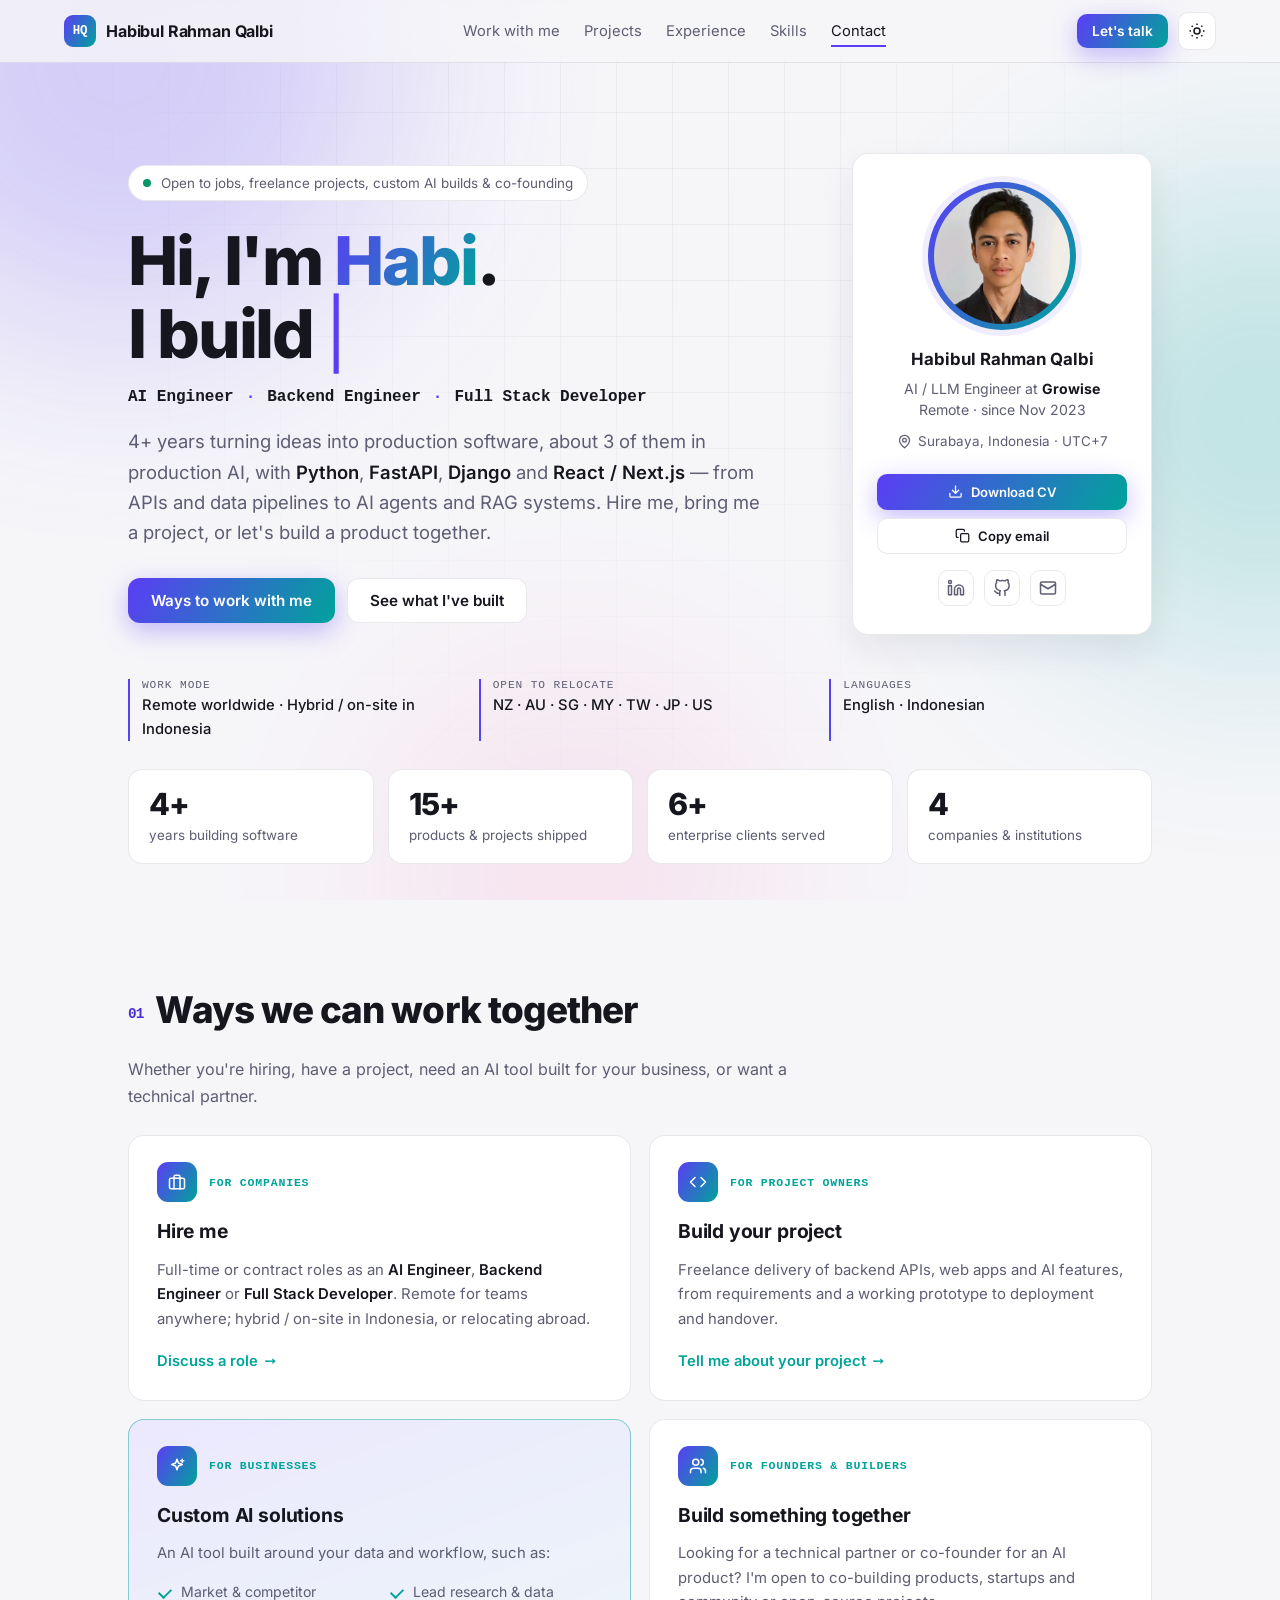
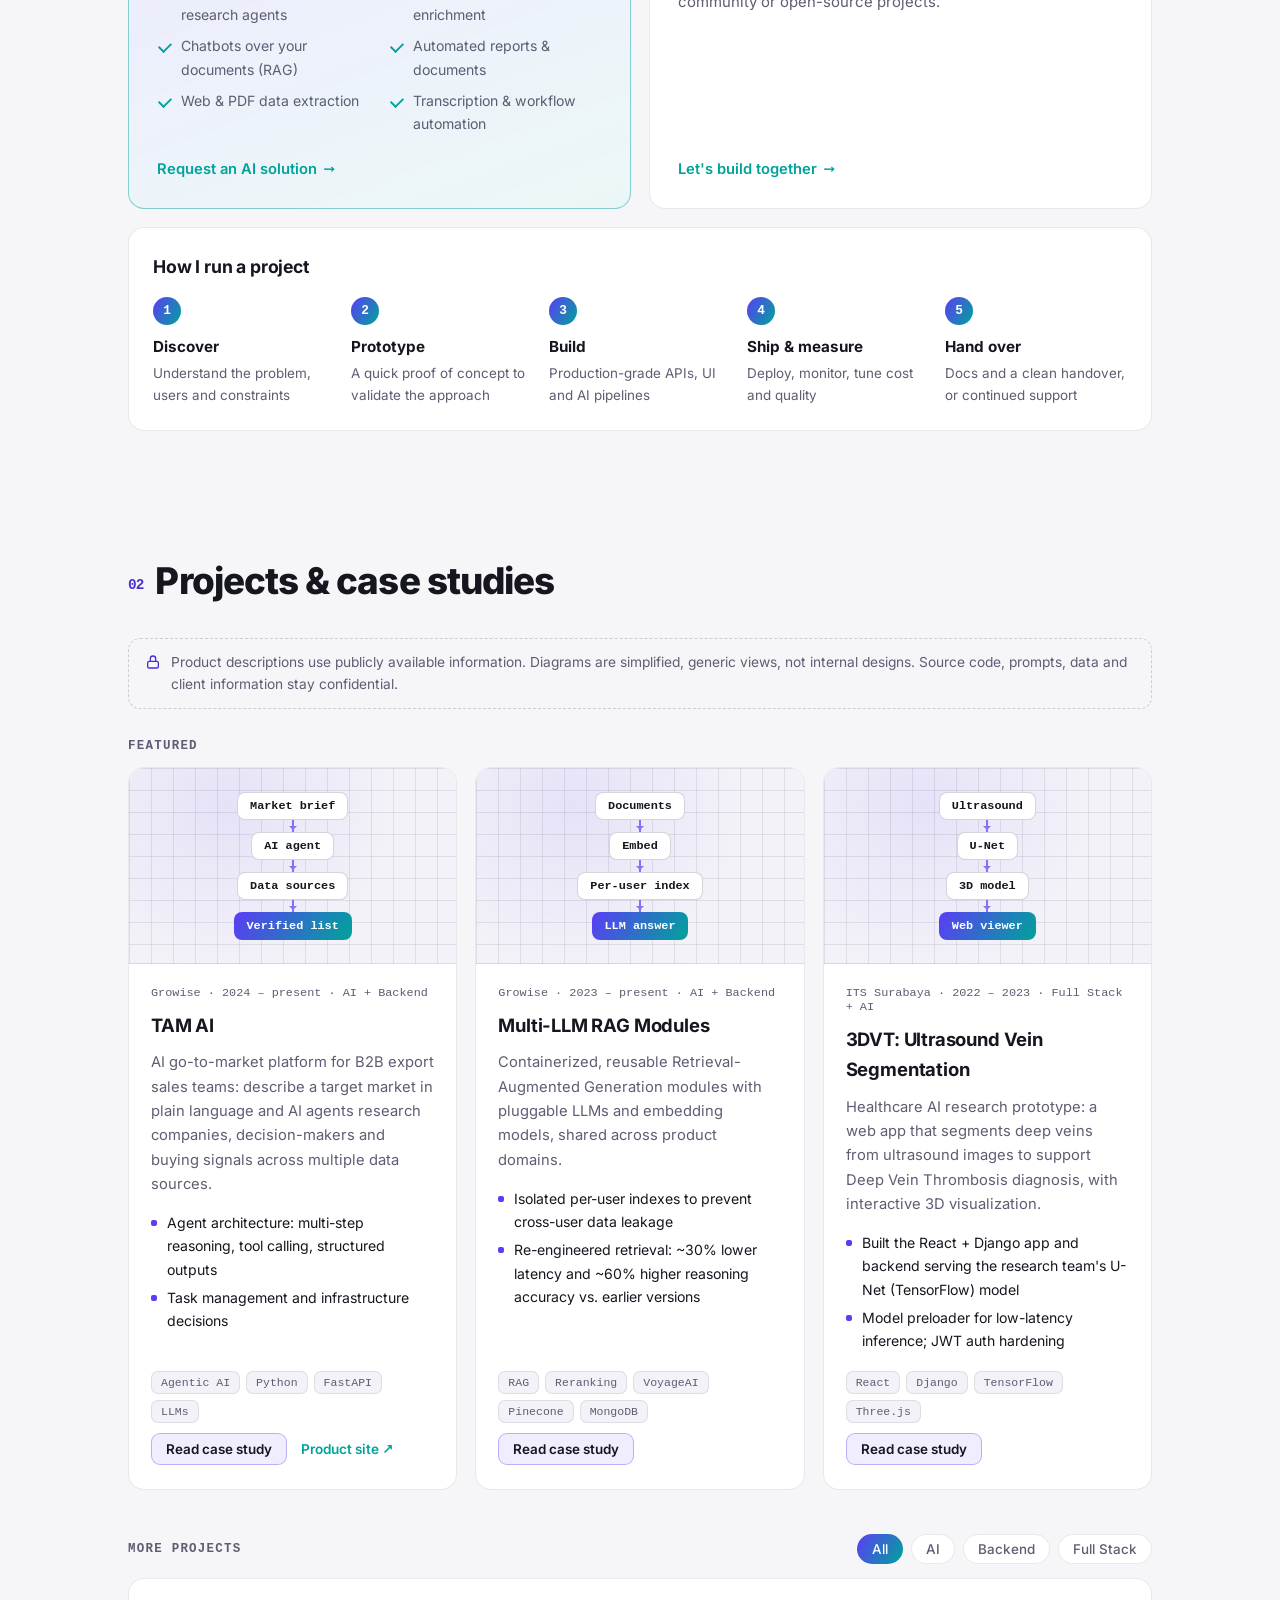
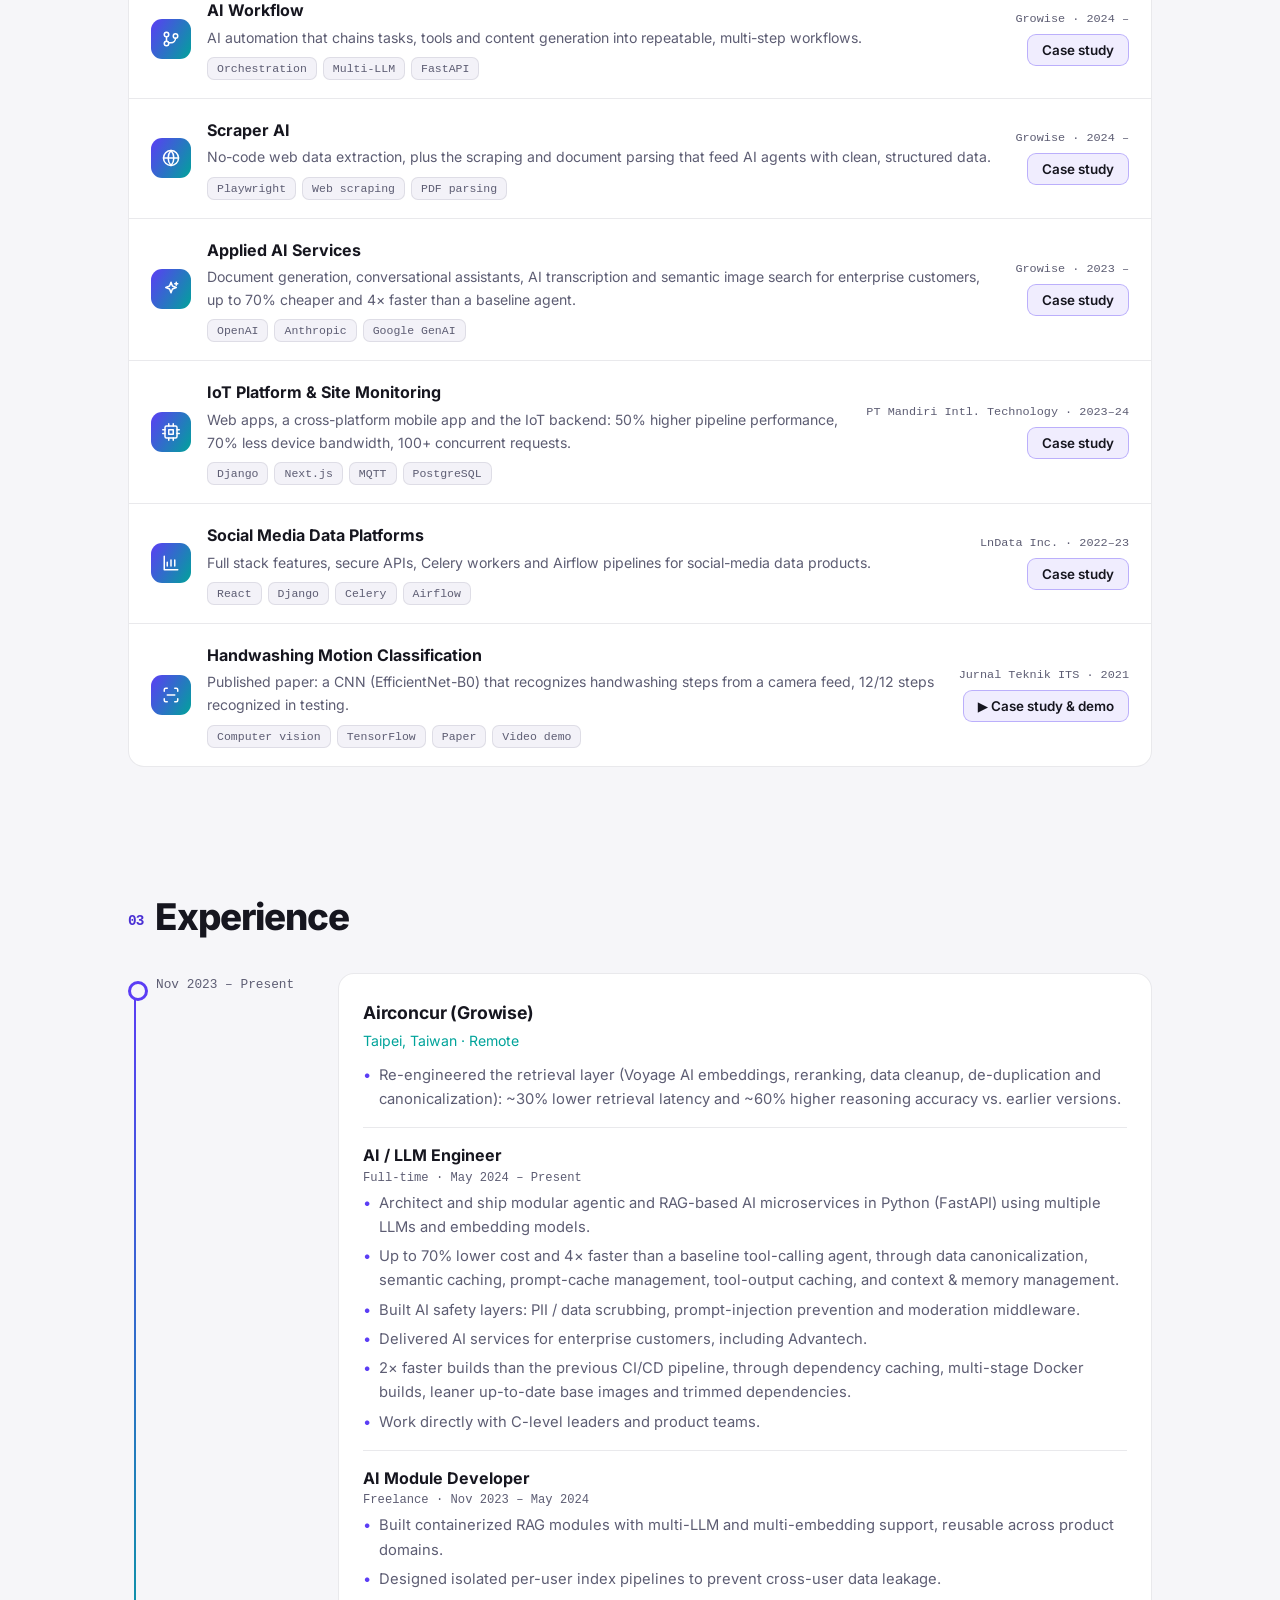
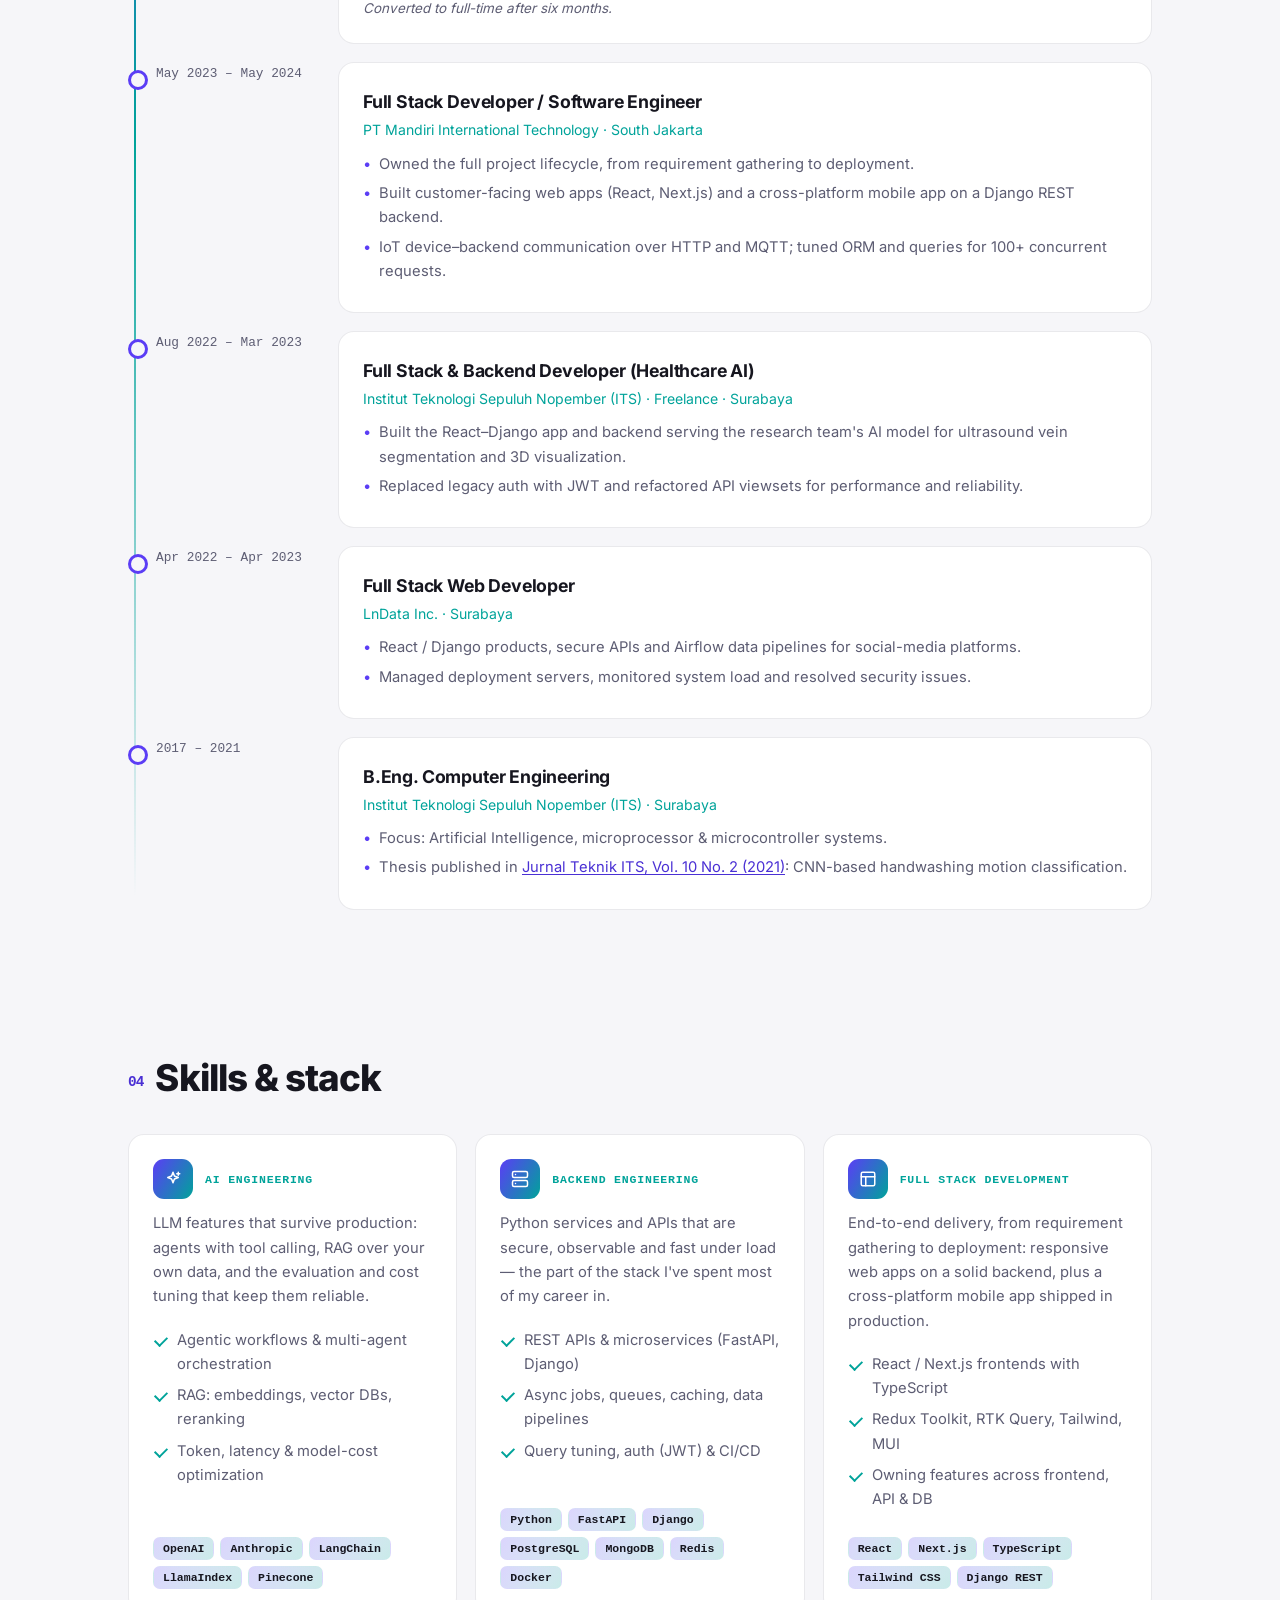
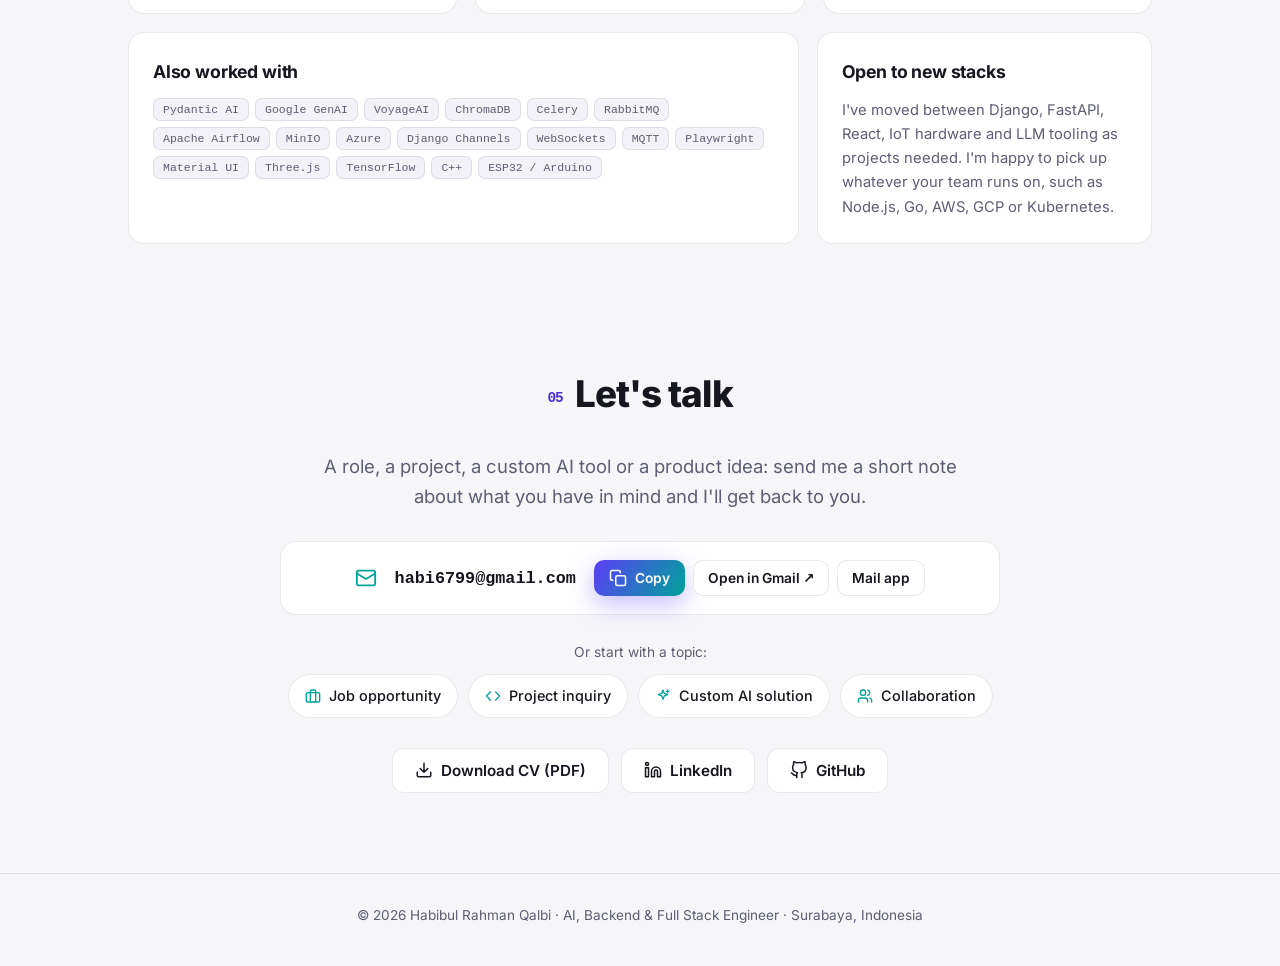
==== index.html @ 00bdb9fd "Clarify experience claims, self-host Inter, lighter mobile background" ====
<!doctype html>
<html lang="en">
<head>
  <meta charset="utf-8" />
  <meta name="viewport" content="width=device-width, initial-scale=1" />
  <title>Habibul Rahman Qalbi — AI &amp; Backend Engineer</title>
  <meta name="description" content="Habibul Rahman Qalbi (Habi) — AI Engineer, Backend Engineer and Full Stack Developer from Surabaya, Indonesia. Available for jobs, freelance projects, custom AI solutions and co-building products. Python, FastAPI, Django, React/Next.js, LLMs, RAG, AI agents." />
  <meta name="author" content="Habibul Rahman Qalbi" />
  <link rel="canonical" href="https://upchunk.github.io/" />
  <meta name="theme-color" content="#0b0b12" />

  <meta property="og:type" content="profile" />
  <meta property="og:url" content="https://upchunk.github.io/" />
  <meta property="og:title" content="Habibul Rahman Qalbi — AI, Backend & Full Stack Engineer" />
  <meta property="og:description" content="Hire me, bring me a project, request a custom AI solution, or build a product together. Python · FastAPI · Django · React · LLMs · RAG · AI agents." />
  <meta property="og:image" content="https://upchunk.github.io/og.png" />
  <meta property="og:image:width" content="1200" />
  <meta property="og:image:height" content="630" />
  <meta name="twitter:card" content="summary_large_image" />
  <meta name="twitter:title" content="Habibul Rahman Qalbi — AI, Backend & Full Stack Engineer" />
  <meta name="twitter:description" content="Jobs, freelance projects, custom AI solutions and product collaborations." />
  <meta name="twitter:image" content="https://upchunk.github.io/og.png" />

  <script type="application/ld+json">
  {
    "@context": "https://schema.org",
    "@graph": [
      {
        "@type": "Person",
        "@id": "https://upchunk.github.io/#person",
        "name": "Habibul Rahman Qalbi",
        "alternateName": "Habi",
        "url": "https://upchunk.github.io/",
        "image": "https://upchunk.github.io/avatar.jpg",
        "jobTitle": "AI Engineer",
        "email": "mailto:habi6799@gmail.com",
        "address": { "@type": "PostalAddress", "addressLocality": "Surabaya", "addressRegion": "East Java", "addressCountry": "ID" },
        "alumniOf": { "@type": "CollegeOrUniversity", "name": "Institut Teknologi Sepuluh Nopember (ITS)" },
        "knowsLanguage": ["English", "Indonesian"],
        "knowsAbout": ["Artificial Intelligence", "Large Language Models", "Retrieval-Augmented Generation", "AI Agents", "Backend Development", "Full Stack Development", "Python", "FastAPI", "Django", "React", "Next.js", "TypeScript", "PostgreSQL", "MongoDB", "Redis", "Docker"],
        "sameAs": ["https://www.linkedin.com/in/upchunk", "https://github.com/upchunk"]
      },
      {
        "@type": "ScholarlyArticle",
        "headline": "Klasifikasi Gerakan Cuci Tangan Berbasis Convolutional Neural Network (CNN)",
        "author": [{ "@id": "https://upchunk.github.io/#person" }, { "@type": "Person", "name": "Eko Mulyanto Yuniarno" }, { "@type": "Person", "name": "Reza Fuad Rachmadi" }],
        "datePublished": "2021",
        "isPartOf": { "@type": "Periodical", "name": "Jurnal Teknik ITS" },
        "sameAs": ["https://doi.org/10.12962/j23373539.v10i2.75377", "https://www.neliti.com/publications/501150/klasifikasi-gerakan-cuci-tangan-berbasis-convolutional-neural-network-cnn"]
      },
      {
        "@type": "ProfessionalService",
        "name": "Habi — AI & Software Engineering",
        "url": "https://upchunk.github.io/#work-with-me",
        "provider": { "@id": "https://upchunk.github.io/#person" },
        "areaServed": "Worldwide",
        "serviceType": ["Custom AI solutions", "AI agents and RAG systems", "Backend API development", "Full stack web development", "Web data extraction"]
      }
    ]
  }
  </script>

  <link rel="icon" href="data:image/svg+xml,%3Csvg xmlns='http://www.w3.org/2000/svg' viewBox='0 0 64 64'%3E%3Cdefs%3E%3ClinearGradient id='g' x1='0' y1='0' x2='1' y2='1'%3E%3Cstop offset='0' stop-color='%237c5cff'/%3E%3Cstop offset='1' stop-color='%2300d4c8'/%3E%3C/linearGradient%3E%3C/defs%3E%3Crect width='64' height='64' rx='14' fill='url(%23g)'/%3E%3Ctext x='32' y='42' font-family='monospace' font-size='24' font-weight='700' text-anchor='middle' fill='white'%3EHQ%3C/text%3E%3C/svg%3E" />
  <link rel="preload" as="font" type="font/woff2" href="fonts/inter-var-latin.woff2" crossorigin />
  <link rel="stylesheet" href="style.css?v=20260927b" />
  <script>
    document.documentElement.classList.add('js');
    try { const t = localStorage.getItem('theme'); if (t) document.documentElement.dataset.theme = t; } catch (e) {}
  </script>
</head>
<body>
  <a class="skip" href="#main">Skip to content</a>
  <svg width="0" height="0" style="position:absolute" aria-hidden="true">
    <defs>
      <symbol id="i-briefcase" viewBox="0 0 24 24"><rect x="2" y="7" width="20" height="14" rx="2"/><path d="M16 21V5a2 2 0 0 0-2-2h-4a2 2 0 0 0-2 2v16"/></symbol>
      <symbol id="i-code" viewBox="0 0 24 24"><path d="m16 18 6-6-6-6M8 6l-6 6 6 6"/></symbol>
      <symbol id="i-sparkles" viewBox="0 0 24 24"><path d="M12 3l1.9 5.1L19 10l-5.1 1.9L12 17l-1.9-5.1L5 10l5.1-1.9z"/><path d="M19 3v4M17 5h4"/></symbol>
      <symbol id="i-users" viewBox="0 0 24 24"><path d="M16 21v-2a4 4 0 0 0-4-4H6a4 4 0 0 0-4 4v2"/><circle cx="9" cy="7" r="4"/><path d="M22 21v-2a4 4 0 0 0-3-3.9M16 3.1a4 4 0 0 1 0 7.8"/></symbol>
      <symbol id="i-mail" viewBox="0 0 24 24"><rect x="2" y="4" width="20" height="16" rx="2"/><path d="m22 7-10 6L2 7"/></symbol>
      <symbol id="i-copy" viewBox="0 0 24 24"><rect x="9" y="9" width="13" height="13" rx="2"/><path d="M5 15H4a2 2 0 0 1-2-2V4a2 2 0 0 1 2-2h9a2 2 0 0 1 2 2v1"/></symbol>
      <symbol id="i-download" viewBox="0 0 24 24"><path d="M21 15v4a2 2 0 0 1-2 2H5a2 2 0 0 1-2-2v-4M7 10l5 5 5-5M12 15V3"/></symbol>
      <symbol id="i-external" viewBox="0 0 24 24"><path d="M15 3h6v6M10 14 21 3M18 13v6a2 2 0 0 1-2 2H5a2 2 0 0 1-2-2V8a2 2 0 0 1 2-2h6"/></symbol>
      <symbol id="i-linkedin" viewBox="0 0 24 24"><path d="M16 8a6 6 0 0 1 6 6v7h-4v-7a2 2 0 0 0-4 0v7h-4v-7a6 6 0 0 1 6-6zM2 9h4v12H2z"/><circle cx="4" cy="4" r="2"/></symbol>
      <symbol id="i-github" viewBox="0 0 24 24"><path d="M9 19c-5 1.5-5-2.5-7-3m14 6v-3.9a3.4 3.4 0 0 0-.9-2.6c3.1-.3 6.4-1.5 6.4-7A5.4 5.4 0 0 0 20 4.8 5 5 0 0 0 19.9 1S18.7.7 16 2.5a13.4 13.4 0 0 0-7 0C6.3.7 5.1 1 5.1 1A5 5 0 0 0 5 4.8a5.4 5.4 0 0 0-1.5 3.7c0 5.4 3.3 6.6 6.4 7a3.4 3.4 0 0 0-.9 2.6V22"/></symbol>
      <symbol id="i-target" viewBox="0 0 24 24"><circle cx="12" cy="12" r="10"/><circle cx="12" cy="12" r="6"/><circle cx="12" cy="12" r="2"/></symbol>
      <symbol id="i-branch" viewBox="0 0 24 24"><circle cx="6" cy="6" r="3"/><circle cx="6" cy="18" r="3"/><circle cx="18" cy="8" r="3"/><path d="M6 9v6M18 11a6 6 0 0 1-6 6H9"/></symbol>
      <symbol id="i-globe" viewBox="0 0 24 24"><circle cx="12" cy="12" r="10"/><path d="M2 12h20M12 2a15 15 0 0 1 0 20M12 2a15 15 0 0 0 0 20"/></symbol>
      <symbol id="i-database" viewBox="0 0 24 24"><ellipse cx="12" cy="5" rx="9" ry="3"/><path d="M3 5v14c0 1.7 4 3 9 3s9-1.3 9-3V5M3 12c0 1.7 4 3 9 3s9-1.3 9-3"/></symbol>
      <symbol id="i-cpu" viewBox="0 0 24 24"><rect x="4" y="4" width="16" height="16" rx="2"/><rect x="9" y="9" width="6" height="6"/><path d="M9 1v3M15 1v3M9 20v3M15 20v3M20 9h3M20 14h3M1 9h3M1 14h3"/></symbol>
      <symbol id="i-pulse" viewBox="0 0 24 24"><path d="M22 12h-4l-3 9L9 3l-3 9H2"/></symbol>
      <symbol id="i-chart" viewBox="0 0 24 24"><path d="M3 3v18h18M7 16v-5M12 16V8M17 16v-8"/></symbol>
      <symbol id="i-scan" viewBox="0 0 24 24"><path d="M3 7V5a2 2 0 0 1 2-2h2M17 3h2a2 2 0 0 1 2 2v2M21 17v2a2 2 0 0 1-2 2h-2M7 21H5a2 2 0 0 1-2-2v-2M7 12h10"/></symbol>
      <symbol id="i-server" viewBox="0 0 24 24"><rect x="2" y="2" width="20" height="8" rx="2"/><rect x="2" y="14" width="20" height="8" rx="2"/><path d="M6 6h.01M6 18h.01"/></symbol>
      <symbol id="i-layout" viewBox="0 0 24 24"><rect x="3" y="3" width="18" height="18" rx="2"/><path d="M3 9h18M9 21V9"/></symbol>
      <symbol id="i-pin" viewBox="0 0 24 24"><path d="M20 10c0 6-8 12-8 12s-8-6-8-12a8 8 0 0 1 16 0z"/><circle cx="12" cy="10" r="3"/></symbol>
      <symbol id="i-play" viewBox="0 0 24 24"><path d="M6 4l14 8-14 8z"/></symbol>
    </defs>
  </svg>
  <div class="bg" aria-hidden="true"><div class="blob b1"></div><div class="blob b2"></div><div class="blob b3"></div><div class="grid"></div></div>
  <div class="progress" aria-hidden="true"></div>

  <header class="nav">
    <a href="#top" class="logo"><span class="logo-mark" aria-hidden="true">HQ</span><span class="logo-name"><span class="full">Habibul Rahman Qalbi</span><span class="short">Habibul R. Qalbi</span></span></a>
    <nav class="links" id="navLinks" aria-label="Main">
      <a href="#work-with-me">Work with me</a>
      <a href="#projects">Projects</a>
      <a href="#experience">Experience</a>
      <a href="#skills">Skills</a>
      <a href="#contact">Contact</a>
    </nav>
    <div class="nav-actions">
      <a class="btn small primary hire" href="#contact">Let's talk</a>
      <button class="icon-btn" id="themeToggle" aria-label="Toggle color theme">
        <svg class="sun" viewBox="0 0 24 24" width="18" height="18" fill="none" stroke="currentColor" stroke-width="2" aria-hidden="true"><circle cx="12" cy="12" r="4"/><path d="M12 2v2M12 20v2M4.9 4.9l1.4 1.4M17.7 17.7l1.4 1.4M2 12h2M20 12h2M4.9 19.1l1.4-1.4M17.7 6.3l1.4-1.4"/></svg>
        <svg class="moon" viewBox="0 0 24 24" width="18" height="18" fill="none" stroke="currentColor" stroke-width="2" aria-hidden="true"><path d="M21 12.8A9 9 0 1 1 11.2 3a7 7 0 0 0 9.8 9.8z"/></svg>
      </button>
      <button class="icon-btn menu-btn" id="menuBtn" aria-label="Open menu" aria-expanded="false" aria-controls="navLinks">
        <svg viewBox="0 0 24 24" width="20" height="20" fill="none" stroke="currentColor" stroke-width="2" aria-hidden="true"><path d="M4 7h16M4 12h16M4 17h16"/></svg>
      </button>
    </div>
  </header>

  <main id="main">
    <!-- HERO -->
    <section class="hero" id="top">
      <div class="hero-grid">
        <div class="hero-text">
          <p class="eyebrow"><span class="dot"></span> Open to jobs, freelance projects, custom AI builds &amp; co-founding</p>
          <h1>Hi, I'm <span class="accent">Habi</span>.<span class="type-line">I build <span class="typed" id="typed">AI products</span><span class="caret" aria-hidden="true">|</span></span></h1>
          <p class="role-line"><b>AI Engineer</b><b>Backend Engineer</b><b>Full Stack Developer</b></p>
          <p class="lead"><span class="yrs">4</span>+ years turning ideas into production software, about 3 of them in production AI, with <strong>Python</strong>, <strong>FastAPI</strong>, <strong>Django</strong> and <strong>React / Next.js</strong> — from APIs and data pipelines to AI agents and RAG systems. Hire me, bring me a project, or let's build a product together.</p>
          <div class="cta">
            <a class="btn primary" href="#work-with-me">Ways to work with me</a>
            <a class="btn ghost" href="#projects">See what I've built</a>
          </div>
        </div>

        <aside class="profile card" aria-label="Profile summary">
          <picture class="avatar"><source srcset="avatar.webp" type="image/webp" /><img src="avatar.jpg" alt="Photo of Habibul Rahman Qalbi" width="400" height="400" fetchpriority="high" /></picture>
          <p class="p-name">Habibul Rahman Qalbi</p>
          <p class="p-now">AI / LLM Engineer at <strong>Growise</strong><br />Remote · since Nov 2023</p>
          <p class="p-loc"><svg class="i" aria-hidden="true"><use href="#i-pin"/></svg> Surabaya, Indonesia · UTC+7</p>
          <div class="p-actions-row">
            <a class="btn primary small" href="Habibul_Rahman_Qalbi_CV.pdf" download><svg class="i" aria-hidden="true"><use href="#i-download"/></svg> Download CV</a>
            <button class="btn ghost small copy-email" type="button" data-email="habi6799@gmail.com"><svg class="i" aria-hidden="true"><use href="#i-copy"/></svg> <span>Copy email</span></button>
          </div>
          <div class="p-social">
            <a href="https://www.linkedin.com/in/upchunk" target="_blank" rel="noopener" aria-label="LinkedIn"><svg class="i" aria-hidden="true"><use href="#i-linkedin"/></svg></a>
            <a href="https://github.com/upchunk" target="_blank" rel="noopener" aria-label="GitHub"><svg class="i" aria-hidden="true"><use href="#i-github"/></svg></a>
            <a href="mailto:habi6799@gmail.com" aria-label="Email"><svg class="i" aria-hidden="true"><use href="#i-mail"/></svg></a>
          </div>
        </aside>
      </div>

      <dl class="meta">
        <div><dt>Work mode</dt><dd>Remote worldwide · Hybrid / on-site in Indonesia</dd></div>
        <div><dt>Open to relocate</dt><dd>NZ · AU · SG · MY · TW · JP · US</dd></div>
        <div><dt>Languages</dt><dd>English · Indonesian</dd></div>
      </dl>
      <ul class="stats">
        <li><strong data-count="4" data-suffix="+" class="yrs-count">4+</strong><span>years building software</span></li>
        <li><strong data-count="15" data-suffix="+">15+</strong><span>products &amp; projects shipped</span></li>
        <li><strong data-count="6" data-suffix="+">6+</strong><span>enterprise clients served</span></li>
        <li><strong data-count="4">4</strong><span>companies &amp; institutions</span></li>
      </ul>
    </section>

    <!-- WORK WITH ME -->
    <section id="work-with-me" class="section">
      <h2 class="reveal"><span class="num">01</span>Ways we can work together</h2>
      <p class="section-lead reveal">Whether you're hiring, have a project, need an AI tool built for your business, or want a technical partner.</p>
      <div class="paths">
        <article class="card path reveal">
          <div class="path-top"><span class="ico"><svg class="i" aria-hidden="true"><use href="#i-briefcase"/></svg></span><span class="path-tag">For companies</span></div>
          <h3>Hire me</h3>
          <p>Full-time or contract roles as an <strong>AI Engineer</strong>, <strong>Backend Engineer</strong> or <strong>Full Stack Developer</strong>. Remote for teams anywhere; hybrid / on-site in Indonesia, or relocating abroad.</p>
          <a class="path-cta" href="mailto:habi6799@gmail.com?subject=Job%20opportunity%20for%20Habi">Discuss a role →</a>
        </article>
        <article class="card path reveal">
          <div class="path-top"><span class="ico"><svg class="i" aria-hidden="true"><use href="#i-code"/></svg></span><span class="path-tag">For project owners</span></div>
          <h3>Build your project</h3>
          <p>Freelance delivery of backend APIs, web apps and AI features, from requirements and a working prototype to deployment and handover.</p>
          <a class="path-cta" href="mailto:habi6799@gmail.com?subject=Project%20inquiry">Tell me about your project →</a>
        </article>
        <article class="card path highlight reveal">
          <div class="path-top"><span class="ico"><svg class="i" aria-hidden="true"><use href="#i-sparkles"/></svg></span><span class="path-tag">For businesses</span></div>
          <h3>Custom AI solutions</h3>
          <p>An AI tool built around your data and workflow, such as:</p>
          <ul class="checks tight">
            <li>Market &amp; competitor research agents</li>
            <li>Lead research &amp; data enrichment</li>
            <li>Chatbots over your documents (RAG)</li>
            <li>Automated reports &amp; documents</li>
            <li>Web &amp; PDF data extraction</li>
            <li>Transcription &amp; workflow automation</li>
          </ul>
          <a class="path-cta" href="mailto:habi6799@gmail.com?subject=Custom%20AI%20solution%20request">Request an AI solution →</a>
        </article>
        <article class="card path reveal">
          <div class="path-top"><span class="ico"><svg class="i" aria-hidden="true"><use href="#i-users"/></svg></span><span class="path-tag">For founders &amp; builders</span></div>
          <h3>Build something together</h3>
          <p>Looking for a technical partner or co-founder for an AI product? I'm open to co-building products, startups and community or open-source projects.</p>
          <a class="path-cta" href="mailto:habi6799@gmail.com?subject=Let's%20build%20together">Let's build together →</a>
        </article>
      </div>

      <div class="card process reveal">
        <h3>How I run a project</h3>
        <ol class="steps">
          <li><span class="step-n">1</span><strong>Discover</strong><span>Understand the problem, users and constraints</span></li>
          <li><span class="step-n">2</span><strong>Prototype</strong><span>A quick proof of concept to validate the approach</span></li>
          <li><span class="step-n">3</span><strong>Build</strong><span>Production-grade APIs, UI and AI pipelines</span></li>
          <li><span class="step-n">4</span><strong>Ship &amp; measure</strong><span>Deploy, monitor, tune cost and quality</span></li>
          <li><span class="step-n">5</span><strong>Hand over</strong><span>Docs and a clean handover, or continued support</span></li>
        </ol>
      </div>
    </section>

    <!-- PROJECTS -->
    <section id="projects" class="section">
      <h2 class="reveal"><span class="num">02</span>Projects &amp; case studies</h2>
      <p class="note reveal">
        <svg viewBox="0 0 24 24" width="16" height="16" fill="none" stroke="currentColor" stroke-width="2" aria-hidden="true"><rect x="4" y="11" width="16" height="10" rx="2"/><path d="M8 11V7a4 4 0 0 1 8 0v4"/></svg>
        <span>Product descriptions use publicly available information. Diagrams are simplified, generic views, not internal designs. Source code, prompts, data and client information stay confidential.</span>
      </p>

      <h3 class="sub-h reveal">Featured</h3>
      <div class="featured">
        <article class="feat card reveal">
          <div class="feat-visual" aria-hidden="true"><span>Market brief</span><i></i><span>AI agent</span><i></i><span>Data sources</span><i></i><span>Verified list</span></div>
          <div class="feat-body">
            <p class="p-org">Growise · 2024 – present · AI + Backend</p>
            <h3>TAM AI</h3>
            <p>AI go-to-market platform for B2B export sales teams: describe a target market in plain language and AI agents research companies, decision-makers and buying signals across multiple data sources.</p>
            <ul class="p-role">
              <li>Agent architecture: multi-step reasoning, tool calling, structured outputs</li>
              <li>Task management and infrastructure decisions</li>
            </ul>
            <div class="tags"><span>Agentic AI</span><span>Python</span><span>FastAPI</span><span>LLMs</span></div>
            <div class="p-actions"><button class="p-more" data-open="cs-tam">Read case study</button><a class="p-link" href="https://www.growise.io/" target="_blank" rel="noopener">Product site ↗</a></div>
          </div>
        </article>

        <article class="feat card reveal">
          <div class="feat-visual" aria-hidden="true"><span>Documents</span><i></i><span>Embed</span><i></i><span>Per-user index</span><i></i><span>LLM answer</span></div>
          <div class="feat-body">
            <p class="p-org">Growise · 2023 – present · AI + Backend</p>
            <h3>Multi-LLM RAG Modules</h3>
            <p>Containerized, reusable Retrieval-Augmented Generation modules with pluggable LLMs and embedding models, shared across product domains.</p>
            <ul class="p-role">
              <li>Isolated per-user indexes to prevent cross-user data leakage</li>
              <li>Re-engineered retrieval: ~30% lower latency and ~60% higher reasoning accuracy vs. earlier versions</li>
            </ul>
            <div class="tags"><span>RAG</span><span>Reranking</span><span>VoyageAI</span><span>Pinecone</span><span>MongoDB</span></div>
            <div class="p-actions"><button class="p-more" data-open="cs-rag">Read case study</button></div>
          </div>
        </article>

        <article class="feat card reveal">
          <div class="feat-visual" aria-hidden="true"><span>Ultrasound</span><i></i><span>U-Net</span><i></i><span>3D model</span><i></i><span>Web viewer</span></div>
          <div class="feat-body">
            <p class="p-org">ITS Surabaya · 2022 – 2023 · Full Stack + AI</p>
            <h3>3DVT: Ultrasound Vein Segmentation</h3>
            <p>Healthcare AI research prototype: a web app that segments deep veins from ultrasound images to support Deep Vein Thrombosis diagnosis, with interactive 3D visualization.</p>
            <ul class="p-role">
              <li>Built the React + Django app and backend serving the research team's U-Net (TensorFlow) model</li>
              <li>Model preloader for low-latency inference; JWT auth hardening</li>
            </ul>
            <div class="tags"><span>React</span><span>Django</span><span>TensorFlow</span><span>Three.js</span></div>
            <div class="p-actions"><button class="p-more" data-open="cs-3dvt">Read case study</button></div>
          </div>
        </article>
      </div>

      <div class="more-head reveal">
        <h3 class="sub-h">More projects</h3>
        <div class="filters" aria-label="Filter projects">
          <button class="chip active" data-filter="all" aria-pressed="true">All</button>
          <button class="chip" data-filter="ai" aria-pressed="false">AI</button>
          <button class="chip" data-filter="backend" aria-pressed="false">Backend</button>
          <button class="chip" data-filter="fullstack" aria-pressed="false">Full Stack</button>
        </div>
      </div>
      <ul class="plist reveal">
        <li class="project" data-cat="ai backend">
          <span class="ico"><svg class="i" aria-hidden="true"><use href="#i-branch"/></svg></span>
          <div class="pl-main"><h4>AI Workflow</h4><p>AI automation that chains tasks, tools and content generation into repeatable, multi-step workflows.</p><div class="tags"><span>Orchestration</span><span>Multi-LLM</span><span>FastAPI</span></div></div>
          <div class="pl-side"><span class="p-org">Growise · 2024 –</span><button class="p-more" data-open="cs-workflow">Case study</button></div>
        </li>
        <li class="project" data-cat="ai backend">
          <span class="ico"><svg class="i" aria-hidden="true"><use href="#i-globe"/></svg></span>
          <div class="pl-main"><h4>Scraper AI</h4><p>No-code web data extraction, plus the scraping and document parsing that feed AI agents with clean, structured data.</p><div class="tags"><span>Playwright</span><span>Web scraping</span><span>PDF parsing</span></div></div>
          <div class="pl-side"><span class="p-org">Growise · 2024 –</span><button class="p-more" data-open="cs-scraper">Case study</button></div>
        </li>
        <li class="project" data-cat="ai backend">
          <span class="ico"><svg class="i" aria-hidden="true"><use href="#i-sparkles"/></svg></span>
          <div class="pl-main"><h4>Applied AI Services</h4><p>Document generation, conversational assistants, AI transcription and semantic image search for enterprise customers, up to 70% cheaper and 4× faster than a baseline agent.</p><div class="tags"><span>OpenAI</span><span>Anthropic</span><span>Google GenAI</span></div></div>
          <div class="pl-side"><span class="p-org">Growise · 2023 –</span><button class="p-more" data-open="cs-applied">Case study</button></div>
        </li>
        <li class="project" data-cat="backend fullstack">
          <span class="ico"><svg class="i" aria-hidden="true"><use href="#i-cpu"/></svg></span>
          <div class="pl-main"><h4>IoT Platform &amp; Site Monitoring</h4><p>Web apps, a cross-platform mobile app and the IoT backend: 50% higher pipeline performance, 70% less device bandwidth, 100+ concurrent requests.</p><div class="tags"><span>Django</span><span>Next.js</span><span>MQTT</span><span>PostgreSQL</span></div></div>
          <div class="pl-side"><span class="p-org">PT Mandiri Intl. Technology · 2023–24</span><button class="p-more" data-open="cs-iot">Case study</button></div>
        </li>
        <li class="project" data-cat="fullstack backend">
          <span class="ico"><svg class="i" aria-hidden="true"><use href="#i-chart"/></svg></span>
          <div class="pl-main"><h4>Social Media Data Platforms</h4><p>Full stack features, secure APIs, Celery workers and Airflow pipelines for social-media data products.</p><div class="tags"><span>React</span><span>Django</span><span>Celery</span><span>Airflow</span></div></div>
          <div class="pl-side"><span class="p-org">LnData Inc. · 2022–23</span><button class="p-more" data-open="cs-lndata">Case study</button></div>
        </li>
        <li class="project" data-cat="ai">
          <span class="ico"><svg class="i" aria-hidden="true"><use href="#i-scan"/></svg></span>
          <div class="pl-main"><h4>Handwashing Motion Classification</h4><p>Published paper: a CNN (EfficientNet-B0) that recognizes handwashing steps from a camera feed, 12/12 steps recognized in testing.</p><div class="tags"><span>Computer vision</span><span>TensorFlow</span><span>Paper</span><span>Video demo</span></div></div>
          <div class="pl-side"><span class="p-org">Jurnal Teknik ITS · 2021</span><button class="p-more" data-open="cs-thesis">▶ Case study &amp; demo</button></div>
        </li>
      </ul>
    </section>

    <!-- EXPERIENCE -->
    <section id="experience" class="section">
      <h2 class="reveal"><span class="num">03</span>Experience</h2>
      <ol class="timeline">
        <li class="reveal">
          <div class="t-date">Nov 2023 – Present</div>
          <div class="t-body card">
            <h3>Airconcur (Growise)</h3>
            <p class="t-org">Taipei, Taiwan · Remote</p>
            <ul>
              <li>Re-engineered the retrieval layer (Voyage AI embeddings, reranking, data cleanup, de-duplication and canonicalization): ~30% lower retrieval latency and ~60% higher reasoning accuracy vs. earlier versions.</li>
            </ul>
            <div class="t-role">
              <h4>AI / LLM Engineer</h4>
              <p class="t-when">Full-time · May 2024 – Present</p>
              <ul>
                <li>Architect and ship modular agentic and RAG-based AI microservices in Python (FastAPI) using multiple LLMs and embedding models.</li>
                <li>Up to 70% lower cost and 4× faster than a baseline tool-calling agent, through data canonicalization, semantic caching, prompt-cache management, tool-output caching, and context &amp; memory management.</li>
                <li>Built AI safety layers: PII / data scrubbing, prompt-injection prevention and moderation middleware.</li>
                <li>Delivered AI services for enterprise customers, including Advantech.</li>
                <li>2× faster builds than the previous CI/CD pipeline, through dependency caching, multi-stage Docker builds, leaner up-to-date base images and trimmed dependencies.</li>
                <li>Work directly with C-level leaders and product teams.</li>
              </ul>
            </div>
            <div class="t-role">
              <h4>AI Module Developer</h4>
              <p class="t-when">Freelance · Nov 2023 – May 2024</p>
              <ul>
                <li>Built containerized RAG modules with multi-LLM and multi-embedding support, reusable across product domains.</li>
                <li>Designed isolated per-user index pipelines to prevent cross-user data leakage.</li>
              </ul>
              <p class="t-note">Converted to full-time after six months.</p>
            </div>
          </div>
        </li>
        <li class="reveal">
          <div class="t-date">May 2023 – May 2024</div>
          <div class="t-body card">
            <h3>Full Stack Developer / Software Engineer</h3>
            <p class="t-org">PT Mandiri International Technology · South Jakarta</p>
            <ul>
              <li>Owned the full project lifecycle, from requirement gathering to deployment.</li>
              <li>Built customer-facing web apps (React, Next.js) and a cross-platform mobile app on a Django REST backend.</li>
              <li>IoT device–backend communication over HTTP and MQTT; tuned ORM and queries for 100+ concurrent requests.</li>
            </ul>
          </div>
        </li>
        <li class="reveal">
          <div class="t-date">Aug 2022 – Mar 2023</div>
          <div class="t-body card">
            <h3>Full Stack &amp; Backend Developer (Healthcare AI)</h3>
            <p class="t-org">Institut Teknologi Sepuluh Nopember (ITS) · Freelance · Surabaya</p>
            <ul>
              <li>Built the React–Django app and backend serving the research team's AI model for ultrasound vein segmentation and 3D visualization.</li>
              <li>Replaced legacy auth with JWT and refactored API viewsets for performance and reliability.</li>
            </ul>
          </div>
        </li>
        <li class="reveal">
          <div class="t-date">Apr 2022 – Apr 2023</div>
          <div class="t-body card">
            <h3>Full Stack Web Developer</h3>
            <p class="t-org">LnData Inc. · Surabaya</p>
            <ul>
              <li>React / Django products, secure APIs and Airflow data pipelines for social-media platforms.</li>
              <li>Managed deployment servers, monitored system load and resolved security issues.</li>
            </ul>
          </div>
        </li>
        <li class="reveal">
          <div class="t-date">2017 – 2021</div>
          <div class="t-body card">
            <h3>B.Eng. Computer Engineering</h3>
            <p class="t-org">Institut Teknologi Sepuluh Nopember (ITS) · Surabaya</p>
            <ul>
              <li>Focus: Artificial Intelligence, microprocessor &amp; microcontroller systems.</li>
              <li>Thesis published in <a class="inline-link" href="https://doi.org/10.12962/j23373539.v10i2.75377" target="_blank" rel="noopener">Jurnal Teknik ITS, Vol. 10 No. 2 (2021)</a>: CNN-based handwashing motion classification.</li>
            </ul>
          </div>
        </li>
      </ol>
    </section>


    <!-- SKILLS -->
    <section id="skills" class="section">
      <h2 class="reveal"><span class="num">04</span>Skills &amp; stack</h2>
      <div class="roles">
        <article class="card role reveal">
          <div class="path-top"><span class="ico"><svg class="i" aria-hidden="true"><use href="#i-sparkles"/></svg></span><span class="path-tag">AI Engineering</span></div>
          <p>LLM features that survive production: agents with tool calling, RAG over your own data, and the evaluation and cost tuning that keep them reliable.</p>
          <ul class="checks">
            <li>Agentic workflows &amp; multi-agent orchestration</li>
            <li>RAG: embeddings, vector DBs, reranking</li>
            <li>Token, latency &amp; model-cost optimization</li>
          </ul>
          <div class="tags core"><span>OpenAI</span><span>Anthropic</span><span>LangChain</span><span>LlamaIndex</span><span>Pinecone</span></div>
        </article>
        <article class="card role reveal">
          <div class="path-top"><span class="ico"><svg class="i" aria-hidden="true"><use href="#i-server"/></svg></span><span class="path-tag">Backend Engineering</span></div>
          <p>Python services and APIs that are secure, observable and fast under load — the part of the stack I've spent most of my career in.</p>
          <ul class="checks">
            <li>REST APIs &amp; microservices (FastAPI, Django)</li>
            <li>Async jobs, queues, caching, data pipelines</li>
            <li>Query tuning, auth (JWT) &amp; CI/CD</li>
          </ul>
          <div class="tags core"><span>Python</span><span>FastAPI</span><span>Django</span><span>PostgreSQL</span><span>MongoDB</span><span>Redis</span><span>Docker</span></div>
        </article>
        <article class="card role reveal">
          <div class="path-top"><span class="ico"><svg class="i" aria-hidden="true"><use href="#i-layout"/></svg></span><span class="path-tag">Full Stack Development</span></div>
          <p>End-to-end delivery, from requirement gathering to deployment: responsive web apps on a solid backend, plus a cross-platform mobile app shipped in production.</p>
          <ul class="checks">
            <li>React / Next.js frontends with TypeScript</li>
            <li>Redux Toolkit, RTK Query, Tailwind, MUI</li>
            <li>Owning features across frontend, API &amp; DB</li>
          </ul>
          <div class="tags core"><span>React</span><span>Next.js</span><span>TypeScript</span><span>Tailwind CSS</span><span>Django REST</span></div>
        </article>
      </div>
      <div class="skills-extra">
        <div class="card reveal"><h3>Also worked with</h3><div class="tags"><span>Pydantic AI</span><span>Google GenAI</span><span>VoyageAI</span><span>ChromaDB</span><span>Celery</span><span>RabbitMQ</span><span>Apache Airflow</span><span>MinIO</span><span>Azure</span><span>Django Channels</span><span>WebSockets</span><span>MQTT</span><span>Playwright</span><span>Material UI</span><span>Three.js</span><span>TensorFlow</span><span>C++</span><span>ESP32 / Arduino</span></div></div>
        <div class="card reveal open">
          <h3>Open to new stacks</h3>
          <p>I've moved between Django, FastAPI, React, IoT hardware and LLM tooling as projects needed. I'm happy to pick up whatever your team runs on, such as Node.js, Go, AWS, GCP or Kubernetes.</p>
        </div>
      </div>
    </section>

    <!-- CONTACT -->
    <section id="contact" class="section contact reveal">
      <h2><span class="num">05</span>Let's talk</h2>
      <p class="lead">A role, a project, a custom AI tool or a product idea: send me a short note about what you have in mind and I'll get back to you.</p>
      <div class="email-box card">
        <svg class="i big" aria-hidden="true"><use href="#i-mail"/></svg>
        <span class="email-addr">habi6799@gmail.com</span>
        <div class="email-actions">
          <button class="btn primary small copy-email" type="button" data-email="habi6799@gmail.com"><svg class="i" aria-hidden="true"><use href="#i-copy"/></svg> <span>Copy</span></button>
          <a class="btn ghost small" href="https://mail.google.com/mail/?view=cm&amp;fs=1&amp;to=habi6799@gmail.com" target="_blank" rel="noopener">Open in Gmail ↗</a>
          <a class="btn ghost small" href="mailto:habi6799@gmail.com">Mail app</a>
        </div>
      </div>
      <p class="intents-label">Or start with a topic:</p>
      <div class="intents">
        <a class="intent" href="mailto:habi6799@gmail.com?subject=Job%20opportunity%20for%20Habi"><svg class="i" aria-hidden="true"><use href="#i-briefcase"/></svg> Job opportunity</a>
        <a class="intent" href="mailto:habi6799@gmail.com?subject=Project%20inquiry"><svg class="i" aria-hidden="true"><use href="#i-code"/></svg> Project inquiry</a>
        <a class="intent" href="mailto:habi6799@gmail.com?subject=Custom%20AI%20solution%20request"><svg class="i" aria-hidden="true"><use href="#i-sparkles"/></svg> Custom AI solution</a>
        <a class="intent" href="mailto:habi6799@gmail.com?subject=Let's%20build%20together"><svg class="i" aria-hidden="true"><use href="#i-users"/></svg> Collaboration</a>
      </div>
      <div class="cta">
        <a class="btn ghost" href="Habibul_Rahman_Qalbi_CV.pdf" download><svg class="i" aria-hidden="true"><use href="#i-download"/></svg> Download CV (PDF)</a>
        <a class="btn ghost" href="https://www.linkedin.com/in/upchunk" target="_blank" rel="noopener"><svg class="i" aria-hidden="true"><use href="#i-linkedin"/></svg> LinkedIn</a>
        <a class="btn ghost" href="https://github.com/upchunk" target="_blank" rel="noopener"><svg class="i" aria-hidden="true"><use href="#i-github"/></svg> GitHub</a>
      </div>
    </section>
  </main>
  <div class="toast" id="toast" role="status" aria-live="polite"></div>

  <!-- CASE STUDIES -->
  <dialog class="cs" id="cs-tam" aria-labelledby="cs-tam-t">
    <div class="cs-inner">
      <button class="cs-close" aria-label="Close case study">✕</button>
      <p class="cs-org">Growise (Airconcur) · AI / LLM Engineer · 2024 – present</p>
      <h3 id="cs-tam-t">TAM AI — AI go-to-market platform</h3>
      <h4>The product</h4>
      <p>B2B export sales teams spend hours finding which overseas companies buy their product, who the decision-maker is, and whether an email actually works. TAM AI lets a user describe a target market in plain language; AI agents then research it across a global company database, US customs trade records (by HS code), LinkedIn decision-maker data and government tenders, verify email deliverability, and return a structured, exportable list that can be monitored for new buying signals.</p>
      <h4>How it works (simplified, public view)</h4>
      <div class="flow"><span>Plain-language market brief</span><i>→</i><span>AI agent plans the research</span><i>→</i><span>Queries data sources &amp; tools</span><i>→</i><span>Cross-checks &amp; structures results</span><i>→</i><span>Verified list + signal monitoring</span></div>
      <h4>My role</h4>
      <ul>
        <li>Agent architecture: multi-step reasoning, task decomposition, dynamic tool calling and structured outputs.</li>
        <li>Task management and infrastructure decisions for the AI services.</li>
      </ul>
      <h4>Engineering focus across my Growise role</h4>
      <ul>
        <li><strong>Reliability:</strong> prompting, context engineering, retrieval, tool selection, error recovery and hallucination reduction.</li>
        <li><strong>Cost &amp; speed:</strong> token usage, model selection, context size, caching and tool routing.</li>
        <li><strong>Backend:</strong> asynchronous processing, streaming, concurrency, observability and resilience.</li>
      </ul>
      <div class="tags"><span>Python</span><span>FastAPI</span><span>LLM agents</span><span>Tool calling</span><span>Structured outputs</span><span>Async</span></div>
      <a class="p-link" href="https://www.growise.io/" target="_blank" rel="noopener">Public product site ↗</a>
    </div>
  </dialog>

  <dialog class="cs" id="cs-workflow" aria-labelledby="cs-workflow-t">
    <div class="cs-inner">
      <button class="cs-close" aria-label="Close case study">✕</button>
      <p class="cs-org">Growise (Airconcur) · AI / LLM Engineer · 2024 – present</p>
      <h3 id="cs-workflow-t">AI Workflow — AI automation for business teams</h3>
      <h4>The product</h4>
      <p>Growise Workflow is an AI automation tool that sequences tasks and generates content, so business teams can turn repetitive, multi-step work into a reusable workflow instead of prompting a chatbot by hand every time.</p>
      <h4>How it works (simplified, generic view)</h4>
      <div class="flow"><span>Goal / trigger</span><i>→</i><span>Break into steps</span><i>→</i><span>Each step calls an LLM or tool</span><i>→</i><span>Validate structured output</span><i>→</i><span>Result / next step</span></div>
      <h4>My role</h4>
      <ul>
        <li>Task decomposition, dynamic tool calling and workflow orchestration for multi-step AI tasks.</li>
        <li>Choosing and routing between LLM providers to balance output quality, latency and cost.</li>
        <li>Structured outputs so each step's result is predictable enough to feed the next one.</li>
      </ul>
      <div class="tags"><span>Python</span><span>FastAPI</span><span>Multi-LLM</span><span>Orchestration</span><span>Structured outputs</span></div>
    </div>
  </dialog>

  <dialog class="cs" id="cs-scraper" aria-labelledby="cs-scraper-t">
    <div class="cs-inner">
      <button class="cs-close" aria-label="Close case study">✕</button>
      <p class="cs-org">Growise (Airconcur) · AI / LLM Engineer · 2024 – present</p>
      <h3 id="cs-scraper-t">Scraper AI — web data for people and agents</h3>
      <h4>The product</h4>
      <p>Growise's Scraper lets non-technical users extract data from websites without writing code. The same need shows up inside AI agents: they need clean, structured content from web pages and documents before they can reason over it.</p>
      <h4>How it works (simplified, generic view)</h4>
      <div class="flow"><span>URL / site</span><i>→</i><span>Crawl pages (browser automation)</span><i>→</i><span>Parse HTML &amp; PDFs</span><i>→</i><span>Clean, LLM-ready text / fields</span><i>→</i><span>Agent or export</span></div>
      <h4>My role</h4>
      <ul>
        <li>Researched and compared crawling and parsing approaches for full-site coverage including PDFs, weighing quality against architectural complexity.</li>
        <li>Integrated web scraping and Playwright-based browser automation into agent workflows.</li>
      </ul>
      <div class="tags"><span>Python</span><span>Playwright</span><span>Web scraping</span><span>PDF parsing</span><span>Data pipelines</span></div>
    </div>
  </dialog>

  <dialog class="cs" id="cs-rag" aria-labelledby="cs-rag-t">
    <div class="cs-inner">
      <button class="cs-close" aria-label="Close case study">✕</button>
      <p class="cs-org">Growise (Airconcur) · AI Module Developer → AI / LLM Engineer · 2023 – present</p>
      <h3 id="cs-rag-t">Multi-LLM RAG Modules</h3>
      <h4>The problem</h4>
      <p>Several AI products needed to answer questions over customer-specific data, with LLMs and embedding models tailored per client, and without ever mixing data between users.</p>
      <h4>How it works (standard RAG pattern)</h4>
      <div class="flow"><span>Documents</span><i>→</i><span>Chunk &amp; embed</span><i>→</i><span>Per-user vector index</span><i>→</i><span>Retrieve &amp; rerank</span><i>→</i><span>LLM answer with context</span></div>
      <h4>What I built</h4>
      <ul>
        <li>Containerized, reusable RAG modules with pluggable LLMs and embedding models, reused across application domains.</li>
        <li>Isolated, user-specific index pipelines to prevent cross-user data leakage and data mismatch.</li>
        <li>Integrations with Pinecone, ChromaDB and MongoDB.</li>
        <li>Later re-engineered the retrieval layer: moved to Voyage AI embeddings, added a reranker, and cleaned, de-duplicated, merged and canonicalized the stored data so it is richer and unique.</li>
      </ul>
      <h4>Results</h4>
      <ul class="results">
        <li><strong>~30%</strong> lower retrieval latency vs. my first version, from vector-indexing optimization</li>
        <li><strong>~60%</strong> higher reasoning accuracy vs. the unoptimized version, from the retrieval re-engineering plus context, prompt and inference-setting optimization</li>
        <li><strong>Up to 50%</strong> higher response accuracy vs. generic prompts, using task-specific prompt design</li>
      </ul>
      <div class="tags"><span>Python</span><span>LlamaIndex</span><span>LangChain</span><span>VoyageAI</span><span>Reranking</span><span>Pinecone</span><span>ChromaDB</span><span>MongoDB</span><span>Docker</span></div>
    </div>
  </dialog>

  <dialog class="cs" id="cs-applied" aria-labelledby="cs-applied-t">
    <div class="cs-inner">
      <button class="cs-close" aria-label="Close case study">✕</button>
      <p class="cs-org">Growise (Airconcur) · 2023 – present</p>
      <h3 id="cs-applied-t">Applied AI Services</h3>
      <h4>What they do</h4>
      <p>A set of microservice-based AI services, tailored per client, for enterprise customers:</p>
      <ul>
        <li><strong>Agentic document generation:</strong> automated, dynamic reports and content.</li>
        <li><strong>Conversational AI assistants:</strong> chatbots for engagement and support.</li>
        <li><strong>AI transcription &amp; audio intelligence:</strong> speech-to-text and semantic audio processing.</li>
        <li><strong>AI image search:</strong> LLM-powered classification and retrieval of visual data.</li>
        <li><strong>Vector data management:</strong> optimized vector handling for RAG pipelines.</li>
      </ul>
      <h4>What I did</h4>
      <ul>
        <li>Designed and shipped the services as modular Python microservices using multiple LLMs and embedding models.</li>
        <li>Optimized prompts, retrieval and service logic, and brought in new LLM techniques as they matured.</li>
        <li>Cut cost and latency with data canonicalization, semantic caching, LLM prompt-cache management, tool-output caching, and context &amp; memory management.</li>
        <li>Added safety layers: PII / data scrubbing, prompt-injection prevention and moderation middleware.</li>
      </ul>
      <h4>Results</h4>
      <ul class="results">
        <li><strong>Up to 70%</strong> lower operating cost vs. a baseline tool-calling agent</li>
        <li><strong>Up to 4×</strong> faster vs. the same baseline</li>
      </ul>
      <div class="tags"><span>Python</span><span>FastAPI</span><span>OpenAI</span><span>Anthropic</span><span>Google GenAI</span><span>VoyageAI</span></div>
    </div>
  </dialog>

  <dialog class="cs" id="cs-iot" aria-labelledby="cs-iot-t">
    <div class="cs-inner">
      <button class="cs-close" aria-label="Close case study">✕</button>
      <p class="cs-org">PT Mandiri International Technology · Full Stack Developer · 2023 – 2024</p>
      <h3 id="cs-iot-t">IoT Platform &amp; Site Monitoring</h3>
      <h4>The work</h4>
      <p>I owned projects end to end, from requirement gathering with the project director to deployment: customer-facing websites, a cross-platform mobile app, and the backend that IoT devices and a site-monitoring system talk to.</p>
      <h4>How it works (simplified)</h4>
      <div class="flow"><span>Devices (ESP32, Arduino, Orange Pi)</span><i>→</i><span>HTTP &amp; MQTT</span><i>→</i><span>Django REST + Celery workers</span><i>→</i><span>PostgreSQL · MongoDB · Redis · RabbitMQ</span><i>→</i><span>Web &amp; mobile apps</span></div>
      <h4>Results</h4>
      <ul class="results">
        <li><strong>50%</strong> higher IoT pipeline performance vs. a standard MQTT pipeline, through parallel input-stream management</li>
        <li><strong>70%</strong> lower device bandwidth through multi-device connection routing and throughput optimizations</li>
        <li>Site monitoring: added authenticated data reporting (single-board computers previously sent data straight to the server without auth) and more reliable logging</li>
        <li><strong>100+</strong> concurrent requests handled after ORM and query tuning, more resilient to DDoS-like traffic</li>
      </ul>
      <div class="tags"><span>Django</span><span>DRF</span><span>Celery</span><span>React</span><span>Next.js</span><span>RTK Query</span><span>MQTT</span><span>C++</span></div>
    </div>
  </dialog>

  <dialog class="cs" id="cs-3dvt" aria-labelledby="cs-3dvt-t">
    <div class="cs-inner">
      <button class="cs-close" aria-label="Close case study">✕</button>
      <p class="cs-org">Institut Teknologi Sepuluh Nopember (ITS) · Freelance · 2022 – 2023</p>
      <h3 id="cs-3dvt-t">3DVT — Ultrasound Vein Segmentation</h3>
      <p class="cs-cite">Research prototype, not a medical device.</p>
      <h4>The problem</h4>
      <p>The research team needed a web app to support Deep Vein Thrombosis (DVT) diagnosis: segment veins from ultrasound images automatically and show them in 3D, as part of a blood-clot volume determination system.</p>
      <h4>How it works (simplified)</h4>
      <div class="flow"><span>Ultrasound images</span><i>→</i><span>Django API</span><i>→</i><span>U-Net segmentation (TensorFlow)</span><i>→</i><span>3D vein model (GLTF)</span><i>→</i><span>React + Three.js viewer</span></div>
      <h4>What I built</h4>
      <ul>
        <li>The React–Django application and the backend that runs image processing and serves the segmentation model. The U-Net model itself was developed mainly by the research team's AI group; I supported the research.</li>
        <li>3D vein visualization with Three.js from GLTF vein models.</li>
        <li>A custom AI model handler and preloader to cut real-time inference latency.</li>
        <li>Feb – Mar 2023: replaced legacy auth with JWT, fixed API viewsets and refactored the backend of the IBrain2U platform.</li>
      </ul>
      <div class="tags"><span>React</span><span>Django</span><span>TensorFlow</span><span>U-Net</span><span>Three.js</span><span>JWT</span></div>
    </div>
  </dialog>

  <dialog class="cs" id="cs-lndata" aria-labelledby="cs-lndata-t">
    <div class="cs-inner">
      <button class="cs-close" aria-label="Close case study">✕</button>
      <p class="cs-org">LnData Inc. · Full Stack Web Developer · 2022 – 2023</p>
      <h3 id="cs-lndata-t">Social Media Data Platforms</h3>
      <h4>The work</h4>
      <p>My first role as a software engineer: frontend and backend development for social-media data products, working with multinational teams.</p>
      <ul>
        <li><strong>CrawlerHub Web API:</strong> full stack developer and maintainer (React / Django).</li>
        <li><strong>IMP6:</strong> data pipeline developer (Apache Airflow).</li>
        <li><strong>Social Risk:</strong> backend developer (Django / Celery).</li>
      </ul>
      <h4>Results</h4>
      <ul class="results">
        <li><strong>2×</strong> the capabilities of a data-visualization tool, with better UX and performance</li>
        <li>Secure internal and external APIs; deployment servers monitored and security issues resolved</li>
      </ul>
      <div class="tags"><span>React</span><span>Django</span><span>Celery</span><span>Apache Airflow</span><span>Redis</span><span>SQL</span></div>
    </div>
  </dialog>


  <dialog class="cs" id="cs-thesis" aria-labelledby="cs-thesis-t">
    <div class="cs-inner">
      <button class="cs-close" aria-label="Close case study">✕</button>
      <p class="cs-org">Undergraduate thesis · ITS Surabaya · Published in Jurnal Teknik ITS, 2021</p>
      <h3 id="cs-thesis-t">Handwashing Motion Classification with CNN</h3>
      <h4>The problem</h4>
      <p>During the COVID-19 pandemic, many people still washed their hands too quickly or skipped steps, and nobody can watch public sinks 24/7. The goal: use a camera and deep learning to recognize each handwashing step and check whether it was done properly.</p>
      <h4>How it works</h4>
      <div class="flow"><span>Handwashing video</span><i>→</i><span>Frame extraction</span><i>→</i><span>Data augmentation</span><i>→</i><span>EfficientNet-B0 classifier</span><i>→</i><span>Moving-average smoothing</span><i>→</i><span>Labeled output video</span></div>
      <h4>Demo video</h4>
      <div class="yt" data-yt="KGmyYTsM0dY" data-title="Klasifikasi Gerakan Cuci Tangan Berbasis CNN">
        <button class="yt-play" aria-label="Play demo video: handwashing motion classification">
          <img src="https://i.ytimg.com/vi/KGmyYTsM0dY/maxresdefault.jpg" alt="" loading="lazy" width="1280" height="720" />
          <span class="yt-btn" aria-hidden="true"><svg viewBox="0 0 68 48" width="68" height="48"><path d="M66.5 7.7a8.5 8.5 0 0 0-6-6C55.2.3 34 .3 34 .3s-21.2 0-26.5 1.4a8.5 8.5 0 0 0-6 6C.1 13 .1 24 .1 24s0 11 1.4 16.3a8.5 8.5 0 0 0 6 6C12.8 47.7 34 47.7 34 47.7s21.2 0 26.5-1.4a8.5 8.5 0 0 0 6-6C67.9 35 67.9 24 67.9 24s0-11-1.4-16.3z" fill="#f00"/><path d="M45 24 27 14v20z" fill="#fff"/></svg></span>
        </button>
      </div>
      <p class="yt-cap">Left: raw input. Right: the predicted handwashing step written on each frame. <a class="inline-link" href="https://youtu.be/KGmyYTsM0dY" target="_blank" rel="noopener">Watch on YouTube ↗</a></p>
      <h4>What I did</h4>
      <ul>
        <li>Cleaned the public Kaggle Hand Wash Dataset (mislabeled and mixed-motion clips) and extended it with my own recordings using a webcam and a DSLR on new backgrounds.</li>
        <li>Trained a classifier on EfficientNet-B0 with NoisyStudent weights, with augmentation before the base model.</li>
        <li>Added moving-average smoothing over frame predictions and tuned the window size to reduce flickering labels.</li>
        <li>Tested robustness against camera field of view, camera angle and sink background.</li>
      </ul>
      <h4>Results</h4>
      <ul class="results">
        <li><strong>99%</strong> accuracy in the training phase, above 90% on evaluation in under 20 epochs</li>
        <li><strong>12/12</strong> handwashing steps recognized in testing, with 2/12 inconsistent predictions</li>
        <li><strong>2 s</strong> moving-average window gave the best results</li>
        <li>Limits: a 30° camera angle and unseen backgrounds lowered accuracy, pointing to the need for a more diverse dataset and careful camera placement</li>
      </ul>
      <div class="tags"><span>Python</span><span>TensorFlow</span><span>EfficientNet-B0</span><span>Computer vision</span><span>Data augmentation</span></div>
      <p class="cs-cite">Habibul Rahman Qalbi, Eko Mulyanto Yuniarno, Reza Fuad Rachmadi. <em>Klasifikasi Gerakan Cuci Tangan Berbasis Convolutional Neural Network (CNN)</em>. Jurnal Teknik ITS, 10(2), 2021.</p>
      <div class="p-actions"><a class="p-link" href="https://www.neliti.com/publications/501150/klasifikasi-gerakan-cuci-tangan-berbasis-convolutional-neural-network-cnn" target="_blank" rel="noopener">Read on Neliti ↗</a><a class="p-link" href="https://doi.org/10.12962/j23373539.v10i2.75377" target="_blank" rel="noopener">DOI ↗</a></div>
    </div>
  </dialog>

  <footer class="footer">
    <p>© <span id="year">2026</span> Habibul Rahman Qalbi · AI, Backend &amp; Full Stack Engineer · Surabaya, Indonesia</p>
  </footer>

  <script src="main.js?v=20260927b" defer></script>
</body>
</html>
---- style.css ----
/* Inter (variable, Latin subset) is self-hosted: no third-party request, OFL licence in fonts/OFL-Inter.txt */
@font-face { font-family: "Inter"; src: url("fonts/inter-var-latin.woff2") format("woff2"); font-weight: 100 900; font-style: normal; font-display: swap; }
@font-face { font-family: "Inter Fallback"; src: local("Arial"), local("Liberation Sans"), local("Helvetica"); size-adjust: 107.4%; ascent-override: 90.2%; descent-override: 22.5%; line-gap-override: 0%; }

/* ---------- Tokens ---------- */
:root {
  --bg: #0c0c12;
  --bg-2: #13131b;
  --card: #15151e;
  --card-2: #1b1b26;
  --border: rgba(255, 255, 255, 0.08);
  --border-strong: rgba(255, 255, 255, 0.16);
  --text: #ededf3;
  --muted: #9d9db2;
  --accent: #7c5cff;
  --accent-2: #00d4c8;
  --grad: linear-gradient(120deg, var(--accent), var(--accent-2));
  --accent-ink: #ffffff;
  --accent-soft: rgba(139, 108, 255, 0.14);
  --accent-text: #c3b4ff;
  --ok: #34d399;
  --shadow: 0 16px 40px rgba(0, 0, 0, 0.35);
  --blob: 0.45;
  --sans: "Inter", "Inter Fallback", system-ui, -apple-system, sans-serif;
  --mono: ui-monospace, SFMono-Regular, "Cascadia Mono", "Segoe UI Mono", Menlo, Consolas, "Liberation Mono", monospace;
  color-scheme: dark;
}
:root[data-theme="light"] {
  --bg: #f6f6f9; --bg-2: #ffffff; --card: #ffffff; --card-2: #f3f2f8;
  --border: rgba(20, 20, 50, 0.09); --border-strong: rgba(20, 20, 50, 0.18);
  --text: #16161f; --muted: #5d5d73;
  --accent: #5b3df5; --accent-2: #00a39a; --accent-soft: rgba(91, 61, 245, 0.09); --accent-text: #4a30d4;
  --ok: #059669; --shadow: 0 16px 36px rgba(30, 30, 80, 0.08); --blob: 0.22;
  color-scheme: light;
}
@media (prefers-color-scheme: light) {
  :root:not([data-theme="dark"]) {
    --bg: #f6f6f9; --bg-2: #ffffff; --card: #ffffff; --card-2: #f3f2f8;
    --border: rgba(20, 20, 50, 0.09); --border-strong: rgba(20, 20, 50, 0.18);
    --text: #16161f; --muted: #5d5d73;
    --accent: #5b3df5; --accent-2: #00a39a; --accent-soft: rgba(91, 61, 245, 0.09); --accent-text: #4a30d4;
    --ok: #059669; --shadow: 0 16px 36px rgba(30, 30, 80, 0.08); --blob: 0.22;
    color-scheme: light;
  }
}

/* ---------- Base ---------- */
* { box-sizing: border-box; margin: 0; padding: 0; }
html { scroll-behavior: smooth; scroll-padding-top: 80px; }
body { font-family: var(--sans); background: var(--bg); color: var(--text); line-height: 1.65; overflow-x: hidden; transition: background 0.3s, color 0.3s; }
a { color: inherit; text-decoration: none; }
ul, ol { list-style: none; }
img { display: block; max-width: 100%; }
.i { width: 18px; height: 18px; fill: none; stroke: currentColor; stroke-width: 2; stroke-linecap: round; stroke-linejoin: round; flex-shrink: 0; }
.i.big { width: 22px; height: 22px; }
:focus-visible { outline: 2px solid var(--accent); outline-offset: 3px; border-radius: 6px; }
.skip { position: absolute; left: -999px; top: 8px; z-index: 200; padding: 10px 14px; border-radius: 8px; background: var(--accent); color: #fff; }
.skip:focus { left: 8px; }
.inline-link { color: var(--accent-text); text-decoration: underline; text-underline-offset: 2px; }

/* ---------- Background ---------- */
.bg { position: fixed; inset: 0; z-index: -1; overflow: hidden; pointer-events: none; }
.blob { position: absolute; border-radius: 50%; filter: blur(110px); opacity: var(--blob); background: var(--accent); }
.b1 { width: 560px; height: 560px; top: -220px; left: -160px; }
.b2 { width: 480px; height: 480px; top: 20%; right: -220px; }
.grid {
  position: absolute; inset: 0;
  background-image: linear-gradient(var(--border) 1px, transparent 1px), linear-gradient(90deg, var(--border) 1px, transparent 1px);
  background-size: 56px 56px;
  mask-image: radial-gradient(ellipse at 50% 0%, #000 15%, transparent 65%);
  -webkit-mask-image: radial-gradient(ellipse at 50% 0%, #000 15%, transparent 65%);
  opacity: 0.55;
}
.progress { position: fixed; top: 0; left: 0; height: 2px; width: 100%; transform: scaleX(0); transform-origin: left; z-index: 100; background: var(--accent); }

/* ---------- Nav ---------- */
.nav {
  position: sticky; top: 0; z-index: 50; display: flex; align-items: center; justify-content: space-between; gap: 16px;
  padding: 12px clamp(16px, 5vw, 64px);
  backdrop-filter: blur(14px); -webkit-backdrop-filter: blur(14px);
  background: color-mix(in srgb, var(--bg) 78%, transparent); border-bottom: 1px solid var(--border);
}
.logo { display: flex; align-items: center; gap: 10px; font-weight: 700; letter-spacing: -0.01em; white-space: nowrap; }
.logo-mark { display: grid; place-items: center; width: 32px; height: 32px; border-radius: 9px; background: var(--accent); color: #fff; font: 700 0.78rem var(--mono); flex-shrink: 0; }
.logo-name .short { display: none; }
.links { display: flex; gap: 24px; font-size: 0.92rem; color: var(--muted); }
.links a { position: relative; transition: color 0.2s; }
.links a::after { content: ""; position: absolute; left: 0; bottom: -4px; height: 2px; width: 0; background: var(--accent); transition: width 0.25s; }
.links a:hover, .links a.active { color: var(--text); }
.links a:hover::after, .links a.active::after { width: 100%; }
.nav-actions { display: flex; align-items: center; gap: 10px; }
.icon-btn { display: grid; place-items: center; width: 38px; height: 38px; border-radius: 10px; cursor: pointer; background: var(--card); border: 1px solid var(--border); color: var(--text); }
.icon-btn .sun { display: none; }
:root[data-theme="light"] .icon-btn .sun { display: block; }
:root[data-theme="light"] .icon-btn .moon { display: none; }
@media (prefers-color-scheme: light) {
  :root:not([data-theme="dark"]) .icon-btn .sun { display: block; }
  :root:not([data-theme="dark"]) .icon-btn .moon { display: none; }
}
.menu-btn { display: none; }

/* ---------- Buttons ---------- */
.btn { display: inline-flex; align-items: center; gap: 8px; padding: 12px 22px; border-radius: 12px; font: 600 0.95rem var(--sans); cursor: pointer; border: 1px solid transparent; transition: transform 0.2s, background 0.2s, border-color 0.2s; }
.btn.small { padding: 8px 14px; font-size: 0.86rem; border-radius: 10px; }
.btn.primary { background: var(--accent); color: var(--accent-ink); }
.btn.primary:hover { background: color-mix(in srgb, var(--accent) 88%, #fff); }
.btn.ghost { background: var(--card); border-color: var(--border); color: var(--text); }
.btn.ghost:hover { border-color: var(--border-strong); }
.btn:hover { transform: translateY(-2px); }

/* ---------- Layout ---------- */
main { max-width: 1120px; margin: 0 auto; padding: 0 clamp(16px, 5vw, 48px); }
.section { padding: 96px 0 24px; }
h2 { font-size: clamp(1.7rem, 3.5vw, 2.3rem); font-weight: 800; letter-spacing: -0.025em; margin-bottom: 26px; }
h2 .num { font: 600 0.9rem var(--mono); color: var(--accent-text); margin-right: 12px; vertical-align: 0.35em; }
h3 { font-size: 1.1rem; font-weight: 700; letter-spacing: -0.01em; }
.section-lead { color: var(--muted); max-width: 680px; margin: -10px 0 26px; }
.card { background: var(--card); border: 1px solid var(--border); border-radius: 16px; padding: 24px; }

/* ---------- Hero ---------- */
.hero { padding: clamp(48px, 10vh, 110px) 0 20px; }
.hero-grid { display: grid; grid-template-columns: minmax(0, 1fr) 300px; gap: 48px; align-items: center; }
.eyebrow { display: inline-flex; align-items: center; gap: 10px; padding: 6px 14px; border-radius: 999px; font-size: 0.84rem; color: var(--muted); background: var(--card); border: 1px solid var(--border); margin-bottom: 24px; }
.dot { width: 8px; height: 8px; border-radius: 50%; background: var(--ok); box-shadow: 0 0 0 0 rgba(52, 211, 153, .6); animation: pulse 2s infinite; }
@keyframes pulse { 70% { box-shadow: 0 0 0 9px rgba(52, 211, 153, 0); } 100% { box-shadow: 0 0 0 0 rgba(52, 211, 153, 0); } }
.hero h1 { font-size: clamp(2.3rem, 6vw, 4.2rem); line-height: 1.08; font-weight: 800; letter-spacing: -0.035em; }
.accent { color: var(--accent-text); }
.type-line { display: block; white-space: nowrap; }
.typed { color: var(--accent-text); }
.caret { color: var(--accent); animation: blink 1s steps(1) infinite; font-weight: 400; }
@keyframes blink { 50% { opacity: 0; } }
.role-line { display: flex; flex-wrap: wrap; gap: 4px 0; margin-top: 18px; font: 600 clamp(0.9rem, 1.5vw, 1rem) var(--mono); }
.role-line b { font-weight: 600; white-space: nowrap; }
.role-line b + b::before { content: "·"; color: var(--accent); margin: 0 12px; }
.lead { font-size: clamp(1rem, 1.7vw, 1.15rem); color: var(--muted); max-width: 640px; margin-top: 20px; }
.lead strong { color: var(--text); font-weight: 600; }
.cta { display: flex; flex-wrap: wrap; gap: 12px; margin-top: 30px; }

.profile { text-align: center; padding: 28px 24px; box-shadow: var(--shadow); }
.avatar { display: block; width: 148px; height: 148px; margin: 0 auto 16px; border-radius: 50%; overflow: hidden; border: 3px solid var(--accent); box-shadow: 0 0 0 6px var(--accent-soft); }
.avatar img { width: 100%; height: 100%; object-fit: cover; }
.p-name { font-weight: 700; font-size: 1.05rem; }
.p-now { color: var(--muted); font-size: 0.88rem; margin-top: 4px; line-height: 1.5; }
.p-now strong { color: var(--text); }
.p-loc { display: inline-flex; align-items: center; gap: 6px; color: var(--muted); font-size: 0.84rem; margin-top: 10px; }
.p-loc .i { width: 15px; height: 15px; }
.p-actions-row { display: grid; grid-template-columns: 1fr; gap: 8px; margin-top: 18px; }
.p-actions-row .btn { justify-content: center; padding: 9px 8px; font-size: 0.82rem; }
.p-actions-row .i { width: 15px; height: 15px; }
.p-social { display: flex; justify-content: center; gap: 10px; margin-top: 16px; }
.p-social a { display: grid; place-items: center; width: 36px; height: 36px; border-radius: 10px; color: var(--muted); border: 1px solid var(--border); transition: color 0.2s, border-color 0.2s; }
.p-social a:hover { color: var(--text); border-color: var(--border-strong); }

.meta { display: grid; grid-template-columns: repeat(3, minmax(0, 1fr)); gap: 14px 28px; margin-top: 44px; }
.meta div { border-left: 2px solid var(--accent); padding-left: 12px; }
.meta dt { font: 500 0.7rem var(--mono); text-transform: uppercase; letter-spacing: 0.08em; color: var(--muted); margin-bottom: 2px; }
.meta dd { font-size: 0.92rem; font-weight: 500; }
.stats { display: grid; grid-template-columns: repeat(4, 1fr); gap: 14px; margin-top: 28px; }
.stats li { padding: 18px 20px; border-radius: 14px; background: var(--card); border: 1px solid var(--border); display: flex; flex-direction: column; gap: 4px; }
.stats strong { font-size: 1.9rem; font-weight: 800; letter-spacing: -0.02em; line-height: 1.1; }
.stats span { font-size: 0.84rem; line-height: 1.4; color: var(--muted); }

/* ---------- Shared bits ---------- */
.ico { display: grid; place-items: center; width: 40px; height: 40px; border-radius: 11px; background: var(--accent-soft); color: var(--accent-text); flex-shrink: 0; }
.path-top { display: flex; align-items: center; gap: 12px; }
.path-tag { font: 600 0.72rem var(--mono); color: var(--accent-text); text-transform: uppercase; letter-spacing: 0.07em; }
.checks li { padding-left: 24px; position: relative; margin: 7px 0; color: var(--muted); font-size: 0.92rem; }
.checks li::before { content: ""; position: absolute; left: 2px; top: 0.55em; width: 10px; height: 6px; border-left: 2px solid var(--accent); border-bottom: 2px solid var(--accent); transform: rotate(-45deg); }
.checks.tight li { margin: 4px 0; font-size: 0.88rem; }
.tags { display: flex; flex-wrap: wrap; gap: 6px; }
.tags span { font: 500 0.72rem var(--mono); padding: 4px 9px; border-radius: 7px; background: var(--card-2); color: var(--muted); border: 1px solid var(--border); }
.tags.core span { background: var(--accent-soft); color: var(--accent-text); border-color: transparent; font-weight: 600; }
.p-org { font: 500 0.74rem var(--mono); color: var(--muted); }
.p-role li { position: relative; padding-left: 16px; font-size: 0.88rem; margin: 5px 0; }
.p-role li::before { content: ""; position: absolute; left: 0; top: 0.62em; width: 6px; height: 6px; border-radius: 2px; background: var(--accent); }
.p-actions { display: flex; flex-wrap: wrap; align-items: center; gap: 14px; }
.p-more { font: 600 0.84rem var(--sans); cursor: pointer; padding: 7px 14px; border-radius: 9px; color: var(--text); background: var(--accent-soft); border: 1px solid color-mix(in srgb, var(--accent) 35%, transparent); transition: background 0.2s; white-space: nowrap; }
.p-more:hover { background: color-mix(in srgb, var(--accent) 26%, transparent); }
.p-link { font-size: 0.85rem; font-weight: 600; color: var(--accent-text); }
.p-link:hover { text-decoration: underline; }
.note { display: flex; gap: 10px; align-items: flex-start; font-size: 0.86rem; color: var(--muted); padding: 12px 16px; border-radius: 12px; border: 1px dashed var(--border-strong); margin-bottom: 30px; }
.note svg { flex-shrink: 0; margin-top: 3px; color: var(--accent-text); }

/* ---------- Work with me ---------- */
.paths { display: grid; grid-template-columns: repeat(2, 1fr); gap: 18px; }
.path { display: flex; flex-direction: column; gap: 10px; padding: 26px 28px; transition: border-color 0.25s, transform 0.25s; }
.path:hover { border-color: color-mix(in srgb, var(--accent) 45%, transparent); transform: translateY(-3px); }
.path h3 { font-size: 1.2rem; margin-top: 4px; }
.path p { color: var(--muted); font-size: 0.93rem; }
.path p strong { color: var(--text); font-weight: 600; }
.path.highlight { border-color: color-mix(in srgb, var(--accent) 40%, transparent); background: linear-gradient(160deg, var(--accent-soft), transparent 70%), var(--card); }
.path.highlight .checks { display: grid; grid-template-columns: 1fr 1fr; column-gap: 18px; }
.path-cta { margin-top: auto; padding-top: 8px; font-weight: 600; font-size: 0.92rem; color: var(--accent-text); }
.path-cta:hover { text-decoration: underline; }
.process { margin-top: 18px; }
.process h3 { margin-bottom: 16px; }
.steps { display: grid; grid-template-columns: repeat(5, 1fr); gap: 16px; }
.steps li { display: flex; flex-direction: column; gap: 3px; }
.steps strong { font-size: 0.95rem; }
.steps li > span:last-child { color: var(--muted); font-size: 0.84rem; }
.step-n { display: grid; place-items: center; width: 28px; height: 28px; border-radius: 50%; font: 600 0.8rem var(--mono); color: #fff; background: var(--accent); margin-bottom: 6px; }

/* ---------- Projects ---------- */
.sub-h { font: 600 0.78rem var(--mono); text-transform: uppercase; letter-spacing: 0.1em; color: var(--muted); margin-bottom: 14px; }
.featured { display: grid; grid-template-columns: repeat(3, 1fr); gap: 18px; }
.feat { padding: 0; overflow: hidden; display: flex; flex-direction: column; transition: border-color 0.25s, transform 0.25s, box-shadow 0.25s; }
.feat:hover { border-color: color-mix(in srgb, var(--accent) 45%, transparent); transform: translateY(-3px); box-shadow: var(--shadow); }
.feat-visual {
  position: relative; display: flex; flex-direction: column; align-items: center; justify-content: center; gap: 0;
  padding: 22px 16px; min-height: 196px; border-bottom: 1px solid var(--border);
  background:
    radial-gradient(circle at 30% 20%, var(--accent-soft), transparent 60%),
    linear-gradient(var(--border) 1px, transparent 1px) 0 0 / 22px 22px,
    linear-gradient(90deg, var(--border) 1px, transparent 1px) 0 0 / 22px 22px,
    var(--card-2);
}
.feat-visual span { font: 600 0.74rem var(--mono); padding: 6px 12px; border-radius: 8px; background: var(--card); border: 1px solid var(--border-strong); white-space: nowrap; }
.feat-visual span:last-child { background: var(--accent); color: #fff; border-color: transparent; }
.feat-visual i { display: block; width: 2px; height: 12px; background: var(--accent); opacity: 0.7; position: relative; }
.feat-visual i::after { content: ""; position: absolute; left: -3px; bottom: -2px; border: 4px solid transparent; border-top-color: var(--accent); }
.feat-body { padding: 22px 22px 24px; display: flex; flex-direction: column; gap: 10px; flex: 1; }
.feat-body h3 { font-size: 1.15rem; }
.feat-body > p:not(.p-org) { color: var(--muted); font-size: 0.92rem; }
.feat-body .tags { margin-top: auto; padding-top: 4px; }

.more-head { display: flex; flex-wrap: wrap; align-items: center; justify-content: space-between; gap: 12px; margin: 44px 0 14px; }
.more-head .sub-h { margin: 0; }
.filters { display: flex; flex-wrap: wrap; gap: 8px; }
.chip { font: 500 0.84rem var(--sans); padding: 6px 14px; border-radius: 999px; cursor: pointer; background: var(--card); border: 1px solid var(--border); color: var(--muted); transition: all 0.2s; }
.chip:hover { color: var(--text); }
.chip.active { color: #fff; background: var(--accent); border-color: transparent; }
.plist { border: 1px solid var(--border); border-radius: 16px; background: var(--card); overflow: hidden; }
.plist li { display: grid; grid-template-columns: auto minmax(0, 1fr) auto; gap: 16px; align-items: center; padding: 18px 22px; border-top: 1px solid var(--border); transition: background 0.2s; }
.plist li:first-child { border-top: none; }
.plist li:hover { background: var(--card-2); }
.plist li.hidden { display: none; }
.pl-main h4 { font-size: 1rem; font-weight: 700; }
.pl-main p { color: var(--muted); font-size: 0.88rem; margin: 2px 0 8px; }
.pl-side { display: flex; flex-direction: column; align-items: flex-end; gap: 8px; text-align: right; }

/* ---------- Experience ---------- */
.timeline { position: relative; padding-left: 28px; }
.timeline::before { content: ""; position: absolute; left: 6px; top: 14px; bottom: 14px; width: 2px; background: linear-gradient(var(--accent), transparent); }
.timeline > li { position: relative; display: grid; grid-template-columns: 160px 1fr; gap: 22px; margin-bottom: 18px; }
.timeline > li::before { content: ""; position: absolute; left: -28px; top: 8px; width: 14px; height: 14px; border-radius: 50%; background: var(--bg); border: 3px solid var(--accent); }
.t-date { font: 500 0.8rem var(--mono); color: var(--muted); padding-top: 4px; }
.t-org { color: var(--accent-text); font-size: 0.88rem; margin: 2px 0 10px; }
.t-body ul li { color: var(--muted); font-size: 0.92rem; position: relative; padding-left: 16px; margin: 5px 0; }
.t-body ul li::before { content: "•"; position: absolute; left: 0; color: var(--accent); }
.t-role { margin-top: 16px; padding-top: 14px; border-top: 1px solid var(--border); }
.t-role h4 { font-size: 1rem; }
.t-role .t-when { font: 500 0.76rem var(--mono); color: var(--muted); margin: 2px 0 6px; }
.t-note { font-size: 0.84rem; color: var(--muted); font-style: italic; margin-top: 6px; }

/* ---------- Skills ---------- */
.roles { display: grid; grid-template-columns: repeat(3, 1fr); gap: 18px; }
.role { display: flex; flex-direction: column; gap: 12px; }
.role > p { color: var(--muted); font-size: 0.92rem; }
.role .tags { margin-top: auto; padding-top: 6px; }
.skills-extra { display: grid; grid-template-columns: 2fr 1fr; gap: 18px; margin-top: 18px; }
.skills-extra h3 { margin-bottom: 12px; }
.open p { color: var(--muted); font-size: 0.92rem; }

/* ---------- Contact ---------- */
.contact { text-align: center; padding-bottom: 80px; }
.contact .lead { margin: 0 auto; }
.email-box { display: flex; flex-wrap: wrap; align-items: center; justify-content: center; gap: 14px 18px; max-width: 720px; margin: 30px auto 0; padding: 18px 22px; }
.email-box .i.big { color: var(--accent-text); }
.email-addr { font: 600 1.05rem var(--mono); }
.email-actions { display: flex; flex-wrap: wrap; justify-content: center; gap: 8px; }
.intents-label { margin-top: 26px; font-size: 0.86rem; color: var(--muted); }
.intents { display: flex; flex-wrap: wrap; justify-content: center; gap: 10px; margin-top: 10px; }
.intent { display: inline-flex; align-items: center; gap: 8px; padding: 9px 16px; border-radius: 999px; font-size: 0.9rem; font-weight: 500; background: var(--card); border: 1px solid var(--border); transition: border-color 0.2s, transform 0.2s; }
.intent .i { width: 16px; height: 16px; color: var(--accent-text); }
.intent:hover { border-color: var(--accent); transform: translateY(-2px); }
.contact .cta { justify-content: center; }
.footer { text-align: center; padding: 30px 16px 40px; color: var(--muted); font-size: 0.85rem; border-top: 1px solid var(--border); }
.toast { position: fixed; left: 50%; bottom: 24px; transform: translate(-50%, 20px); opacity: 0; pointer-events: none; padding: 10px 18px; border-radius: 10px; background: var(--text); color: var(--bg); font-size: 0.9rem; font-weight: 600; transition: opacity 0.25s, transform 0.25s; z-index: 300; }
.toast.show { opacity: 1; transform: translate(-50%, 0); }

/* ---------- Case study dialogs ---------- */
.cs { border: none; padding: 0; background: transparent; color: var(--text); width: min(760px, calc(100vw - 32px)); max-height: calc(100vh - 48px); margin: auto; }
.cs:focus, .cs:focus-visible { outline: none; }
.cs::backdrop { background: rgba(5, 5, 12, 0.7); backdrop-filter: blur(4px); }
.cs[open] { animation: csIn 0.3s cubic-bezier(.2,.7,.2,1); }
@keyframes csIn { from { opacity: 0; transform: translateY(20px) scale(0.98); } to { opacity: 1; transform: none; } }
.cs-inner { position: relative; background: var(--bg-2); border: 1px solid var(--border); border-radius: 20px; padding: 32px; overflow-y: auto; max-height: calc(100vh - 48px); }
.cs-close { position: absolute; top: 14px; right: 14px; width: 36px; height: 36px; border-radius: 10px; cursor: pointer; font-size: 1rem; color: var(--text); background: var(--card); border: 1px solid var(--border); }
.cs-org { font: 500 0.76rem var(--mono); color: var(--accent-text); margin-bottom: 6px; padding-right: 40px; }
.cs h3 { font-size: 1.45rem; margin-bottom: 8px; padding-right: 40px; }
.cs h4 { font-size: 0.78rem; text-transform: uppercase; letter-spacing: 0.08em; color: var(--muted); margin: 22px 0 8px; }
.cs p { color: var(--muted); font-size: 0.95rem; }
.cs ul li { position: relative; padding-left: 18px; margin: 6px 0; font-size: 0.93rem; color: var(--muted); }
.cs ul li::before { content: ""; position: absolute; left: 0; top: 0.62em; width: 6px; height: 6px; border-radius: 2px; background: var(--accent); }
.cs ul li strong { color: var(--text); }
.cs .results li strong { color: var(--accent-text); }
.cs .tags { margin: 22px 0 12px; }
.cs-cite { margin-top: 6px; font-size: 0.82rem !important; border-left: 2px solid var(--accent); padding-left: 12px; }
.flow { display: flex; flex-wrap: wrap; align-items: center; gap: 8px; }
.flow span { font-size: 0.82rem; padding: 8px 12px; border-radius: 10px; background: var(--card); border: 1px solid var(--border); }
.flow i { font-style: normal; color: var(--accent); font-weight: 700; }
body.modal-open { overflow: hidden; }
.yt { position: relative; aspect-ratio: 16 / 9; border-radius: 14px; overflow: hidden; background: #000; border: 1px solid var(--border); }
.yt-play { all: unset; position: absolute; inset: 0; cursor: pointer; display: grid; place-items: center; }
.yt-play img { position: absolute; inset: 0; width: 100%; height: 100%; object-fit: cover; }
.yt-btn { position: relative; transition: transform 0.2s; filter: drop-shadow(0 4px 12px rgba(0,0,0,.4)); }
.yt-play:hover .yt-btn, .yt-play:focus-visible .yt-btn { transform: scale(1.1); }
.yt-play:focus-visible { outline: 2px solid var(--accent); outline-offset: -2px; }
.yt iframe { position: absolute; inset: 0; width: 100%; height: 100%; border: 0; }
.yt-cap { margin-top: 8px; font-size: 0.82rem !important; }

/* ---------- Motion ---------- */
.js .reveal { opacity: 0; transform: translateY(24px); transition: opacity 0.6s ease, transform 0.6s cubic-bezier(.2,.7,.2,1); }
.js .reveal.in { opacity: 1; transform: none; }

/* ---------- Responsive ---------- */
@media (max-width: 1000px) {
  .hero-grid { grid-template-columns: minmax(0, 1fr) 260px; gap: 32px; }
  .featured { grid-template-columns: 1fr; }
  .feat { flex-direction: row; }
  .feat-visual { width: 38%; min-height: 0; border-bottom: none; border-right: 1px solid var(--border); }
  .steps { grid-template-columns: repeat(3, 1fr); }
  .links { gap: 18px; }
}
@media (max-width: 860px) {
  .links {
    display: none; position: absolute; top: 100%; left: 0; right: 0; flex-direction: column; gap: 4px;
    padding: 12px 16px 18px; background: var(--bg); border-bottom: 1px solid var(--border);
  }
  .links.open { display: flex; }
  .links a { padding: 10px 4px; font-size: 1rem; }
  .menu-btn { display: grid; }
  .hire { display: none; }
  .hero-grid { grid-template-columns: 1fr; }
  .profile { max-width: 420px; }
  .meta { grid-template-columns: 1fr; gap: 12px; }
  .stats { grid-template-columns: repeat(2, 1fr); }
  .roles { grid-template-columns: 1fr; }
  .skills-extra { grid-template-columns: 1fr; }
  .timeline > li { grid-template-columns: 1fr; gap: 8px; }
}
@media (max-width: 700px) {
  .type-line { white-space: normal; min-height: 2.2em; }
  .role-line { gap: 8px; }
  .role-line b { font-size: 0.8rem; padding: 4px 10px; border-radius: 8px; background: var(--accent-soft); color: var(--accent-text); }
  .role-line b + b::before { content: none; }
  .paths { grid-template-columns: 1fr; }
  .path.highlight .checks { grid-template-columns: 1fr; }
  .feat { flex-direction: column; }
  .feat-visual { width: auto; min-height: 170px; border-right: none; border-bottom: 1px solid var(--border); }
  .steps { grid-template-columns: 1fr 1fr; }
  .plist li { grid-template-columns: auto minmax(0, 1fr); padding: 16px; }
  .pl-side { grid-column: 2; flex-direction: row; align-items: center; justify-content: space-between; text-align: left; }
  .cs-inner { padding: 24px 18px; }
  .flow { flex-direction: column; align-items: stretch; }
  .flow i { text-align: center; transform: rotate(90deg); }
}
@media (max-width: 420px) {
  .logo-name .full { display: none; }
  .logo-name .short { display: inline; }
  .stats strong { font-size: 1.5rem; }
}
@media (prefers-reduced-motion: reduce) {
  *, *::before, *::after { animation: none !important; transition: none !important; }
  .js .reveal { opacity: 1; transform: none; }
  html { scroll-behavior: auto; }
}
@media (max-width: 860px) {
  .profile { order: -1; max-width: none; display: grid; grid-template-columns: 96px minmax(0, 1fr); column-gap: 18px; text-align: left; padding: 18px; align-items: center; }
  .profile .avatar { width: 96px; height: 96px; margin: 0; grid-row: 1 / span 3; box-shadow: 0 0 0 4px var(--accent-soft); }
  .profile .p-now { margin-top: 2px; }
  .profile .p-loc { margin-top: 4px; }
  .profile .p-actions-row { grid-column: 1 / -1; grid-template-columns: 1fr 1fr; margin-top: 14px; }
  .profile .p-social { grid-column: 1 / -1; justify-content: flex-start; margin-top: 12px; }
}
@media (max-width: 860px) { .hero { padding-top: 24px; } .hero-grid { gap: 24px; } }

/* ---------- Colorway: violet → teal gradient (restored) ---------- */
.blob { background: var(--accent); }
.b2 { background: var(--accent-2); }
.b3 { width: 380px; height: 380px; bottom: -160px; left: 30%; background: #ff5ca8; opacity: calc(var(--blob) * 0.6); }
.blob { animation: float 22s ease-in-out infinite; }
.b2 { animation-delay: -7s; } .b3 { animation-delay: -14s; }
@keyframes float { 0%, 100% { transform: translate(0, 0) scale(1); } 33% { transform: translate(60px, 40px) scale(1.08); } 66% { transform: translate(-40px, 70px) scale(0.95); } }
.progress { background: var(--grad); height: 3px; }
.logo-mark, .step-n, .chip.active { background: var(--grad); }
.btn.primary { background: var(--grad); color: #fff; box-shadow: 0 8px 26px color-mix(in srgb, var(--accent) 35%, transparent); }
.btn.primary:hover { background: var(--grad); filter: brightness(1.08); }
.accent { background: var(--grad); -webkit-background-clip: text; background-clip: text; color: transparent; }
.typed { color: var(--accent-2); }
.ico { background: var(--grad); color: #fff; }
.path-tag, .path-cta, .p-link, .t-org, .cs-org { color: var(--accent-2); }
.path.highlight { border-color: color-mix(in srgb, var(--accent-2) 45%, transparent); background: linear-gradient(160deg, color-mix(in srgb, var(--accent) 12%, transparent), color-mix(in srgb, var(--accent-2) 8%, transparent)), var(--card); }
.meta div { border-image: var(--grad) 1; }
.avatar { border-color: transparent; background: var(--grad); padding: 3px; }
.avatar img { border-radius: 50%; }
.feat-visual span:last-child { background: var(--grad); }
/* Fix gradient edge bleed: these elements keep a 1px transparent border, and by default the
   gradient is sized to the padding box and tiled underneath the border, so the opposite end of
   the gradient shows as a thin fringe on each edge. Size it to the border box and don't tile it. */
.btn.primary, .chip.active, .feat-visual span:last-child, .step-n, .ico, .logo-mark, .avatar {
  background-origin: border-box;
  background-repeat: no-repeat;
}
.tags.core span { background: linear-gradient(120deg, color-mix(in srgb, var(--accent) 22%, transparent), color-mix(in srgb, var(--accent-2) 22%, transparent)); color: var(--text); }
.timeline::before { background: linear-gradient(var(--accent), var(--accent-2), transparent); }
.checks li::before { border-color: var(--accent-2); }
.intent .i, .email-box .i.big { color: var(--accent-2); }

/* ---------- Mobile: lighter background, shorter page ---------- */
@media (max-width: 860px) {
  .blob { animation: none; filter: blur(70px); }
  .section { padding-top: 64px; }
}
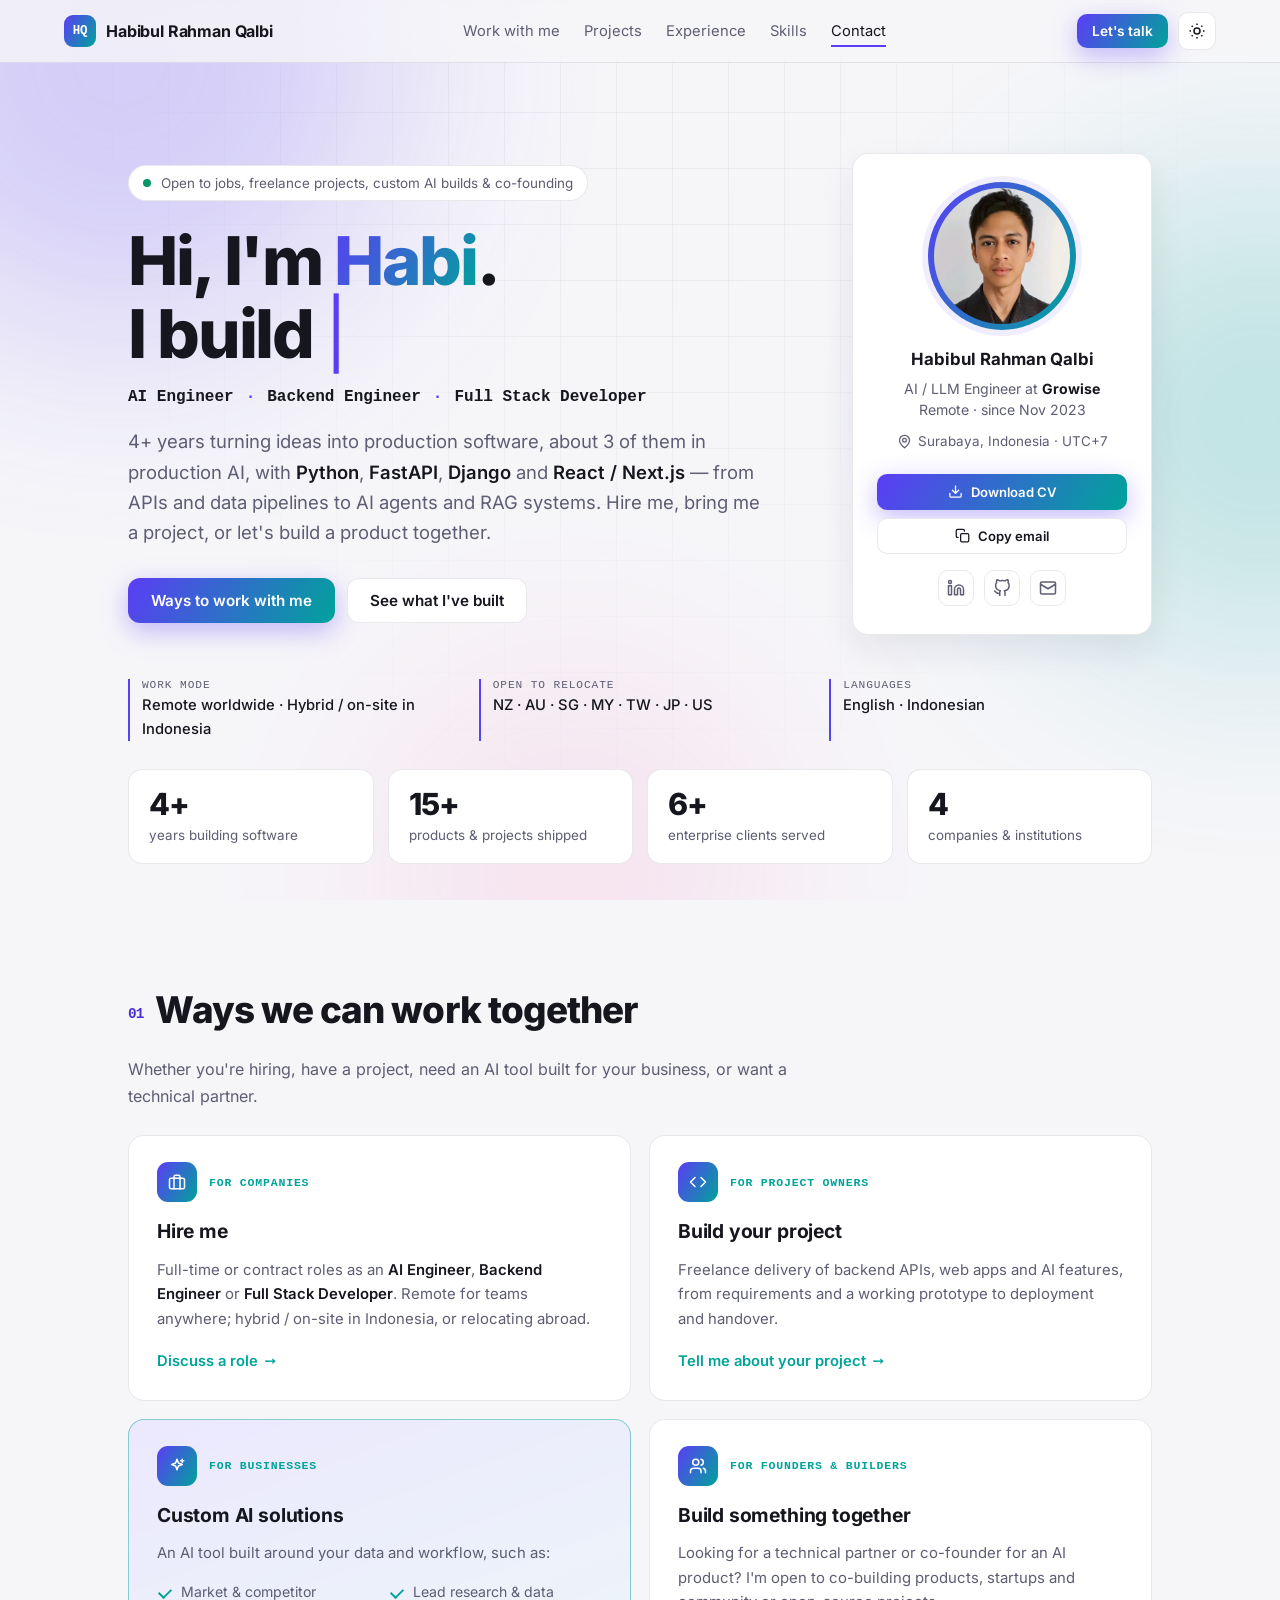
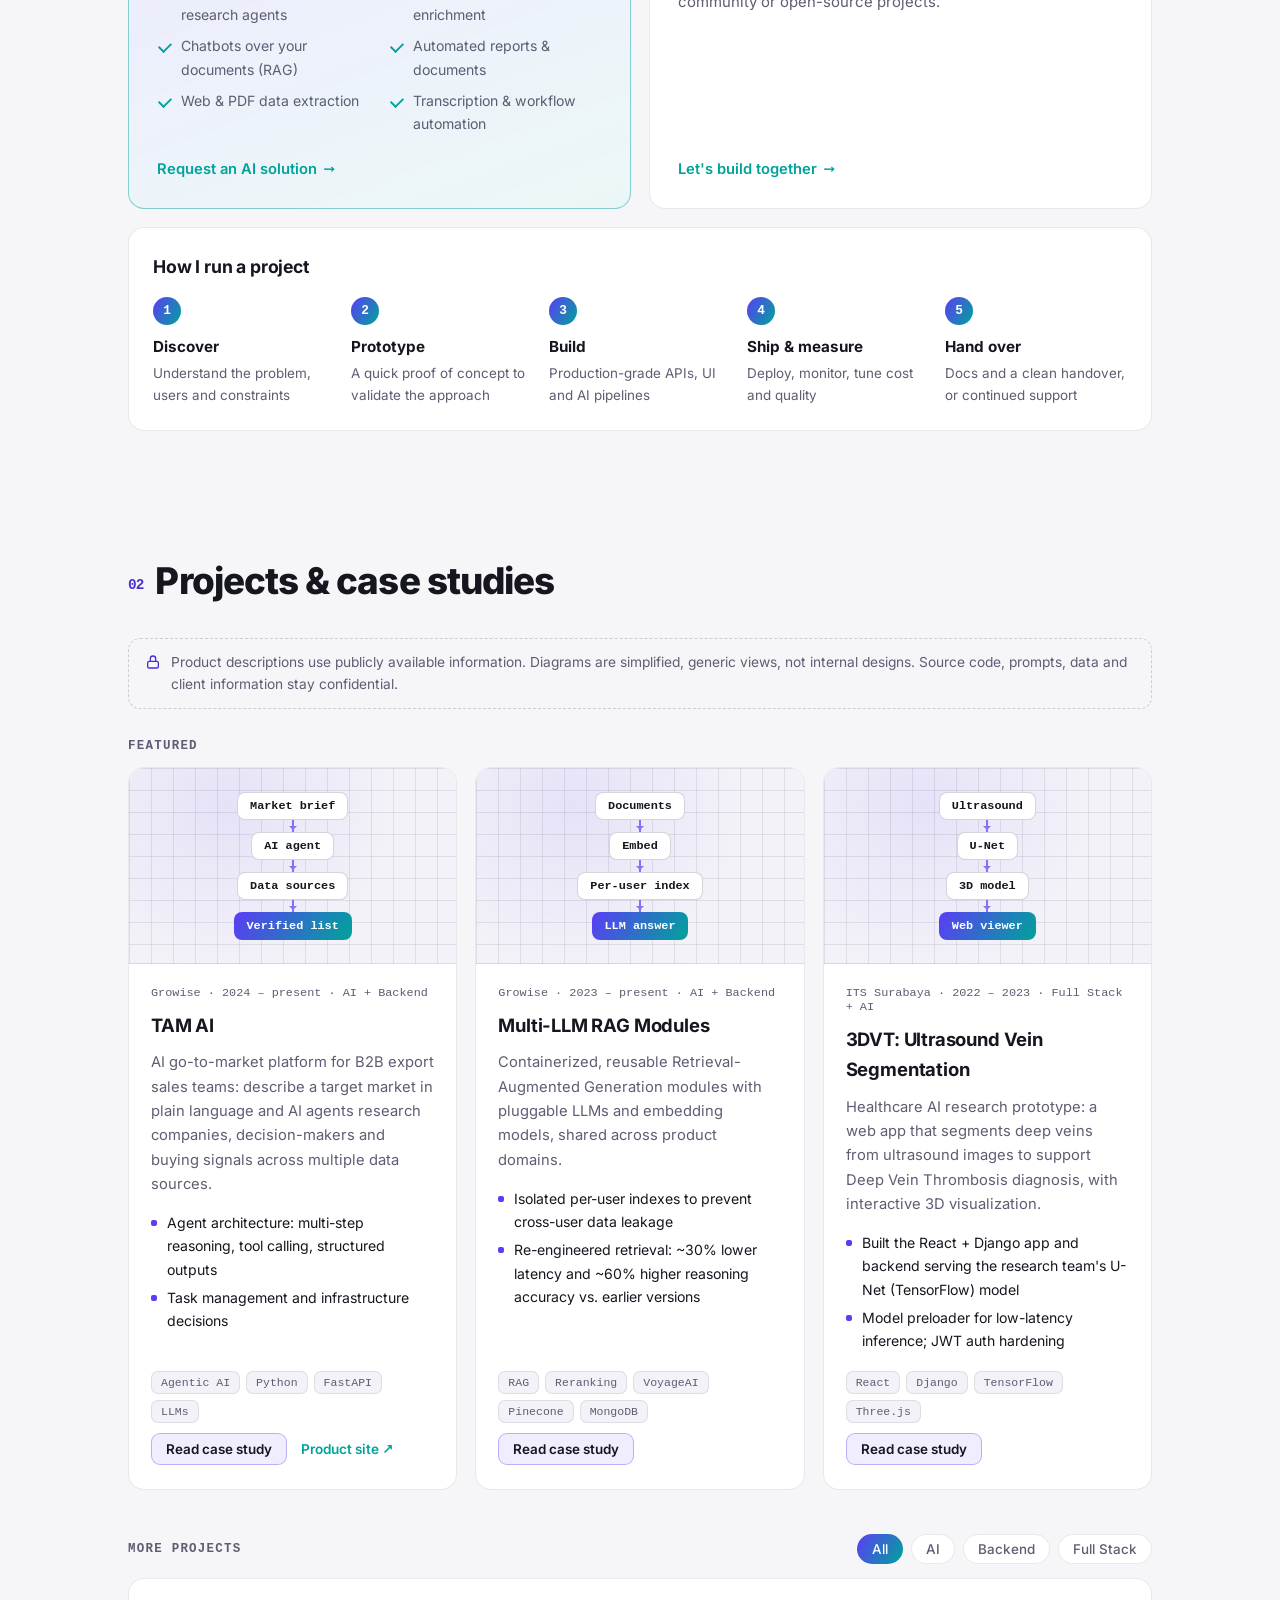
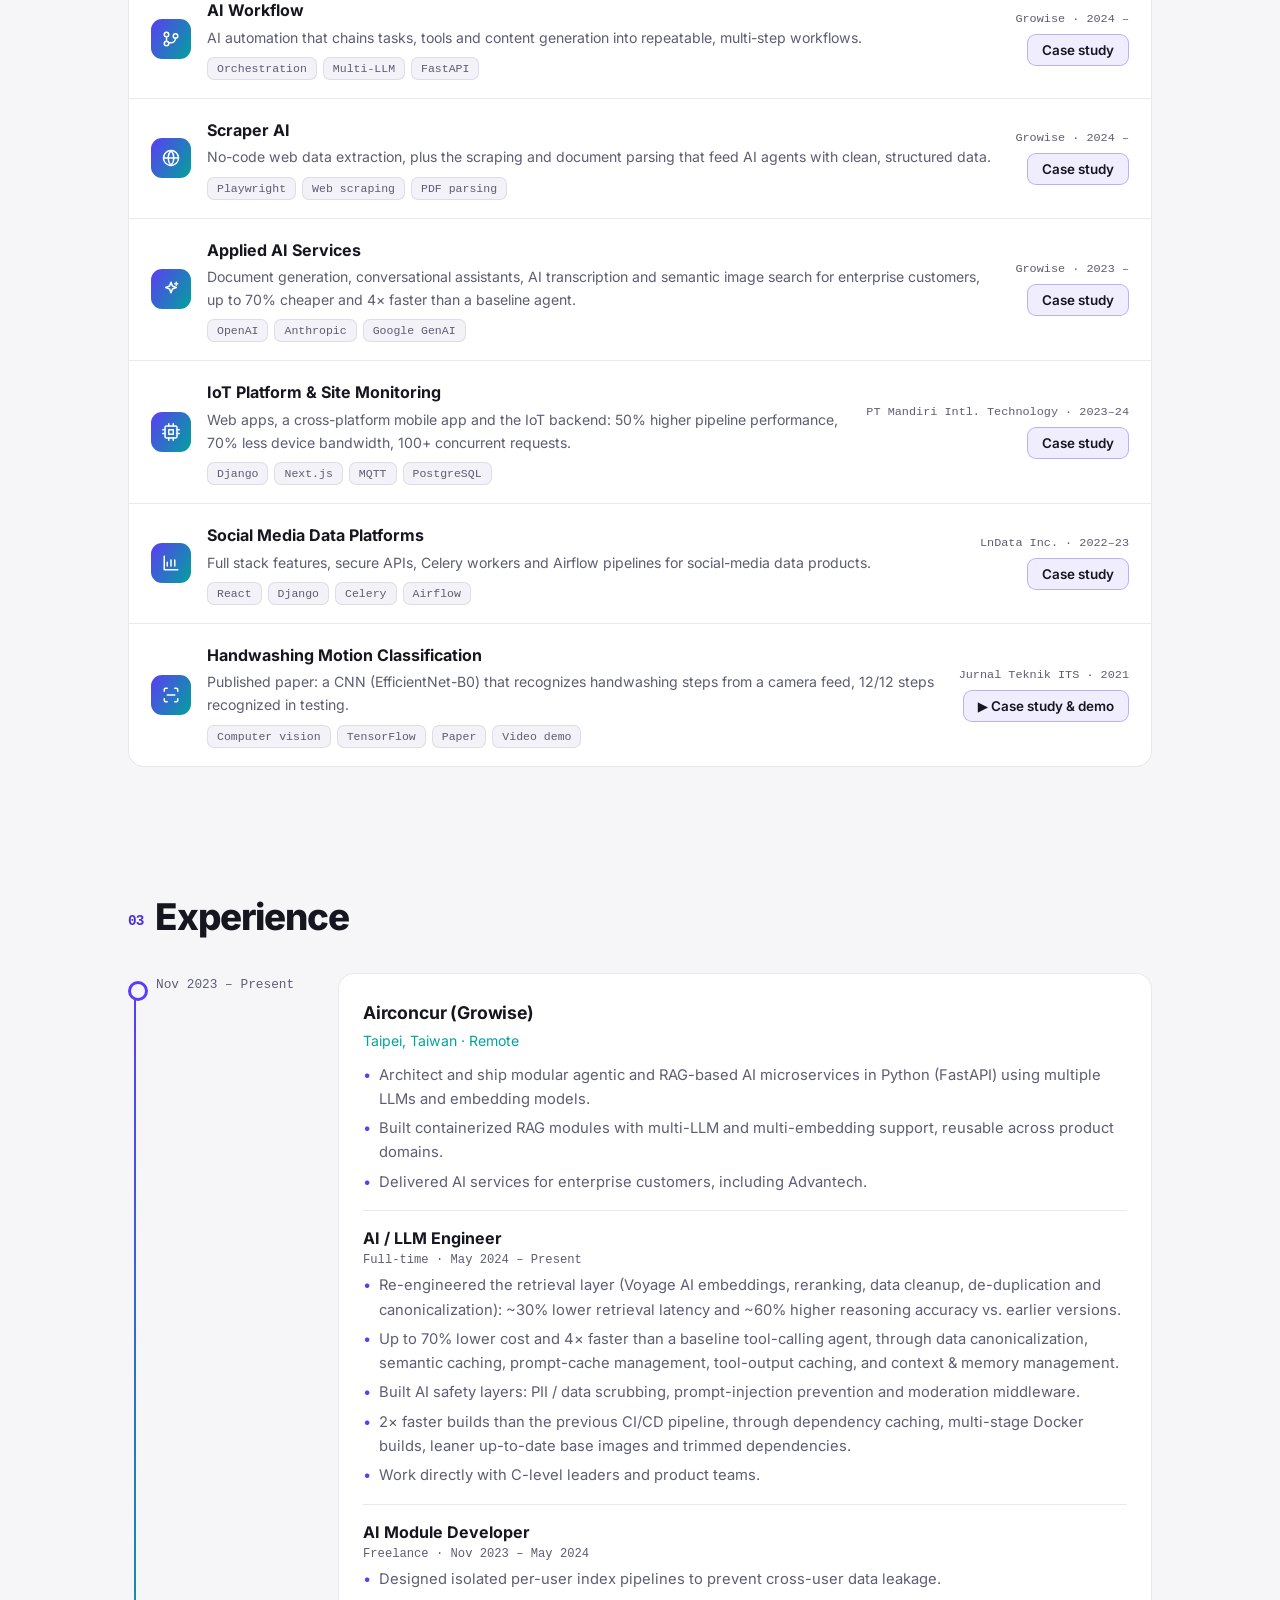
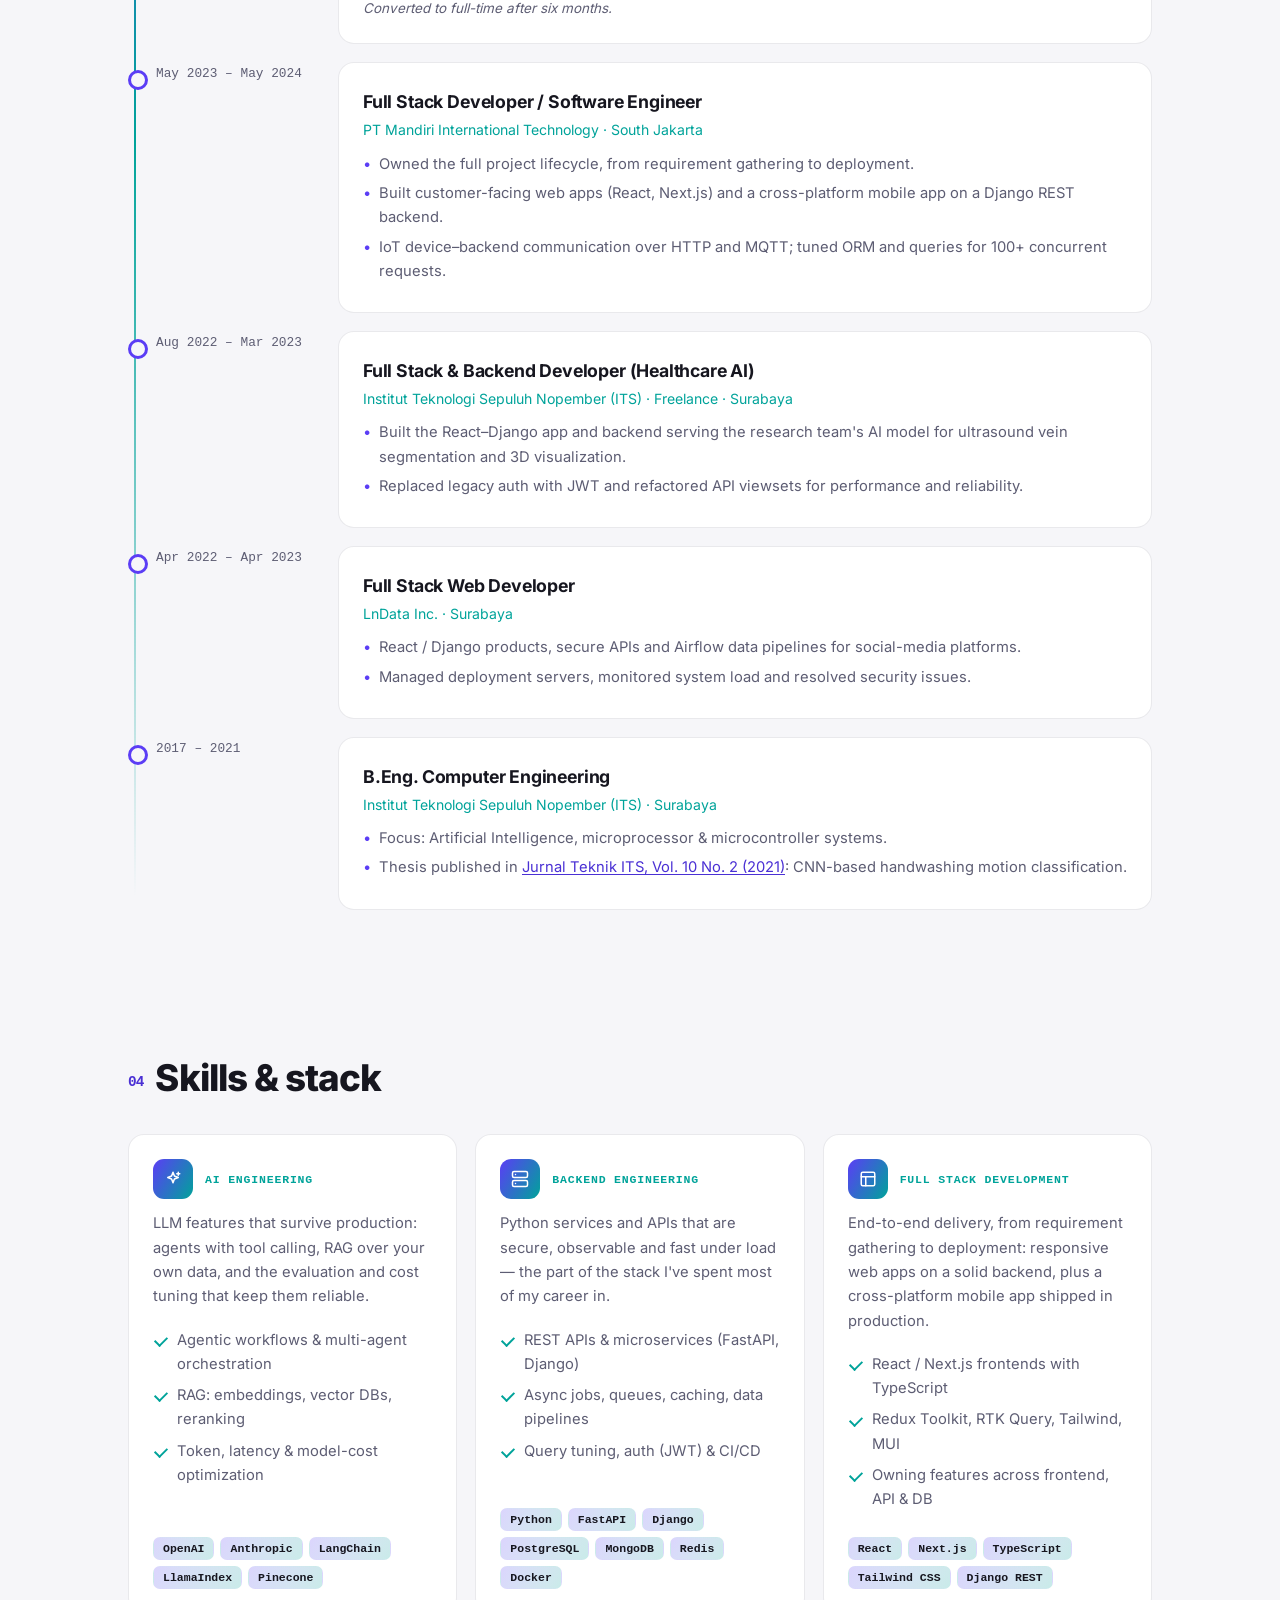
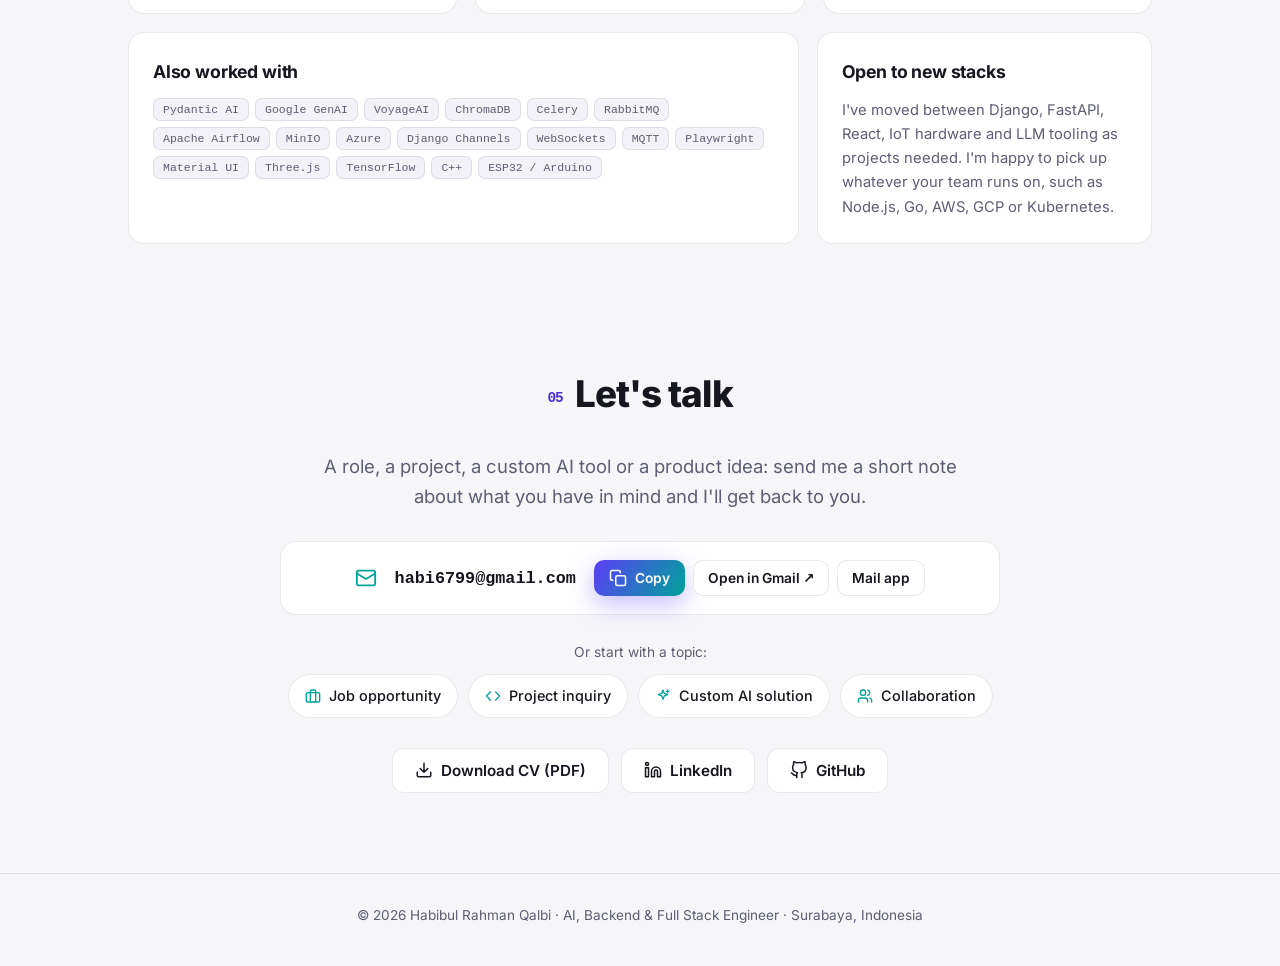
==== commit 1d81251c: "Group Growise bullets by period; name Advantech as customer" ====
--- a/index.html
+++ b/index.html
@@ -325,16 +325,17 @@
             <h3>Airconcur (Growise)</h3>
             <p class="t-org">Taipei, Taiwan · Remote</p>
             <ul>
-              <li>Re-engineered the retrieval layer (Voyage AI embeddings, reranking, data cleanup, de-duplication and canonicalization): ~30% lower retrieval latency and ~60% higher reasoning accuracy vs. earlier versions.</li>
+              <li>Architect and ship modular agentic and RAG-based AI microservices in Python (FastAPI) using multiple LLMs and embedding models.</li>
+              <li>Built containerized RAG modules with multi-LLM and multi-embedding support, reusable across product domains.</li>
+              <li>Delivered AI services for enterprise customers, including Advantech.</li>
             </ul>
             <div class="t-role">
               <h4>AI / LLM Engineer</h4>
               <p class="t-when">Full-time · May 2024 – Present</p>
               <ul>
-                <li>Architect and ship modular agentic and RAG-based AI microservices in Python (FastAPI) using multiple LLMs and embedding models.</li>
+                <li>Re-engineered the retrieval layer (Voyage AI embeddings, reranking, data cleanup, de-duplication and canonicalization): ~30% lower retrieval latency and ~60% higher reasoning accuracy vs. earlier versions.</li>
                 <li>Up to 70% lower cost and 4× faster than a baseline tool-calling agent, through data canonicalization, semantic caching, prompt-cache management, tool-output caching, and context &amp; memory management.</li>
                 <li>Built AI safety layers: PII / data scrubbing, prompt-injection prevention and moderation middleware.</li>
-                <li>Delivered AI services for enterprise customers, including Advantech.</li>
                 <li>2× faster builds than the previous CI/CD pipeline, through dependency caching, multi-stage Docker builds, leaner up-to-date base images and trimmed dependencies.</li>
                 <li>Work directly with C-level leaders and product teams.</li>
               </ul>
@@ -343,7 +344,6 @@
               <h4>AI Module Developer</h4>
               <p class="t-when">Freelance · Nov 2023 – May 2024</p>
               <ul>
-                <li>Built containerized RAG modules with multi-LLM and multi-embedding support, reusable across product domains.</li>
                 <li>Designed isolated per-user index pipelines to prevent cross-user data leakage.</li>
               </ul>
               <p class="t-note">Converted to full-time after six months.</p>
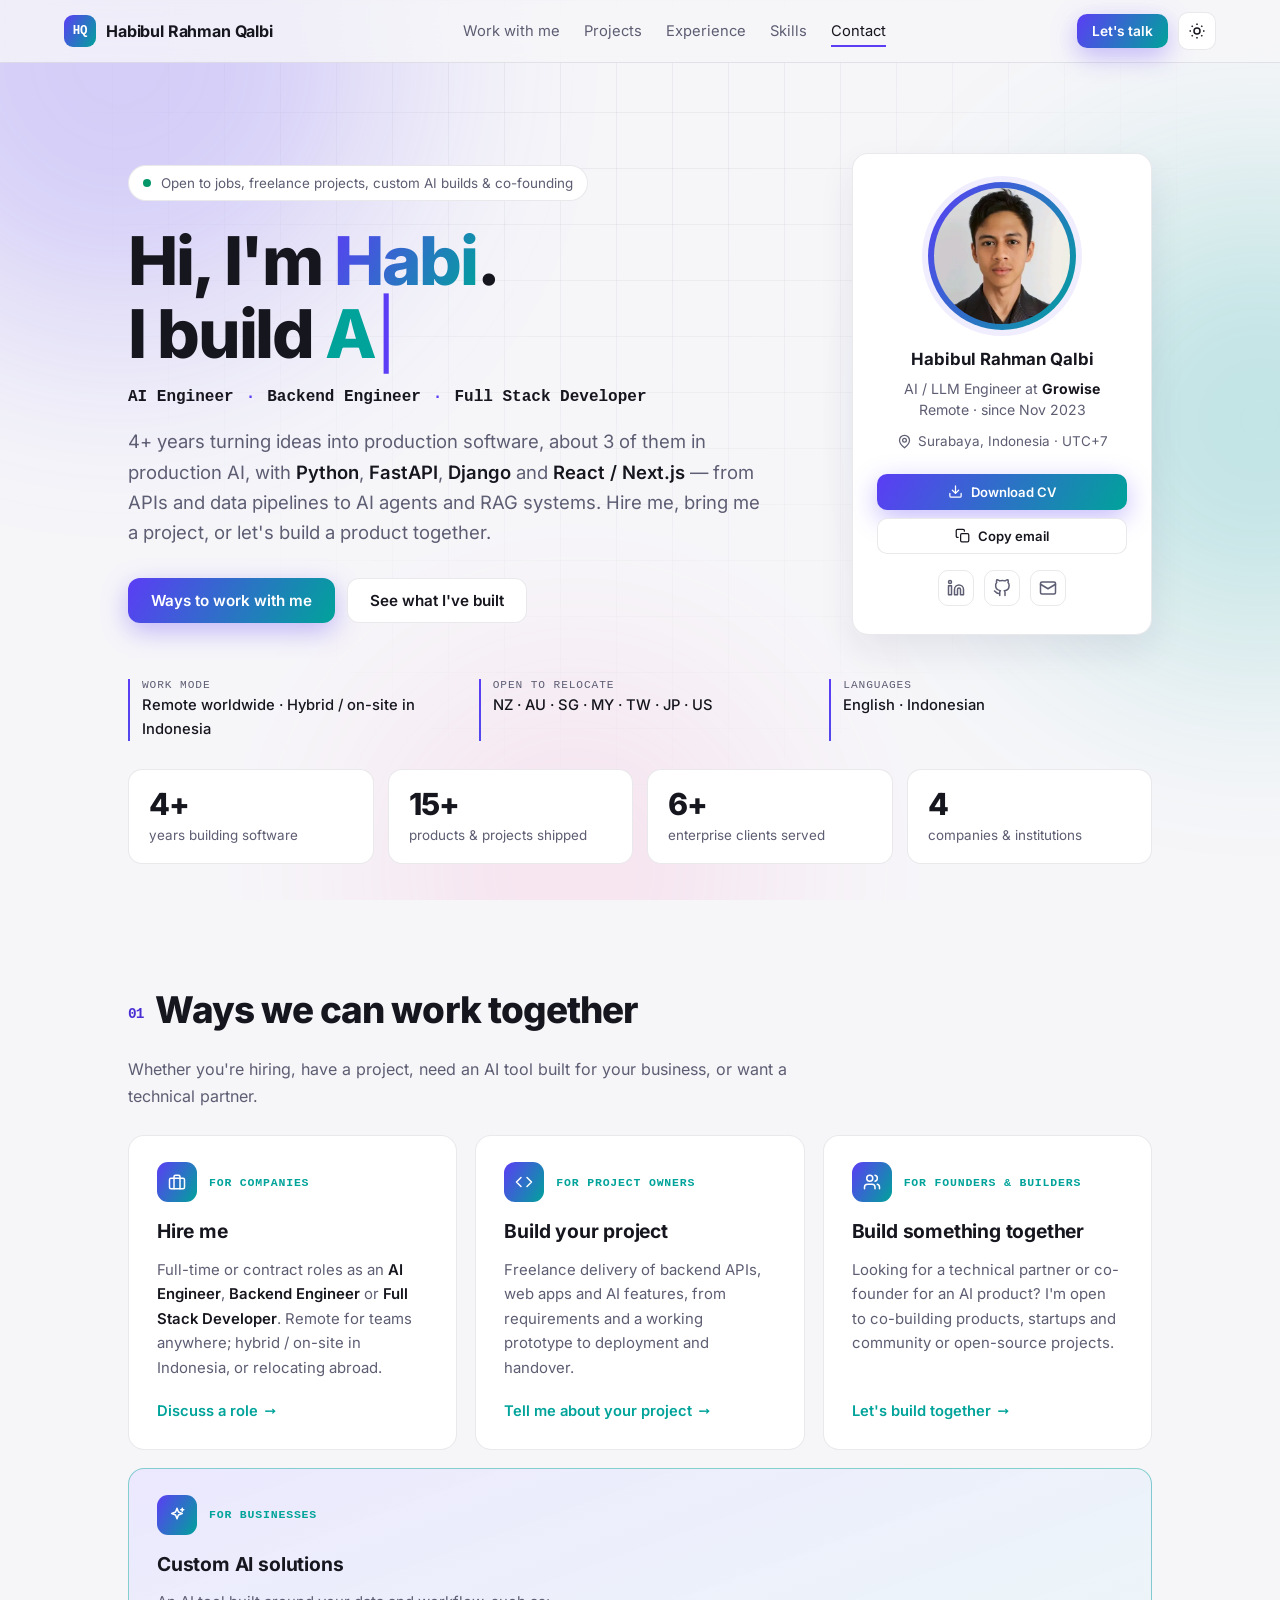
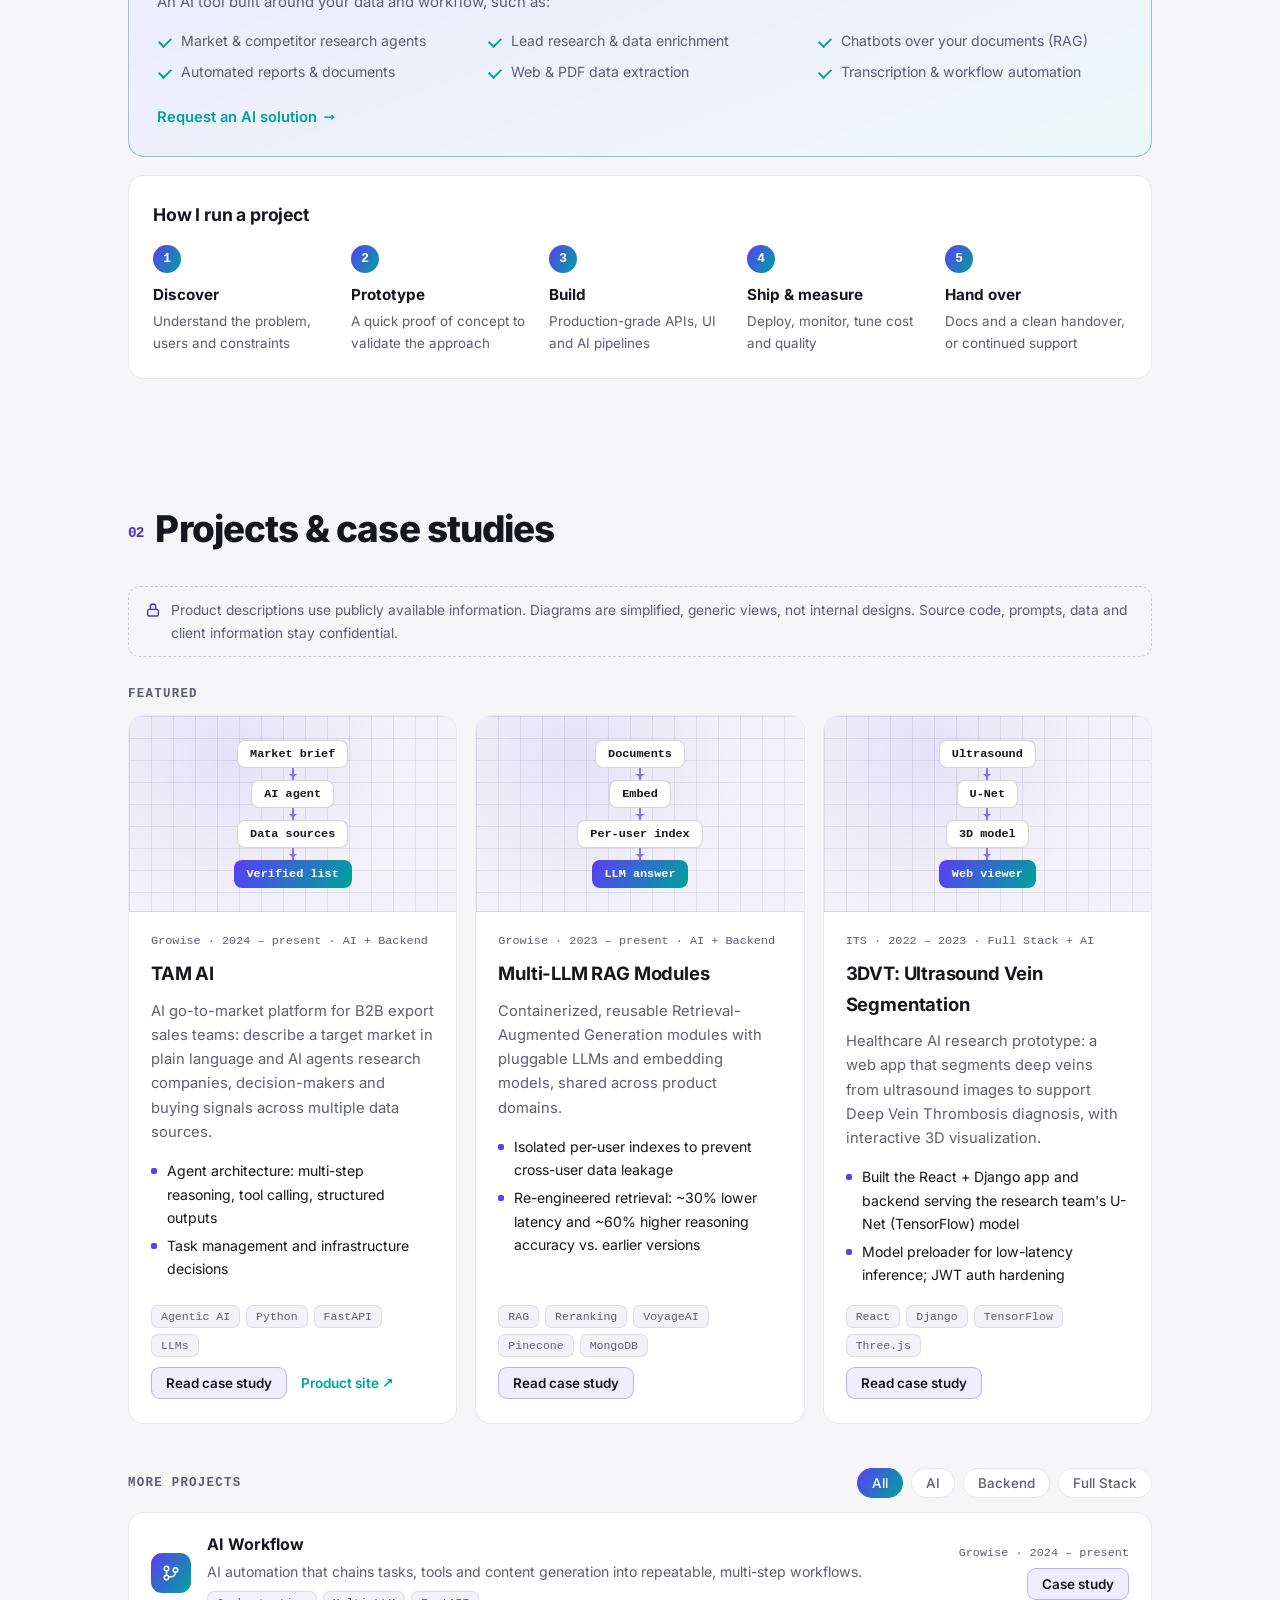
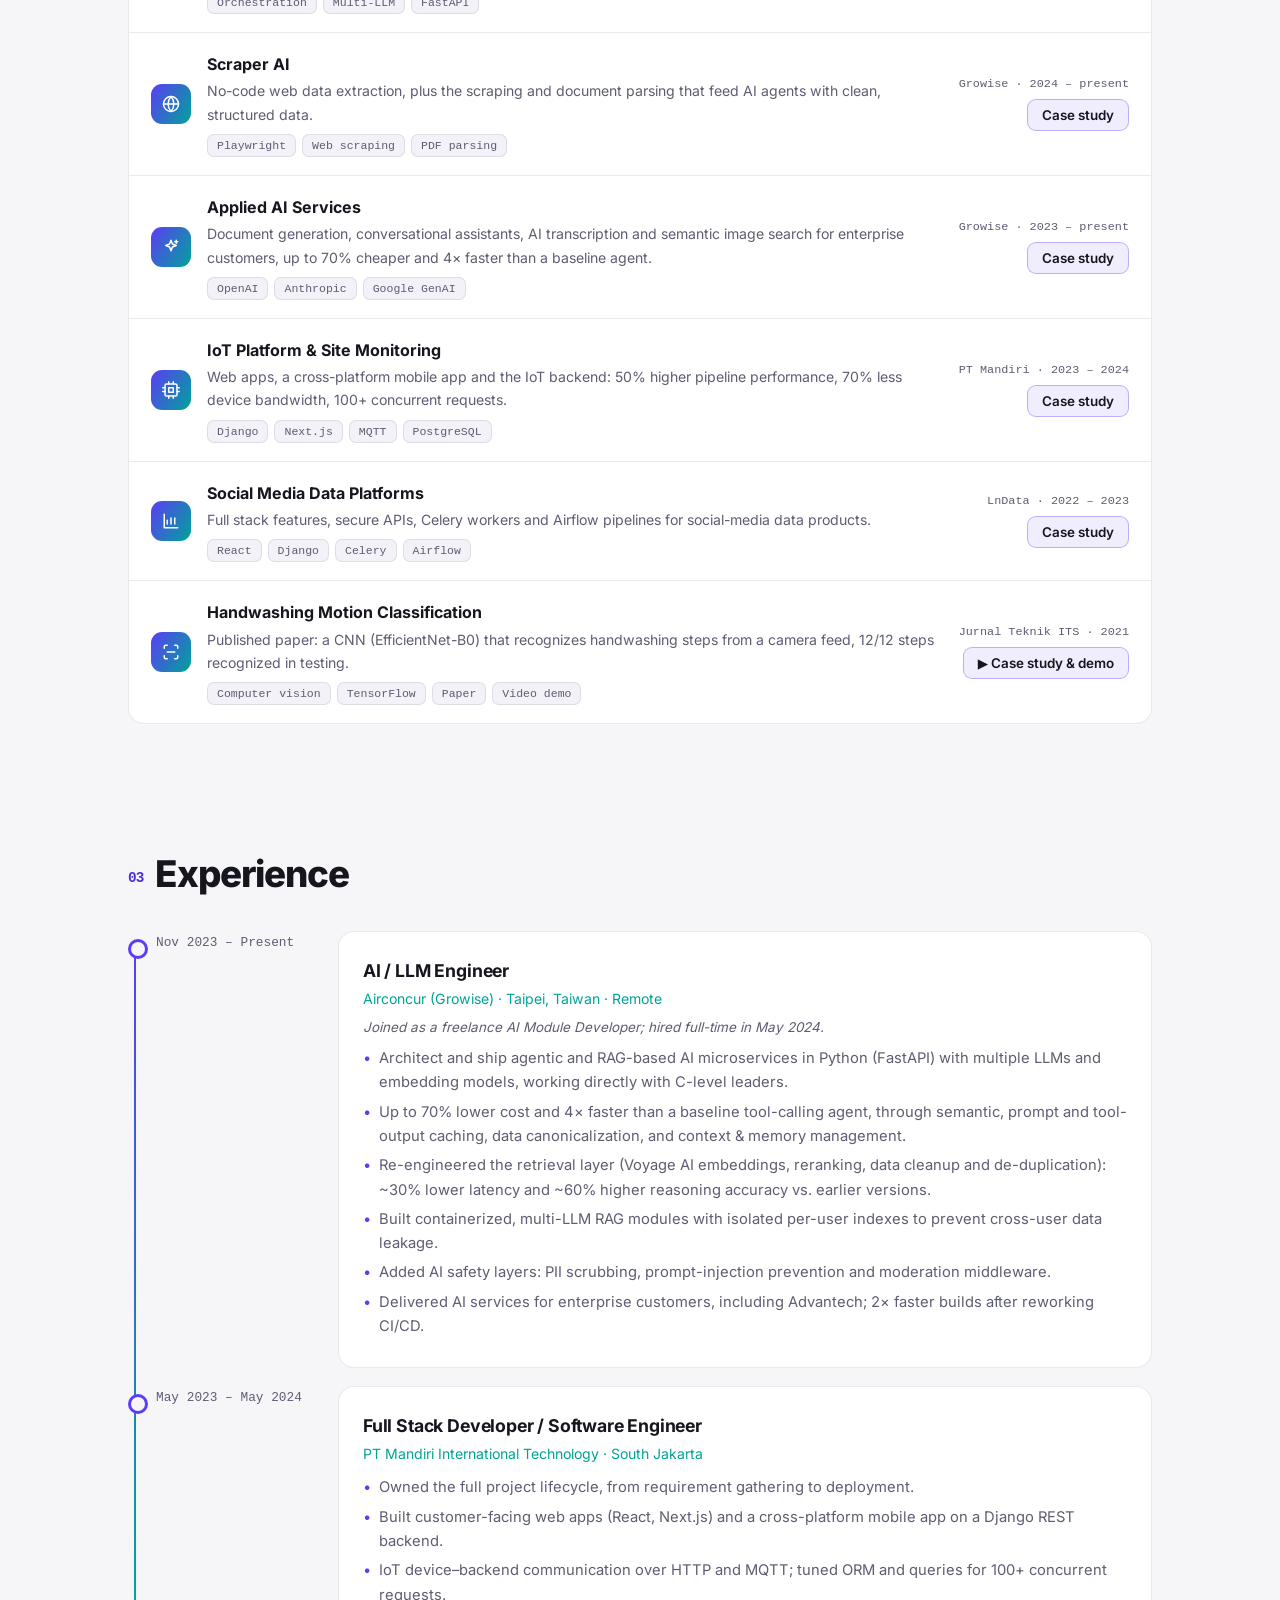
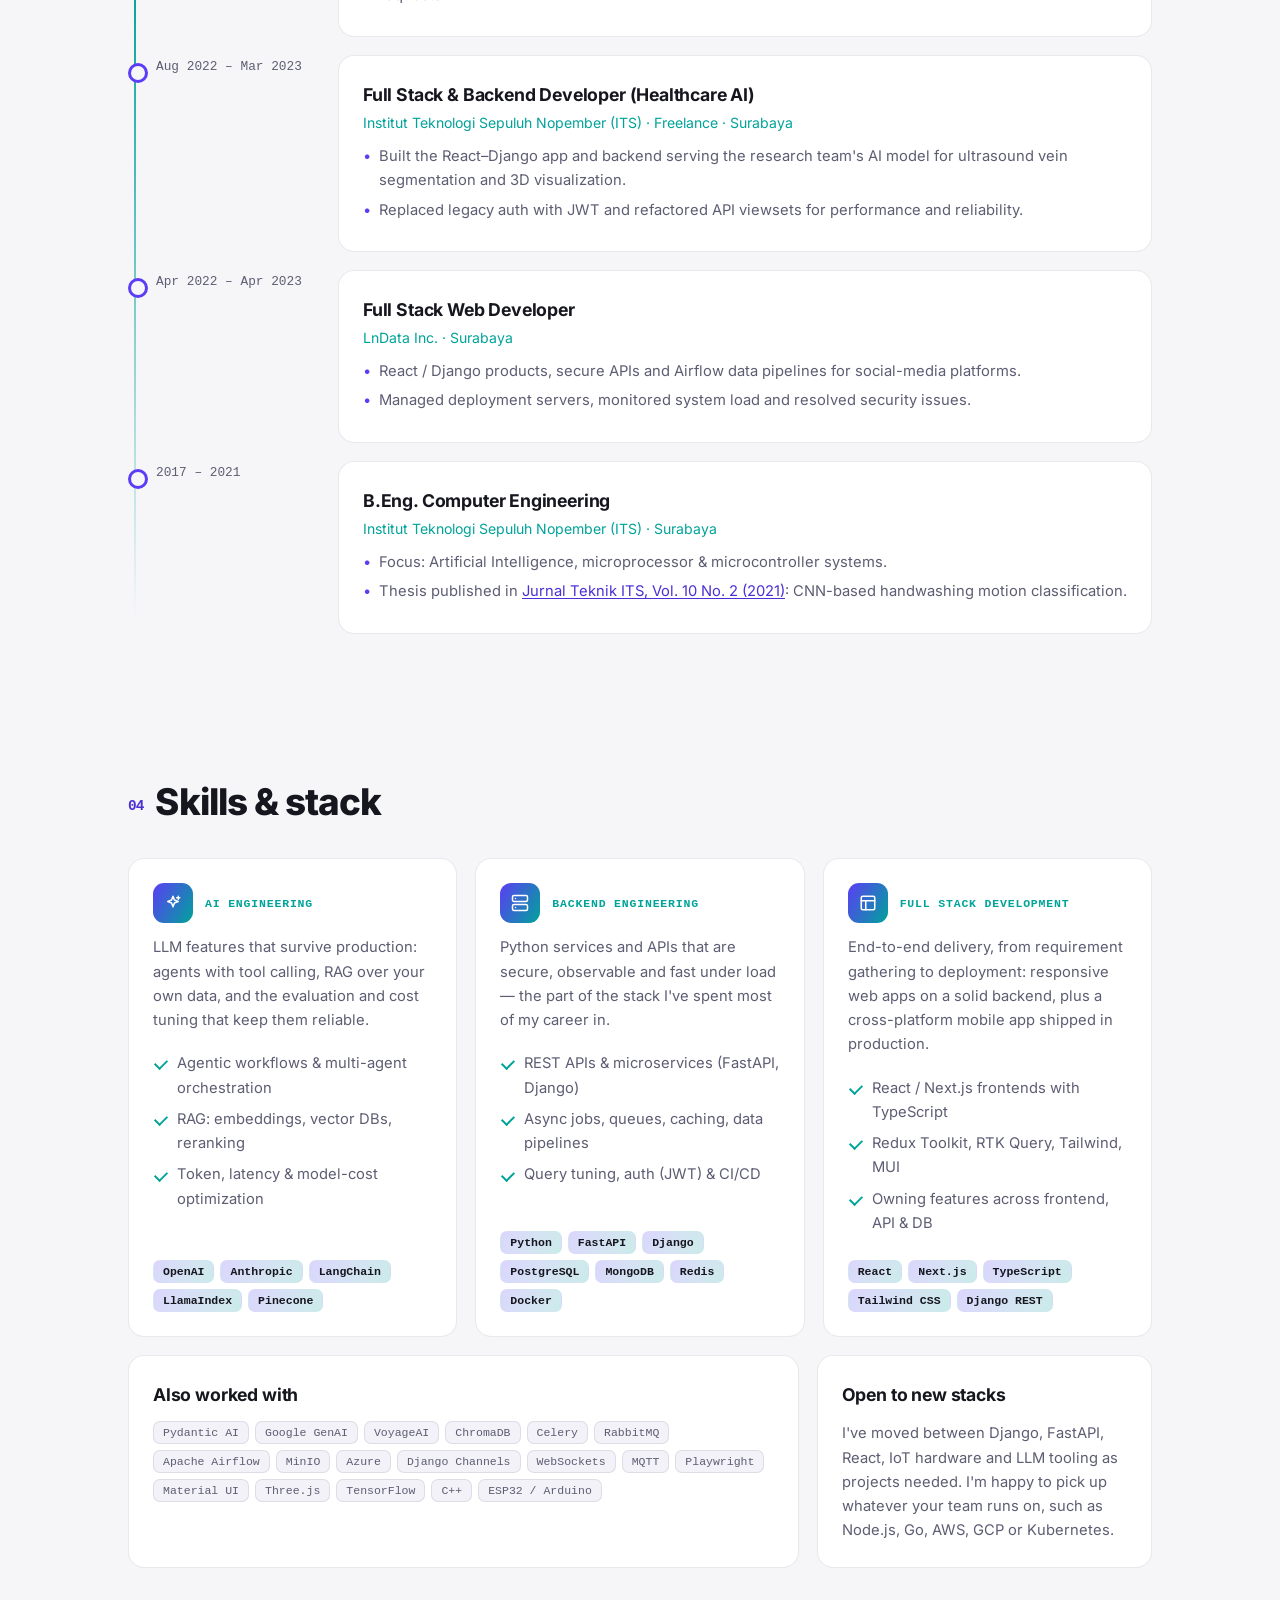
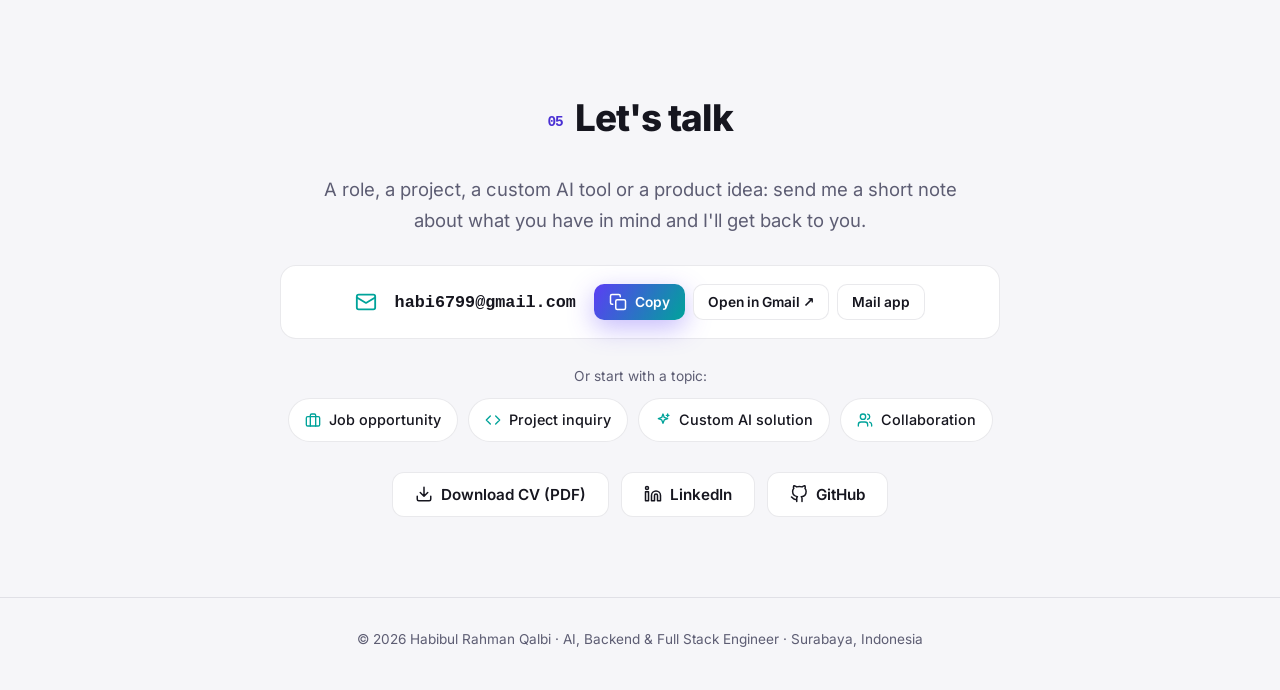
==== commit 516a4df1: "Single Growise entry, equal work-with-me cards, consistent project dates" ====
--- a/index.html
+++ b/index.html
@@ -259,7 +259,7 @@
         <article class="feat card reveal">
           <div class="feat-visual" aria-hidden="true"><span>Ultrasound</span><i></i><span>U-Net</span><i></i><span>3D model</span><i></i><span>Web viewer</span></div>
           <div class="feat-body">
-            <p class="p-org">ITS Surabaya · 2022 – 2023 · Full Stack + AI</p>
+            <p class="p-org">ITS · 2022 – 2023 · Full Stack + AI</p>
             <h3>3DVT: Ultrasound Vein Segmentation</h3>
             <p>Healthcare AI research prototype: a web app that segments deep veins from ultrasound images to support Deep Vein Thrombosis diagnosis, with interactive 3D visualization.</p>
             <ul class="p-role">
@@ -285,27 +285,27 @@
         <li class="project" data-cat="ai backend">
           <span class="ico"><svg class="i" aria-hidden="true"><use href="#i-branch"/></svg></span>
           <div class="pl-main"><h4>AI Workflow</h4><p>AI automation that chains tasks, tools and content generation into repeatable, multi-step workflows.</p><div class="tags"><span>Orchestration</span><span>Multi-LLM</span><span>FastAPI</span></div></div>
-          <div class="pl-side"><span class="p-org">Growise · 2024 –</span><button class="p-more" data-open="cs-workflow">Case study</button></div>
+          <div class="pl-side"><span class="p-org">Growise · 2024 – present</span><button class="p-more" data-open="cs-workflow">Case study</button></div>
         </li>
         <li class="project" data-cat="ai backend">
           <span class="ico"><svg class="i" aria-hidden="true"><use href="#i-globe"/></svg></span>
           <div class="pl-main"><h4>Scraper AI</h4><p>No-code web data extraction, plus the scraping and document parsing that feed AI agents with clean, structured data.</p><div class="tags"><span>Playwright</span><span>Web scraping</span><span>PDF parsing</span></div></div>
-          <div class="pl-side"><span class="p-org">Growise · 2024 –</span><button class="p-more" data-open="cs-scraper">Case study</button></div>
+          <div class="pl-side"><span class="p-org">Growise · 2024 – present</span><button class="p-more" data-open="cs-scraper">Case study</button></div>
         </li>
         <li class="project" data-cat="ai backend">
           <span class="ico"><svg class="i" aria-hidden="true"><use href="#i-sparkles"/></svg></span>
           <div class="pl-main"><h4>Applied AI Services</h4><p>Document generation, conversational assistants, AI transcription and semantic image search for enterprise customers, up to 70% cheaper and 4× faster than a baseline agent.</p><div class="tags"><span>OpenAI</span><span>Anthropic</span><span>Google GenAI</span></div></div>
-          <div class="pl-side"><span class="p-org">Growise · 2023 –</span><button class="p-more" data-open="cs-applied">Case study</button></div>
+          <div class="pl-side"><span class="p-org">Growise · 2023 – present</span><button class="p-more" data-open="cs-applied">Case study</button></div>
         </li>
         <li class="project" data-cat="backend fullstack">
           <span class="ico"><svg class="i" aria-hidden="true"><use href="#i-cpu"/></svg></span>
           <div class="pl-main"><h4>IoT Platform &amp; Site Monitoring</h4><p>Web apps, a cross-platform mobile app and the IoT backend: 50% higher pipeline performance, 70% less device bandwidth, 100+ concurrent requests.</p><div class="tags"><span>Django</span><span>Next.js</span><span>MQTT</span><span>PostgreSQL</span></div></div>
-          <div class="pl-side"><span class="p-org">PT Mandiri Intl. Technology · 2023–24</span><button class="p-more" data-open="cs-iot">Case study</button></div>
+          <div class="pl-side"><span class="p-org">PT Mandiri · 2023 – 2024</span><button class="p-more" data-open="cs-iot">Case study</button></div>
         </li>
         <li class="project" data-cat="fullstack backend">
           <span class="ico"><svg class="i" aria-hidden="true"><use href="#i-chart"/></svg></span>
           <div class="pl-main"><h4>Social Media Data Platforms</h4><p>Full stack features, secure APIs, Celery workers and Airflow pipelines for social-media data products.</p><div class="tags"><span>React</span><span>Django</span><span>Celery</span><span>Airflow</span></div></div>
-          <div class="pl-side"><span class="p-org">LnData Inc. · 2022–23</span><button class="p-more" data-open="cs-lndata">Case study</button></div>
+          <div class="pl-side"><span class="p-org">LnData · 2022 – 2023</span><button class="p-more" data-open="cs-lndata">Case study</button></div>
         </li>
         <li class="project" data-cat="ai">
           <span class="ico"><svg class="i" aria-hidden="true"><use href="#i-scan"/></svg></span>
@@ -322,32 +322,17 @@
         <li class="reveal">
           <div class="t-date">Nov 2023 – Present</div>
           <div class="t-body card">
-            <h3>Airconcur (Growise)</h3>
-            <p class="t-org">Taipei, Taiwan · Remote</p>
+            <h3>AI / LLM Engineer</h3>
+            <p class="t-org">Airconcur (Growise) · Taipei, Taiwan · Remote</p>
+            <p class="t-note">Joined as a freelance AI Module Developer; hired full-time in May 2024.</p>
             <ul>
-              <li>Architect and ship modular agentic and RAG-based AI microservices in Python (FastAPI) using multiple LLMs and embedding models.</li>
-              <li>Built containerized RAG modules with multi-LLM and multi-embedding support, reusable across product domains.</li>
-              <li>Delivered AI services for enterprise customers, including Advantech.</li>
-            </ul>
-            <div class="t-role">
-              <h4>AI / LLM Engineer</h4>
-              <p class="t-when">Full-time · May 2024 – Present</p>
-              <ul>
-                <li>Re-engineered the retrieval layer (Voyage AI embeddings, reranking, data cleanup, de-duplication and canonicalization): ~30% lower retrieval latency and ~60% higher reasoning accuracy vs. earlier versions.</li>
-                <li>Up to 70% lower cost and 4× faster than a baseline tool-calling agent, through data canonicalization, semantic caching, prompt-cache management, tool-output caching, and context &amp; memory management.</li>
-                <li>Built AI safety layers: PII / data scrubbing, prompt-injection prevention and moderation middleware.</li>
-                <li>2× faster builds than the previous CI/CD pipeline, through dependency caching, multi-stage Docker builds, leaner up-to-date base images and trimmed dependencies.</li>
-                <li>Work directly with C-level leaders and product teams.</li>
-              </ul>
-            </div>
-            <div class="t-role">
-              <h4>AI Module Developer</h4>
-              <p class="t-when">Freelance · Nov 2023 – May 2024</p>
-              <ul>
-                <li>Designed isolated per-user index pipelines to prevent cross-user data leakage.</li>
-              </ul>
-              <p class="t-note">Converted to full-time after six months.</p>
-            </div>
+              <li>Architect and ship agentic and RAG-based AI microservices in Python (FastAPI) with multiple LLMs and embedding models, working directly with C-level leaders.</li>
+              <li>Up to 70% lower cost and 4× faster than a baseline tool-calling agent, through semantic, prompt and tool-output caching, data canonicalization, and context &amp; memory management.</li>
+              <li>Re-engineered the retrieval layer (Voyage AI embeddings, reranking, data cleanup and de-duplication): ~30% lower latency and ~60% higher reasoning accuracy vs. earlier versions.</li>
+              <li>Built containerized, multi-LLM RAG modules with isolated per-user indexes to prevent cross-user data leakage.</li>
+              <li>Added AI safety layers: PII scrubbing, prompt-injection prevention and moderation middleware.</li>
+              <li>Delivered AI services for enterprise customers, including Advantech; 2× faster builds after reworking CI/CD.</li>
+            </ul>
           </div>
         </li>
         <li class="reveal">
--- a/style.css
+++ b/style.css
@@ -250,7 +250,7 @@
 .t-role { margin-top: 16px; padding-top: 14px; border-top: 1px solid var(--border); }
 .t-role h4 { font-size: 1rem; }
 .t-role .t-when { font: 500 0.76rem var(--mono); color: var(--muted); margin: 2px 0 6px; }
-.t-note { font-size: 0.84rem; color: var(--muted); font-style: italic; margin-top: 6px; }
+.t-note { font-size: 0.84rem; color: var(--muted); font-style: italic; margin: -4px 0 8px; }
 
 /* ---------- Skills ---------- */
 .roles { display: grid; grid-template-columns: repeat(3, 1fr); gap: 18px; }
@@ -412,3 +412,11 @@
   .blob { animation: none; filter: blur(70px); }
   .section { padding-top: 64px; }
 }
+
+/* ---------- Work with me: three equal cards, custom-AI card full width below ---------- */
+.paths { grid-template-columns: repeat(3, 1fr); }
+.path.highlight { grid-column: 1 / -1; order: 1; }
+.path.highlight .checks { display: grid; grid-template-columns: repeat(3, 1fr); column-gap: 24px; }
+@media (max-width: 1000px) { .path.highlight .checks { grid-template-columns: repeat(2, 1fr); } }
+@media (max-width: 860px) { .paths { grid-template-columns: 1fr; } }
+@media (max-width: 700px) { .path.highlight .checks { grid-template-columns: 1fr; } }
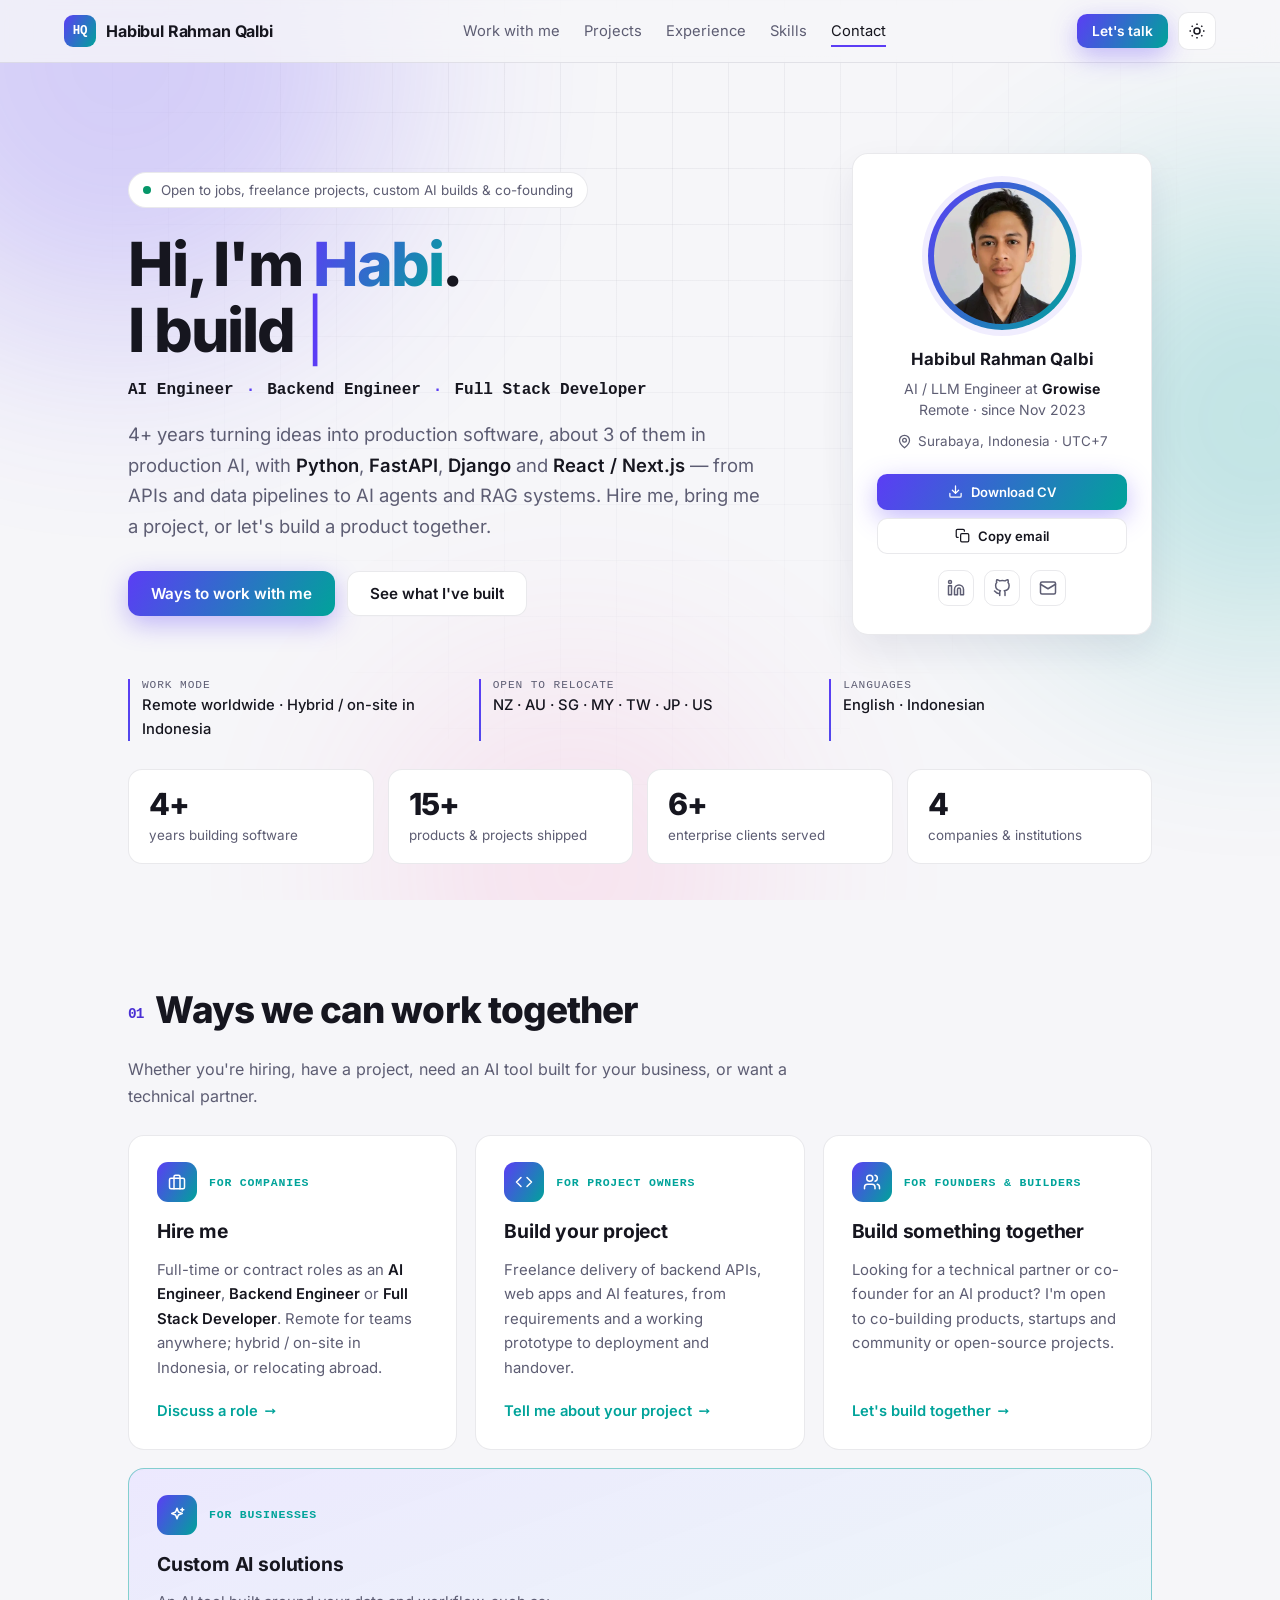
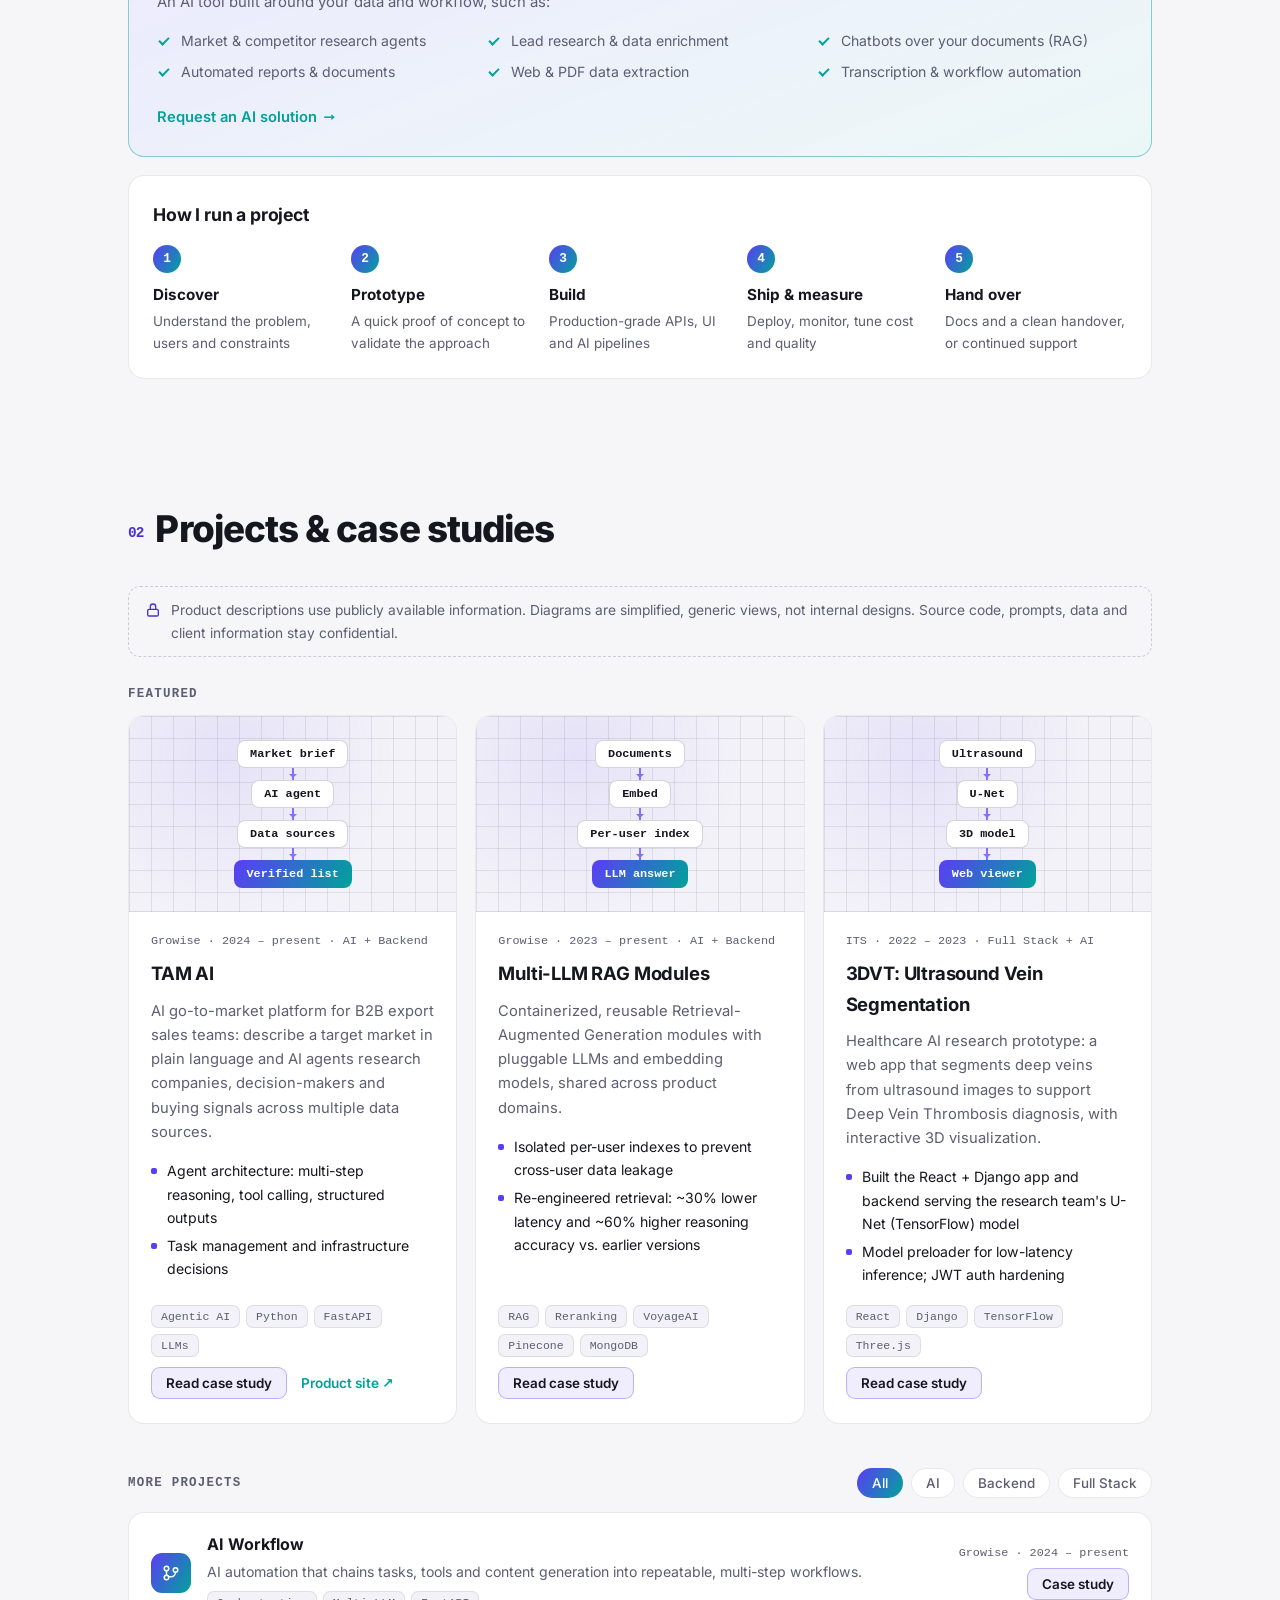
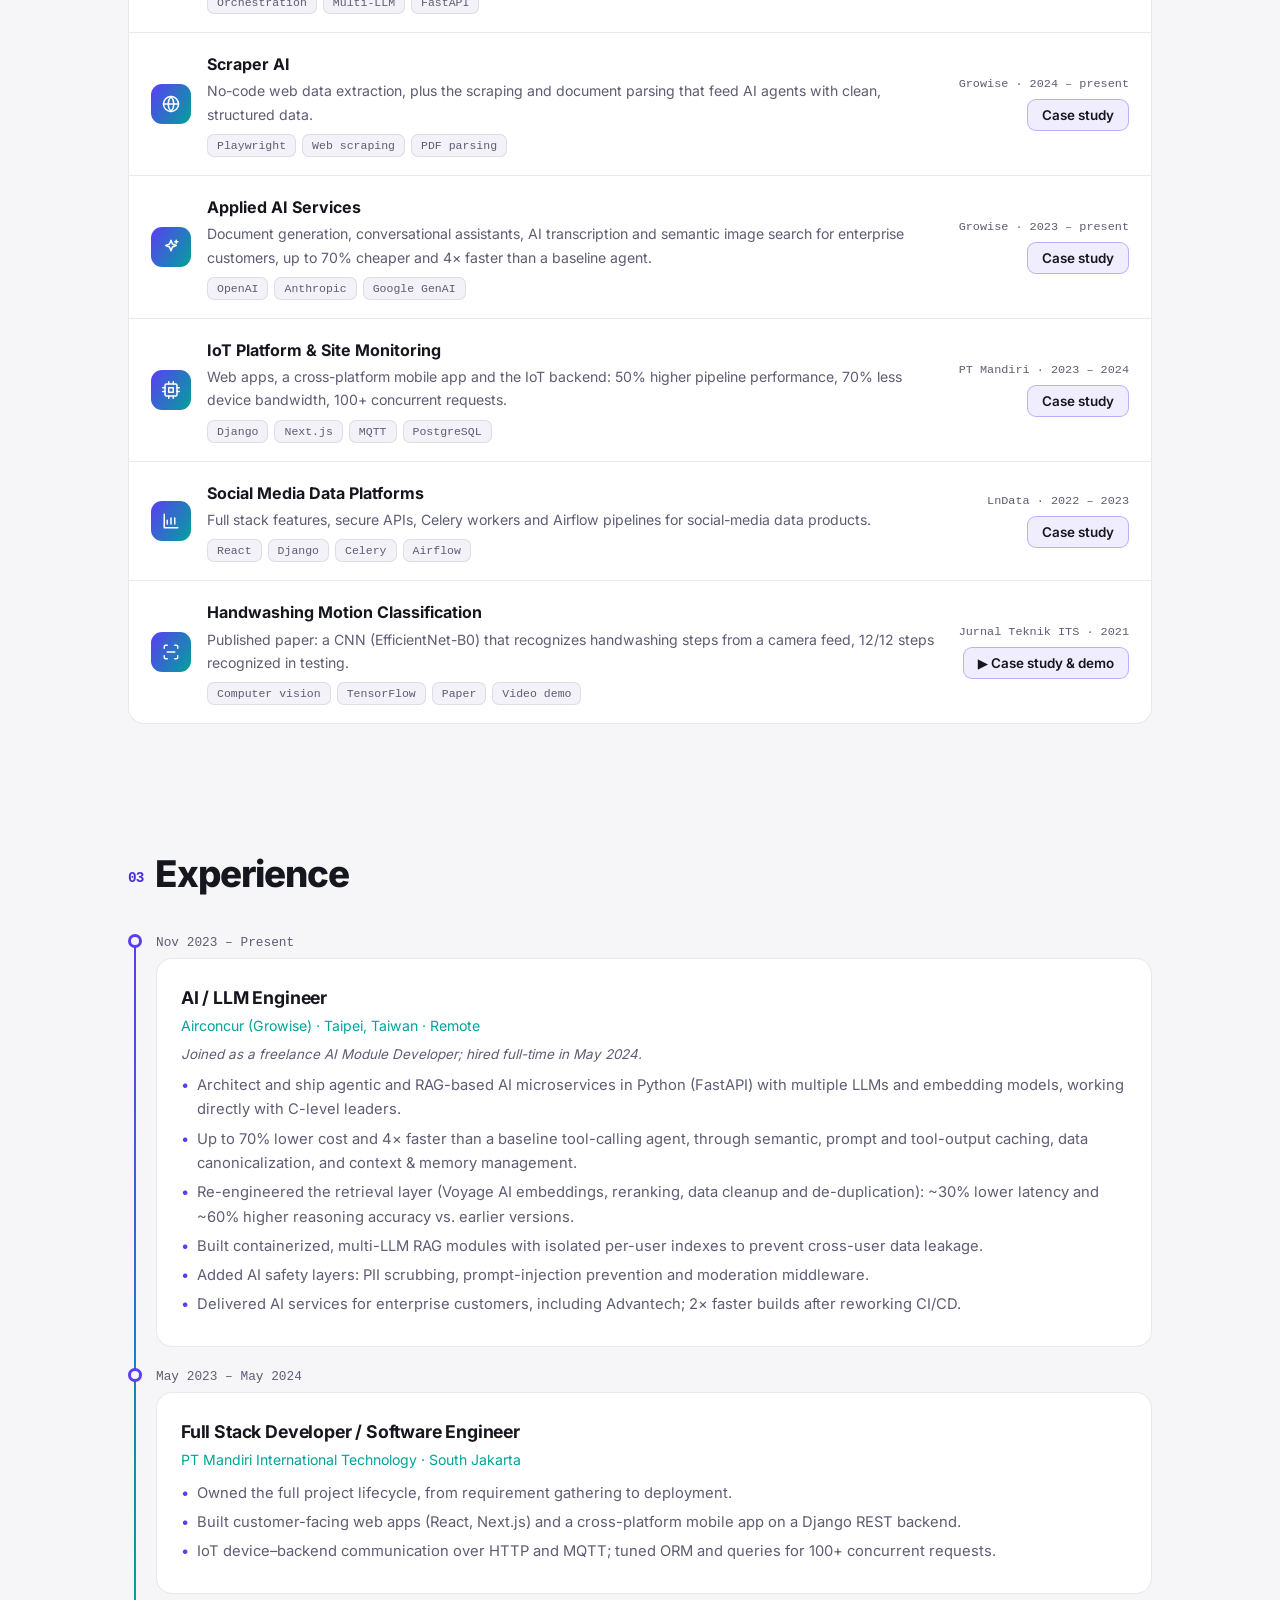
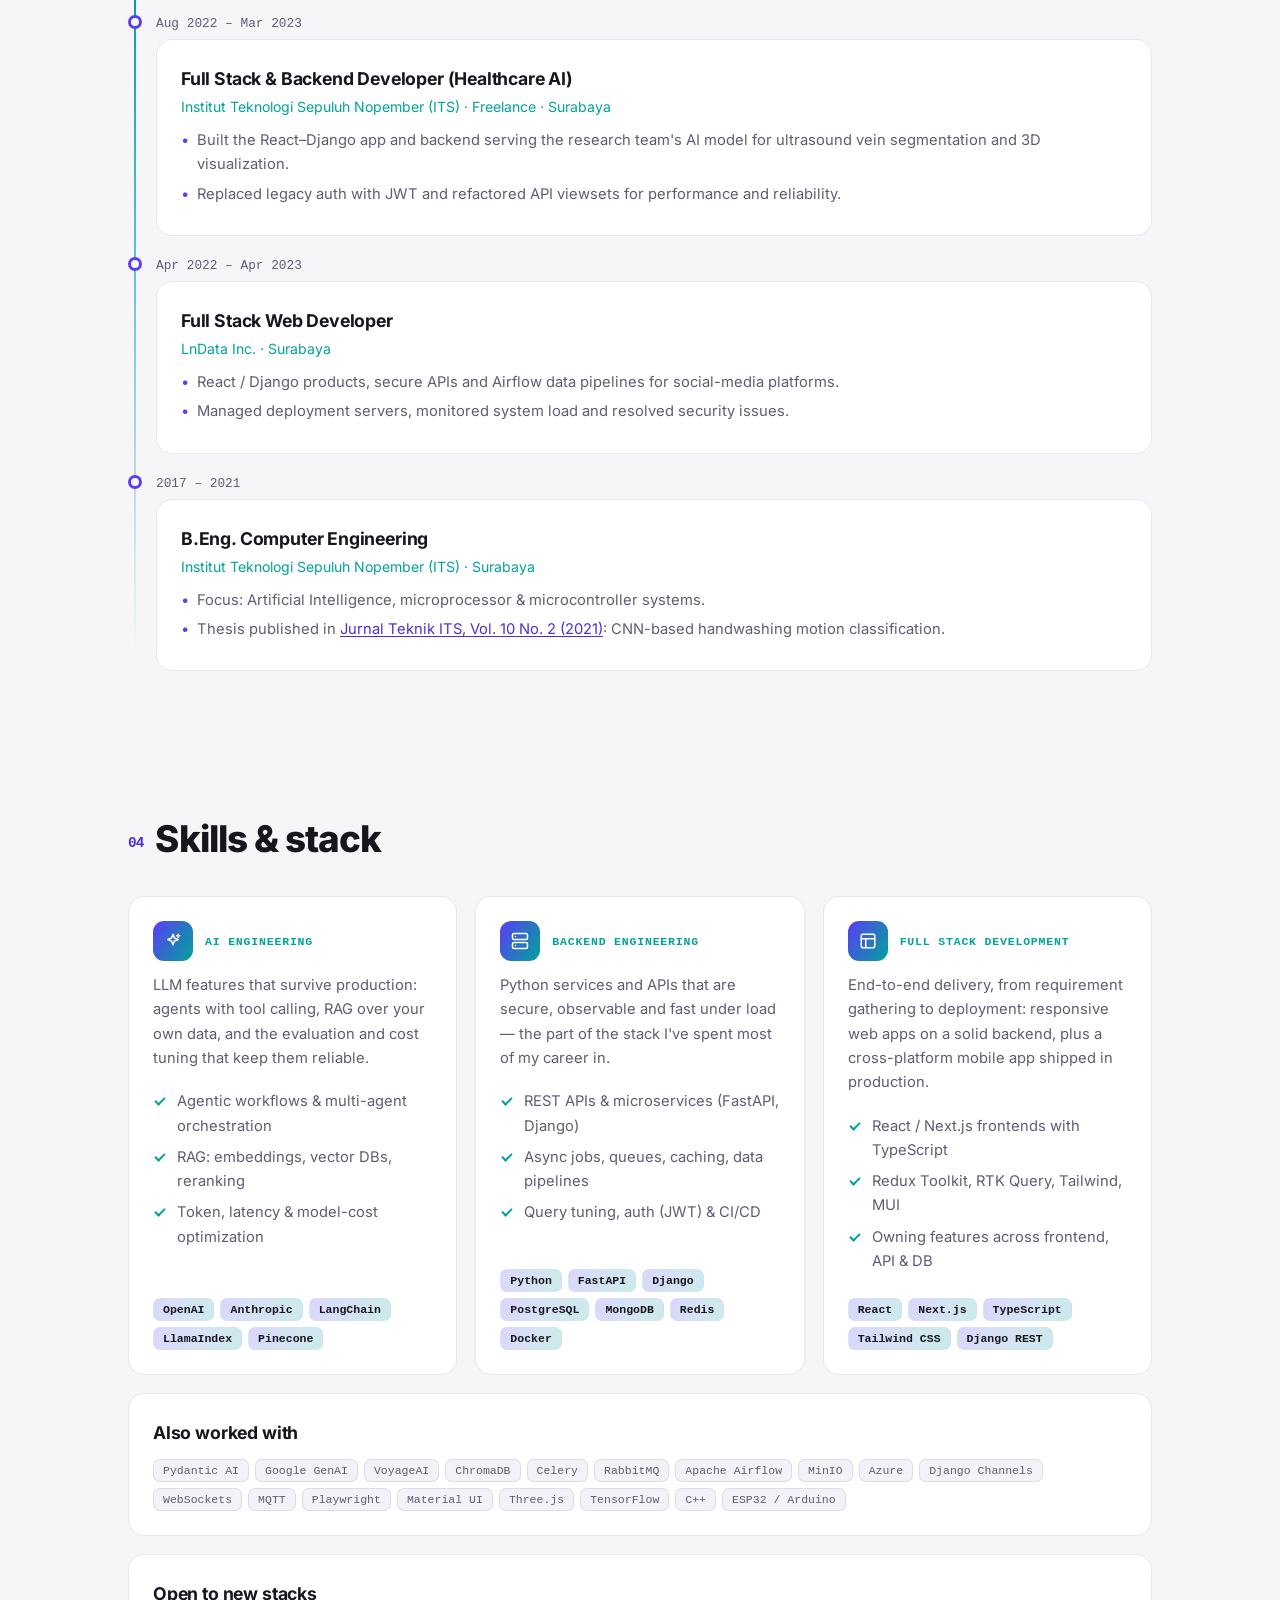
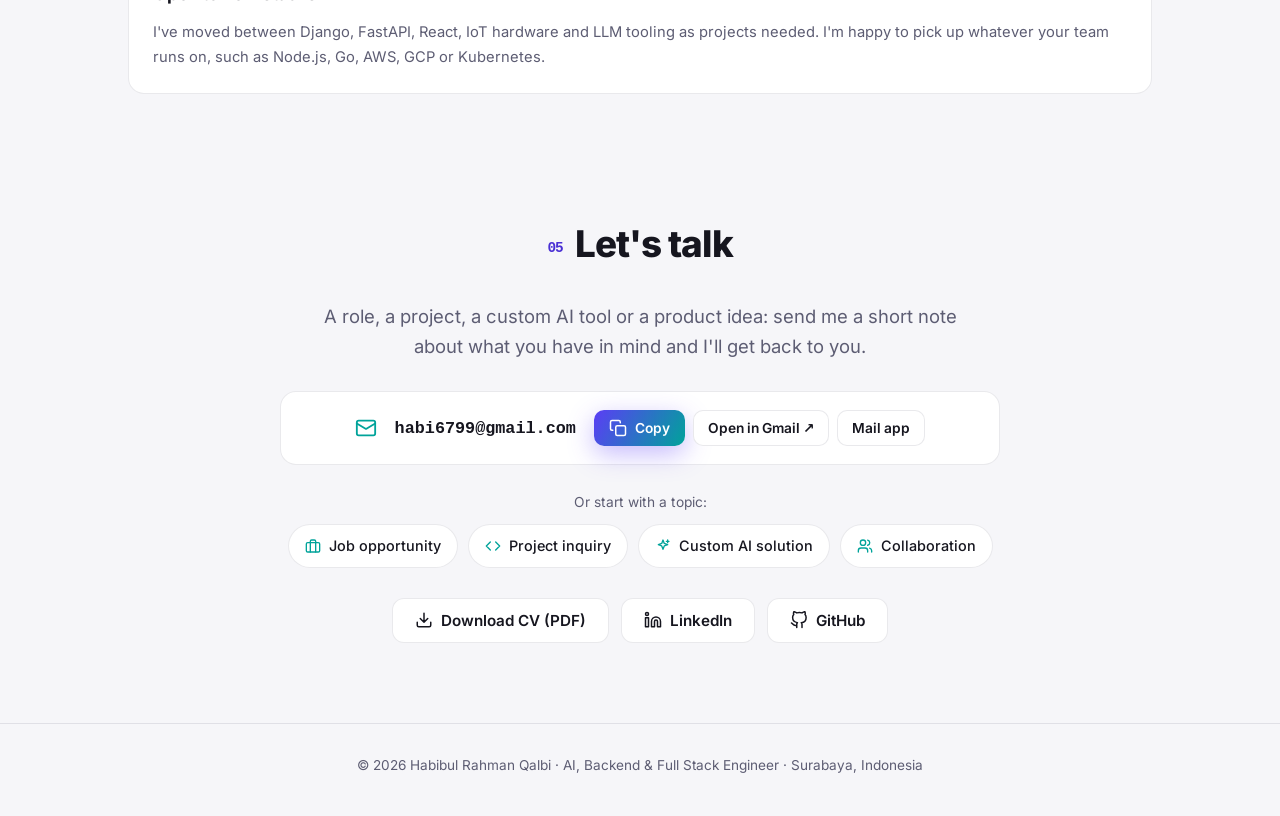
==== commit dc8a7cf2: "Fix hero overflow, gradient hover fringe, timeline dot; tidy cards on mobile" ====
--- a/index.html
+++ b/index.html
@@ -62,7 +62,7 @@
 
   <link rel="icon" href="data:image/svg+xml,%3Csvg xmlns='http://www.w3.org/2000/svg' viewBox='0 0 64 64'%3E%3Cdefs%3E%3ClinearGradient id='g' x1='0' y1='0' x2='1' y2='1'%3E%3Cstop offset='0' stop-color='%237c5cff'/%3E%3Cstop offset='1' stop-color='%2300d4c8'/%3E%3C/linearGradient%3E%3C/defs%3E%3Crect width='64' height='64' rx='14' fill='url(%23g)'/%3E%3Ctext x='32' y='42' font-family='monospace' font-size='24' font-weight='700' text-anchor='middle' fill='white'%3EHQ%3C/text%3E%3C/svg%3E" />
   <link rel="preload" as="font" type="font/woff2" href="fonts/inter-var-latin.woff2" crossorigin />
-  <link rel="stylesheet" href="style.css?v=20260927b" />
+  <link rel="stylesheet" href="style.css?v=20260927c" />
   <script>
     document.documentElement.classList.add('js');
     try { const t = localStorage.getItem('theme'); if (t) document.documentElement.dataset.theme = t; } catch (e) {}
@@ -680,6 +680,6 @@
     <p>© <span id="year">2026</span> Habibul Rahman Qalbi · AI, Backend &amp; Full Stack Engineer · Surabaya, Indonesia</p>
   </footer>
 
-  <script src="main.js?v=20260927b" defer></script>
+  <script src="main.js?v=20260927c" defer></script>
 </body>
 </html>
--- a/style.css
+++ b/style.css
@@ -45,7 +45,8 @@
 }
 
 /* ---------- Base ---------- */
-* { box-sizing: border-box; margin: 0; padding: 0; }
+*, *::before, *::after { box-sizing: border-box; }
+* { margin: 0; padding: 0; }
 html { scroll-behavior: smooth; scroll-padding-top: 80px; }
 body { font-family: var(--sans); background: var(--bg); color: var(--text); line-height: 1.65; overflow-x: hidden; transition: background 0.3s, color 0.3s; }
 a { color: inherit; text-decoration: none; }
@@ -123,7 +124,7 @@
 .eyebrow { display: inline-flex; align-items: center; gap: 10px; padding: 6px 14px; border-radius: 999px; font-size: 0.84rem; color: var(--muted); background: var(--card); border: 1px solid var(--border); margin-bottom: 24px; }
 .dot { width: 8px; height: 8px; border-radius: 50%; background: var(--ok); box-shadow: 0 0 0 0 rgba(52, 211, 153, .6); animation: pulse 2s infinite; }
 @keyframes pulse { 70% { box-shadow: 0 0 0 9px rgba(52, 211, 153, 0); } 100% { box-shadow: 0 0 0 0 rgba(52, 211, 153, 0); } }
-.hero h1 { font-size: clamp(2.3rem, 6vw, 4.2rem); line-height: 1.08; font-weight: 800; letter-spacing: -0.035em; }
+.hero h1 { font-size: clamp(2rem, 5.2vw, 3.8rem); line-height: 1.08; font-weight: 800; letter-spacing: -0.035em; }
 .accent { color: var(--accent-text); }
 .type-line { display: block; white-space: nowrap; }
 .typed { color: var(--accent-text); }
@@ -398,7 +399,7 @@
 /* Fix gradient edge bleed: these elements keep a 1px transparent border, and by default the
    gradient is sized to the padding box and tiled underneath the border, so the opposite end of
    the gradient shows as a thin fringe on each edge. Size it to the border box and don't tile it. */
-.btn.primary, .chip.active, .feat-visual span:last-child, .step-n, .ico, .logo-mark, .avatar {
+.btn.primary, .btn.primary:hover, .chip.active, .feat-visual span:last-child, .step-n, .ico, .logo-mark, .avatar {
   background-origin: border-box;
   background-repeat: no-repeat;
 }
@@ -420,3 +421,31 @@
 @media (max-width: 1000px) { .path.highlight .checks { grid-template-columns: repeat(2, 1fr); } }
 @media (max-width: 860px) { .paths { grid-template-columns: 1fr; } }
 @media (max-width: 700px) { .path.highlight .checks { grid-template-columns: 1fr; } }
+
+/* ---------- Timeline: date sits above each card; dot centred on the line ---------- */
+.timeline > li { grid-template-columns: 1fr; gap: 8px; }
+.timeline > li::before { box-sizing: border-box; left: -28px; top: 3px; }
+
+/* ---------- Layout polish ---------- */
+/* Skills: both extra cards full width, so neither has an empty half */
+.skills-extra { grid-template-columns: 1fr; }
+/* Project meta never breaks mid-date */
+.pl-side .p-org { white-space: nowrap; }
+@media (max-width: 860px) {
+  /* Headline first on small screens, profile card right after it */
+  .profile { order: 0; }
+}
+@media (max-width: 700px) {
+  .pl-side { flex-direction: column; align-items: flex-start; gap: 8px; }
+  .email-box { padding: 16px 12px; }
+  .email-actions { display: grid; grid-template-columns: repeat(3, auto); gap: 6px; }
+  .email-actions .btn { padding: 8px 10px; font-size: 0.8rem; white-space: nowrap; }
+  .intents { display: grid; grid-template-columns: 1fr 1fr; gap: 8px; }
+  .intent { justify-content: center; padding: 9px 10px; font-size: 0.86rem; }
+  .contact .cta { display: grid; grid-template-columns: 1fr 1fr; gap: 10px; }
+  .contact .cta .btn { justify-content: center; }
+  .contact .cta .btn:first-child { grid-column: 1 / -1; }
+}
+/* Typed headline stays on one line on phones (no reserved blank line) */
+@media (max-width: 700px) { .type-line { white-space: nowrap; min-height: 0; } }
+@media (max-width: 340px) { .hero h1 { font-size: 1.75rem; } }
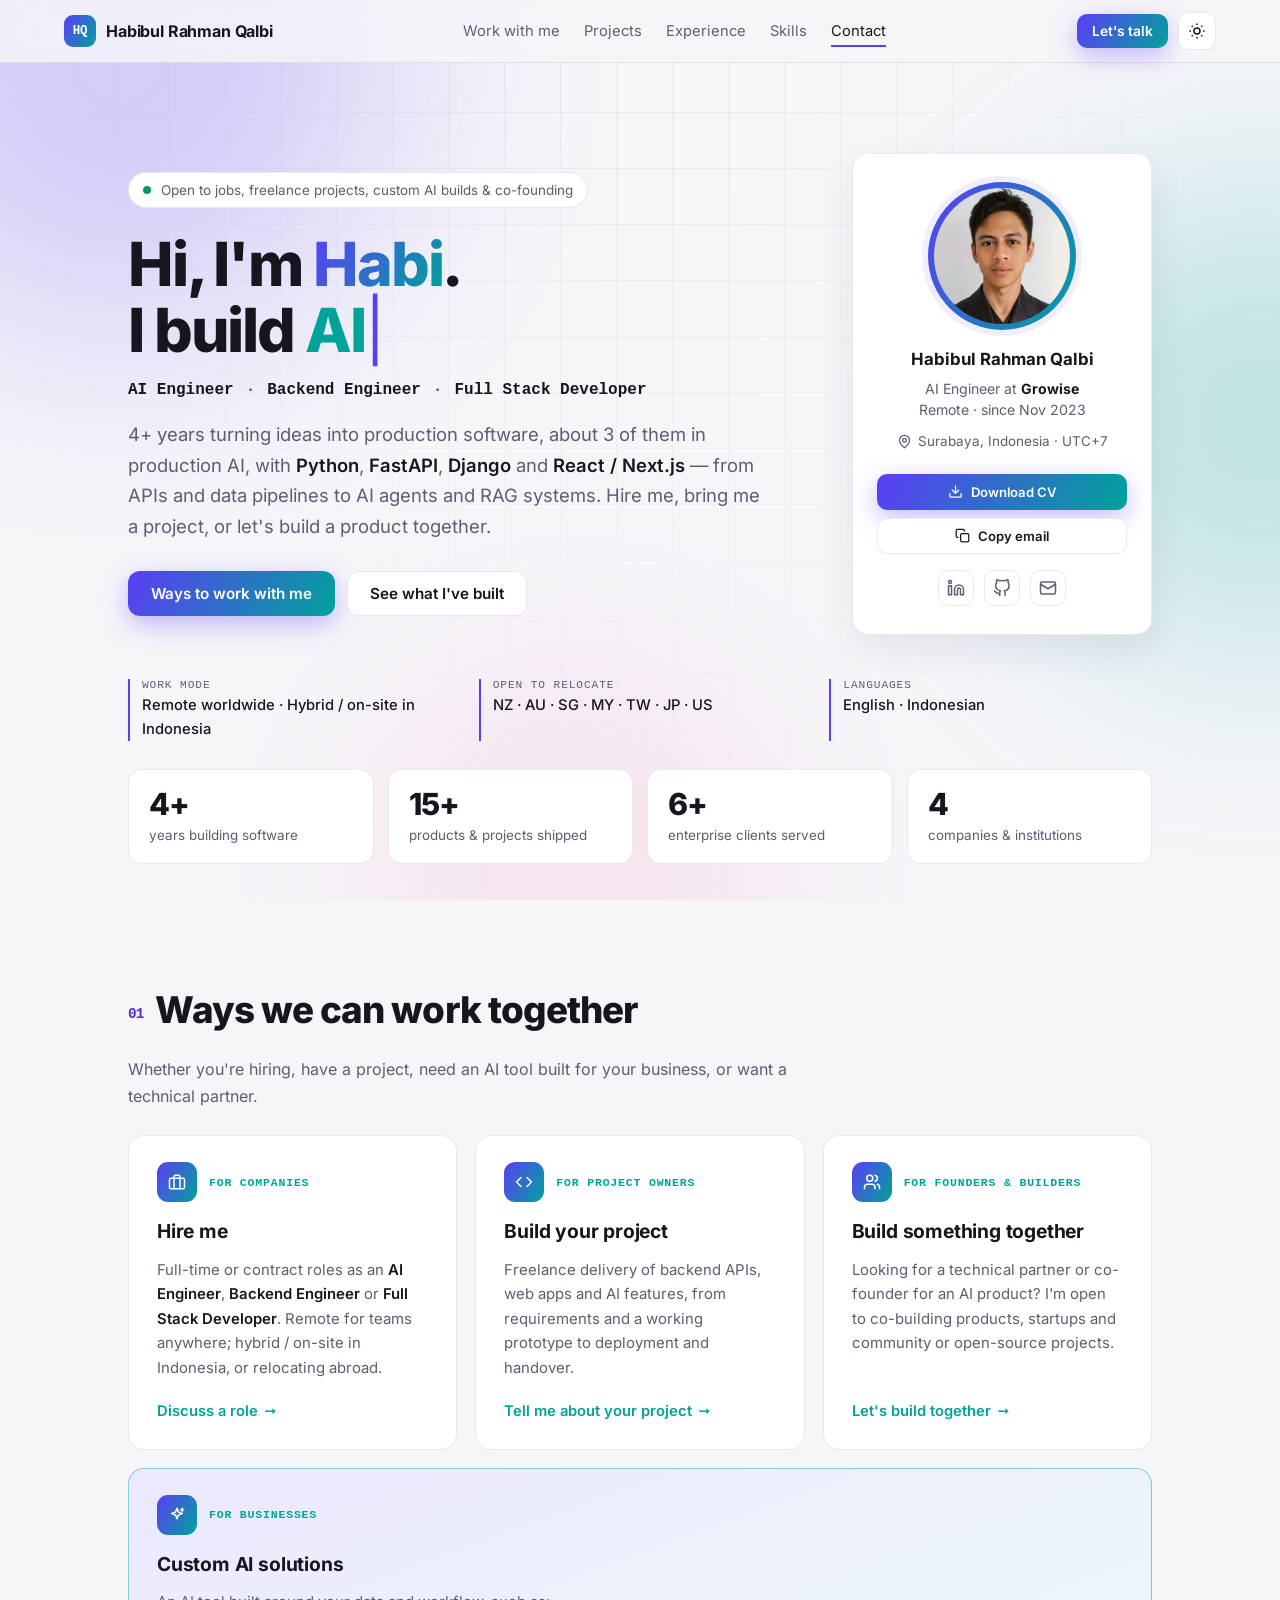
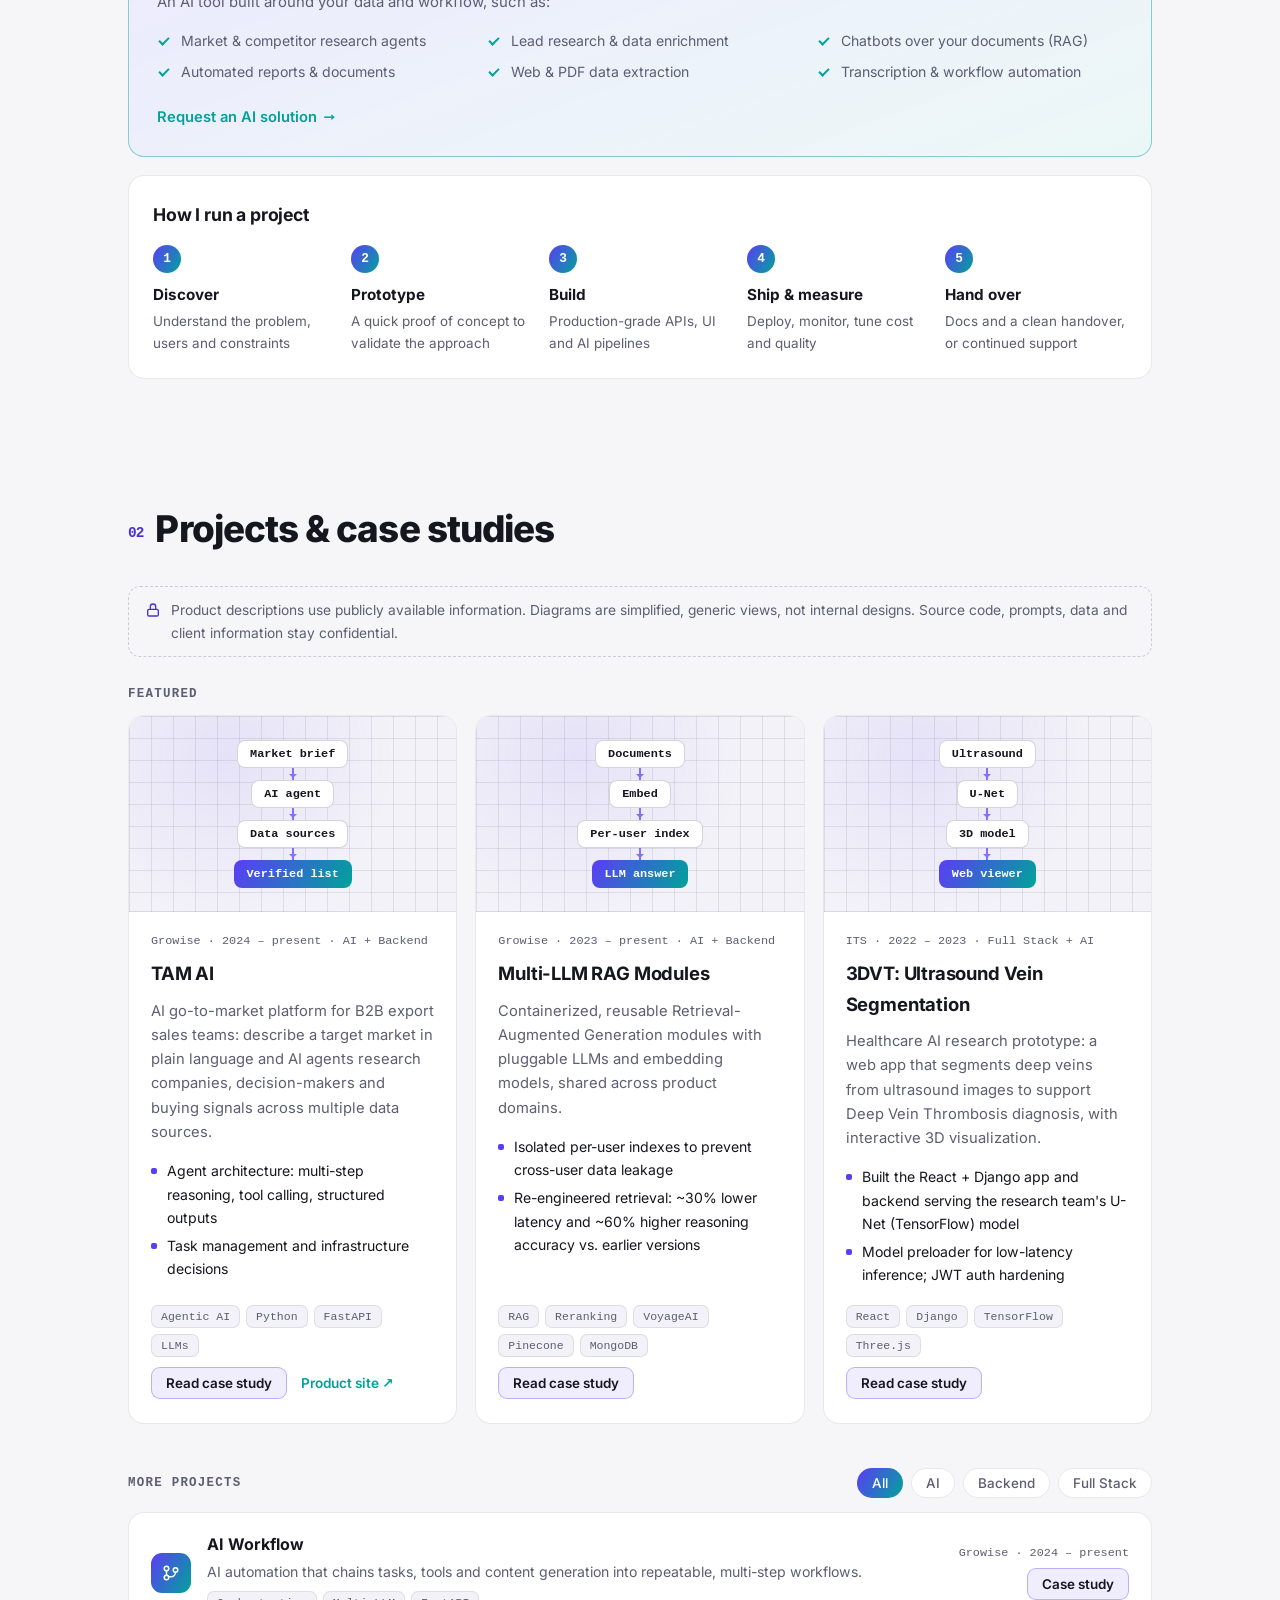
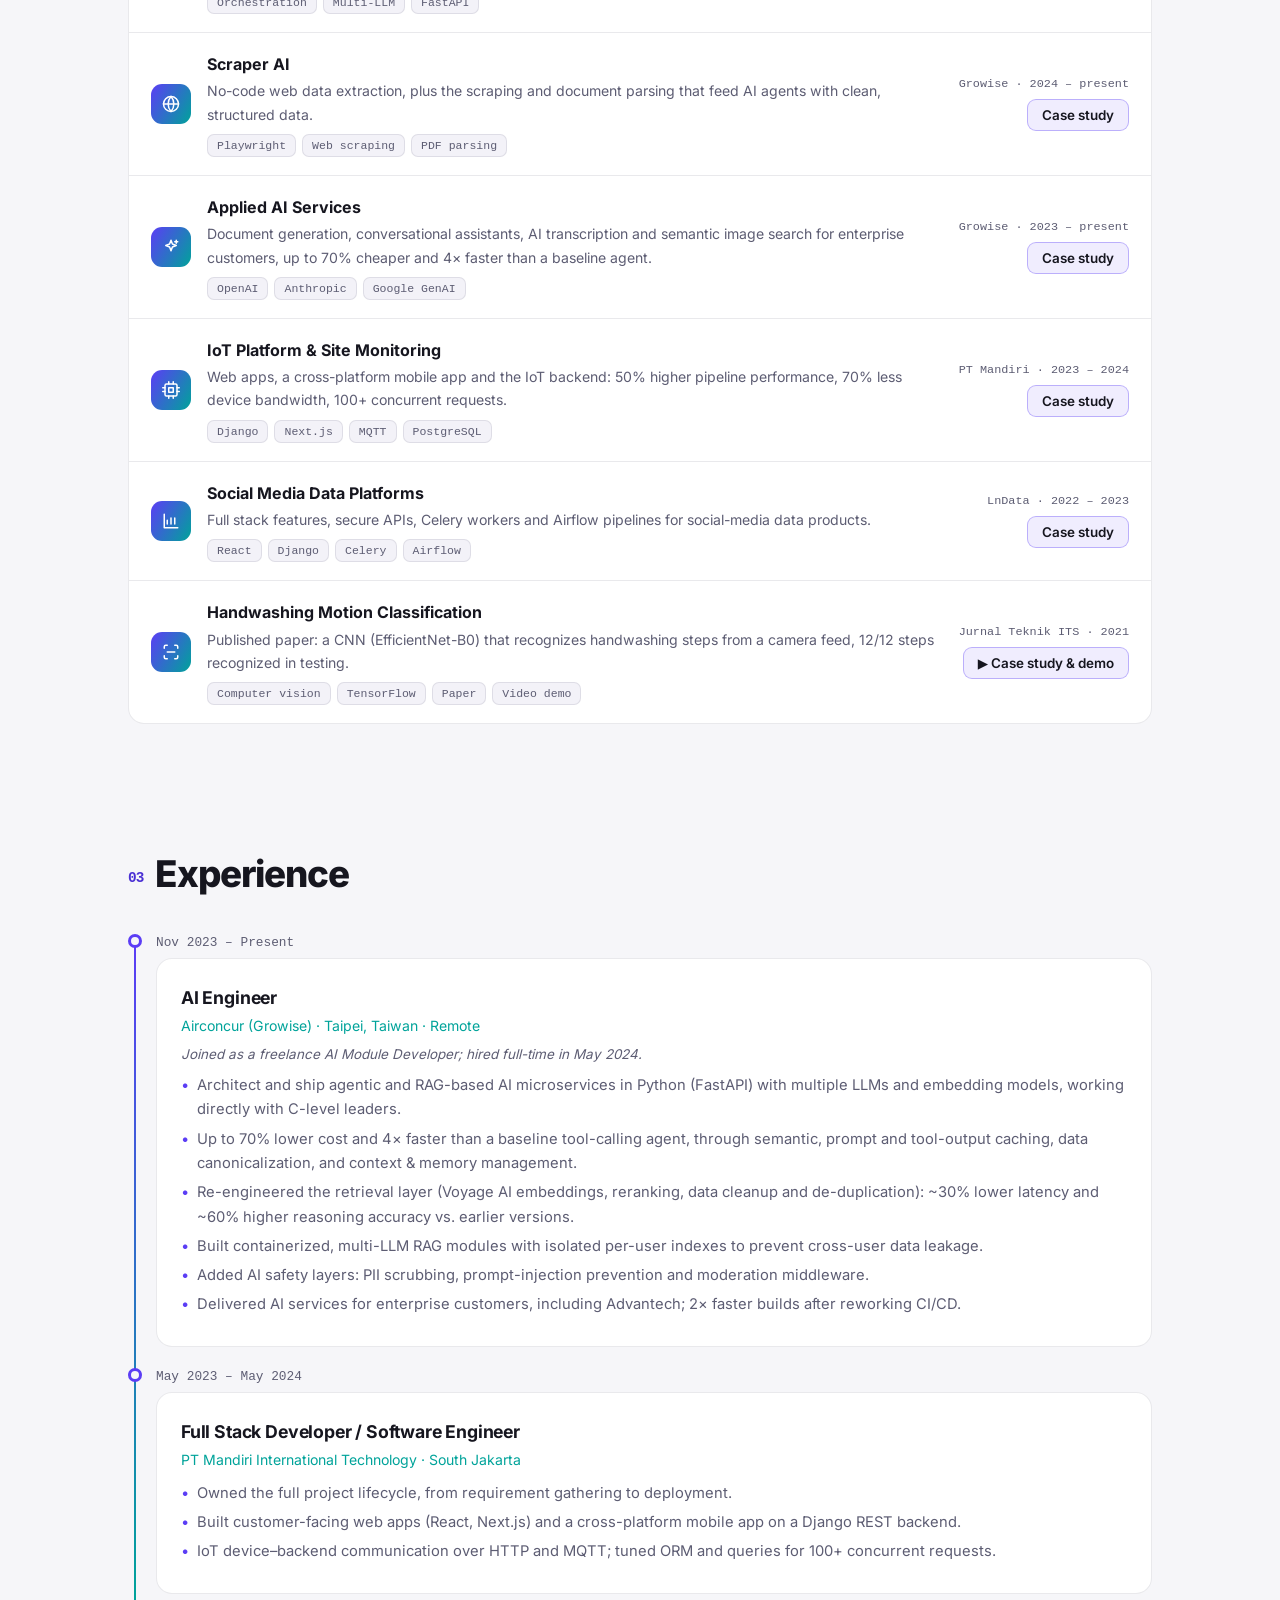
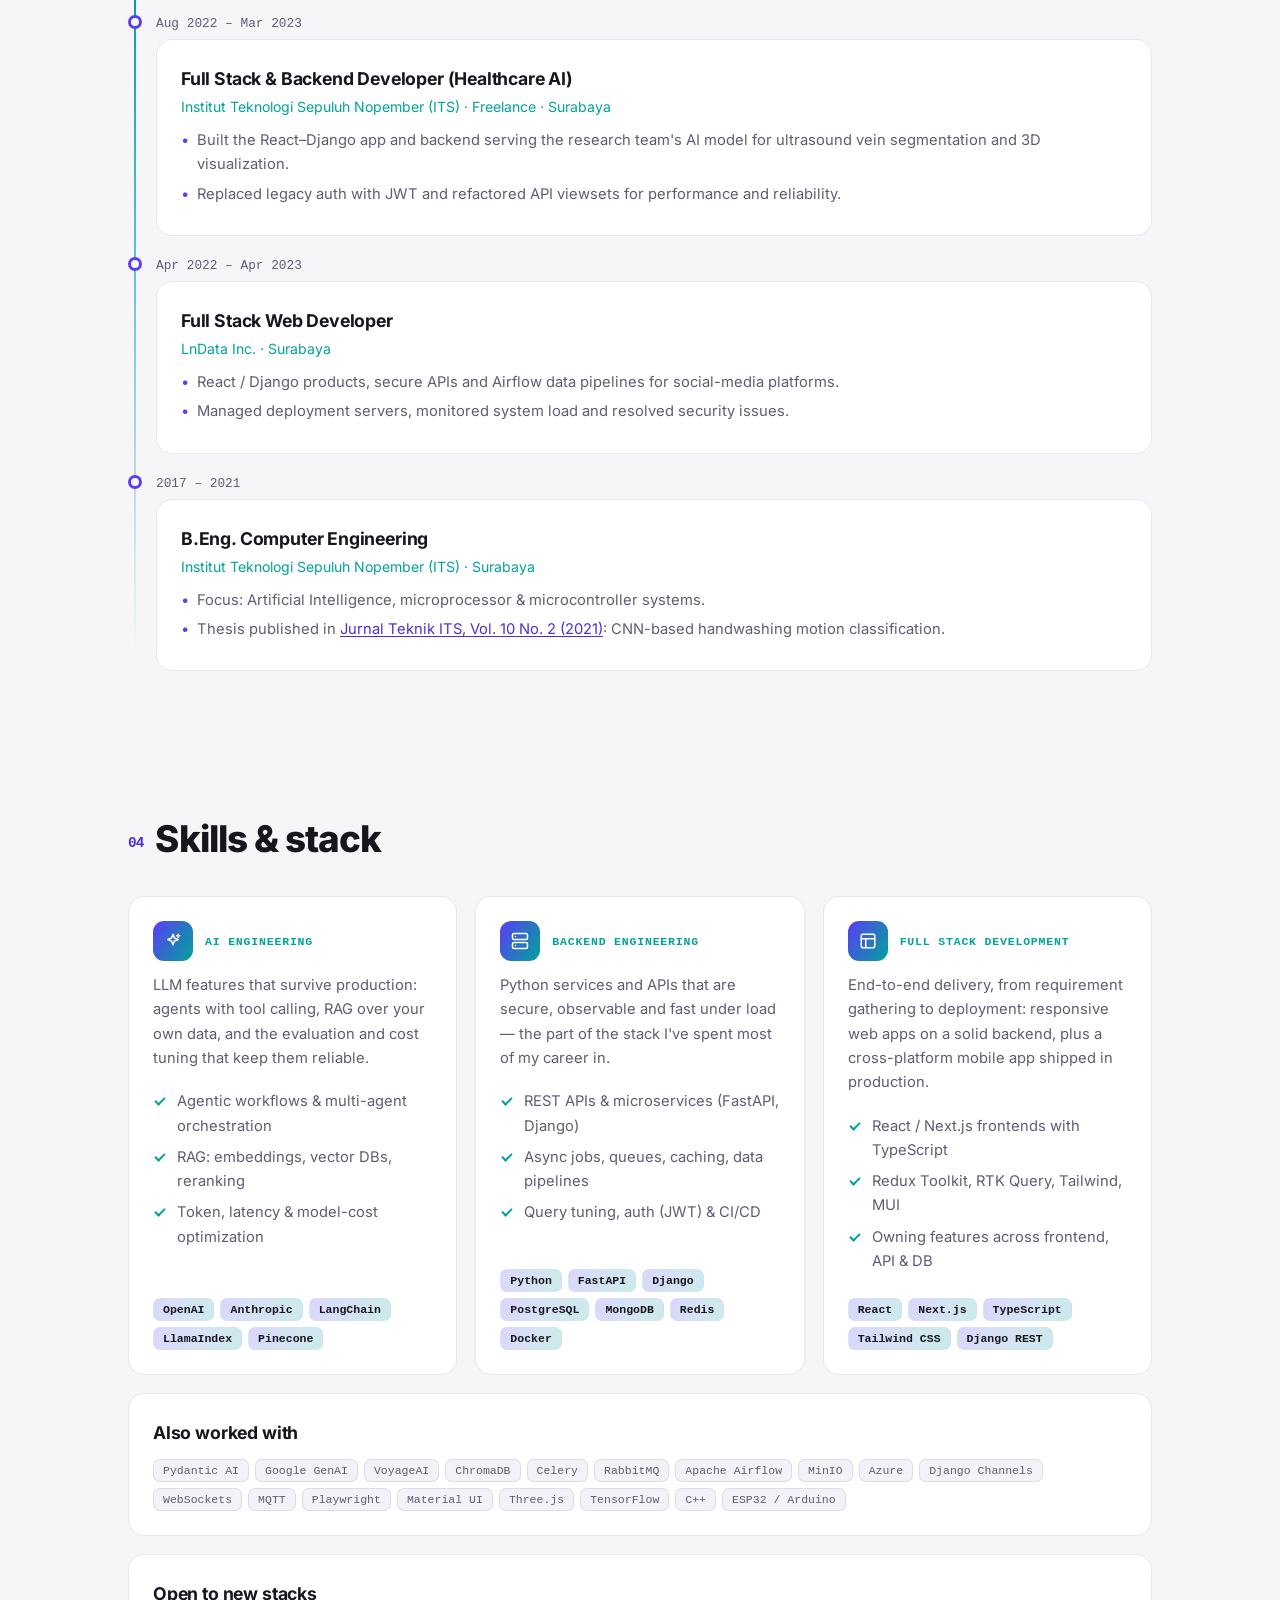
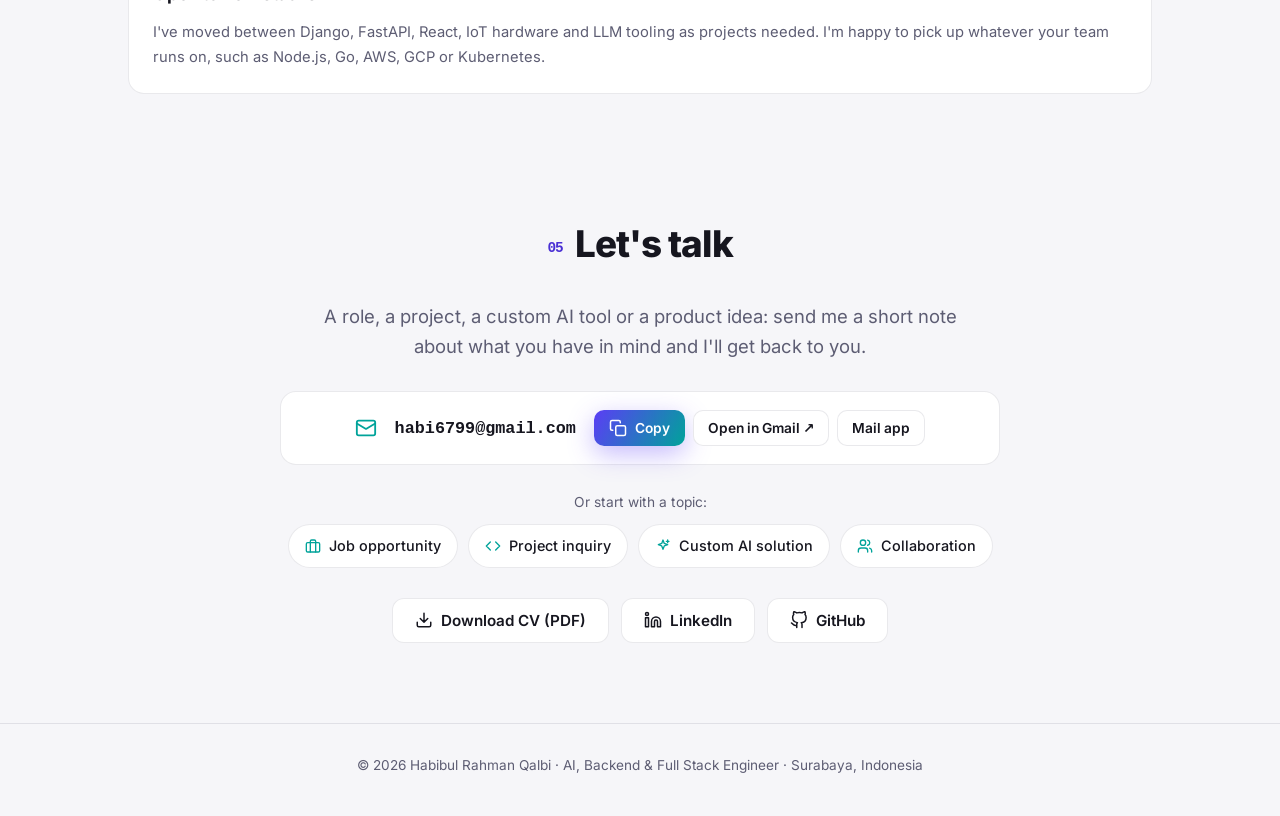
==== commit ae21044d: "Use contract job title: AI Engineer" ====
--- a/index.html
+++ b/index.html
@@ -138,7 +138,7 @@
         <aside class="profile card" aria-label="Profile summary">
           <picture class="avatar"><source srcset="avatar.webp" type="image/webp" /><img src="avatar.jpg" alt="Photo of Habibul Rahman Qalbi" width="400" height="400" fetchpriority="high" /></picture>
           <p class="p-name">Habibul Rahman Qalbi</p>
-          <p class="p-now">AI / LLM Engineer at <strong>Growise</strong><br />Remote · since Nov 2023</p>
+          <p class="p-now">AI Engineer at <strong>Growise</strong><br />Remote · since Nov 2023</p>
           <p class="p-loc"><svg class="i" aria-hidden="true"><use href="#i-pin"/></svg> Surabaya, Indonesia · UTC+7</p>
           <div class="p-actions-row">
             <a class="btn primary small" href="Habibul_Rahman_Qalbi_CV.pdf" download><svg class="i" aria-hidden="true"><use href="#i-download"/></svg> Download CV</a>
@@ -322,7 +322,7 @@
         <li class="reveal">
           <div class="t-date">Nov 2023 – Present</div>
           <div class="t-body card">
-            <h3>AI / LLM Engineer</h3>
+            <h3>AI Engineer</h3>
             <p class="t-org">Airconcur (Growise) · Taipei, Taiwan · Remote</p>
             <p class="t-note">Joined as a freelance AI Module Developer; hired full-time in May 2024.</p>
             <ul>
@@ -461,7 +461,7 @@
   <dialog class="cs" id="cs-tam" aria-labelledby="cs-tam-t">
     <div class="cs-inner">
       <button class="cs-close" aria-label="Close case study">✕</button>
-      <p class="cs-org">Growise (Airconcur) · AI / LLM Engineer · 2024 – present</p>
+      <p class="cs-org">Growise (Airconcur) · AI Engineer · 2024 – present</p>
       <h3 id="cs-tam-t">TAM AI — AI go-to-market platform</h3>
       <h4>The product</h4>
       <p>B2B export sales teams spend hours finding which overseas companies buy their product, who the decision-maker is, and whether an email actually works. TAM AI lets a user describe a target market in plain language; AI agents then research it across a global company database, US customs trade records (by HS code), LinkedIn decision-maker data and government tenders, verify email deliverability, and return a structured, exportable list that can be monitored for new buying signals.</p>
@@ -486,7 +486,7 @@
   <dialog class="cs" id="cs-workflow" aria-labelledby="cs-workflow-t">
     <div class="cs-inner">
       <button class="cs-close" aria-label="Close case study">✕</button>
-      <p class="cs-org">Growise (Airconcur) · AI / LLM Engineer · 2024 – present</p>
+      <p class="cs-org">Growise (Airconcur) · AI Engineer · 2024 – present</p>
       <h3 id="cs-workflow-t">AI Workflow — AI automation for business teams</h3>
       <h4>The product</h4>
       <p>Growise Workflow is an AI automation tool that sequences tasks and generates content, so business teams can turn repetitive, multi-step work into a reusable workflow instead of prompting a chatbot by hand every time.</p>
@@ -505,7 +505,7 @@
   <dialog class="cs" id="cs-scraper" aria-labelledby="cs-scraper-t">
     <div class="cs-inner">
       <button class="cs-close" aria-label="Close case study">✕</button>
-      <p class="cs-org">Growise (Airconcur) · AI / LLM Engineer · 2024 – present</p>
+      <p class="cs-org">Growise (Airconcur) · AI Engineer · 2024 – present</p>
       <h3 id="cs-scraper-t">Scraper AI — web data for people and agents</h3>
       <h4>The product</h4>
       <p>Growise's Scraper lets non-technical users extract data from websites without writing code. The same need shows up inside AI agents: they need clean, structured content from web pages and documents before they can reason over it.</p>
@@ -523,7 +523,7 @@
   <dialog class="cs" id="cs-rag" aria-labelledby="cs-rag-t">
     <div class="cs-inner">
       <button class="cs-close" aria-label="Close case study">✕</button>
-      <p class="cs-org">Growise (Airconcur) · AI Module Developer → AI / LLM Engineer · 2023 – present</p>
+      <p class="cs-org">Growise (Airconcur) · AI Module Developer → AI Engineer · 2023 – present</p>
       <h3 id="cs-rag-t">Multi-LLM RAG Modules</h3>
       <h4>The problem</h4>
       <p>Several AI products needed to answer questions over customer-specific data, with LLMs and embedding models tailored per client, and without ever mixing data between users.</p>
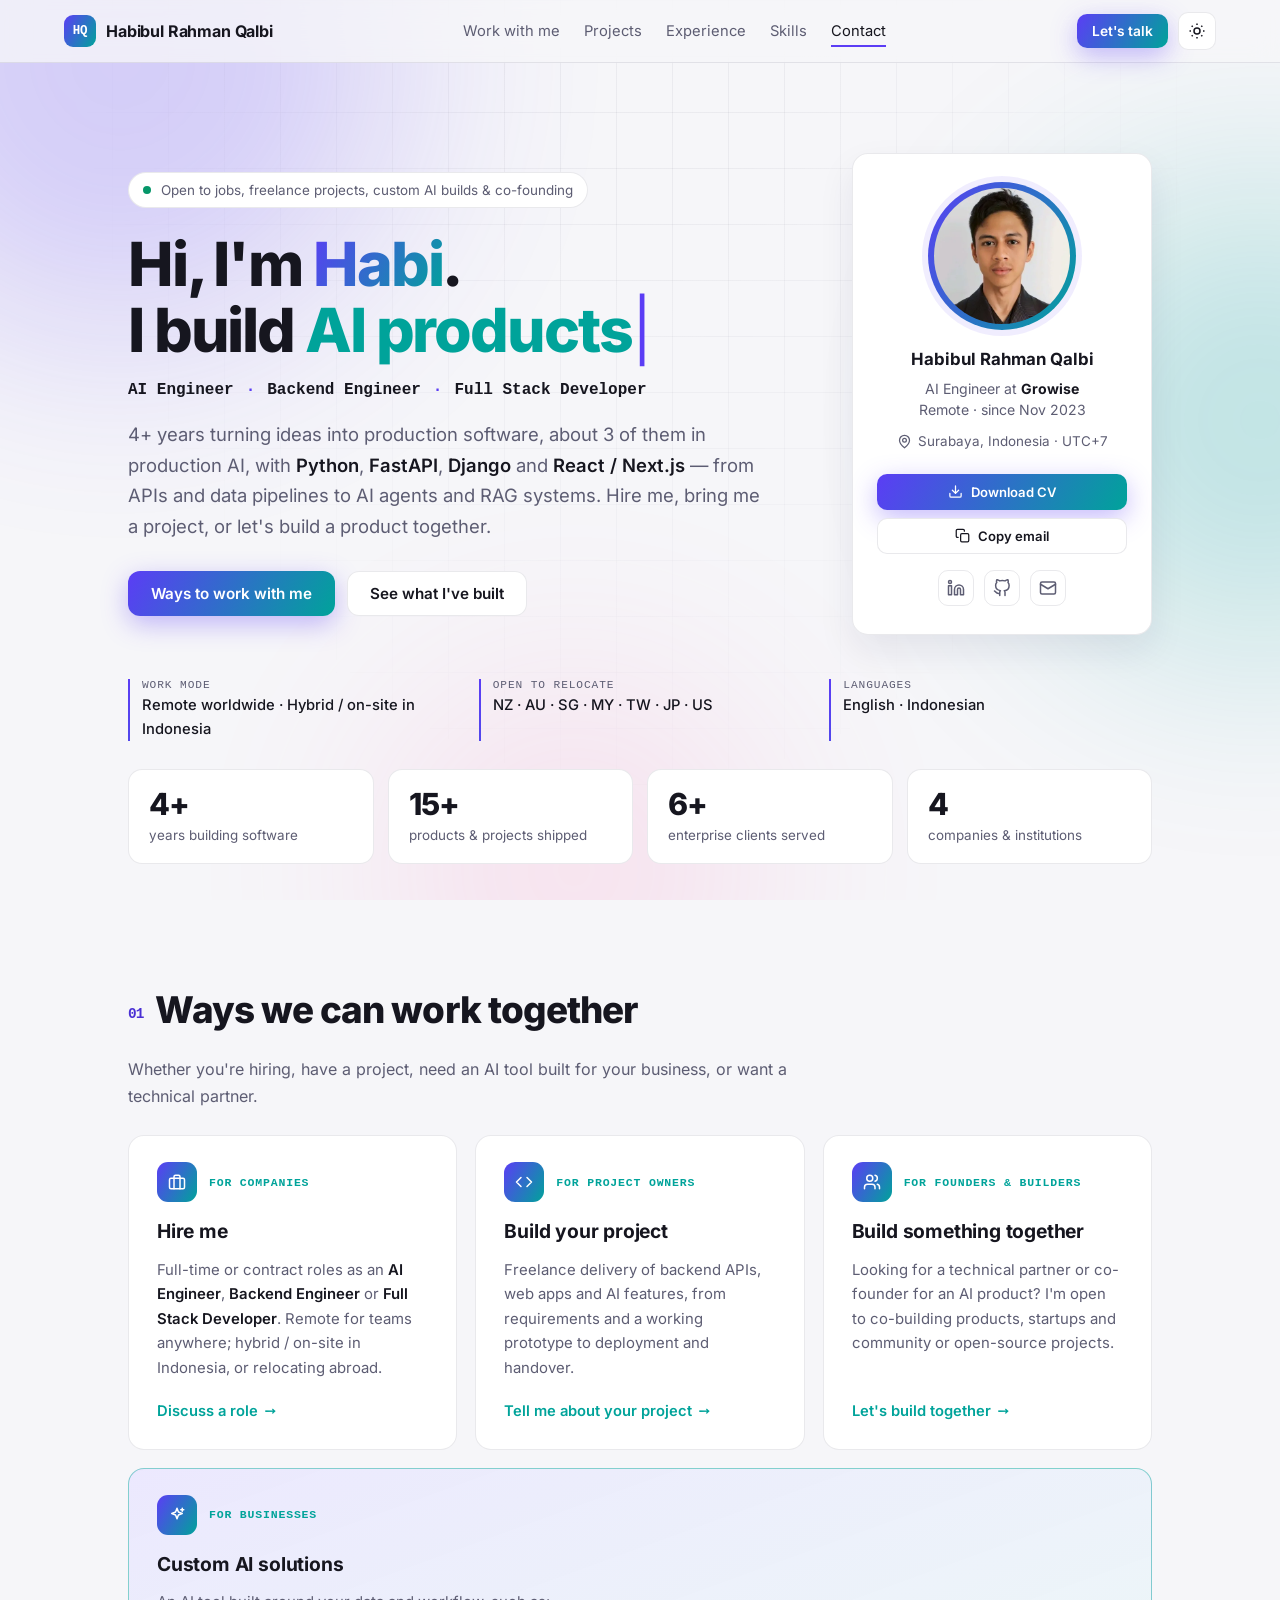
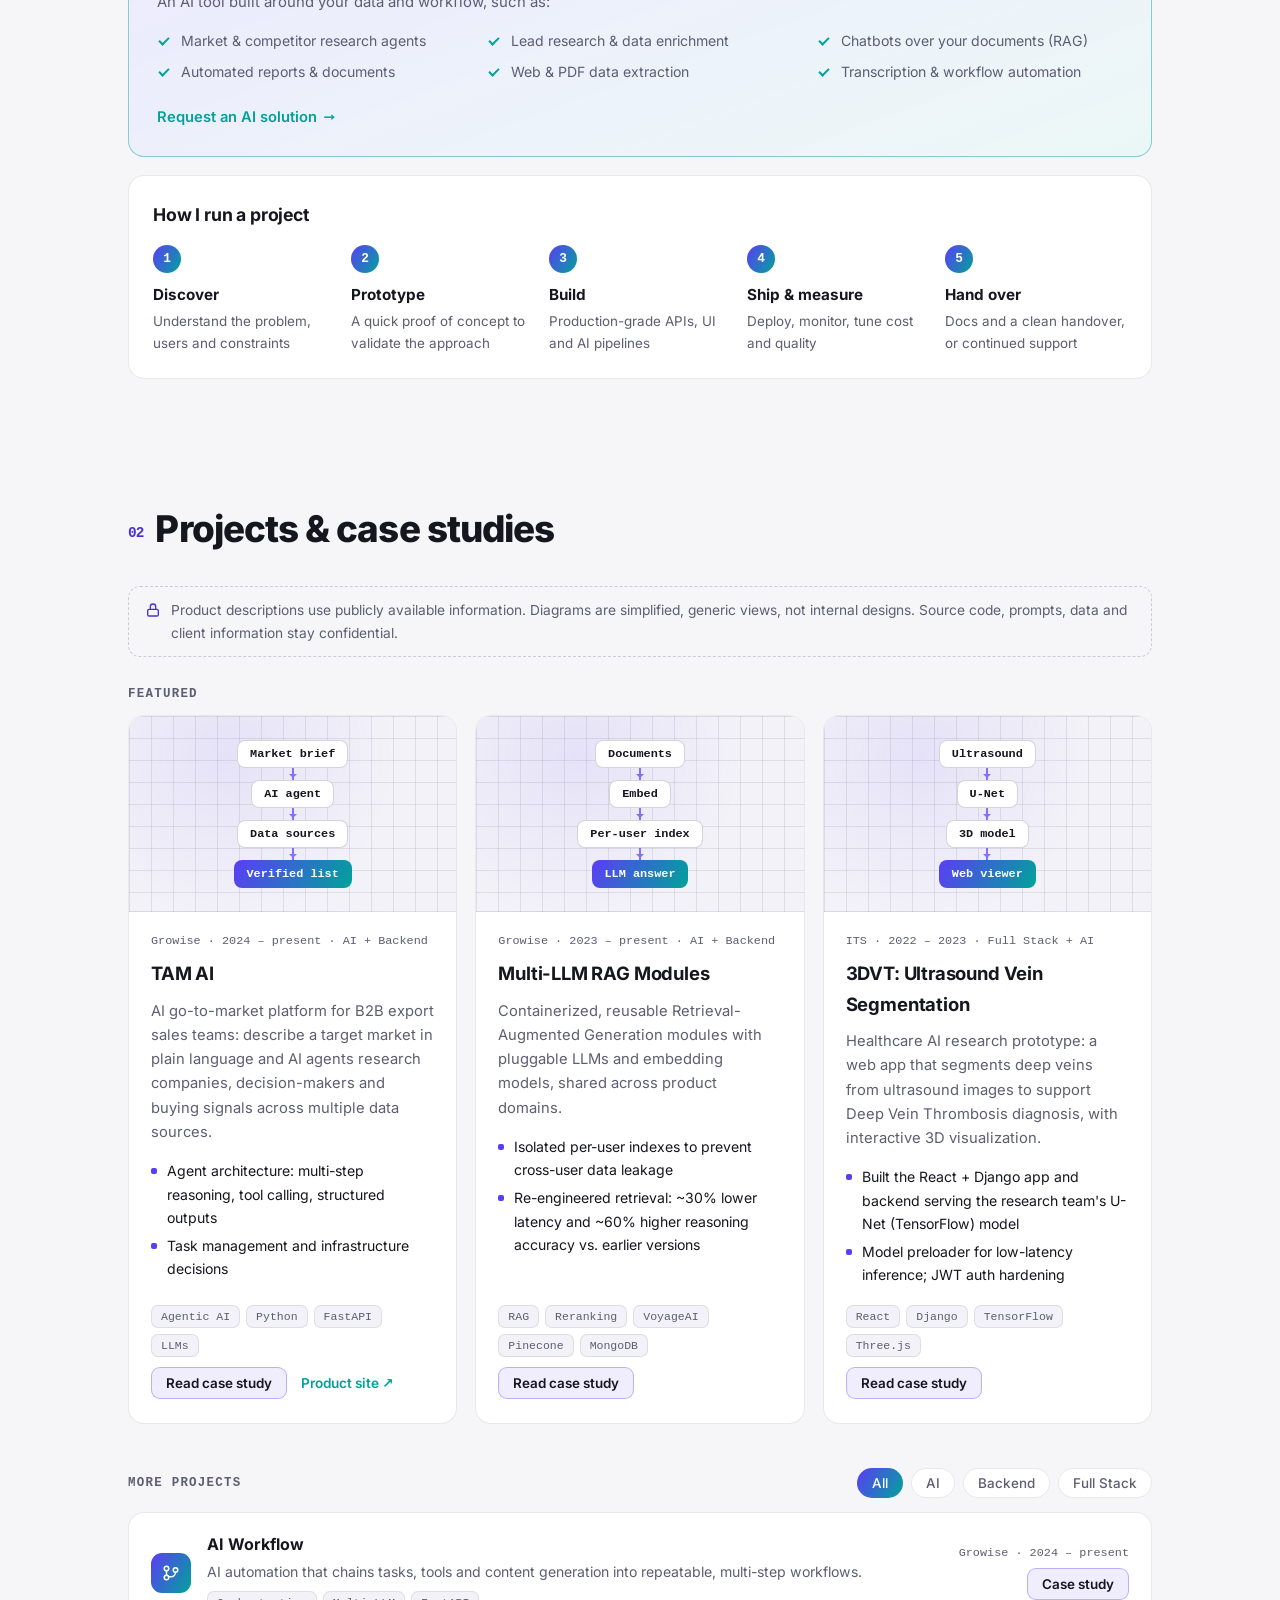
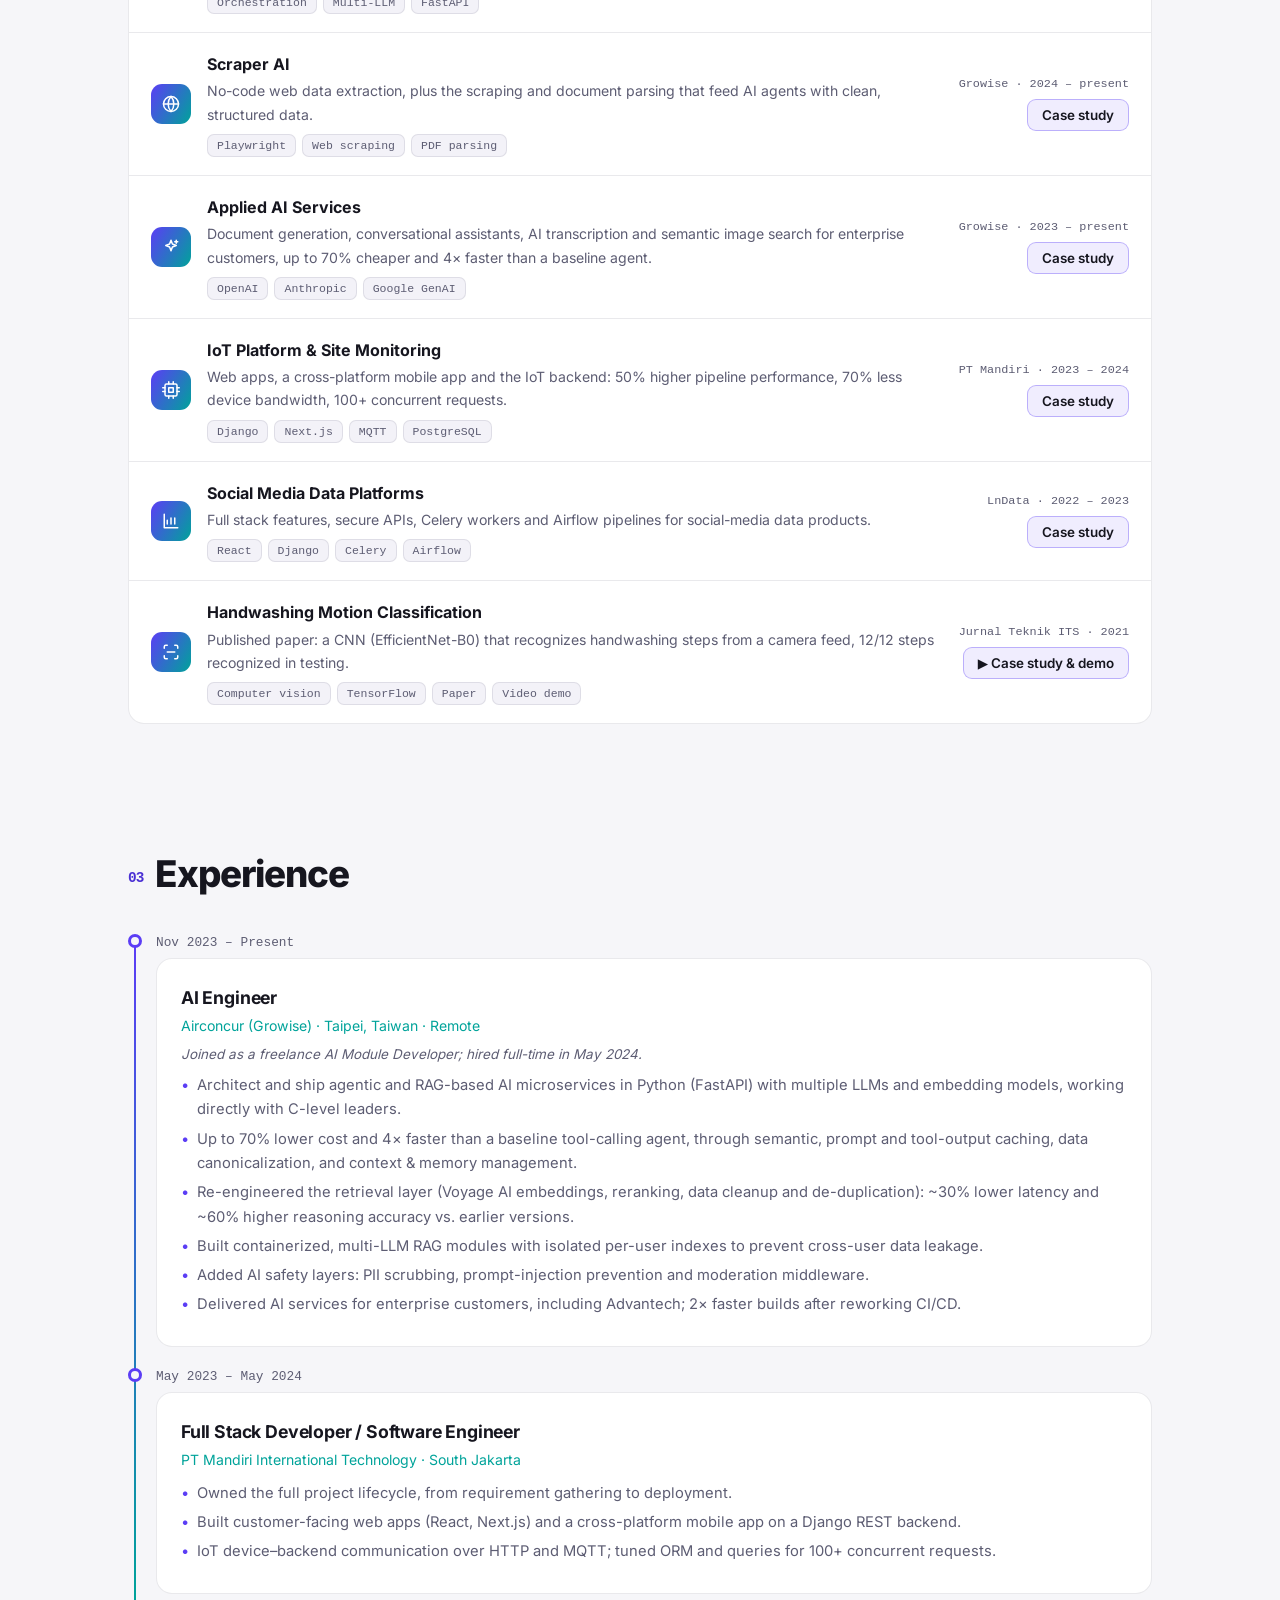
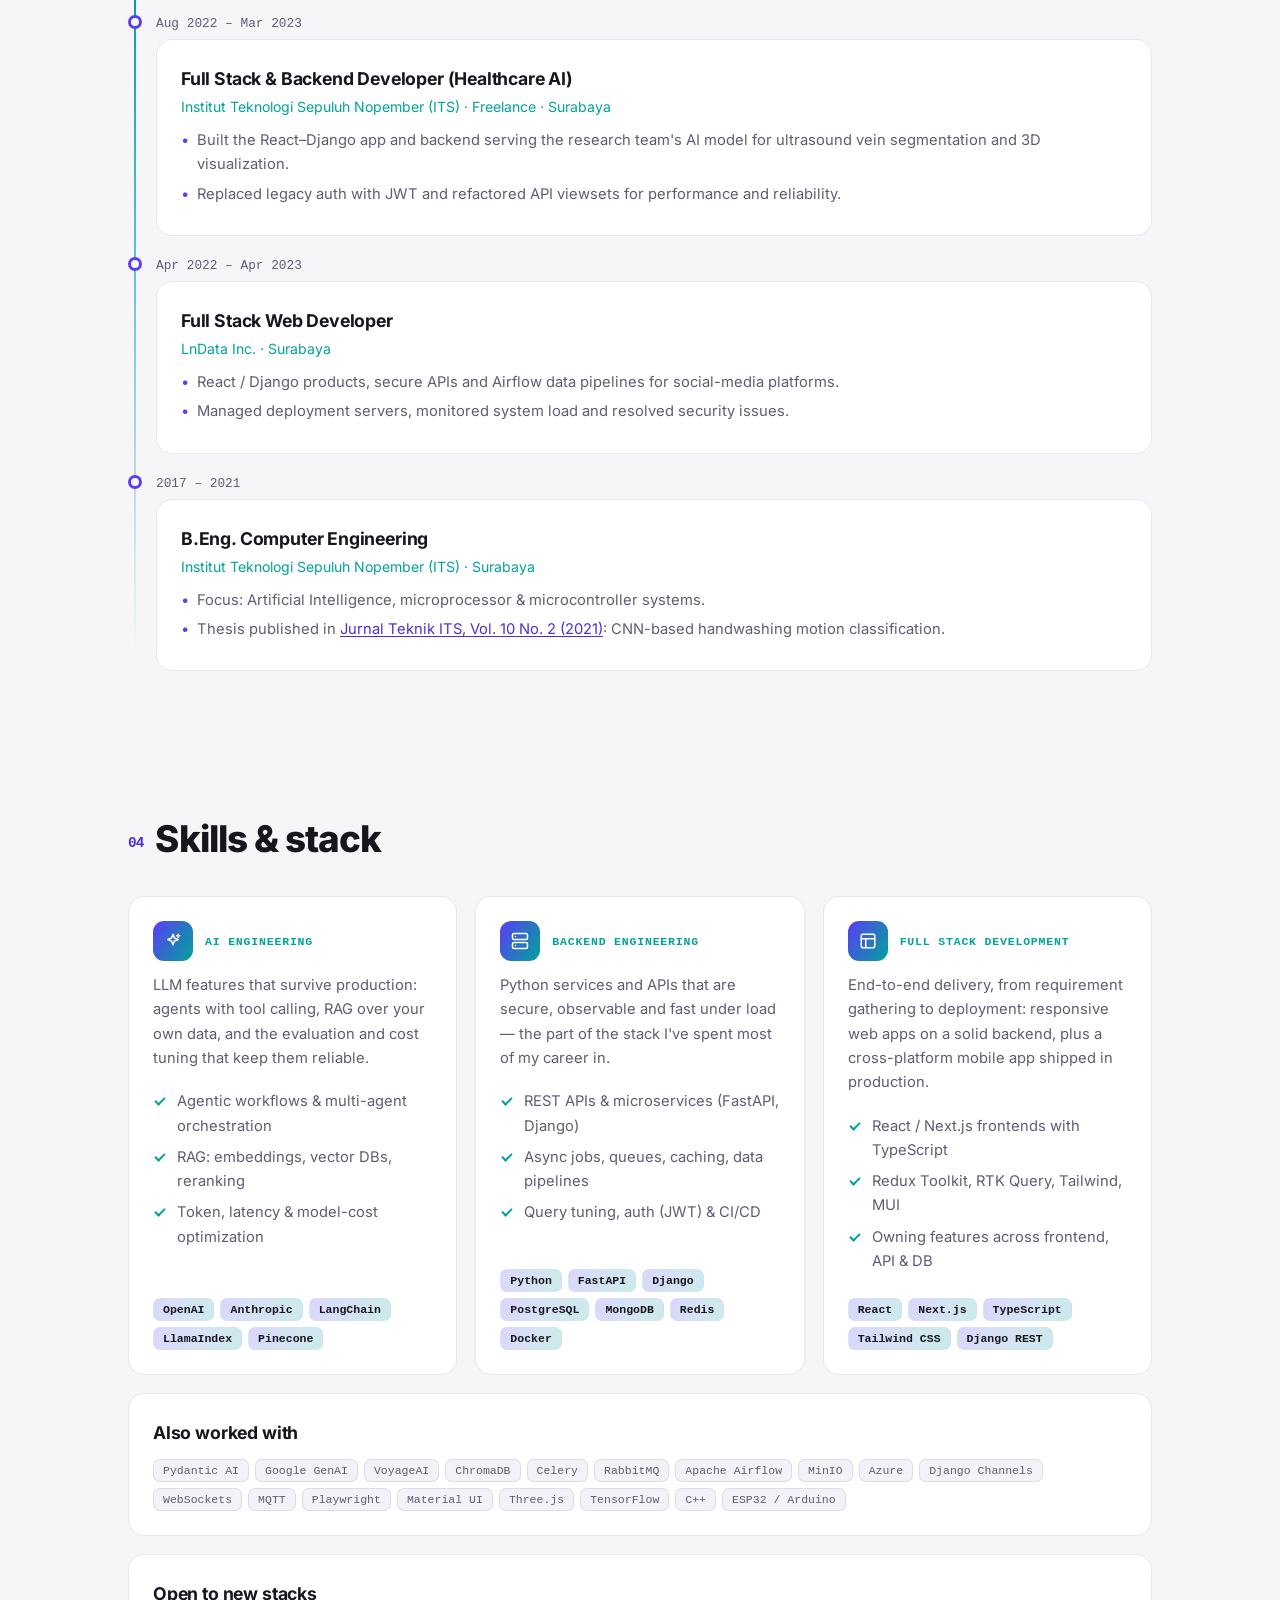
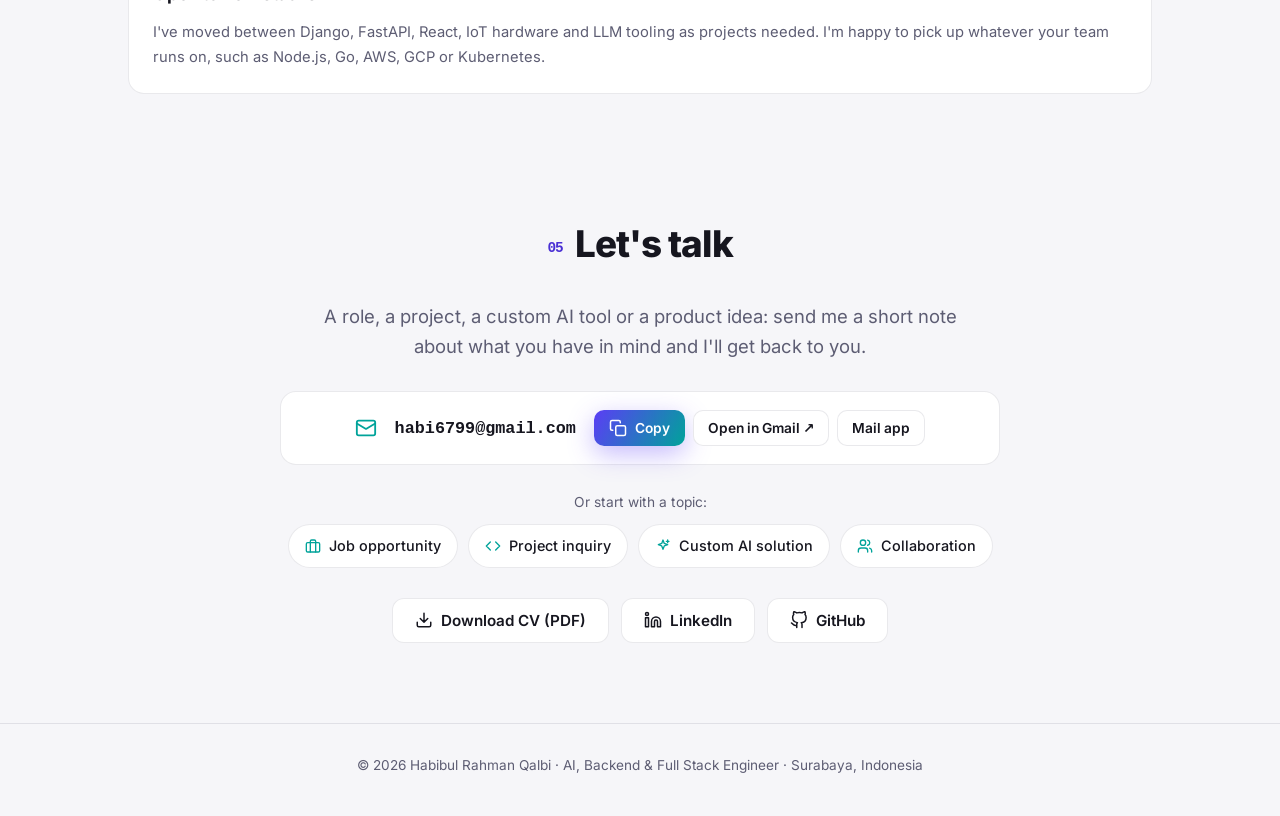
==== commit 42c1347c: "Inline CSS to remove the render-blocking stylesheet" ====
--- a/index.html
+++ b/index.html
@@ -62,7 +62,7 @@
 
   <link rel="icon" href="data:image/svg+xml,%3Csvg xmlns='http://www.w3.org/2000/svg' viewBox='0 0 64 64'%3E%3Cdefs%3E%3ClinearGradient id='g' x1='0' y1='0' x2='1' y2='1'%3E%3Cstop offset='0' stop-color='%237c5cff'/%3E%3Cstop offset='1' stop-color='%2300d4c8'/%3E%3C/linearGradient%3E%3C/defs%3E%3Crect width='64' height='64' rx='14' fill='url(%23g)'/%3E%3Ctext x='32' y='42' font-family='monospace' font-size='24' font-weight='700' text-anchor='middle' fill='white'%3EHQ%3C/text%3E%3C/svg%3E" />
   <link rel="preload" as="font" type="font/woff2" href="fonts/inter-var-latin.woff2" crossorigin />
-  <link rel="stylesheet" href="style.css?v=20260927c" />
+  <style> @font-face{font-family:"Inter";src:url("fonts/inter-var-latin.woff2") format("woff2");font-weight:100 900;font-style:normal;font-display:swap}@font-face{font-family:"Inter Fallback";src:local("Arial"),local("Liberation Sans"),local("Helvetica");size-adjust:107.4%;ascent-override:90.2%;descent-override:22.5%;line-gap-override:0%}:root{--bg:#0c0c12;--bg-2:#13131b;--card:#15151e;--card-2:#1b1b26;--border:rgba(255,255,255,0.08);--border-strong:rgba(255,255,255,0.16);--text:#ededf3;--muted:#9d9db2;--accent:#7c5cff;--accent-2:#00d4c8;--grad:linear-gradient(120deg,var(--accent),var(--accent-2));--accent-ink:#ffffff;--accent-soft:rgba(139,108,255,0.14);--accent-text:#c3b4ff;--ok:#34d399;--shadow:0 16px 40px rgba(0,0,0,0.35);--blob:0.45;--sans:"Inter","Inter Fallback",system-ui,-apple-system,sans-serif;--mono:ui-monospace,SFMono-Regular,"Cascadia Mono","Segoe UI Mono",Menlo,Consolas,"Liberation Mono",monospace;color-scheme:dark}:root[data-theme="light"]{--bg:#f6f6f9;--bg-2:#ffffff;--card:#ffffff;--card-2:#f3f2f8;--border:rgba(20,20,50,0.09);--border-strong:rgba(20,20,50,0.18);--text:#16161f;--muted:#5d5d73;--accent:#5b3df5;--accent-2:#00a39a;--accent-soft:rgba(91,61,245,0.09);--accent-text:#4a30d4;--ok:#059669;--shadow:0 16px 36px rgba(30,30,80,0.08);--blob:0.22;color-scheme:light}@media (prefers-color-scheme:light){:root:not([data-theme="dark"]){--bg:#f6f6f9;--bg-2:#ffffff;--card:#ffffff;--card-2:#f3f2f8;--border:rgba(20,20,50,0.09);--border-strong:rgba(20,20,50,0.18);--text:#16161f;--muted:#5d5d73;--accent:#5b3df5;--accent-2:#00a39a;--accent-soft:rgba(91,61,245,0.09);--accent-text:#4a30d4;--ok:#059669;--shadow:0 16px 36px rgba(30,30,80,0.08);--blob:0.22;color-scheme:light}}*,*::before,*::after{box-sizing:border-box}*{margin:0;padding:0}html{scroll-behavior:smooth;scroll-padding-top:80px}body{font-family:var(--sans);background:var(--bg);color:var(--text);line-height:1.65;overflow-x:hidden;transition:background 0.3s,color 0.3s}a{color:inherit;text-decoration:none}ul,ol{list-style:none}img{display:block;max-width:100%}.i{width:18px;height:18px;fill:none;stroke:currentColor;stroke-width:2;stroke-linecap:round;stroke-linejoin:round;flex-shrink:0}.i.big{width:22px;height:22px}:focus-visible{outline:2px solid var(--accent);outline-offset:3px;border-radius:6px}.skip{position:absolute;left:-999px;top:8px;z-index:200;padding:10px 14px;border-radius:8px;background:var(--accent);color:#fff}.skip:focus{left:8px}.inline-link{color:var(--accent-text);text-decoration:underline;text-underline-offset:2px}.bg{position:fixed;inset:0;z-index:-1;overflow:hidden;pointer-events:none}.blob{position:absolute;border-radius:50%;filter:blur(110px);opacity:var(--blob);background:var(--accent)}.b1{width:560px;height:560px;top:-220px;left:-160px}.b2{width:480px;height:480px;top:20%;right:-220px}.grid{position:absolute;inset:0;background-image:linear-gradient(var(--border) 1px,transparent 1px),linear-gradient(90deg,var(--border) 1px,transparent 1px);background-size:56px 56px;mask-image:radial-gradient(ellipse at 50% 0%,#000 15%,transparent 65%);-webkit-mask-image:radial-gradient(ellipse at 50% 0%,#000 15%,transparent 65%);opacity:0.55}.progress{position:fixed;top:0;left:0;height:2px;width:100%;transform:scaleX(0);transform-origin:left;z-index:100;background:var(--accent)}.nav{position:sticky;top:0;z-index:50;display:flex;align-items:center;justify-content:space-between;gap:16px;padding:12px clamp(16px,5vw,64px);backdrop-filter:blur(14px);-webkit-backdrop-filter:blur(14px);background:color-mix(in srgb,var(--bg) 78%,transparent);border-bottom:1px solid var(--border)}.logo{display:flex;align-items:center;gap:10px;font-weight:700;letter-spacing:-0.01em;white-space:nowrap}.logo-mark{display:grid;place-items:center;width:32px;height:32px;border-radius:9px;background:var(--accent);color:#fff;font:700 0.78rem var(--mono);flex-shrink:0}.logo-name .short{display:none}.links{display:flex;gap:24px;font-size:0.92rem;color:var(--muted)}.links a{position:relative;transition:color 0.2s}.links a::after{content:"";position:absolute;left:0;bottom:-4px;height:2px;width:0;background:var(--accent);transition:width 0.25s}.links a:hover,.links a.active{color:var(--text)}.links a:hover::after,.links a.active::after{width:100%}.nav-actions{display:flex;align-items:center;gap:10px}.icon-btn{display:grid;place-items:center;width:38px;height:38px;border-radius:10px;cursor:pointer;background:var(--card);border:1px solid var(--border);color:var(--text)}.icon-btn .sun{display:none}:root[data-theme="light"] .icon-btn .sun{display:block}:root[data-theme="light"] .icon-btn .moon{display:none}@media (prefers-color-scheme:light){:root:not([data-theme="dark"]) .icon-btn .sun{display:block}:root:not([data-theme="dark"]) .icon-btn .moon{display:none}}.menu-btn{display:none}.btn{display:inline-flex;align-items:center;gap:8px;padding:12px 22px;border-radius:12px;font:600 0.95rem var(--sans);cursor:pointer;border:1px solid transparent;transition:transform 0.2s,background 0.2s,border-color 0.2s}.btn.small{padding:8px 14px;font-size:0.86rem;border-radius:10px}.btn.primary{background:var(--accent);color:var(--accent-ink)}.btn.primary:hover{background:color-mix(in srgb,var(--accent) 88%,#fff)}.btn.ghost{background:var(--card);border-color:var(--border);color:var(--text)}.btn.ghost:hover{border-color:var(--border-strong)}.btn:hover{transform:translateY(-2px)}main{max-width:1120px;margin:0 auto;padding:0 clamp(16px,5vw,48px)}.section{padding:96px 0 24px}h2{font-size:clamp(1.7rem,3.5vw,2.3rem);font-weight:800;letter-spacing:-0.025em;margin-bottom:26px}h2 .num{font:600 0.9rem var(--mono);color:var(--accent-text);margin-right:12px;vertical-align:0.35em}h3{font-size:1.1rem;font-weight:700;letter-spacing:-0.01em}.section-lead{color:var(--muted);max-width:680px;margin:-10px 0 26px}.card{background:var(--card);border:1px solid var(--border);border-radius:16px;padding:24px}.hero{padding:clamp(48px,10vh,110px) 0 20px}.hero-grid{display:grid;grid-template-columns:minmax(0,1fr) 300px;gap:48px;align-items:center}.eyebrow{display:inline-flex;align-items:center;gap:10px;padding:6px 14px;border-radius:999px;font-size:0.84rem;color:var(--muted);background:var(--card);border:1px solid var(--border);margin-bottom:24px}.dot{width:8px;height:8px;border-radius:50%;background:var(--ok);box-shadow:0 0 0 0 rgba(52,211,153,.6);animation:pulse 2s infinite}@keyframes pulse{70%{box-shadow:0 0 0 9px rgba(52,211,153,0)}100%{box-shadow:0 0 0 0 rgba(52,211,153,0)}}.hero h1{font-size:clamp(2rem,5.2vw,3.8rem);line-height:1.08;font-weight:800;letter-spacing:-0.035em}.accent{color:var(--accent-text)}.type-line{display:block;white-space:nowrap}.typed{color:var(--accent-text)}.caret{color:var(--accent);animation:blink 1s steps(1) infinite;font-weight:400}@keyframes blink{50%{opacity:0}}.role-line{display:flex;flex-wrap:wrap;gap:4px 0;margin-top:18px;font:600 clamp(0.9rem,1.5vw,1rem) var(--mono)}.role-line b{font-weight:600;white-space:nowrap}.role-line b + b::before{content:"·";color:var(--accent);margin:0 12px}.lead{font-size:clamp(1rem,1.7vw,1.15rem);color:var(--muted);max-width:640px;margin-top:20px}.lead strong{color:var(--text);font-weight:600}.cta{display:flex;flex-wrap:wrap;gap:12px;margin-top:30px}.profile{text-align:center;padding:28px 24px;box-shadow:var(--shadow)}.avatar{display:block;width:148px;height:148px;margin:0 auto 16px;border-radius:50%;overflow:hidden;border:3px solid var(--accent);box-shadow:0 0 0 6px var(--accent-soft)}.avatar img{width:100%;height:100%;object-fit:cover}.p-name{font-weight:700;font-size:1.05rem}.p-now{color:var(--muted);font-size:0.88rem;margin-top:4px;line-height:1.5}.p-now strong{color:var(--text)}.p-loc{display:inline-flex;align-items:center;gap:6px;color:var(--muted);font-size:0.84rem;margin-top:10px}.p-loc .i{width:15px;height:15px}.p-actions-row{display:grid;grid-template-columns:1fr;gap:8px;margin-top:18px}.p-actions-row .btn{justify-content:center;padding:9px 8px;font-size:0.82rem}.p-actions-row .i{width:15px;height:15px}.p-social{display:flex;justify-content:center;gap:10px;margin-top:16px}.p-social a{display:grid;place-items:center;width:36px;height:36px;border-radius:10px;color:var(--muted);border:1px solid var(--border);transition:color 0.2s,border-color 0.2s}.p-social a:hover{color:var(--text);border-color:var(--border-strong)}.meta{display:grid;grid-template-columns:repeat(3,minmax(0,1fr));gap:14px 28px;margin-top:44px}.meta div{border-left:2px solid var(--accent);padding-left:12px}.meta dt{font:500 0.7rem var(--mono);text-transform:uppercase;letter-spacing:0.08em;color:var(--muted);margin-bottom:2px}.meta dd{font-size:0.92rem;font-weight:500}.stats{display:grid;grid-template-columns:repeat(4,1fr);gap:14px;margin-top:28px}.stats li{padding:18px 20px;border-radius:14px;background:var(--card);border:1px solid var(--border);display:flex;flex-direction:column;gap:4px}.stats strong{font-size:1.9rem;font-weight:800;letter-spacing:-0.02em;line-height:1.1}.stats span{font-size:0.84rem;line-height:1.4;color:var(--muted)}.ico{display:grid;place-items:center;width:40px;height:40px;border-radius:11px;background:var(--accent-soft);color:var(--accent-text);flex-shrink:0}.path-top{display:flex;align-items:center;gap:12px}.path-tag{font:600 0.72rem var(--mono);color:var(--accent-text);text-transform:uppercase;letter-spacing:0.07em}.checks li{padding-left:24px;position:relative;margin:7px 0;color:var(--muted);font-size:0.92rem}.checks li::before{content:"";position:absolute;left:2px;top:0.55em;width:10px;height:6px;border-left:2px solid var(--accent);border-bottom:2px solid var(--accent);transform:rotate(-45deg)}.checks.tight li{margin:4px 0;font-size:0.88rem}.tags{display:flex;flex-wrap:wrap;gap:6px}.tags span{font:500 0.72rem var(--mono);padding:4px 9px;border-radius:7px;background:var(--card-2);color:var(--muted);border:1px solid var(--border)}.tags.core span{background:var(--accent-soft);color:var(--accent-text);border-color:transparent;font-weight:600}.p-org{font:500 0.74rem var(--mono);color:var(--muted)}.p-role li{position:relative;padding-left:16px;font-size:0.88rem;margin:5px 0}.p-role li::before{content:"";position:absolute;left:0;top:0.62em;width:6px;height:6px;border-radius:2px;background:var(--accent)}.p-actions{display:flex;flex-wrap:wrap;align-items:center;gap:14px}.p-more{font:600 0.84rem var(--sans);cursor:pointer;padding:7px 14px;border-radius:9px;color:var(--text);background:var(--accent-soft);border:1px solid color-mix(in srgb,var(--accent) 35%,transparent);transition:background 0.2s;white-space:nowrap}.p-more:hover{background:color-mix(in srgb,var(--accent) 26%,transparent)}.p-link{font-size:0.85rem;font-weight:600;color:var(--accent-text)}.p-link:hover{text-decoration:underline}.note{display:flex;gap:10px;align-items:flex-start;font-size:0.86rem;color:var(--muted);padding:12px 16px;border-radius:12px;border:1px dashed var(--border-strong);margin-bottom:30px}.note svg{flex-shrink:0;margin-top:3px;color:var(--accent-text)}.paths{display:grid;grid-template-columns:repeat(2,1fr);gap:18px}.path{display:flex;flex-direction:column;gap:10px;padding:26px 28px;transition:border-color 0.25s,transform 0.25s}.path:hover{border-color:color-mix(in srgb,var(--accent) 45%,transparent);transform:translateY(-3px)}.path h3{font-size:1.2rem;margin-top:4px}.path p{color:var(--muted);font-size:0.93rem}.path p strong{color:var(--text);font-weight:600}.path.highlight{border-color:color-mix(in srgb,var(--accent) 40%,transparent);background:linear-gradient(160deg,var(--accent-soft),transparent 70%),var(--card)}.path.highlight .checks{display:grid;grid-template-columns:1fr 1fr;column-gap:18px}.path-cta{margin-top:auto;padding-top:8px;font-weight:600;font-size:0.92rem;color:var(--accent-text)}.path-cta:hover{text-decoration:underline}.process{margin-top:18px}.process h3{margin-bottom:16px}.steps{display:grid;grid-template-columns:repeat(5,1fr);gap:16px}.steps li{display:flex;flex-direction:column;gap:3px}.steps strong{font-size:0.95rem}.steps li>span:last-child{color:var(--muted);font-size:0.84rem}.step-n{display:grid;place-items:center;width:28px;height:28px;border-radius:50%;font:600 0.8rem var(--mono);color:#fff;background:var(--accent);margin-bottom:6px}.sub-h{font:600 0.78rem var(--mono);text-transform:uppercase;letter-spacing:0.1em;color:var(--muted);margin-bottom:14px}.featured{display:grid;grid-template-columns:repeat(3,1fr);gap:18px}.feat{padding:0;overflow:hidden;display:flex;flex-direction:column;transition:border-color 0.25s,transform 0.25s,box-shadow 0.25s}.feat:hover{border-color:color-mix(in srgb,var(--accent) 45%,transparent);transform:translateY(-3px);box-shadow:var(--shadow)}.feat-visual{position:relative;display:flex;flex-direction:column;align-items:center;justify-content:center;gap:0;padding:22px 16px;min-height:196px;border-bottom:1px solid var(--border);background:radial-gradient(circle at 30% 20%,var(--accent-soft),transparent 60%),linear-gradient(var(--border) 1px,transparent 1px) 0 0 / 22px 22px,linear-gradient(90deg,var(--border) 1px,transparent 1px) 0 0 / 22px 22px,var(--card-2)}.feat-visual span{font:600 0.74rem var(--mono);padding:6px 12px;border-radius:8px;background:var(--card);border:1px solid var(--border-strong);white-space:nowrap}.feat-visual span:last-child{background:var(--accent);color:#fff;border-color:transparent}.feat-visual i{display:block;width:2px;height:12px;background:var(--accent);opacity:0.7;position:relative}.feat-visual i::after{content:"";position:absolute;left:-3px;bottom:-2px;border:4px solid transparent;border-top-color:var(--accent)}.feat-body{padding:22px 22px 24px;display:flex;flex-direction:column;gap:10px;flex:1}.feat-body h3{font-size:1.15rem}.feat-body>p:not(.p-org){color:var(--muted);font-size:0.92rem}.feat-body .tags{margin-top:auto;padding-top:4px}.more-head{display:flex;flex-wrap:wrap;align-items:center;justify-content:space-between;gap:12px;margin:44px 0 14px}.more-head .sub-h{margin:0}.filters{display:flex;flex-wrap:wrap;gap:8px}.chip{font:500 0.84rem var(--sans);padding:6px 14px;border-radius:999px;cursor:pointer;background:var(--card);border:1px solid var(--border);color:var(--muted);transition:all 0.2s}.chip:hover{color:var(--text)}.chip.active{color:#fff;background:var(--accent);border-color:transparent}.plist{border:1px solid var(--border);border-radius:16px;background:var(--card);overflow:hidden}.plist li{display:grid;grid-template-columns:auto minmax(0,1fr) auto;gap:16px;align-items:center;padding:18px 22px;border-top:1px solid var(--border);transition:background 0.2s}.plist li:first-child{border-top:none}.plist li:hover{background:var(--card-2)}.plist li.hidden{display:none}.pl-main h4{font-size:1rem;font-weight:700}.pl-main p{color:var(--muted);font-size:0.88rem;margin:2px 0 8px}.pl-side{display:flex;flex-direction:column;align-items:flex-end;gap:8px;text-align:right}.timeline{position:relative;padding-left:28px}.timeline::before{content:"";position:absolute;left:6px;top:14px;bottom:14px;width:2px;background:linear-gradient(var(--accent),transparent)}.timeline>li{position:relative;display:grid;grid-template-columns:160px 1fr;gap:22px;margin-bottom:18px}.timeline>li::before{content:"";position:absolute;left:-28px;top:8px;width:14px;height:14px;border-radius:50%;background:var(--bg);border:3px solid var(--accent)}.t-date{font:500 0.8rem var(--mono);color:var(--muted);padding-top:4px}.t-org{color:var(--accent-text);font-size:0.88rem;margin:2px 0 10px}.t-body ul li{color:var(--muted);font-size:0.92rem;position:relative;padding-left:16px;margin:5px 0}.t-body ul li::before{content:"•";position:absolute;left:0;color:var(--accent)}.t-role{margin-top:16px;padding-top:14px;border-top:1px solid var(--border)}.t-role h4{font-size:1rem}.t-role .t-when{font:500 0.76rem var(--mono);color:var(--muted);margin:2px 0 6px}.t-note{font-size:0.84rem;color:var(--muted);font-style:italic;margin:-4px 0 8px}.roles{display:grid;grid-template-columns:repeat(3,1fr);gap:18px}.role{display:flex;flex-direction:column;gap:12px}.role>p{color:var(--muted);font-size:0.92rem}.role .tags{margin-top:auto;padding-top:6px}.skills-extra{display:grid;grid-template-columns:2fr 1fr;gap:18px;margin-top:18px}.skills-extra h3{margin-bottom:12px}.open p{color:var(--muted);font-size:0.92rem}.contact{text-align:center;padding-bottom:80px}.contact .lead{margin:0 auto}.email-box{display:flex;flex-wrap:wrap;align-items:center;justify-content:center;gap:14px 18px;max-width:720px;margin:30px auto 0;padding:18px 22px}.email-box .i.big{color:var(--accent-text)}.email-addr{font:600 1.05rem var(--mono)}.email-actions{display:flex;flex-wrap:wrap;justify-content:center;gap:8px}.intents-label{margin-top:26px;font-size:0.86rem;color:var(--muted)}.intents{display:flex;flex-wrap:wrap;justify-content:center;gap:10px;margin-top:10px}.intent{display:inline-flex;align-items:center;gap:8px;padding:9px 16px;border-radius:999px;font-size:0.9rem;font-weight:500;background:var(--card);border:1px solid var(--border);transition:border-color 0.2s,transform 0.2s}.intent .i{width:16px;height:16px;color:var(--accent-text)}.intent:hover{border-color:var(--accent);transform:translateY(-2px)}.contact .cta{justify-content:center}.footer{text-align:center;padding:30px 16px 40px;color:var(--muted);font-size:0.85rem;border-top:1px solid var(--border)}.toast{position:fixed;left:50%;bottom:24px;transform:translate(-50%,20px);opacity:0;pointer-events:none;padding:10px 18px;border-radius:10px;background:var(--text);color:var(--bg);font-size:0.9rem;font-weight:600;transition:opacity 0.25s,transform 0.25s;z-index:300}.toast.show{opacity:1;transform:translate(-50%,0)}.cs{border:none;padding:0;background:transparent;color:var(--text);width:min(760px,calc(100vw - 32px));max-height:calc(100vh - 48px);margin:auto}.cs:focus,.cs:focus-visible{outline:none}.cs::backdrop{background:rgba(5,5,12,0.7);backdrop-filter:blur(4px)}.cs[open]{animation:csIn 0.3s cubic-bezier(.2,.7,.2,1)}@keyframes csIn{from{opacity:0;transform:translateY(20px) scale(0.98)}to{opacity:1;transform:none}}.cs-inner{position:relative;background:var(--bg-2);border:1px solid var(--border);border-radius:20px;padding:32px;overflow-y:auto;max-height:calc(100vh - 48px)}.cs-close{position:absolute;top:14px;right:14px;width:36px;height:36px;border-radius:10px;cursor:pointer;font-size:1rem;color:var(--text);background:var(--card);border:1px solid var(--border)}.cs-org{font:500 0.76rem var(--mono);color:var(--accent-text);margin-bottom:6px;padding-right:40px}.cs h3{font-size:1.45rem;margin-bottom:8px;padding-right:40px}.cs h4{font-size:0.78rem;text-transform:uppercase;letter-spacing:0.08em;color:var(--muted);margin:22px 0 8px}.cs p{color:var(--muted);font-size:0.95rem}.cs ul li{position:relative;padding-left:18px;margin:6px 0;font-size:0.93rem;color:var(--muted)}.cs ul li::before{content:"";position:absolute;left:0;top:0.62em;width:6px;height:6px;border-radius:2px;background:var(--accent)}.cs ul li strong{color:var(--text)}.cs .results li strong{color:var(--accent-text)}.cs .tags{margin:22px 0 12px}.cs-cite{margin-top:6px;font-size:0.82rem !important;border-left:2px solid var(--accent);padding-left:12px}.flow{display:flex;flex-wrap:wrap;align-items:center;gap:8px}.flow span{font-size:0.82rem;padding:8px 12px;border-radius:10px;background:var(--card);border:1px solid var(--border)}.flow i{font-style:normal;color:var(--accent);font-weight:700}body.modal-open{overflow:hidden}.yt{position:relative;aspect-ratio:16 / 9;border-radius:14px;overflow:hidden;background:#000;border:1px solid var(--border)}.yt-play{all:unset;position:absolute;inset:0;cursor:pointer;display:grid;place-items:center}.yt-play img{position:absolute;inset:0;width:100%;height:100%;object-fit:cover}.yt-btn{position:relative;transition:transform 0.2s;filter:drop-shadow(0 4px 12px rgba(0,0,0,.4))}.yt-play:hover .yt-btn,.yt-play:focus-visible .yt-btn{transform:scale(1.1)}.yt-play:focus-visible{outline:2px solid var(--accent);outline-offset:-2px}.yt iframe{position:absolute;inset:0;width:100%;height:100%;border:0}.yt-cap{margin-top:8px;font-size:0.82rem !important}.js .reveal{opacity:0;transform:translateY(24px);transition:opacity 0.6s ease,transform 0.6s cubic-bezier(.2,.7,.2,1)}.js .reveal.in{opacity:1;transform:none}@media (max-width:1000px){.hero-grid{grid-template-columns:minmax(0,1fr) 260px;gap:32px}.featured{grid-template-columns:1fr}.feat{flex-direction:row}.feat-visual{width:38%;min-height:0;border-bottom:none;border-right:1px solid var(--border)}.steps{grid-template-columns:repeat(3,1fr)}.links{gap:18px}}@media (max-width:860px){.links{display:none;position:absolute;top:100%;left:0;right:0;flex-direction:column;gap:4px;padding:12px 16px 18px;background:var(--bg);border-bottom:1px solid var(--border)}.links.open{display:flex}.links a{padding:10px 4px;font-size:1rem}.menu-btn{display:grid}.hire{display:none}.hero-grid{grid-template-columns:1fr}.profile{max-width:420px}.meta{grid-template-columns:1fr;gap:12px}.stats{grid-template-columns:repeat(2,1fr)}.roles{grid-template-columns:1fr}.skills-extra{grid-template-columns:1fr}.timeline>li{grid-template-columns:1fr;gap:8px}}@media (max-width:700px){.type-line{white-space:normal;min-height:2.2em}.role-line{gap:8px}.role-line b{font-size:0.8rem;padding:4px 10px;border-radius:8px;background:var(--accent-soft);color:var(--accent-text)}.role-line b + b::before{content:none}.paths{grid-template-columns:1fr}.path.highlight .checks{grid-template-columns:1fr}.feat{flex-direction:column}.feat-visual{width:auto;min-height:170px;border-right:none;border-bottom:1px solid var(--border)}.steps{grid-template-columns:1fr 1fr}.plist li{grid-template-columns:auto minmax(0,1fr);padding:16px}.pl-side{grid-column:2;flex-direction:row;align-items:center;justify-content:space-between;text-align:left}.cs-inner{padding:24px 18px}.flow{flex-direction:column;align-items:stretch}.flow i{text-align:center;transform:rotate(90deg)}}@media (max-width:420px){.logo-name .full{display:none}.logo-name .short{display:inline}.stats strong{font-size:1.5rem}}@media (prefers-reduced-motion:reduce){*,*::before,*::after{animation:none !important;transition:none !important}.js .reveal{opacity:1;transform:none}html{scroll-behavior:auto}}@media (max-width:860px){.profile{order:-1;max-width:none;display:grid;grid-template-columns:96px minmax(0,1fr);column-gap:18px;text-align:left;padding:18px;align-items:center}.profile .avatar{width:96px;height:96px;margin:0;grid-row:1 / span 3;box-shadow:0 0 0 4px var(--accent-soft)}.profile .p-now{margin-top:2px}.profile .p-loc{margin-top:4px}.profile .p-actions-row{grid-column:1 / -1;grid-template-columns:1fr 1fr;margin-top:14px}.profile .p-social{grid-column:1 / -1;justify-content:flex-start;margin-top:12px}}@media (max-width:860px){.hero{padding-top:24px}.hero-grid{gap:24px}}.blob{background:var(--accent)}.b2{background:var(--accent-2)}.b3{width:380px;height:380px;bottom:-160px;left:30%;background:#ff5ca8;opacity:calc(var(--blob) * 0.6)}.blob{animation:float 22s ease-in-out infinite}.b2{animation-delay:-7s}.b3{animation-delay:-14s}@keyframes float{0%,100%{transform:translate(0,0) scale(1)}33%{transform:translate(60px,40px) scale(1.08)}66%{transform:translate(-40px,70px) scale(0.95)}}.progress{background:var(--grad);height:3px}.logo-mark,.step-n,.chip.active{background:var(--grad)}.btn.primary{background:var(--grad);color:#fff;box-shadow:0 8px 26px color-mix(in srgb,var(--accent) 35%,transparent)}.btn.primary:hover{background:var(--grad);filter:brightness(1.08)}.accent{background:var(--grad);-webkit-background-clip:text;background-clip:text;color:transparent}.typed{color:var(--accent-2)}.ico{background:var(--grad);color:#fff}.path-tag,.path-cta,.p-link,.t-org,.cs-org{color:var(--accent-2)}.path.highlight{border-color:color-mix(in srgb,var(--accent-2) 45%,transparent);background:linear-gradient(160deg,color-mix(in srgb,var(--accent) 12%,transparent),color-mix(in srgb,var(--accent-2) 8%,transparent)),var(--card)}.meta div{border-image:var(--grad) 1}.avatar{border-color:transparent;background:var(--grad);padding:3px}.avatar img{border-radius:50%}.feat-visual span:last-child{background:var(--grad)}.btn.primary,.btn.primary:hover,.chip.active,.feat-visual span:last-child,.step-n,.ico,.logo-mark,.avatar{background-origin:border-box;background-repeat:no-repeat}.tags.core span{background:linear-gradient(120deg,color-mix(in srgb,var(--accent) 22%,transparent),color-mix(in srgb,var(--accent-2) 22%,transparent));color:var(--text)}.timeline::before{background:linear-gradient(var(--accent),var(--accent-2),transparent)}.checks li::before{border-color:var(--accent-2)}.intent .i,.email-box .i.big{color:var(--accent-2)}@media (max-width:860px){.blob{animation:none;filter:blur(70px)}.section{padding-top:64px}}.paths{grid-template-columns:repeat(3,1fr)}.path.highlight{grid-column:1 / -1;order:1}.path.highlight .checks{display:grid;grid-template-columns:repeat(3,1fr);column-gap:24px}@media (max-width:1000px){.path.highlight .checks{grid-template-columns:repeat(2,1fr)}}@media (max-width:860px){.paths{grid-template-columns:1fr}}@media (max-width:700px){.path.highlight .checks{grid-template-columns:1fr}}.timeline>li{grid-template-columns:1fr;gap:8px}.timeline>li::before{box-sizing:border-box;left:-28px;top:3px}.skills-extra{grid-template-columns:1fr}.pl-side .p-org{white-space:nowrap}@media (max-width:860px){.profile{order:0}}@media (max-width:700px){.pl-side{flex-direction:column;align-items:flex-start;gap:8px}.email-box{padding:16px 12px}.email-actions{display:grid;grid-template-columns:repeat(3,auto);gap:6px}.email-actions .btn{padding:8px 10px;font-size:0.8rem;white-space:nowrap}.intents{display:grid;grid-template-columns:1fr 1fr;gap:8px}.intent{justify-content:center;padding:9px 10px;font-size:0.86rem}.contact .cta{display:grid;grid-template-columns:1fr 1fr;gap:10px}.contact .cta .btn{justify-content:center}.contact .cta .btn:first-child{grid-column:1 / -1}}@media (max-width:700px){.type-line{white-space:nowrap;min-height:0}}@media (max-width:340px){.hero h1{font-size:1.75rem}}</style>
   <script>
     document.documentElement.classList.add('js');
     try { const t = localStorage.getItem('theme'); if (t) document.documentElement.dataset.theme = t; } catch (e) {}
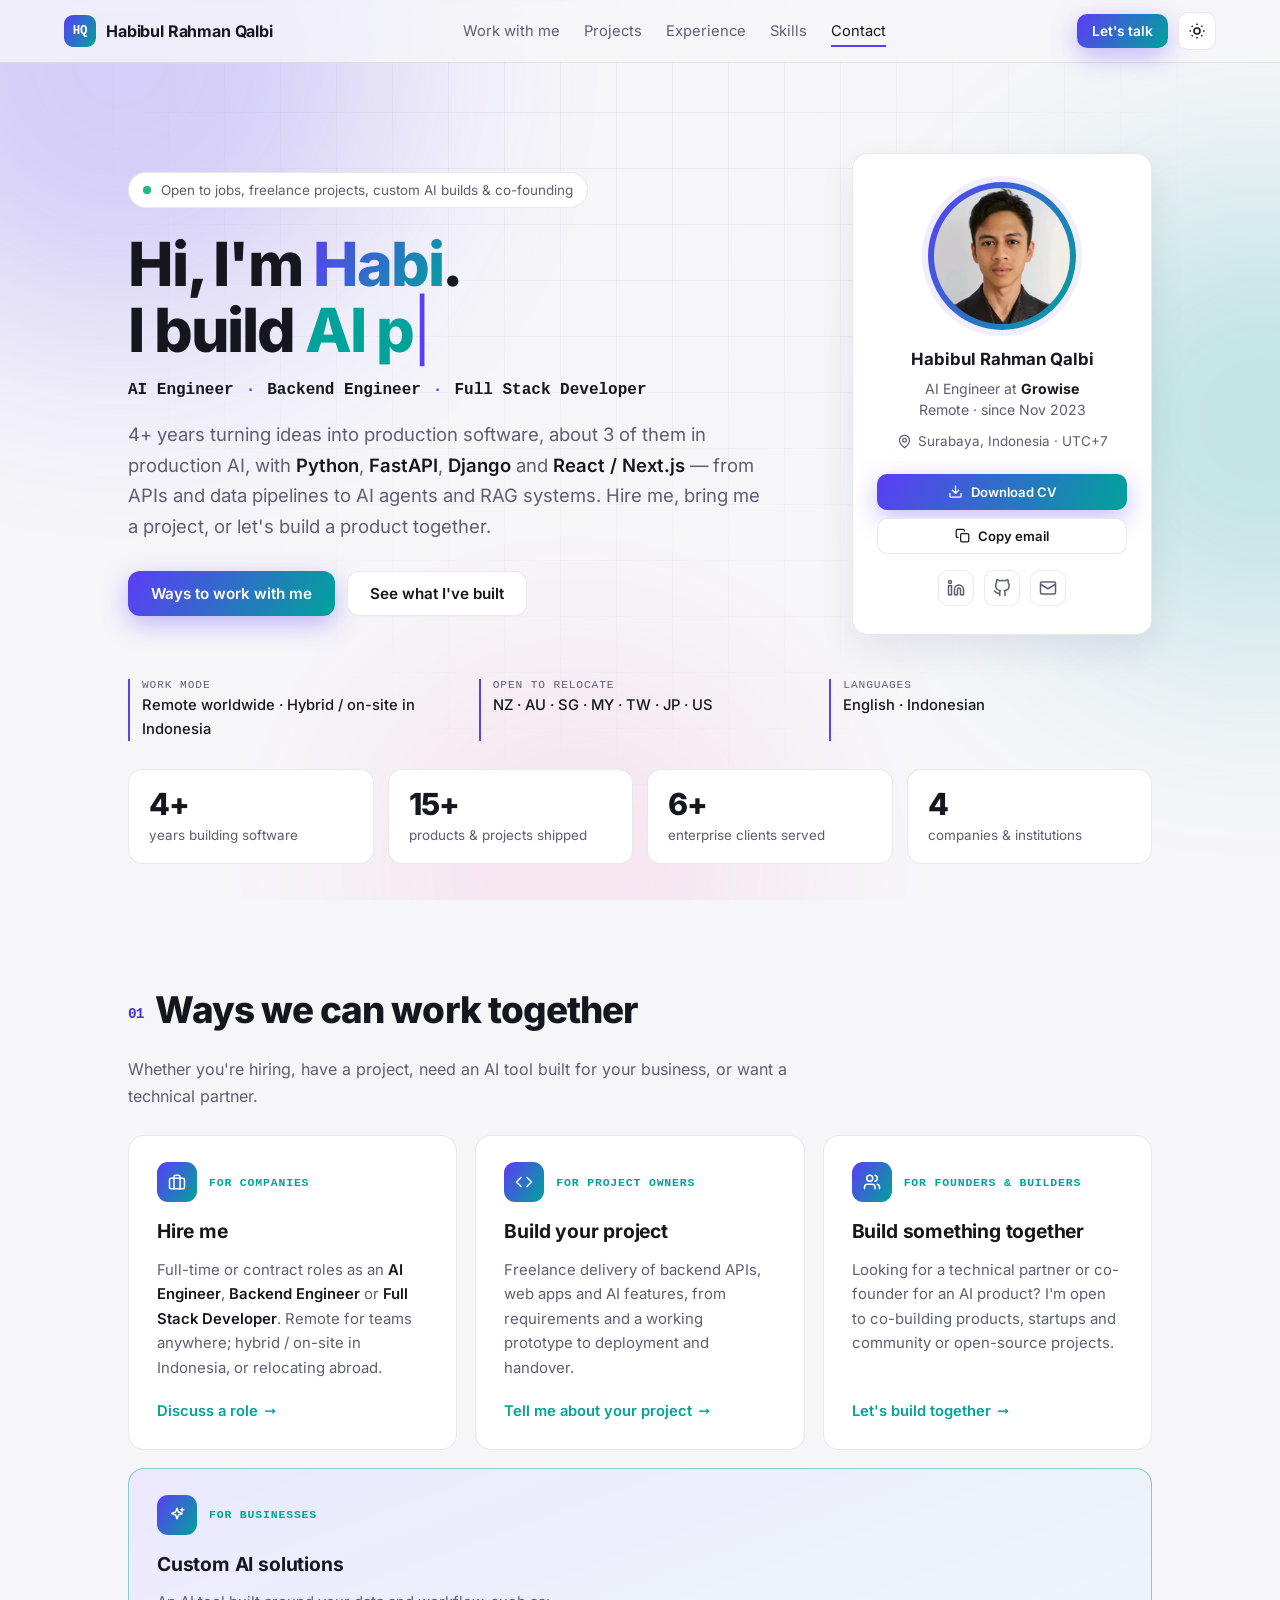
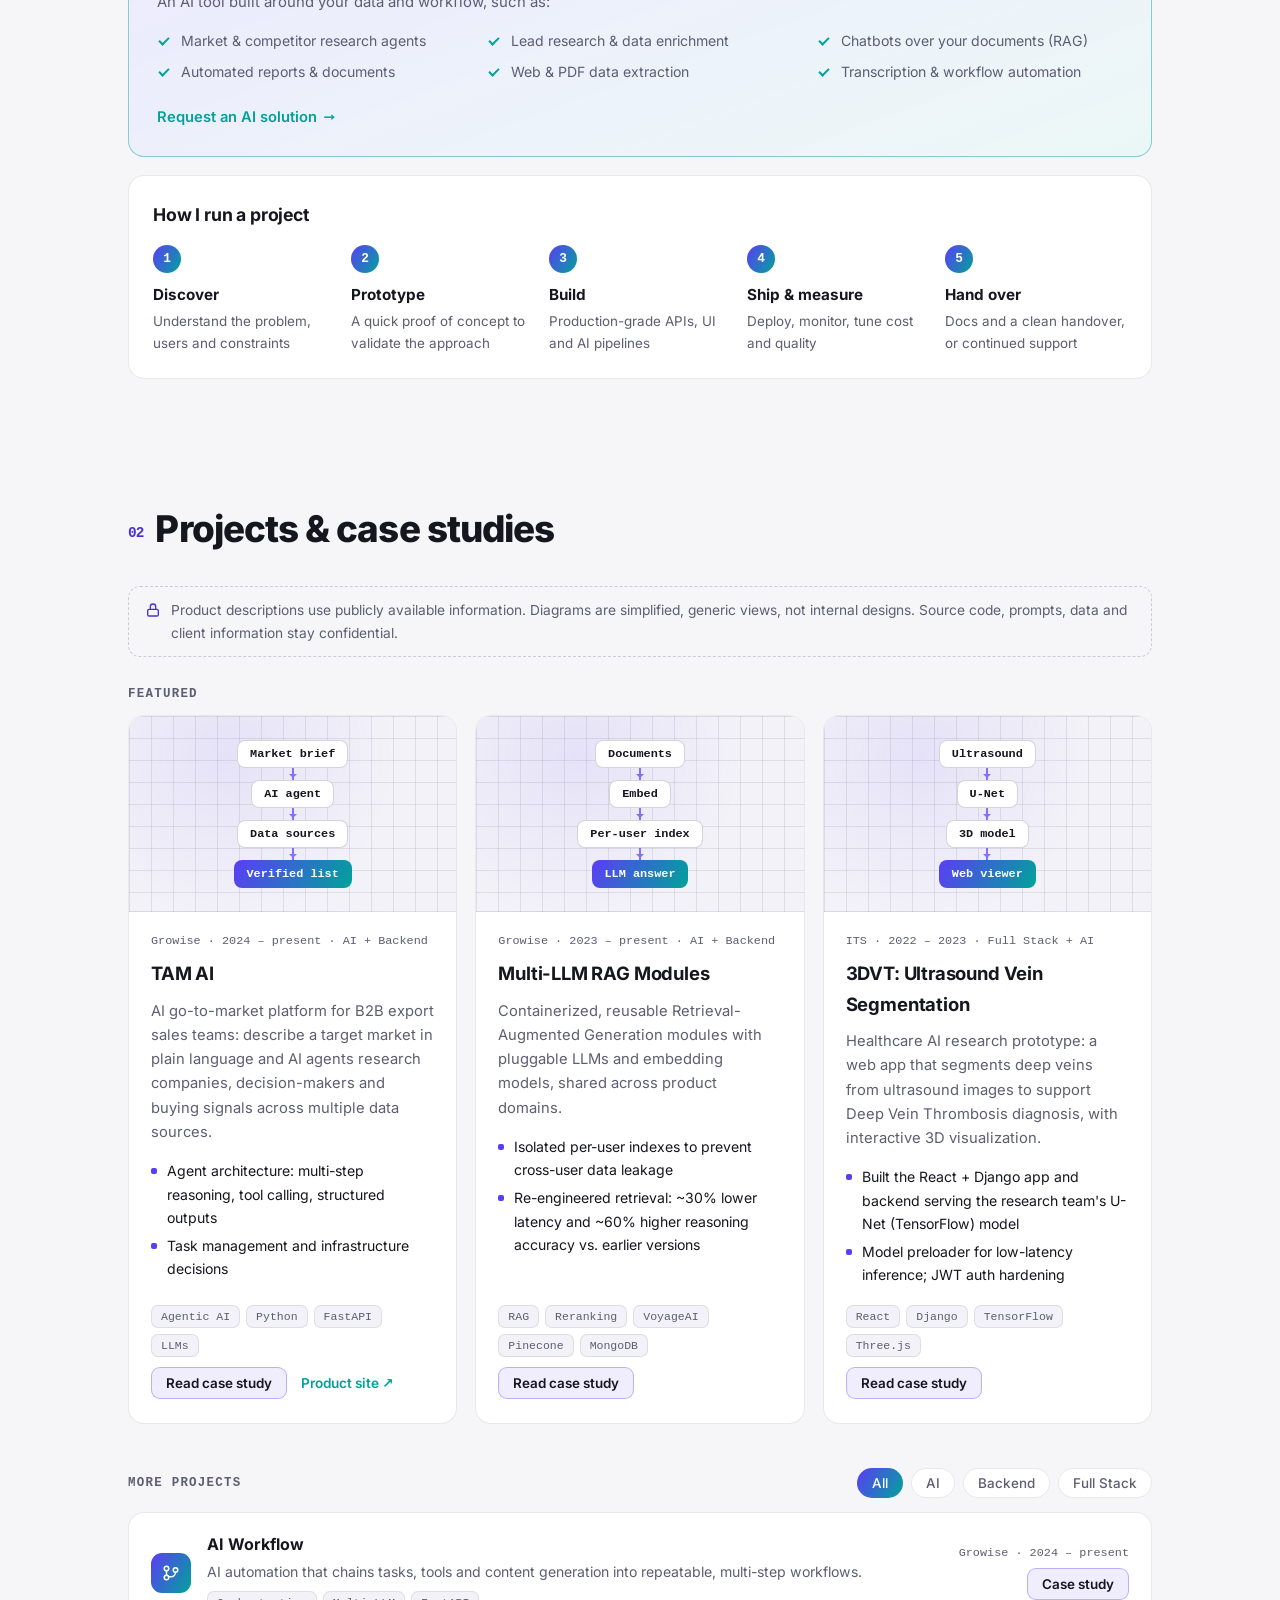
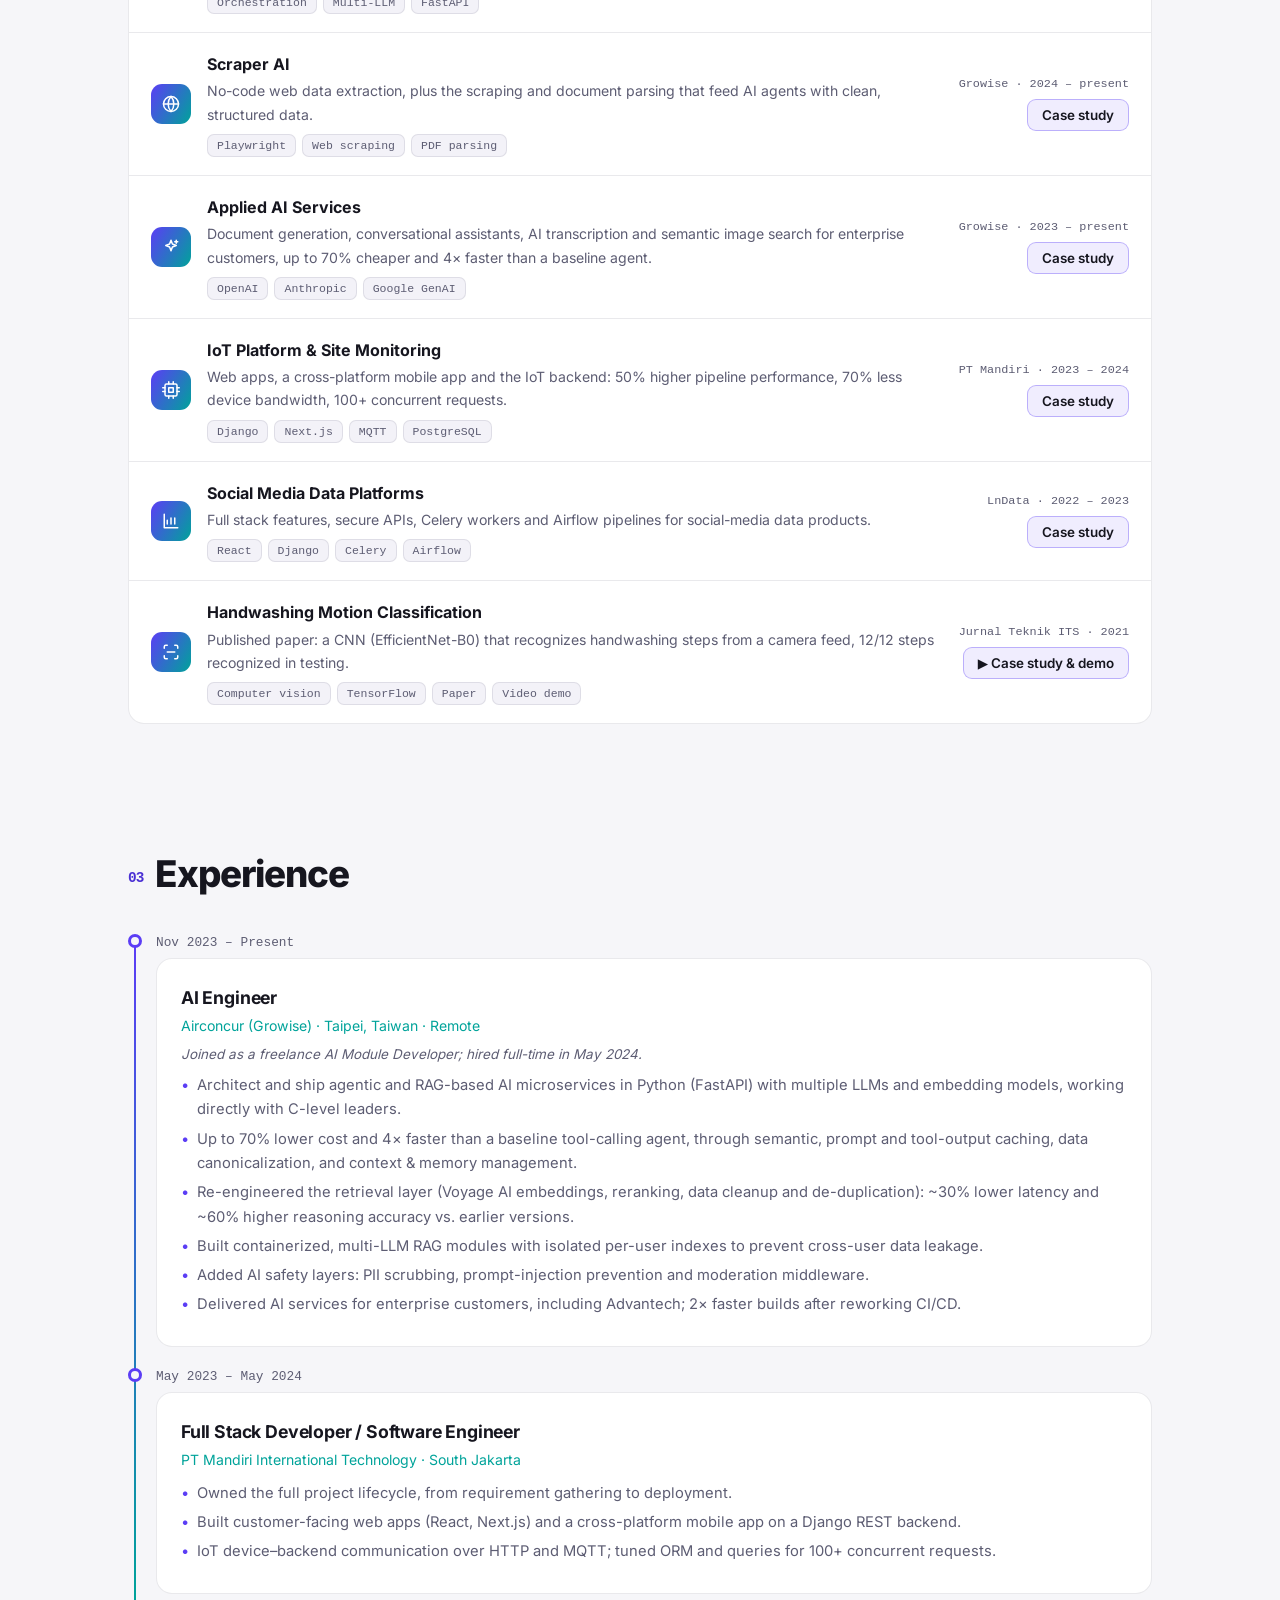
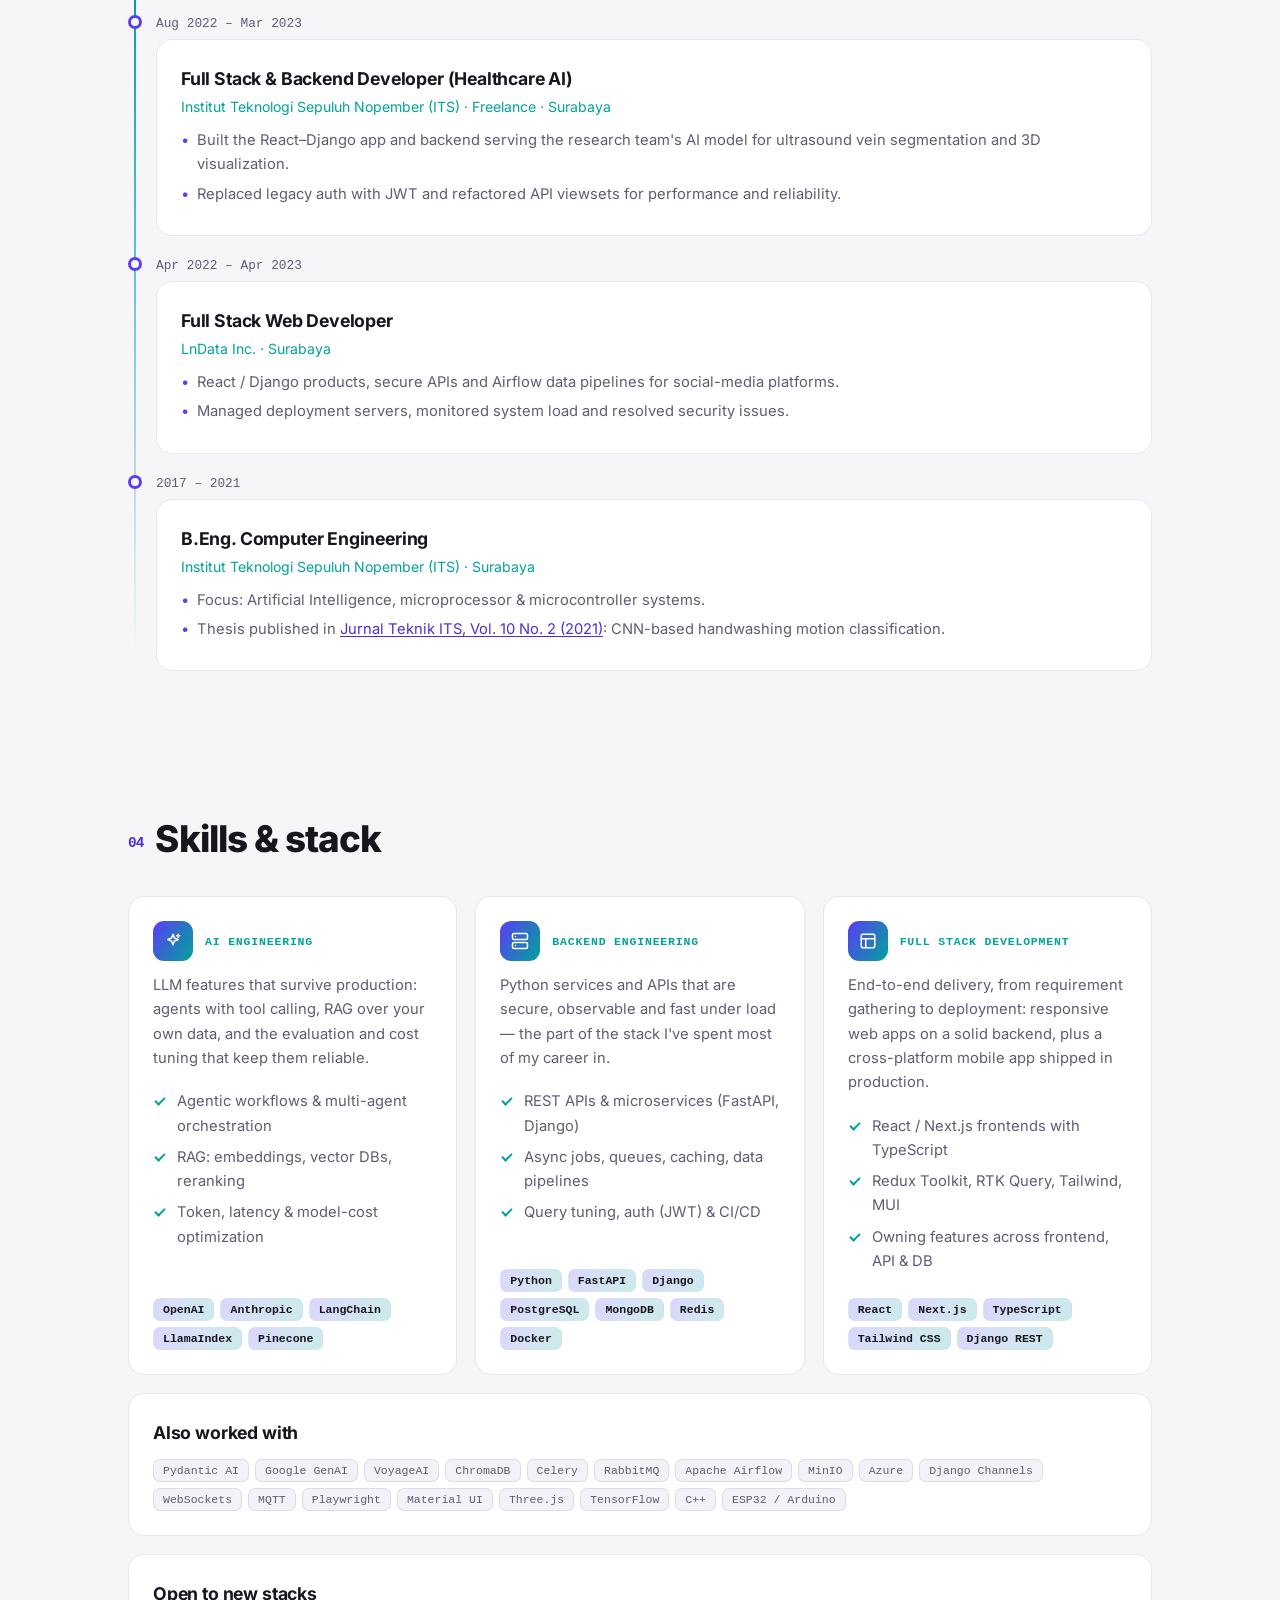
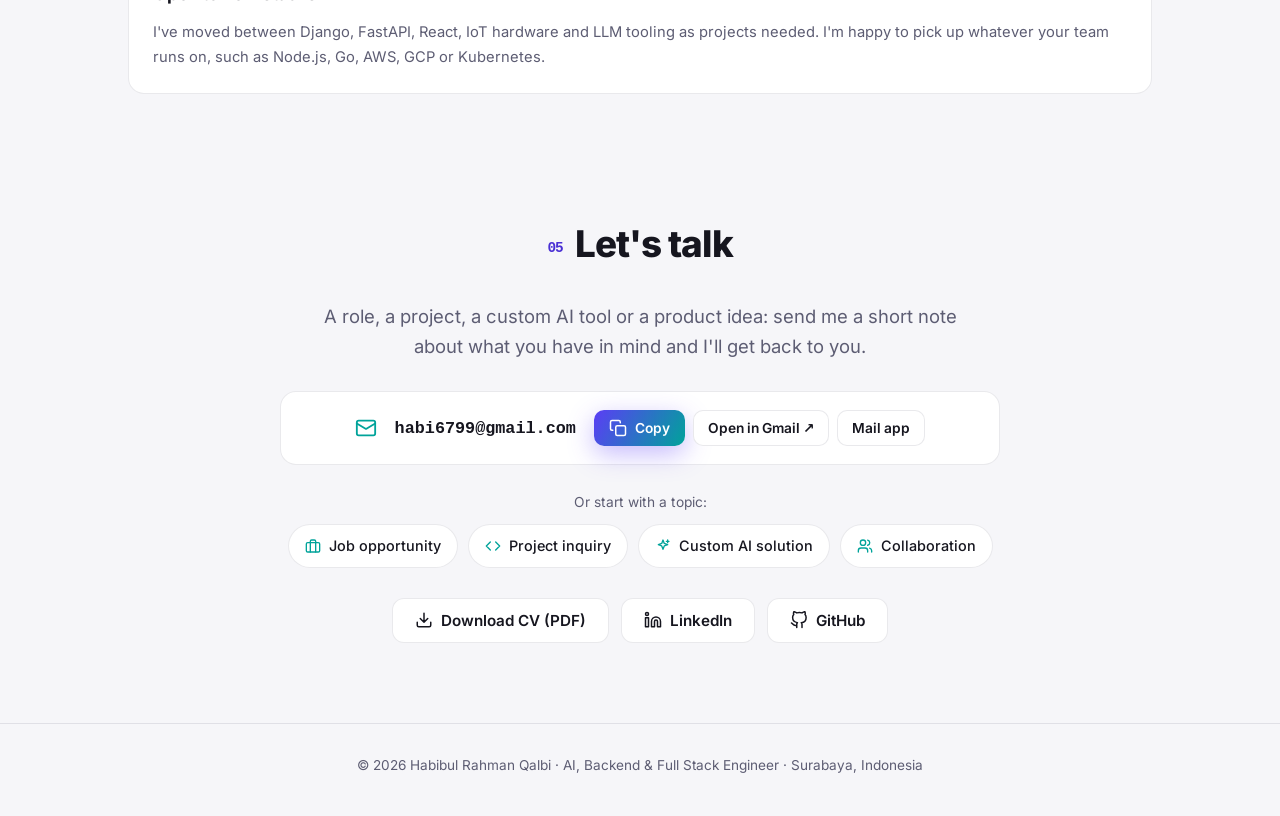
==== commit f202da56: "Pulse dot: animate transform/opacity instead of box-shadow" ====
--- a/index.html
+++ b/index.html
@@ -62,7 +62,7 @@
 
   <link rel="icon" href="data:image/svg+xml,%3Csvg xmlns='http://www.w3.org/2000/svg' viewBox='0 0 64 64'%3E%3Cdefs%3E%3ClinearGradient id='g' x1='0' y1='0' x2='1' y2='1'%3E%3Cstop offset='0' stop-color='%237c5cff'/%3E%3Cstop offset='1' stop-color='%2300d4c8'/%3E%3C/linearGradient%3E%3C/defs%3E%3Crect width='64' height='64' rx='14' fill='url(%23g)'/%3E%3Ctext x='32' y='42' font-family='monospace' font-size='24' font-weight='700' text-anchor='middle' fill='white'%3EHQ%3C/text%3E%3C/svg%3E" />
   <link rel="preload" as="font" type="font/woff2" href="fonts/inter-var-latin.woff2" crossorigin />
-  <style> @font-face{font-family:"Inter";src:url("fonts/inter-var-latin.woff2") format("woff2");font-weight:100 900;font-style:normal;font-display:swap}@font-face{font-family:"Inter Fallback";src:local("Arial"),local("Liberation Sans"),local("Helvetica");size-adjust:107.4%;ascent-override:90.2%;descent-override:22.5%;line-gap-override:0%}:root{--bg:#0c0c12;--bg-2:#13131b;--card:#15151e;--card-2:#1b1b26;--border:rgba(255,255,255,0.08);--border-strong:rgba(255,255,255,0.16);--text:#ededf3;--muted:#9d9db2;--accent:#7c5cff;--accent-2:#00d4c8;--grad:linear-gradient(120deg,var(--accent),var(--accent-2));--accent-ink:#ffffff;--accent-soft:rgba(139,108,255,0.14);--accent-text:#c3b4ff;--ok:#34d399;--shadow:0 16px 40px rgba(0,0,0,0.35);--blob:0.45;--sans:"Inter","Inter Fallback",system-ui,-apple-system,sans-serif;--mono:ui-monospace,SFMono-Regular,"Cascadia Mono","Segoe UI Mono",Menlo,Consolas,"Liberation Mono",monospace;color-scheme:dark}:root[data-theme="light"]{--bg:#f6f6f9;--bg-2:#ffffff;--card:#ffffff;--card-2:#f3f2f8;--border:rgba(20,20,50,0.09);--border-strong:rgba(20,20,50,0.18);--text:#16161f;--muted:#5d5d73;--accent:#5b3df5;--accent-2:#00a39a;--accent-soft:rgba(91,61,245,0.09);--accent-text:#4a30d4;--ok:#059669;--shadow:0 16px 36px rgba(30,30,80,0.08);--blob:0.22;color-scheme:light}@media (prefers-color-scheme:light){:root:not([data-theme="dark"]){--bg:#f6f6f9;--bg-2:#ffffff;--card:#ffffff;--card-2:#f3f2f8;--border:rgba(20,20,50,0.09);--border-strong:rgba(20,20,50,0.18);--text:#16161f;--muted:#5d5d73;--accent:#5b3df5;--accent-2:#00a39a;--accent-soft:rgba(91,61,245,0.09);--accent-text:#4a30d4;--ok:#059669;--shadow:0 16px 36px rgba(30,30,80,0.08);--blob:0.22;color-scheme:light}}*,*::before,*::after{box-sizing:border-box}*{margin:0;padding:0}html{scroll-behavior:smooth;scroll-padding-top:80px}body{font-family:var(--sans);background:var(--bg);color:var(--text);line-height:1.65;overflow-x:hidden;transition:background 0.3s,color 0.3s}a{color:inherit;text-decoration:none}ul,ol{list-style:none}img{display:block;max-width:100%}.i{width:18px;height:18px;fill:none;stroke:currentColor;stroke-width:2;stroke-linecap:round;stroke-linejoin:round;flex-shrink:0}.i.big{width:22px;height:22px}:focus-visible{outline:2px solid var(--accent);outline-offset:3px;border-radius:6px}.skip{position:absolute;left:-999px;top:8px;z-index:200;padding:10px 14px;border-radius:8px;background:var(--accent);color:#fff}.skip:focus{left:8px}.inline-link{color:var(--accent-text);text-decoration:underline;text-underline-offset:2px}.bg{position:fixed;inset:0;z-index:-1;overflow:hidden;pointer-events:none}.blob{position:absolute;border-radius:50%;filter:blur(110px);opacity:var(--blob);background:var(--accent)}.b1{width:560px;height:560px;top:-220px;left:-160px}.b2{width:480px;height:480px;top:20%;right:-220px}.grid{position:absolute;inset:0;background-image:linear-gradient(var(--border) 1px,transparent 1px),linear-gradient(90deg,var(--border) 1px,transparent 1px);background-size:56px 56px;mask-image:radial-gradient(ellipse at 50% 0%,#000 15%,transparent 65%);-webkit-mask-image:radial-gradient(ellipse at 50% 0%,#000 15%,transparent 65%);opacity:0.55}.progress{position:fixed;top:0;left:0;height:2px;width:100%;transform:scaleX(0);transform-origin:left;z-index:100;background:var(--accent)}.nav{position:sticky;top:0;z-index:50;display:flex;align-items:center;justify-content:space-between;gap:16px;padding:12px clamp(16px,5vw,64px);backdrop-filter:blur(14px);-webkit-backdrop-filter:blur(14px);background:color-mix(in srgb,var(--bg) 78%,transparent);border-bottom:1px solid var(--border)}.logo{display:flex;align-items:center;gap:10px;font-weight:700;letter-spacing:-0.01em;white-space:nowrap}.logo-mark{display:grid;place-items:center;width:32px;height:32px;border-radius:9px;background:var(--accent);color:#fff;font:700 0.78rem var(--mono);flex-shrink:0}.logo-name .short{display:none}.links{display:flex;gap:24px;font-size:0.92rem;color:var(--muted)}.links a{position:relative;transition:color 0.2s}.links a::after{content:"";position:absolute;left:0;bottom:-4px;height:2px;width:0;background:var(--accent);transition:width 0.25s}.links a:hover,.links a.active{color:var(--text)}.links a:hover::after,.links a.active::after{width:100%}.nav-actions{display:flex;align-items:center;gap:10px}.icon-btn{display:grid;place-items:center;width:38px;height:38px;border-radius:10px;cursor:pointer;background:var(--card);border:1px solid var(--border);color:var(--text)}.icon-btn .sun{display:none}:root[data-theme="light"] .icon-btn .sun{display:block}:root[data-theme="light"] .icon-btn .moon{display:none}@media (prefers-color-scheme:light){:root:not([data-theme="dark"]) .icon-btn .sun{display:block}:root:not([data-theme="dark"]) .icon-btn .moon{display:none}}.menu-btn{display:none}.btn{display:inline-flex;align-items:center;gap:8px;padding:12px 22px;border-radius:12px;font:600 0.95rem var(--sans);cursor:pointer;border:1px solid transparent;transition:transform 0.2s,background 0.2s,border-color 0.2s}.btn.small{padding:8px 14px;font-size:0.86rem;border-radius:10px}.btn.primary{background:var(--accent);color:var(--accent-ink)}.btn.primary:hover{background:color-mix(in srgb,var(--accent) 88%,#fff)}.btn.ghost{background:var(--card);border-color:var(--border);color:var(--text)}.btn.ghost:hover{border-color:var(--border-strong)}.btn:hover{transform:translateY(-2px)}main{max-width:1120px;margin:0 auto;padding:0 clamp(16px,5vw,48px)}.section{padding:96px 0 24px}h2{font-size:clamp(1.7rem,3.5vw,2.3rem);font-weight:800;letter-spacing:-0.025em;margin-bottom:26px}h2 .num{font:600 0.9rem var(--mono);color:var(--accent-text);margin-right:12px;vertical-align:0.35em}h3{font-size:1.1rem;font-weight:700;letter-spacing:-0.01em}.section-lead{color:var(--muted);max-width:680px;margin:-10px 0 26px}.card{background:var(--card);border:1px solid var(--border);border-radius:16px;padding:24px}.hero{padding:clamp(48px,10vh,110px) 0 20px}.hero-grid{display:grid;grid-template-columns:minmax(0,1fr) 300px;gap:48px;align-items:center}.eyebrow{display:inline-flex;align-items:center;gap:10px;padding:6px 14px;border-radius:999px;font-size:0.84rem;color:var(--muted);background:var(--card);border:1px solid var(--border);margin-bottom:24px}.dot{width:8px;height:8px;border-radius:50%;background:var(--ok);box-shadow:0 0 0 0 rgba(52,211,153,.6);animation:pulse 2s infinite}@keyframes pulse{70%{box-shadow:0 0 0 9px rgba(52,211,153,0)}100%{box-shadow:0 0 0 0 rgba(52,211,153,0)}}.hero h1{font-size:clamp(2rem,5.2vw,3.8rem);line-height:1.08;font-weight:800;letter-spacing:-0.035em}.accent{color:var(--accent-text)}.type-line{display:block;white-space:nowrap}.typed{color:var(--accent-text)}.caret{color:var(--accent);animation:blink 1s steps(1) infinite;font-weight:400}@keyframes blink{50%{opacity:0}}.role-line{display:flex;flex-wrap:wrap;gap:4px 0;margin-top:18px;font:600 clamp(0.9rem,1.5vw,1rem) var(--mono)}.role-line b{font-weight:600;white-space:nowrap}.role-line b + b::before{content:"·";color:var(--accent);margin:0 12px}.lead{font-size:clamp(1rem,1.7vw,1.15rem);color:var(--muted);max-width:640px;margin-top:20px}.lead strong{color:var(--text);font-weight:600}.cta{display:flex;flex-wrap:wrap;gap:12px;margin-top:30px}.profile{text-align:center;padding:28px 24px;box-shadow:var(--shadow)}.avatar{display:block;width:148px;height:148px;margin:0 auto 16px;border-radius:50%;overflow:hidden;border:3px solid var(--accent);box-shadow:0 0 0 6px var(--accent-soft)}.avatar img{width:100%;height:100%;object-fit:cover}.p-name{font-weight:700;font-size:1.05rem}.p-now{color:var(--muted);font-size:0.88rem;margin-top:4px;line-height:1.5}.p-now strong{color:var(--text)}.p-loc{display:inline-flex;align-items:center;gap:6px;color:var(--muted);font-size:0.84rem;margin-top:10px}.p-loc .i{width:15px;height:15px}.p-actions-row{display:grid;grid-template-columns:1fr;gap:8px;margin-top:18px}.p-actions-row .btn{justify-content:center;padding:9px 8px;font-size:0.82rem}.p-actions-row .i{width:15px;height:15px}.p-social{display:flex;justify-content:center;gap:10px;margin-top:16px}.p-social a{display:grid;place-items:center;width:36px;height:36px;border-radius:10px;color:var(--muted);border:1px solid var(--border);transition:color 0.2s,border-color 0.2s}.p-social a:hover{color:var(--text);border-color:var(--border-strong)}.meta{display:grid;grid-template-columns:repeat(3,minmax(0,1fr));gap:14px 28px;margin-top:44px}.meta div{border-left:2px solid var(--accent);padding-left:12px}.meta dt{font:500 0.7rem var(--mono);text-transform:uppercase;letter-spacing:0.08em;color:var(--muted);margin-bottom:2px}.meta dd{font-size:0.92rem;font-weight:500}.stats{display:grid;grid-template-columns:repeat(4,1fr);gap:14px;margin-top:28px}.stats li{padding:18px 20px;border-radius:14px;background:var(--card);border:1px solid var(--border);display:flex;flex-direction:column;gap:4px}.stats strong{font-size:1.9rem;font-weight:800;letter-spacing:-0.02em;line-height:1.1}.stats span{font-size:0.84rem;line-height:1.4;color:var(--muted)}.ico{display:grid;place-items:center;width:40px;height:40px;border-radius:11px;background:var(--accent-soft);color:var(--accent-text);flex-shrink:0}.path-top{display:flex;align-items:center;gap:12px}.path-tag{font:600 0.72rem var(--mono);color:var(--accent-text);text-transform:uppercase;letter-spacing:0.07em}.checks li{padding-left:24px;position:relative;margin:7px 0;color:var(--muted);font-size:0.92rem}.checks li::before{content:"";position:absolute;left:2px;top:0.55em;width:10px;height:6px;border-left:2px solid var(--accent);border-bottom:2px solid var(--accent);transform:rotate(-45deg)}.checks.tight li{margin:4px 0;font-size:0.88rem}.tags{display:flex;flex-wrap:wrap;gap:6px}.tags span{font:500 0.72rem var(--mono);padding:4px 9px;border-radius:7px;background:var(--card-2);color:var(--muted);border:1px solid var(--border)}.tags.core span{background:var(--accent-soft);color:var(--accent-text);border-color:transparent;font-weight:600}.p-org{font:500 0.74rem var(--mono);color:var(--muted)}.p-role li{position:relative;padding-left:16px;font-size:0.88rem;margin:5px 0}.p-role li::before{content:"";position:absolute;left:0;top:0.62em;width:6px;height:6px;border-radius:2px;background:var(--accent)}.p-actions{display:flex;flex-wrap:wrap;align-items:center;gap:14px}.p-more{font:600 0.84rem var(--sans);cursor:pointer;padding:7px 14px;border-radius:9px;color:var(--text);background:var(--accent-soft);border:1px solid color-mix(in srgb,var(--accent) 35%,transparent);transition:background 0.2s;white-space:nowrap}.p-more:hover{background:color-mix(in srgb,var(--accent) 26%,transparent)}.p-link{font-size:0.85rem;font-weight:600;color:var(--accent-text)}.p-link:hover{text-decoration:underline}.note{display:flex;gap:10px;align-items:flex-start;font-size:0.86rem;color:var(--muted);padding:12px 16px;border-radius:12px;border:1px dashed var(--border-strong);margin-bottom:30px}.note svg{flex-shrink:0;margin-top:3px;color:var(--accent-text)}.paths{display:grid;grid-template-columns:repeat(2,1fr);gap:18px}.path{display:flex;flex-direction:column;gap:10px;padding:26px 28px;transition:border-color 0.25s,transform 0.25s}.path:hover{border-color:color-mix(in srgb,var(--accent) 45%,transparent);transform:translateY(-3px)}.path h3{font-size:1.2rem;margin-top:4px}.path p{color:var(--muted);font-size:0.93rem}.path p strong{color:var(--text);font-weight:600}.path.highlight{border-color:color-mix(in srgb,var(--accent) 40%,transparent);background:linear-gradient(160deg,var(--accent-soft),transparent 70%),var(--card)}.path.highlight .checks{display:grid;grid-template-columns:1fr 1fr;column-gap:18px}.path-cta{margin-top:auto;padding-top:8px;font-weight:600;font-size:0.92rem;color:var(--accent-text)}.path-cta:hover{text-decoration:underline}.process{margin-top:18px}.process h3{margin-bottom:16px}.steps{display:grid;grid-template-columns:repeat(5,1fr);gap:16px}.steps li{display:flex;flex-direction:column;gap:3px}.steps strong{font-size:0.95rem}.steps li>span:last-child{color:var(--muted);font-size:0.84rem}.step-n{display:grid;place-items:center;width:28px;height:28px;border-radius:50%;font:600 0.8rem var(--mono);color:#fff;background:var(--accent);margin-bottom:6px}.sub-h{font:600 0.78rem var(--mono);text-transform:uppercase;letter-spacing:0.1em;color:var(--muted);margin-bottom:14px}.featured{display:grid;grid-template-columns:repeat(3,1fr);gap:18px}.feat{padding:0;overflow:hidden;display:flex;flex-direction:column;transition:border-color 0.25s,transform 0.25s,box-shadow 0.25s}.feat:hover{border-color:color-mix(in srgb,var(--accent) 45%,transparent);transform:translateY(-3px);box-shadow:var(--shadow)}.feat-visual{position:relative;display:flex;flex-direction:column;align-items:center;justify-content:center;gap:0;padding:22px 16px;min-height:196px;border-bottom:1px solid var(--border);background:radial-gradient(circle at 30% 20%,var(--accent-soft),transparent 60%),linear-gradient(var(--border) 1px,transparent 1px) 0 0 / 22px 22px,linear-gradient(90deg,var(--border) 1px,transparent 1px) 0 0 / 22px 22px,var(--card-2)}.feat-visual span{font:600 0.74rem var(--mono);padding:6px 12px;border-radius:8px;background:var(--card);border:1px solid var(--border-strong);white-space:nowrap}.feat-visual span:last-child{background:var(--accent);color:#fff;border-color:transparent}.feat-visual i{display:block;width:2px;height:12px;background:var(--accent);opacity:0.7;position:relative}.feat-visual i::after{content:"";position:absolute;left:-3px;bottom:-2px;border:4px solid transparent;border-top-color:var(--accent)}.feat-body{padding:22px 22px 24px;display:flex;flex-direction:column;gap:10px;flex:1}.feat-body h3{font-size:1.15rem}.feat-body>p:not(.p-org){color:var(--muted);font-size:0.92rem}.feat-body .tags{margin-top:auto;padding-top:4px}.more-head{display:flex;flex-wrap:wrap;align-items:center;justify-content:space-between;gap:12px;margin:44px 0 14px}.more-head .sub-h{margin:0}.filters{display:flex;flex-wrap:wrap;gap:8px}.chip{font:500 0.84rem var(--sans);padding:6px 14px;border-radius:999px;cursor:pointer;background:var(--card);border:1px solid var(--border);color:var(--muted);transition:all 0.2s}.chip:hover{color:var(--text)}.chip.active{color:#fff;background:var(--accent);border-color:transparent}.plist{border:1px solid var(--border);border-radius:16px;background:var(--card);overflow:hidden}.plist li{display:grid;grid-template-columns:auto minmax(0,1fr) auto;gap:16px;align-items:center;padding:18px 22px;border-top:1px solid var(--border);transition:background 0.2s}.plist li:first-child{border-top:none}.plist li:hover{background:var(--card-2)}.plist li.hidden{display:none}.pl-main h4{font-size:1rem;font-weight:700}.pl-main p{color:var(--muted);font-size:0.88rem;margin:2px 0 8px}.pl-side{display:flex;flex-direction:column;align-items:flex-end;gap:8px;text-align:right}.timeline{position:relative;padding-left:28px}.timeline::before{content:"";position:absolute;left:6px;top:14px;bottom:14px;width:2px;background:linear-gradient(var(--accent),transparent)}.timeline>li{position:relative;display:grid;grid-template-columns:160px 1fr;gap:22px;margin-bottom:18px}.timeline>li::before{content:"";position:absolute;left:-28px;top:8px;width:14px;height:14px;border-radius:50%;background:var(--bg);border:3px solid var(--accent)}.t-date{font:500 0.8rem var(--mono);color:var(--muted);padding-top:4px}.t-org{color:var(--accent-text);font-size:0.88rem;margin:2px 0 10px}.t-body ul li{color:var(--muted);font-size:0.92rem;position:relative;padding-left:16px;margin:5px 0}.t-body ul li::before{content:"•";position:absolute;left:0;color:var(--accent)}.t-role{margin-top:16px;padding-top:14px;border-top:1px solid var(--border)}.t-role h4{font-size:1rem}.t-role .t-when{font:500 0.76rem var(--mono);color:var(--muted);margin:2px 0 6px}.t-note{font-size:0.84rem;color:var(--muted);font-style:italic;margin:-4px 0 8px}.roles{display:grid;grid-template-columns:repeat(3,1fr);gap:18px}.role{display:flex;flex-direction:column;gap:12px}.role>p{color:var(--muted);font-size:0.92rem}.role .tags{margin-top:auto;padding-top:6px}.skills-extra{display:grid;grid-template-columns:2fr 1fr;gap:18px;margin-top:18px}.skills-extra h3{margin-bottom:12px}.open p{color:var(--muted);font-size:0.92rem}.contact{text-align:center;padding-bottom:80px}.contact .lead{margin:0 auto}.email-box{display:flex;flex-wrap:wrap;align-items:center;justify-content:center;gap:14px 18px;max-width:720px;margin:30px auto 0;padding:18px 22px}.email-box .i.big{color:var(--accent-text)}.email-addr{font:600 1.05rem var(--mono)}.email-actions{display:flex;flex-wrap:wrap;justify-content:center;gap:8px}.intents-label{margin-top:26px;font-size:0.86rem;color:var(--muted)}.intents{display:flex;flex-wrap:wrap;justify-content:center;gap:10px;margin-top:10px}.intent{display:inline-flex;align-items:center;gap:8px;padding:9px 16px;border-radius:999px;font-size:0.9rem;font-weight:500;background:var(--card);border:1px solid var(--border);transition:border-color 0.2s,transform 0.2s}.intent .i{width:16px;height:16px;color:var(--accent-text)}.intent:hover{border-color:var(--accent);transform:translateY(-2px)}.contact .cta{justify-content:center}.footer{text-align:center;padding:30px 16px 40px;color:var(--muted);font-size:0.85rem;border-top:1px solid var(--border)}.toast{position:fixed;left:50%;bottom:24px;transform:translate(-50%,20px);opacity:0;pointer-events:none;padding:10px 18px;border-radius:10px;background:var(--text);color:var(--bg);font-size:0.9rem;font-weight:600;transition:opacity 0.25s,transform 0.25s;z-index:300}.toast.show{opacity:1;transform:translate(-50%,0)}.cs{border:none;padding:0;background:transparent;color:var(--text);width:min(760px,calc(100vw - 32px));max-height:calc(100vh - 48px);margin:auto}.cs:focus,.cs:focus-visible{outline:none}.cs::backdrop{background:rgba(5,5,12,0.7);backdrop-filter:blur(4px)}.cs[open]{animation:csIn 0.3s cubic-bezier(.2,.7,.2,1)}@keyframes csIn{from{opacity:0;transform:translateY(20px) scale(0.98)}to{opacity:1;transform:none}}.cs-inner{position:relative;background:var(--bg-2);border:1px solid var(--border);border-radius:20px;padding:32px;overflow-y:auto;max-height:calc(100vh - 48px)}.cs-close{position:absolute;top:14px;right:14px;width:36px;height:36px;border-radius:10px;cursor:pointer;font-size:1rem;color:var(--text);background:var(--card);border:1px solid var(--border)}.cs-org{font:500 0.76rem var(--mono);color:var(--accent-text);margin-bottom:6px;padding-right:40px}.cs h3{font-size:1.45rem;margin-bottom:8px;padding-right:40px}.cs h4{font-size:0.78rem;text-transform:uppercase;letter-spacing:0.08em;color:var(--muted);margin:22px 0 8px}.cs p{color:var(--muted);font-size:0.95rem}.cs ul li{position:relative;padding-left:18px;margin:6px 0;font-size:0.93rem;color:var(--muted)}.cs ul li::before{content:"";position:absolute;left:0;top:0.62em;width:6px;height:6px;border-radius:2px;background:var(--accent)}.cs ul li strong{color:var(--text)}.cs .results li strong{color:var(--accent-text)}.cs .tags{margin:22px 0 12px}.cs-cite{margin-top:6px;font-size:0.82rem !important;border-left:2px solid var(--accent);padding-left:12px}.flow{display:flex;flex-wrap:wrap;align-items:center;gap:8px}.flow span{font-size:0.82rem;padding:8px 12px;border-radius:10px;background:var(--card);border:1px solid var(--border)}.flow i{font-style:normal;color:var(--accent);font-weight:700}body.modal-open{overflow:hidden}.yt{position:relative;aspect-ratio:16 / 9;border-radius:14px;overflow:hidden;background:#000;border:1px solid var(--border)}.yt-play{all:unset;position:absolute;inset:0;cursor:pointer;display:grid;place-items:center}.yt-play img{position:absolute;inset:0;width:100%;height:100%;object-fit:cover}.yt-btn{position:relative;transition:transform 0.2s;filter:drop-shadow(0 4px 12px rgba(0,0,0,.4))}.yt-play:hover .yt-btn,.yt-play:focus-visible .yt-btn{transform:scale(1.1)}.yt-play:focus-visible{outline:2px solid var(--accent);outline-offset:-2px}.yt iframe{position:absolute;inset:0;width:100%;height:100%;border:0}.yt-cap{margin-top:8px;font-size:0.82rem !important}.js .reveal{opacity:0;transform:translateY(24px);transition:opacity 0.6s ease,transform 0.6s cubic-bezier(.2,.7,.2,1)}.js .reveal.in{opacity:1;transform:none}@media (max-width:1000px){.hero-grid{grid-template-columns:minmax(0,1fr) 260px;gap:32px}.featured{grid-template-columns:1fr}.feat{flex-direction:row}.feat-visual{width:38%;min-height:0;border-bottom:none;border-right:1px solid var(--border)}.steps{grid-template-columns:repeat(3,1fr)}.links{gap:18px}}@media (max-width:860px){.links{display:none;position:absolute;top:100%;left:0;right:0;flex-direction:column;gap:4px;padding:12px 16px 18px;background:var(--bg);border-bottom:1px solid var(--border)}.links.open{display:flex}.links a{padding:10px 4px;font-size:1rem}.menu-btn{display:grid}.hire{display:none}.hero-grid{grid-template-columns:1fr}.profile{max-width:420px}.meta{grid-template-columns:1fr;gap:12px}.stats{grid-template-columns:repeat(2,1fr)}.roles{grid-template-columns:1fr}.skills-extra{grid-template-columns:1fr}.timeline>li{grid-template-columns:1fr;gap:8px}}@media (max-width:700px){.type-line{white-space:normal;min-height:2.2em}.role-line{gap:8px}.role-line b{font-size:0.8rem;padding:4px 10px;border-radius:8px;background:var(--accent-soft);color:var(--accent-text)}.role-line b + b::before{content:none}.paths{grid-template-columns:1fr}.path.highlight .checks{grid-template-columns:1fr}.feat{flex-direction:column}.feat-visual{width:auto;min-height:170px;border-right:none;border-bottom:1px solid var(--border)}.steps{grid-template-columns:1fr 1fr}.plist li{grid-template-columns:auto minmax(0,1fr);padding:16px}.pl-side{grid-column:2;flex-direction:row;align-items:center;justify-content:space-between;text-align:left}.cs-inner{padding:24px 18px}.flow{flex-direction:column;align-items:stretch}.flow i{text-align:center;transform:rotate(90deg)}}@media (max-width:420px){.logo-name .full{display:none}.logo-name .short{display:inline}.stats strong{font-size:1.5rem}}@media (prefers-reduced-motion:reduce){*,*::before,*::after{animation:none !important;transition:none !important}.js .reveal{opacity:1;transform:none}html{scroll-behavior:auto}}@media (max-width:860px){.profile{order:-1;max-width:none;display:grid;grid-template-columns:96px minmax(0,1fr);column-gap:18px;text-align:left;padding:18px;align-items:center}.profile .avatar{width:96px;height:96px;margin:0;grid-row:1 / span 3;box-shadow:0 0 0 4px var(--accent-soft)}.profile .p-now{margin-top:2px}.profile .p-loc{margin-top:4px}.profile .p-actions-row{grid-column:1 / -1;grid-template-columns:1fr 1fr;margin-top:14px}.profile .p-social{grid-column:1 / -1;justify-content:flex-start;margin-top:12px}}@media (max-width:860px){.hero{padding-top:24px}.hero-grid{gap:24px}}.blob{background:var(--accent)}.b2{background:var(--accent-2)}.b3{width:380px;height:380px;bottom:-160px;left:30%;background:#ff5ca8;opacity:calc(var(--blob) * 0.6)}.blob{animation:float 22s ease-in-out infinite}.b2{animation-delay:-7s}.b3{animation-delay:-14s}@keyframes float{0%,100%{transform:translate(0,0) scale(1)}33%{transform:translate(60px,40px) scale(1.08)}66%{transform:translate(-40px,70px) scale(0.95)}}.progress{background:var(--grad);height:3px}.logo-mark,.step-n,.chip.active{background:var(--grad)}.btn.primary{background:var(--grad);color:#fff;box-shadow:0 8px 26px color-mix(in srgb,var(--accent) 35%,transparent)}.btn.primary:hover{background:var(--grad);filter:brightness(1.08)}.accent{background:var(--grad);-webkit-background-clip:text;background-clip:text;color:transparent}.typed{color:var(--accent-2)}.ico{background:var(--grad);color:#fff}.path-tag,.path-cta,.p-link,.t-org,.cs-org{color:var(--accent-2)}.path.highlight{border-color:color-mix(in srgb,var(--accent-2) 45%,transparent);background:linear-gradient(160deg,color-mix(in srgb,var(--accent) 12%,transparent),color-mix(in srgb,var(--accent-2) 8%,transparent)),var(--card)}.meta div{border-image:var(--grad) 1}.avatar{border-color:transparent;background:var(--grad);padding:3px}.avatar img{border-radius:50%}.feat-visual span:last-child{background:var(--grad)}.btn.primary,.btn.primary:hover,.chip.active,.feat-visual span:last-child,.step-n,.ico,.logo-mark,.avatar{background-origin:border-box;background-repeat:no-repeat}.tags.core span{background:linear-gradient(120deg,color-mix(in srgb,var(--accent) 22%,transparent),color-mix(in srgb,var(--accent-2) 22%,transparent));color:var(--text)}.timeline::before{background:linear-gradient(var(--accent),var(--accent-2),transparent)}.checks li::before{border-color:var(--accent-2)}.intent .i,.email-box .i.big{color:var(--accent-2)}@media (max-width:860px){.blob{animation:none;filter:blur(70px)}.section{padding-top:64px}}.paths{grid-template-columns:repeat(3,1fr)}.path.highlight{grid-column:1 / -1;order:1}.path.highlight .checks{display:grid;grid-template-columns:repeat(3,1fr);column-gap:24px}@media (max-width:1000px){.path.highlight .checks{grid-template-columns:repeat(2,1fr)}}@media (max-width:860px){.paths{grid-template-columns:1fr}}@media (max-width:700px){.path.highlight .checks{grid-template-columns:1fr}}.timeline>li{grid-template-columns:1fr;gap:8px}.timeline>li::before{box-sizing:border-box;left:-28px;top:3px}.skills-extra{grid-template-columns:1fr}.pl-side .p-org{white-space:nowrap}@media (max-width:860px){.profile{order:0}}@media (max-width:700px){.pl-side{flex-direction:column;align-items:flex-start;gap:8px}.email-box{padding:16px 12px}.email-actions{display:grid;grid-template-columns:repeat(3,auto);gap:6px}.email-actions .btn{padding:8px 10px;font-size:0.8rem;white-space:nowrap}.intents{display:grid;grid-template-columns:1fr 1fr;gap:8px}.intent{justify-content:center;padding:9px 10px;font-size:0.86rem}.contact .cta{display:grid;grid-template-columns:1fr 1fr;gap:10px}.contact .cta .btn{justify-content:center}.contact .cta .btn:first-child{grid-column:1 / -1}}@media (max-width:700px){.type-line{white-space:nowrap;min-height:0}}@media (max-width:340px){.hero h1{font-size:1.75rem}}</style>
+  <style> @font-face{font-family:"Inter";src:url("fonts/inter-var-latin.woff2") format("woff2");font-weight:100 900;font-style:normal;font-display:swap}@font-face{font-family:"Inter Fallback";src:local("Arial"),local("Liberation Sans"),local("Helvetica");size-adjust:107.4%;ascent-override:90.2%;descent-override:22.5%;line-gap-override:0%}:root{--bg:#0c0c12;--bg-2:#13131b;--card:#15151e;--card-2:#1b1b26;--border:rgba(255,255,255,0.08);--border-strong:rgba(255,255,255,0.16);--text:#ededf3;--muted:#9d9db2;--accent:#7c5cff;--accent-2:#00d4c8;--grad:linear-gradient(120deg,var(--accent),var(--accent-2));--accent-ink:#ffffff;--accent-soft:rgba(139,108,255,0.14);--accent-text:#c3b4ff;--ok:#34d399;--shadow:0 16px 40px rgba(0,0,0,0.35);--blob:0.45;--sans:"Inter","Inter Fallback",system-ui,-apple-system,sans-serif;--mono:ui-monospace,SFMono-Regular,"Cascadia Mono","Segoe UI Mono",Menlo,Consolas,"Liberation Mono",monospace;color-scheme:dark}:root[data-theme="light"]{--bg:#f6f6f9;--bg-2:#ffffff;--card:#ffffff;--card-2:#f3f2f8;--border:rgba(20,20,50,0.09);--border-strong:rgba(20,20,50,0.18);--text:#16161f;--muted:#5d5d73;--accent:#5b3df5;--accent-2:#00a39a;--accent-soft:rgba(91,61,245,0.09);--accent-text:#4a30d4;--ok:#059669;--shadow:0 16px 36px rgba(30,30,80,0.08);--blob:0.22;color-scheme:light}@media (prefers-color-scheme:light){:root:not([data-theme="dark"]){--bg:#f6f6f9;--bg-2:#ffffff;--card:#ffffff;--card-2:#f3f2f8;--border:rgba(20,20,50,0.09);--border-strong:rgba(20,20,50,0.18);--text:#16161f;--muted:#5d5d73;--accent:#5b3df5;--accent-2:#00a39a;--accent-soft:rgba(91,61,245,0.09);--accent-text:#4a30d4;--ok:#059669;--shadow:0 16px 36px rgba(30,30,80,0.08);--blob:0.22;color-scheme:light}}*,*::before,*::after{box-sizing:border-box}*{margin:0;padding:0}html{scroll-behavior:smooth;scroll-padding-top:80px}body{font-family:var(--sans);background:var(--bg);color:var(--text);line-height:1.65;overflow-x:hidden;transition:background 0.3s,color 0.3s}a{color:inherit;text-decoration:none}ul,ol{list-style:none}img{display:block;max-width:100%}.i{width:18px;height:18px;fill:none;stroke:currentColor;stroke-width:2;stroke-linecap:round;stroke-linejoin:round;flex-shrink:0}.i.big{width:22px;height:22px}:focus-visible{outline:2px solid var(--accent);outline-offset:3px;border-radius:6px}.skip{position:absolute;left:-999px;top:8px;z-index:200;padding:10px 14px;border-radius:8px;background:var(--accent);color:#fff}.skip:focus{left:8px}.inline-link{color:var(--accent-text);text-decoration:underline;text-underline-offset:2px}.bg{position:fixed;inset:0;z-index:-1;overflow:hidden;pointer-events:none}.blob{position:absolute;border-radius:50%;filter:blur(110px);opacity:var(--blob);background:var(--accent)}.b1{width:560px;height:560px;top:-220px;left:-160px}.b2{width:480px;height:480px;top:20%;right:-220px}.grid{position:absolute;inset:0;background-image:linear-gradient(var(--border) 1px,transparent 1px),linear-gradient(90deg,var(--border) 1px,transparent 1px);background-size:56px 56px;mask-image:radial-gradient(ellipse at 50% 0%,#000 15%,transparent 65%);-webkit-mask-image:radial-gradient(ellipse at 50% 0%,#000 15%,transparent 65%);opacity:0.55}.progress{position:fixed;top:0;left:0;height:2px;width:100%;transform:scaleX(0);transform-origin:left;z-index:100;background:var(--accent)}.nav{position:sticky;top:0;z-index:50;display:flex;align-items:center;justify-content:space-between;gap:16px;padding:12px clamp(16px,5vw,64px);backdrop-filter:blur(14px);-webkit-backdrop-filter:blur(14px);background:color-mix(in srgb,var(--bg) 78%,transparent);border-bottom:1px solid var(--border)}.logo{display:flex;align-items:center;gap:10px;font-weight:700;letter-spacing:-0.01em;white-space:nowrap}.logo-mark{display:grid;place-items:center;width:32px;height:32px;border-radius:9px;background:var(--accent);color:#fff;font:700 0.78rem var(--mono);flex-shrink:0}.logo-name .short{display:none}.links{display:flex;gap:24px;font-size:0.92rem;color:var(--muted)}.links a{position:relative;transition:color 0.2s}.links a::after{content:"";position:absolute;left:0;bottom:-4px;height:2px;width:0;background:var(--accent);transition:width 0.25s}.links a:hover,.links a.active{color:var(--text)}.links a:hover::after,.links a.active::after{width:100%}.nav-actions{display:flex;align-items:center;gap:10px}.icon-btn{display:grid;place-items:center;width:38px;height:38px;border-radius:10px;cursor:pointer;background:var(--card);border:1px solid var(--border);color:var(--text)}.icon-btn .sun{display:none}:root[data-theme="light"] .icon-btn .sun{display:block}:root[data-theme="light"] .icon-btn .moon{display:none}@media (prefers-color-scheme:light){:root:not([data-theme="dark"]) .icon-btn .sun{display:block}:root:not([data-theme="dark"]) .icon-btn .moon{display:none}}.menu-btn{display:none}.btn{display:inline-flex;align-items:center;gap:8px;padding:12px 22px;border-radius:12px;font:600 0.95rem var(--sans);cursor:pointer;border:1px solid transparent;transition:transform 0.2s,background 0.2s,border-color 0.2s}.btn.small{padding:8px 14px;font-size:0.86rem;border-radius:10px}.btn.primary{background:var(--accent);color:var(--accent-ink)}.btn.primary:hover{background:color-mix(in srgb,var(--accent) 88%,#fff)}.btn.ghost{background:var(--card);border-color:var(--border);color:var(--text)}.btn.ghost:hover{border-color:var(--border-strong)}.btn:hover{transform:translateY(-2px)}main{max-width:1120px;margin:0 auto;padding:0 clamp(16px,5vw,48px)}.section{padding:96px 0 24px}h2{font-size:clamp(1.7rem,3.5vw,2.3rem);font-weight:800;letter-spacing:-0.025em;margin-bottom:26px}h2 .num{font:600 0.9rem var(--mono);color:var(--accent-text);margin-right:12px;vertical-align:0.35em}h3{font-size:1.1rem;font-weight:700;letter-spacing:-0.01em}.section-lead{color:var(--muted);max-width:680px;margin:-10px 0 26px}.card{background:var(--card);border:1px solid var(--border);border-radius:16px;padding:24px}.hero{padding:clamp(48px,10vh,110px) 0 20px}.hero-grid{display:grid;grid-template-columns:minmax(0,1fr) 300px;gap:48px;align-items:center}.eyebrow{display:inline-flex;align-items:center;gap:10px;padding:6px 14px;border-radius:999px;font-size:0.84rem;color:var(--muted);background:var(--card);border:1px solid var(--border);margin-bottom:24px}.dot{position:relative;width:8px;height:8px;border-radius:50%;background:var(--ok)}.dot::after{content:"";position:absolute;inset:0;border-radius:50%;background:rgba(52,211,153,.6);animation:pulse 2s ease-out infinite}@keyframes pulse{0%{transform:scale(1);opacity:1}70%,100%{transform:scale(3.2);opacity:0}}.hero h1{font-size:clamp(2rem,5.2vw,3.8rem);line-height:1.08;font-weight:800;letter-spacing:-0.035em}.accent{color:var(--accent-text)}.type-line{display:block;white-space:nowrap}.typed{color:var(--accent-text)}.caret{color:var(--accent);animation:blink 1s steps(1) infinite;font-weight:400}@keyframes blink{50%{opacity:0}}.role-line{display:flex;flex-wrap:wrap;gap:4px 0;margin-top:18px;font:600 clamp(0.9rem,1.5vw,1rem) var(--mono)}.role-line b{font-weight:600;white-space:nowrap}.role-line b + b::before{content:"·";color:var(--accent);margin:0 12px}.lead{font-size:clamp(1rem,1.7vw,1.15rem);color:var(--muted);max-width:640px;margin-top:20px}.lead strong{color:var(--text);font-weight:600}.cta{display:flex;flex-wrap:wrap;gap:12px;margin-top:30px}.profile{text-align:center;padding:28px 24px;box-shadow:var(--shadow)}.avatar{display:block;width:148px;height:148px;margin:0 auto 16px;border-radius:50%;overflow:hidden;border:3px solid var(--accent);box-shadow:0 0 0 6px var(--accent-soft)}.avatar img{width:100%;height:100%;object-fit:cover}.p-name{font-weight:700;font-size:1.05rem}.p-now{color:var(--muted);font-size:0.88rem;margin-top:4px;line-height:1.5}.p-now strong{color:var(--text)}.p-loc{display:inline-flex;align-items:center;gap:6px;color:var(--muted);font-size:0.84rem;margin-top:10px}.p-loc .i{width:15px;height:15px}.p-actions-row{display:grid;grid-template-columns:1fr;gap:8px;margin-top:18px}.p-actions-row .btn{justify-content:center;padding:9px 8px;font-size:0.82rem}.p-actions-row .i{width:15px;height:15px}.p-social{display:flex;justify-content:center;gap:10px;margin-top:16px}.p-social a{display:grid;place-items:center;width:36px;height:36px;border-radius:10px;color:var(--muted);border:1px solid var(--border);transition:color 0.2s,border-color 0.2s}.p-social a:hover{color:var(--text);border-color:var(--border-strong)}.meta{display:grid;grid-template-columns:repeat(3,minmax(0,1fr));gap:14px 28px;margin-top:44px}.meta div{border-left:2px solid var(--accent);padding-left:12px}.meta dt{font:500 0.7rem var(--mono);text-transform:uppercase;letter-spacing:0.08em;color:var(--muted);margin-bottom:2px}.meta dd{font-size:0.92rem;font-weight:500}.stats{display:grid;grid-template-columns:repeat(4,1fr);gap:14px;margin-top:28px}.stats li{padding:18px 20px;border-radius:14px;background:var(--card);border:1px solid var(--border);display:flex;flex-direction:column;gap:4px}.stats strong{font-size:1.9rem;font-weight:800;letter-spacing:-0.02em;line-height:1.1}.stats span{font-size:0.84rem;line-height:1.4;color:var(--muted)}.ico{display:grid;place-items:center;width:40px;height:40px;border-radius:11px;background:var(--accent-soft);color:var(--accent-text);flex-shrink:0}.path-top{display:flex;align-items:center;gap:12px}.path-tag{font:600 0.72rem var(--mono);color:var(--accent-text);text-transform:uppercase;letter-spacing:0.07em}.checks li{padding-left:24px;position:relative;margin:7px 0;color:var(--muted);font-size:0.92rem}.checks li::before{content:"";position:absolute;left:2px;top:0.55em;width:10px;height:6px;border-left:2px solid var(--accent);border-bottom:2px solid var(--accent);transform:rotate(-45deg)}.checks.tight li{margin:4px 0;font-size:0.88rem}.tags{display:flex;flex-wrap:wrap;gap:6px}.tags span{font:500 0.72rem var(--mono);padding:4px 9px;border-radius:7px;background:var(--card-2);color:var(--muted);border:1px solid var(--border)}.tags.core span{background:var(--accent-soft);color:var(--accent-text);border-color:transparent;font-weight:600}.p-org{font:500 0.74rem var(--mono);color:var(--muted)}.p-role li{position:relative;padding-left:16px;font-size:0.88rem;margin:5px 0}.p-role li::before{content:"";position:absolute;left:0;top:0.62em;width:6px;height:6px;border-radius:2px;background:var(--accent)}.p-actions{display:flex;flex-wrap:wrap;align-items:center;gap:14px}.p-more{font:600 0.84rem var(--sans);cursor:pointer;padding:7px 14px;border-radius:9px;color:var(--text);background:var(--accent-soft);border:1px solid color-mix(in srgb,var(--accent) 35%,transparent);transition:background 0.2s;white-space:nowrap}.p-more:hover{background:color-mix(in srgb,var(--accent) 26%,transparent)}.p-link{font-size:0.85rem;font-weight:600;color:var(--accent-text)}.p-link:hover{text-decoration:underline}.note{display:flex;gap:10px;align-items:flex-start;font-size:0.86rem;color:var(--muted);padding:12px 16px;border-radius:12px;border:1px dashed var(--border-strong);margin-bottom:30px}.note svg{flex-shrink:0;margin-top:3px;color:var(--accent-text)}.paths{display:grid;grid-template-columns:repeat(2,1fr);gap:18px}.path{display:flex;flex-direction:column;gap:10px;padding:26px 28px;transition:border-color 0.25s,transform 0.25s}.path:hover{border-color:color-mix(in srgb,var(--accent) 45%,transparent);transform:translateY(-3px)}.path h3{font-size:1.2rem;margin-top:4px}.path p{color:var(--muted);font-size:0.93rem}.path p strong{color:var(--text);font-weight:600}.path.highlight{border-color:color-mix(in srgb,var(--accent) 40%,transparent);background:linear-gradient(160deg,var(--accent-soft),transparent 70%),var(--card)}.path.highlight .checks{display:grid;grid-template-columns:1fr 1fr;column-gap:18px}.path-cta{margin-top:auto;padding-top:8px;font-weight:600;font-size:0.92rem;color:var(--accent-text)}.path-cta:hover{text-decoration:underline}.process{margin-top:18px}.process h3{margin-bottom:16px}.steps{display:grid;grid-template-columns:repeat(5,1fr);gap:16px}.steps li{display:flex;flex-direction:column;gap:3px}.steps strong{font-size:0.95rem}.steps li>span:last-child{color:var(--muted);font-size:0.84rem}.step-n{display:grid;place-items:center;width:28px;height:28px;border-radius:50%;font:600 0.8rem var(--mono);color:#fff;background:var(--accent);margin-bottom:6px}.sub-h{font:600 0.78rem var(--mono);text-transform:uppercase;letter-spacing:0.1em;color:var(--muted);margin-bottom:14px}.featured{display:grid;grid-template-columns:repeat(3,1fr);gap:18px}.feat{padding:0;overflow:hidden;display:flex;flex-direction:column;transition:border-color 0.25s,transform 0.25s,box-shadow 0.25s}.feat:hover{border-color:color-mix(in srgb,var(--accent) 45%,transparent);transform:translateY(-3px);box-shadow:var(--shadow)}.feat-visual{position:relative;display:flex;flex-direction:column;align-items:center;justify-content:center;gap:0;padding:22px 16px;min-height:196px;border-bottom:1px solid var(--border);background:radial-gradient(circle at 30% 20%,var(--accent-soft),transparent 60%),linear-gradient(var(--border) 1px,transparent 1px) 0 0 / 22px 22px,linear-gradient(90deg,var(--border) 1px,transparent 1px) 0 0 / 22px 22px,var(--card-2)}.feat-visual span{font:600 0.74rem var(--mono);padding:6px 12px;border-radius:8px;background:var(--card);border:1px solid var(--border-strong);white-space:nowrap}.feat-visual span:last-child{background:var(--accent);color:#fff;border-color:transparent}.feat-visual i{display:block;width:2px;height:12px;background:var(--accent);opacity:0.7;position:relative}.feat-visual i::after{content:"";position:absolute;left:-3px;bottom:-2px;border:4px solid transparent;border-top-color:var(--accent)}.feat-body{padding:22px 22px 24px;display:flex;flex-direction:column;gap:10px;flex:1}.feat-body h3{font-size:1.15rem}.feat-body>p:not(.p-org){color:var(--muted);font-size:0.92rem}.feat-body .tags{margin-top:auto;padding-top:4px}.more-head{display:flex;flex-wrap:wrap;align-items:center;justify-content:space-between;gap:12px;margin:44px 0 14px}.more-head .sub-h{margin:0}.filters{display:flex;flex-wrap:wrap;gap:8px}.chip{font:500 0.84rem var(--sans);padding:6px 14px;border-radius:999px;cursor:pointer;background:var(--card);border:1px solid var(--border);color:var(--muted);transition:all 0.2s}.chip:hover{color:var(--text)}.chip.active{color:#fff;background:var(--accent);border-color:transparent}.plist{border:1px solid var(--border);border-radius:16px;background:var(--card);overflow:hidden}.plist li{display:grid;grid-template-columns:auto minmax(0,1fr) auto;gap:16px;align-items:center;padding:18px 22px;border-top:1px solid var(--border);transition:background 0.2s}.plist li:first-child{border-top:none}.plist li:hover{background:var(--card-2)}.plist li.hidden{display:none}.pl-main h4{font-size:1rem;font-weight:700}.pl-main p{color:var(--muted);font-size:0.88rem;margin:2px 0 8px}.pl-side{display:flex;flex-direction:column;align-items:flex-end;gap:8px;text-align:right}.timeline{position:relative;padding-left:28px}.timeline::before{content:"";position:absolute;left:6px;top:14px;bottom:14px;width:2px;background:linear-gradient(var(--accent),transparent)}.timeline>li{position:relative;display:grid;grid-template-columns:160px 1fr;gap:22px;margin-bottom:18px}.timeline>li::before{content:"";position:absolute;left:-28px;top:8px;width:14px;height:14px;border-radius:50%;background:var(--bg);border:3px solid var(--accent)}.t-date{font:500 0.8rem var(--mono);color:var(--muted);padding-top:4px}.t-org{color:var(--accent-text);font-size:0.88rem;margin:2px 0 10px}.t-body ul li{color:var(--muted);font-size:0.92rem;position:relative;padding-left:16px;margin:5px 0}.t-body ul li::before{content:"•";position:absolute;left:0;color:var(--accent)}.t-role{margin-top:16px;padding-top:14px;border-top:1px solid var(--border)}.t-role h4{font-size:1rem}.t-role .t-when{font:500 0.76rem var(--mono);color:var(--muted);margin:2px 0 6px}.t-note{font-size:0.84rem;color:var(--muted);font-style:italic;margin:-4px 0 8px}.roles{display:grid;grid-template-columns:repeat(3,1fr);gap:18px}.role{display:flex;flex-direction:column;gap:12px}.role>p{color:var(--muted);font-size:0.92rem}.role .tags{margin-top:auto;padding-top:6px}.skills-extra{display:grid;grid-template-columns:2fr 1fr;gap:18px;margin-top:18px}.skills-extra h3{margin-bottom:12px}.open p{color:var(--muted);font-size:0.92rem}.contact{text-align:center;padding-bottom:80px}.contact .lead{margin:0 auto}.email-box{display:flex;flex-wrap:wrap;align-items:center;justify-content:center;gap:14px 18px;max-width:720px;margin:30px auto 0;padding:18px 22px}.email-box .i.big{color:var(--accent-text)}.email-addr{font:600 1.05rem var(--mono)}.email-actions{display:flex;flex-wrap:wrap;justify-content:center;gap:8px}.intents-label{margin-top:26px;font-size:0.86rem;color:var(--muted)}.intents{display:flex;flex-wrap:wrap;justify-content:center;gap:10px;margin-top:10px}.intent{display:inline-flex;align-items:center;gap:8px;padding:9px 16px;border-radius:999px;font-size:0.9rem;font-weight:500;background:var(--card);border:1px solid var(--border);transition:border-color 0.2s,transform 0.2s}.intent .i{width:16px;height:16px;color:var(--accent-text)}.intent:hover{border-color:var(--accent);transform:translateY(-2px)}.contact .cta{justify-content:center}.footer{text-align:center;padding:30px 16px 40px;color:var(--muted);font-size:0.85rem;border-top:1px solid var(--border)}.toast{position:fixed;left:50%;bottom:24px;transform:translate(-50%,20px);opacity:0;pointer-events:none;padding:10px 18px;border-radius:10px;background:var(--text);color:var(--bg);font-size:0.9rem;font-weight:600;transition:opacity 0.25s,transform 0.25s;z-index:300}.toast.show{opacity:1;transform:translate(-50%,0)}.cs{border:none;padding:0;background:transparent;color:var(--text);width:min(760px,calc(100vw - 32px));max-height:calc(100vh - 48px);margin:auto}.cs:focus,.cs:focus-visible{outline:none}.cs::backdrop{background:rgba(5,5,12,0.7);backdrop-filter:blur(4px)}.cs[open]{animation:csIn 0.3s cubic-bezier(.2,.7,.2,1)}@keyframes csIn{from{opacity:0;transform:translateY(20px) scale(0.98)}to{opacity:1;transform:none}}.cs-inner{position:relative;background:var(--bg-2);border:1px solid var(--border);border-radius:20px;padding:32px;overflow-y:auto;max-height:calc(100vh - 48px)}.cs-close{position:absolute;top:14px;right:14px;width:36px;height:36px;border-radius:10px;cursor:pointer;font-size:1rem;color:var(--text);background:var(--card);border:1px solid var(--border)}.cs-org{font:500 0.76rem var(--mono);color:var(--accent-text);margin-bottom:6px;padding-right:40px}.cs h3{font-size:1.45rem;margin-bottom:8px;padding-right:40px}.cs h4{font-size:0.78rem;text-transform:uppercase;letter-spacing:0.08em;color:var(--muted);margin:22px 0 8px}.cs p{color:var(--muted);font-size:0.95rem}.cs ul li{position:relative;padding-left:18px;margin:6px 0;font-size:0.93rem;color:var(--muted)}.cs ul li::before{content:"";position:absolute;left:0;top:0.62em;width:6px;height:6px;border-radius:2px;background:var(--accent)}.cs ul li strong{color:var(--text)}.cs .results li strong{color:var(--accent-text)}.cs .tags{margin:22px 0 12px}.cs-cite{margin-top:6px;font-size:0.82rem !important;border-left:2px solid var(--accent);padding-left:12px}.flow{display:flex;flex-wrap:wrap;align-items:center;gap:8px}.flow span{font-size:0.82rem;padding:8px 12px;border-radius:10px;background:var(--card);border:1px solid var(--border)}.flow i{font-style:normal;color:var(--accent);font-weight:700}body.modal-open{overflow:hidden}.yt{position:relative;aspect-ratio:16 / 9;border-radius:14px;overflow:hidden;background:#000;border:1px solid var(--border)}.yt-play{all:unset;position:absolute;inset:0;cursor:pointer;display:grid;place-items:center}.yt-play img{position:absolute;inset:0;width:100%;height:100%;object-fit:cover}.yt-btn{position:relative;transition:transform 0.2s;filter:drop-shadow(0 4px 12px rgba(0,0,0,.4))}.yt-play:hover .yt-btn,.yt-play:focus-visible .yt-btn{transform:scale(1.1)}.yt-play:focus-visible{outline:2px solid var(--accent);outline-offset:-2px}.yt iframe{position:absolute;inset:0;width:100%;height:100%;border:0}.yt-cap{margin-top:8px;font-size:0.82rem !important}.js .reveal{opacity:0;transform:translateY(24px);transition:opacity 0.6s ease,transform 0.6s cubic-bezier(.2,.7,.2,1)}.js .reveal.in{opacity:1;transform:none}@media (max-width:1000px){.hero-grid{grid-template-columns:minmax(0,1fr) 260px;gap:32px}.featured{grid-template-columns:1fr}.feat{flex-direction:row}.feat-visual{width:38%;min-height:0;border-bottom:none;border-right:1px solid var(--border)}.steps{grid-template-columns:repeat(3,1fr)}.links{gap:18px}}@media (max-width:860px){.links{display:none;position:absolute;top:100%;left:0;right:0;flex-direction:column;gap:4px;padding:12px 16px 18px;background:var(--bg);border-bottom:1px solid var(--border)}.links.open{display:flex}.links a{padding:10px 4px;font-size:1rem}.menu-btn{display:grid}.hire{display:none}.hero-grid{grid-template-columns:1fr}.profile{max-width:420px}.meta{grid-template-columns:1fr;gap:12px}.stats{grid-template-columns:repeat(2,1fr)}.roles{grid-template-columns:1fr}.skills-extra{grid-template-columns:1fr}.timeline>li{grid-template-columns:1fr;gap:8px}}@media (max-width:700px){.type-line{white-space:normal;min-height:2.2em}.role-line{gap:8px}.role-line b{font-size:0.8rem;padding:4px 10px;border-radius:8px;background:var(--accent-soft);color:var(--accent-text)}.role-line b + b::before{content:none}.paths{grid-template-columns:1fr}.path.highlight .checks{grid-template-columns:1fr}.feat{flex-direction:column}.feat-visual{width:auto;min-height:170px;border-right:none;border-bottom:1px solid var(--border)}.steps{grid-template-columns:1fr 1fr}.plist li{grid-template-columns:auto minmax(0,1fr);padding:16px}.pl-side{grid-column:2;flex-direction:row;align-items:center;justify-content:space-between;text-align:left}.cs-inner{padding:24px 18px}.flow{flex-direction:column;align-items:stretch}.flow i{text-align:center;transform:rotate(90deg)}}@media (max-width:420px){.logo-name .full{display:none}.logo-name .short{display:inline}.stats strong{font-size:1.5rem}}@media (prefers-reduced-motion:reduce){*,*::before,*::after{animation:none !important;transition:none !important}.js .reveal{opacity:1;transform:none}html{scroll-behavior:auto}}@media (max-width:860px){.profile{order:-1;max-width:none;display:grid;grid-template-columns:96px minmax(0,1fr);column-gap:18px;text-align:left;padding:18px;align-items:center}.profile .avatar{width:96px;height:96px;margin:0;grid-row:1 / span 3;box-shadow:0 0 0 4px var(--accent-soft)}.profile .p-now{margin-top:2px}.profile .p-loc{margin-top:4px}.profile .p-actions-row{grid-column:1 / -1;grid-template-columns:1fr 1fr;margin-top:14px}.profile .p-social{grid-column:1 / -1;justify-content:flex-start;margin-top:12px}}@media (max-width:860px){.hero{padding-top:24px}.hero-grid{gap:24px}}.blob{background:var(--accent)}.b2{background:var(--accent-2)}.b3{width:380px;height:380px;bottom:-160px;left:30%;background:#ff5ca8;opacity:calc(var(--blob) * 0.6)}.blob{animation:float 22s ease-in-out infinite}.b2{animation-delay:-7s}.b3{animation-delay:-14s}@keyframes float{0%,100%{transform:translate(0,0) scale(1)}33%{transform:translate(60px,40px) scale(1.08)}66%{transform:translate(-40px,70px) scale(0.95)}}.progress{background:var(--grad);height:3px}.logo-mark,.step-n,.chip.active{background:var(--grad)}.btn.primary{background:var(--grad);color:#fff;box-shadow:0 8px 26px color-mix(in srgb,var(--accent) 35%,transparent)}.btn.primary:hover{background:var(--grad);filter:brightness(1.08)}.accent{background:var(--grad);-webkit-background-clip:text;background-clip:text;color:transparent}.typed{color:var(--accent-2)}.ico{background:var(--grad);color:#fff}.path-tag,.path-cta,.p-link,.t-org,.cs-org{color:var(--accent-2)}.path.highlight{border-color:color-mix(in srgb,var(--accent-2) 45%,transparent);background:linear-gradient(160deg,color-mix(in srgb,var(--accent) 12%,transparent),color-mix(in srgb,var(--accent-2) 8%,transparent)),var(--card)}.meta div{border-image:var(--grad) 1}.avatar{border-color:transparent;background:var(--grad);padding:3px}.avatar img{border-radius:50%}.feat-visual span:last-child{background:var(--grad)}.btn.primary,.btn.primary:hover,.chip.active,.feat-visual span:last-child,.step-n,.ico,.logo-mark,.avatar{background-origin:border-box;background-repeat:no-repeat}.tags.core span{background:linear-gradient(120deg,color-mix(in srgb,var(--accent) 22%,transparent),color-mix(in srgb,var(--accent-2) 22%,transparent));color:var(--text)}.timeline::before{background:linear-gradient(var(--accent),var(--accent-2),transparent)}.checks li::before{border-color:var(--accent-2)}.intent .i,.email-box .i.big{color:var(--accent-2)}@media (max-width:860px){.blob{animation:none;filter:blur(70px)}.section{padding-top:64px}}.paths{grid-template-columns:repeat(3,1fr)}.path.highlight{grid-column:1 / -1;order:1}.path.highlight .checks{display:grid;grid-template-columns:repeat(3,1fr);column-gap:24px}@media (max-width:1000px){.path.highlight .checks{grid-template-columns:repeat(2,1fr)}}@media (max-width:860px){.paths{grid-template-columns:1fr}}@media (max-width:700px){.path.highlight .checks{grid-template-columns:1fr}}.timeline>li{grid-template-columns:1fr;gap:8px}.timeline>li::before{box-sizing:border-box;left:-28px;top:3px}.skills-extra{grid-template-columns:1fr}.pl-side .p-org{white-space:nowrap}@media (max-width:860px){.profile{order:0}}@media (max-width:700px){.pl-side{flex-direction:column;align-items:flex-start;gap:8px}.email-box{padding:16px 12px}.email-actions{display:grid;grid-template-columns:repeat(3,auto);gap:6px}.email-actions .btn{padding:8px 10px;font-size:0.8rem;white-space:nowrap}.intents{display:grid;grid-template-columns:1fr 1fr;gap:8px}.intent{justify-content:center;padding:9px 10px;font-size:0.86rem}.contact .cta{display:grid;grid-template-columns:1fr 1fr;gap:10px}.contact .cta .btn{justify-content:center}.contact .cta .btn:first-child{grid-column:1 / -1}}@media (max-width:700px){.type-line{white-space:nowrap;min-height:0}}@media (max-width:340px){.hero h1{font-size:1.75rem}}</style>
   <script>
     document.documentElement.classList.add('js');
     try { const t = localStorage.getItem('theme'); if (t) document.documentElement.dataset.theme = t; } catch (e) {}
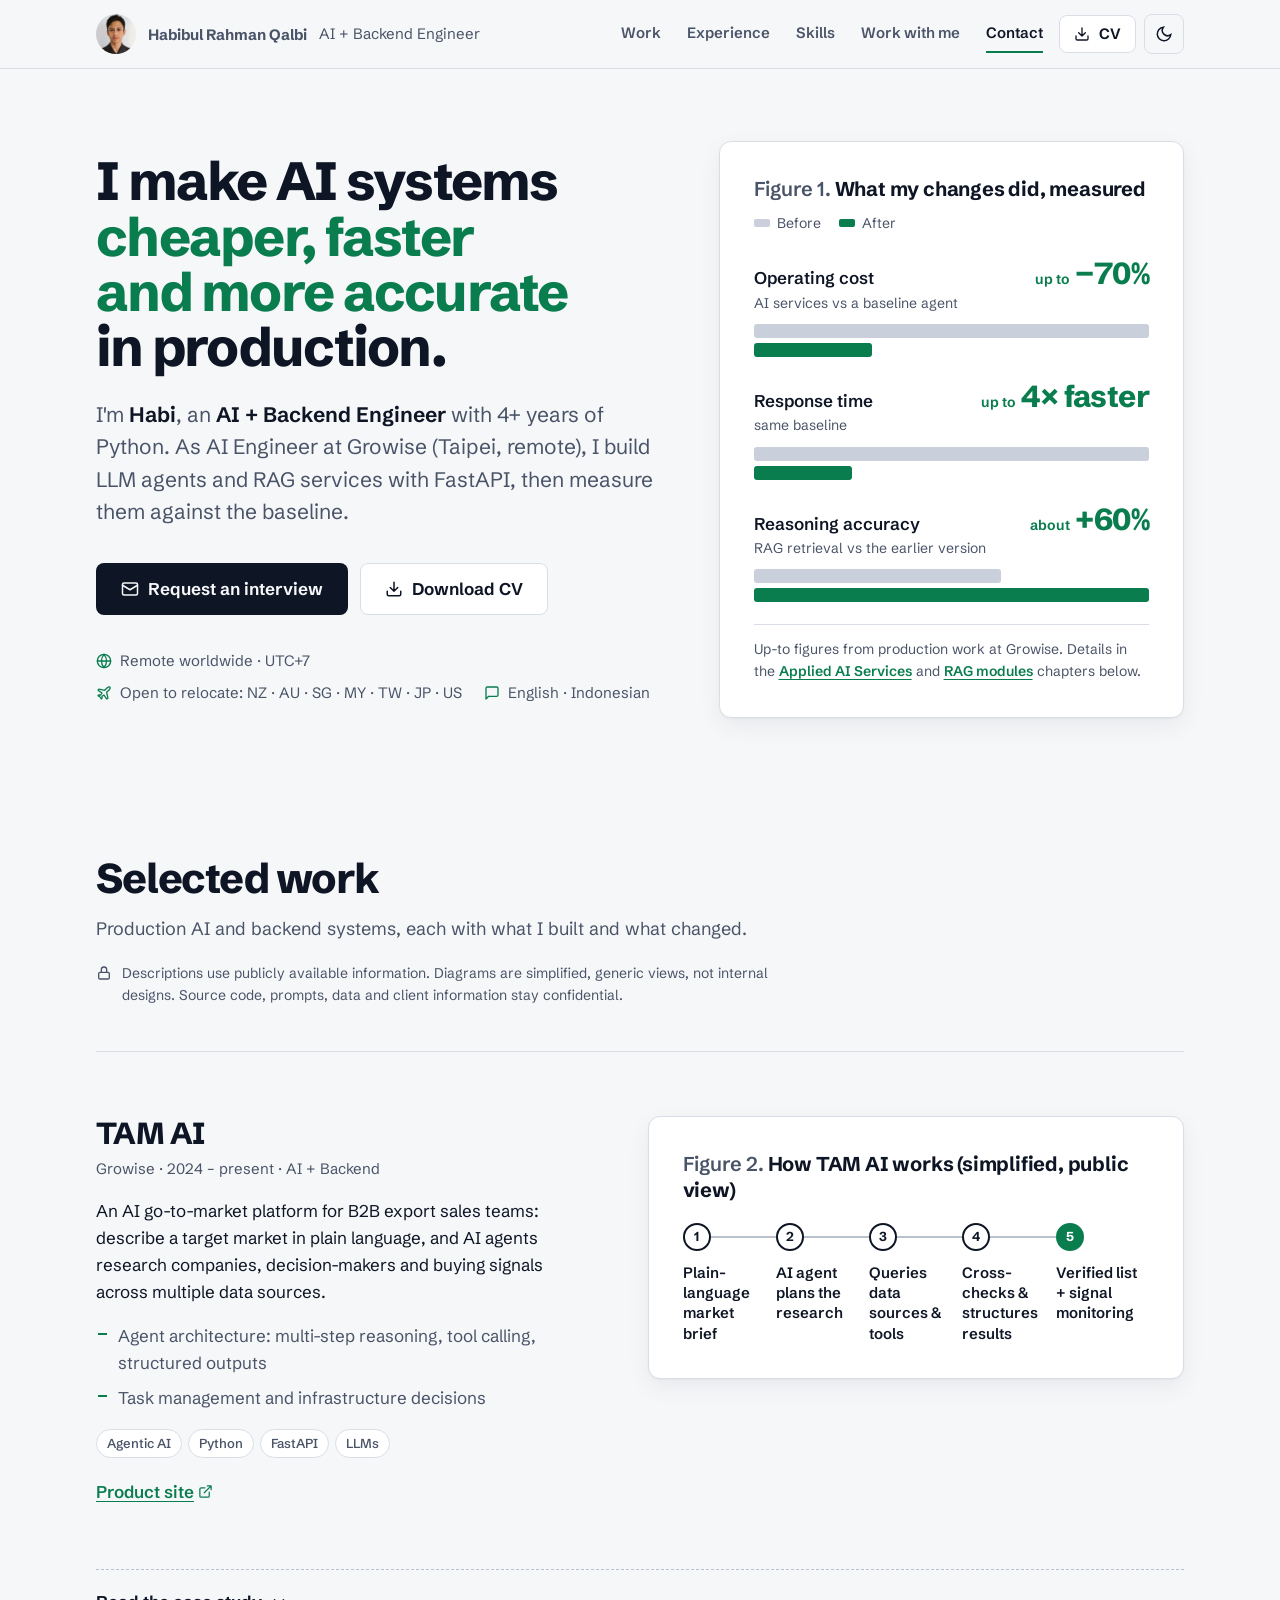
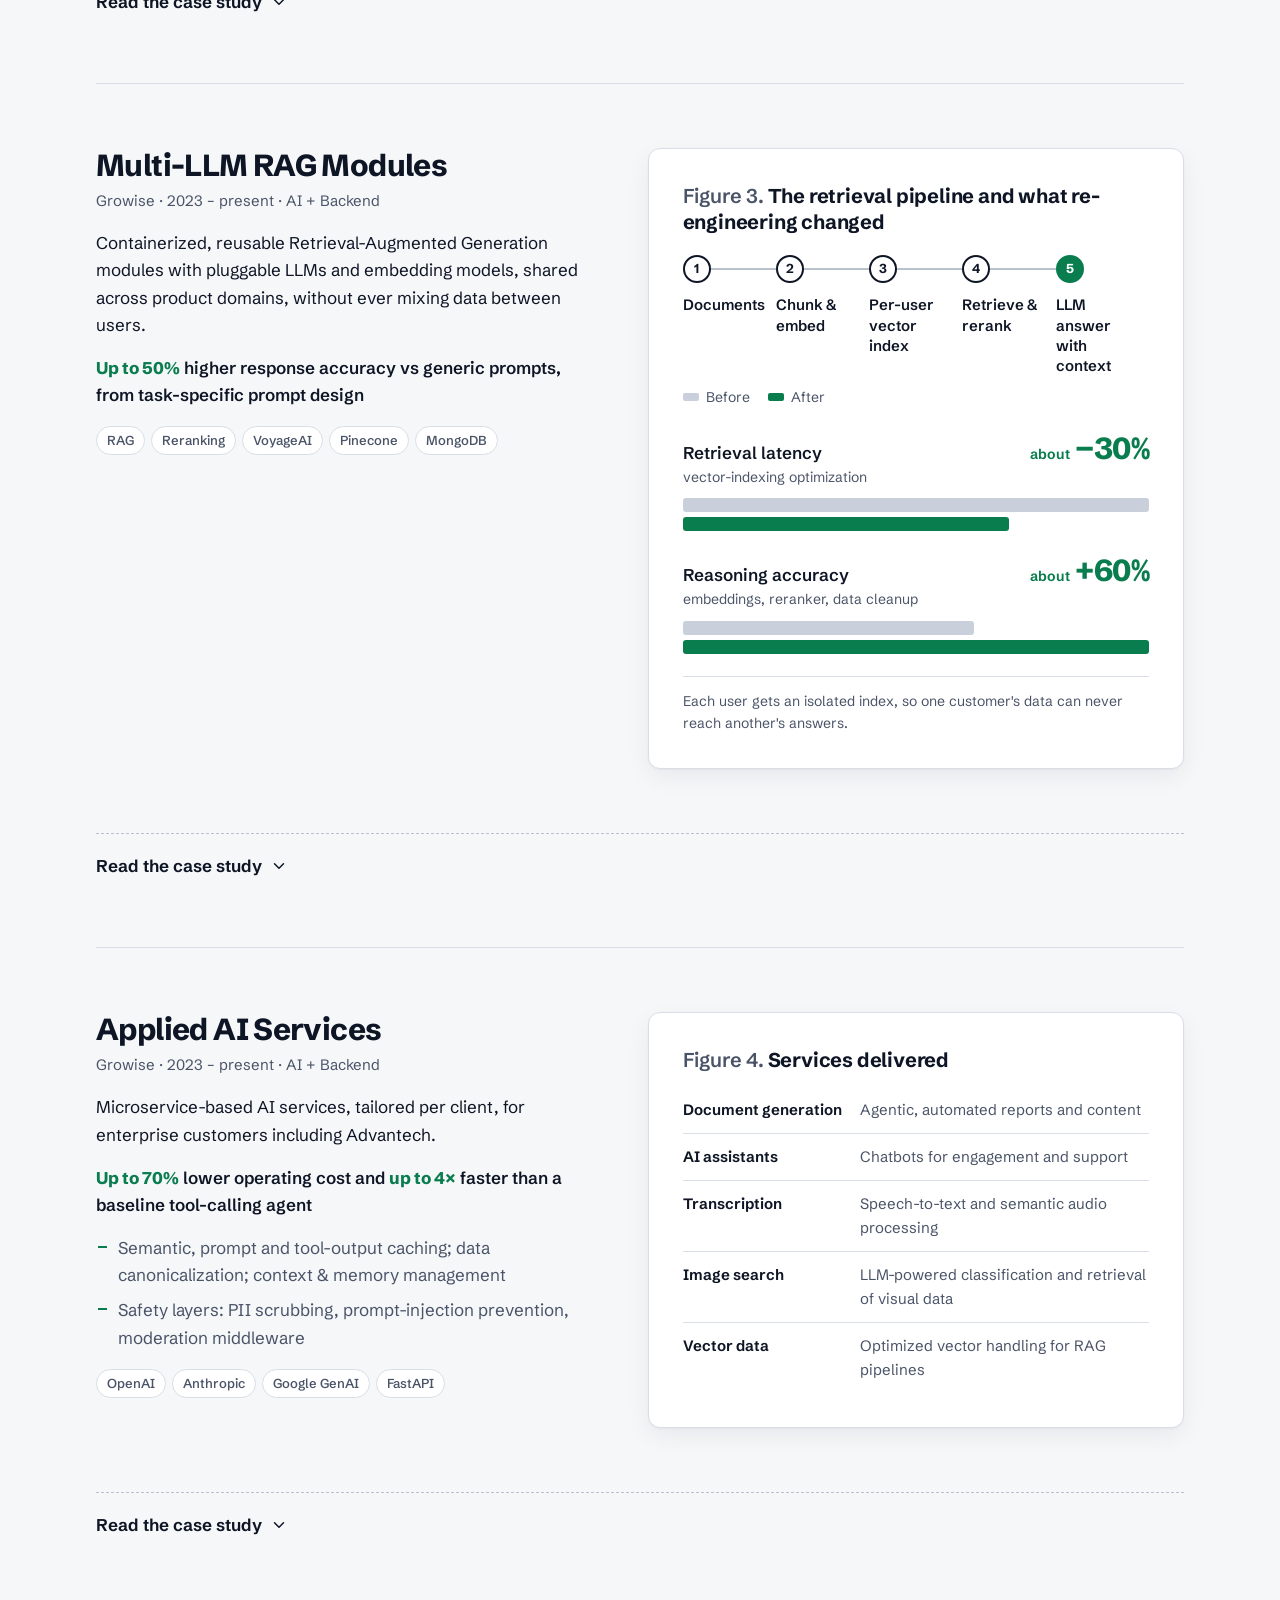
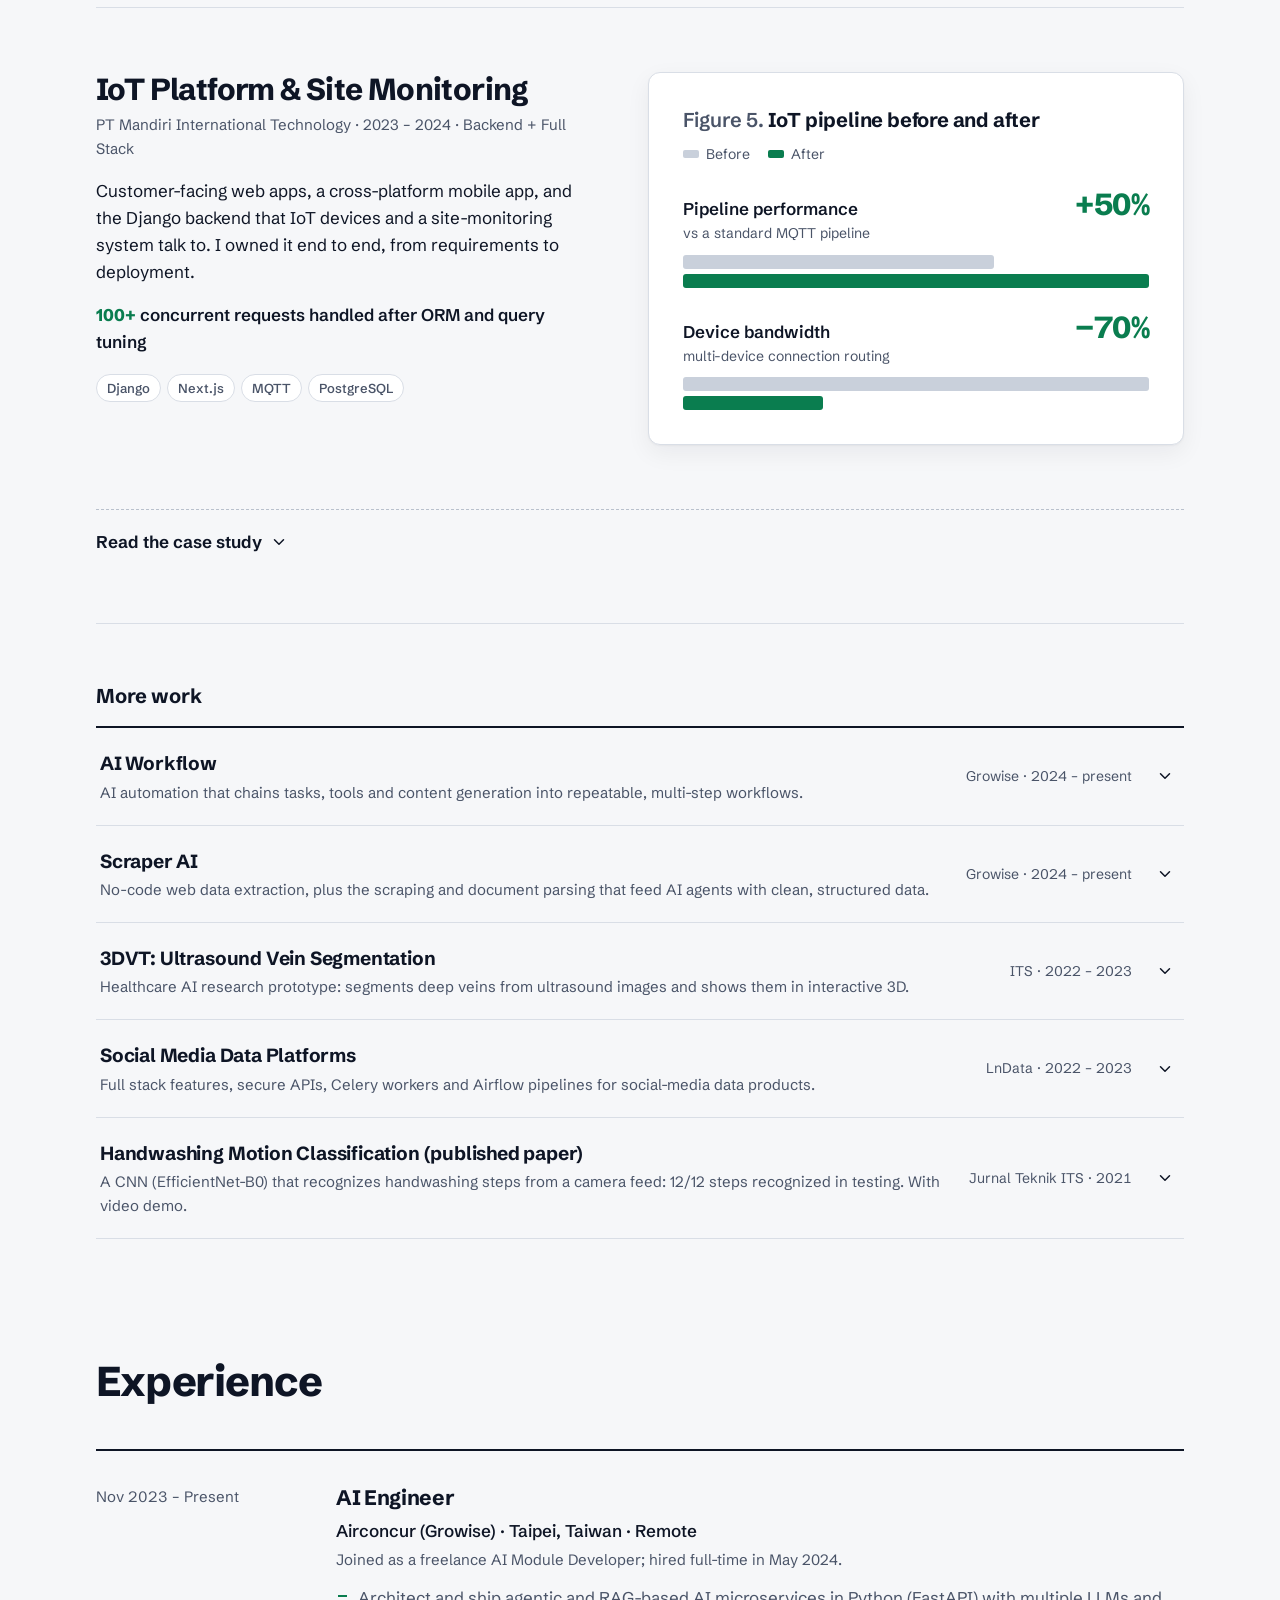
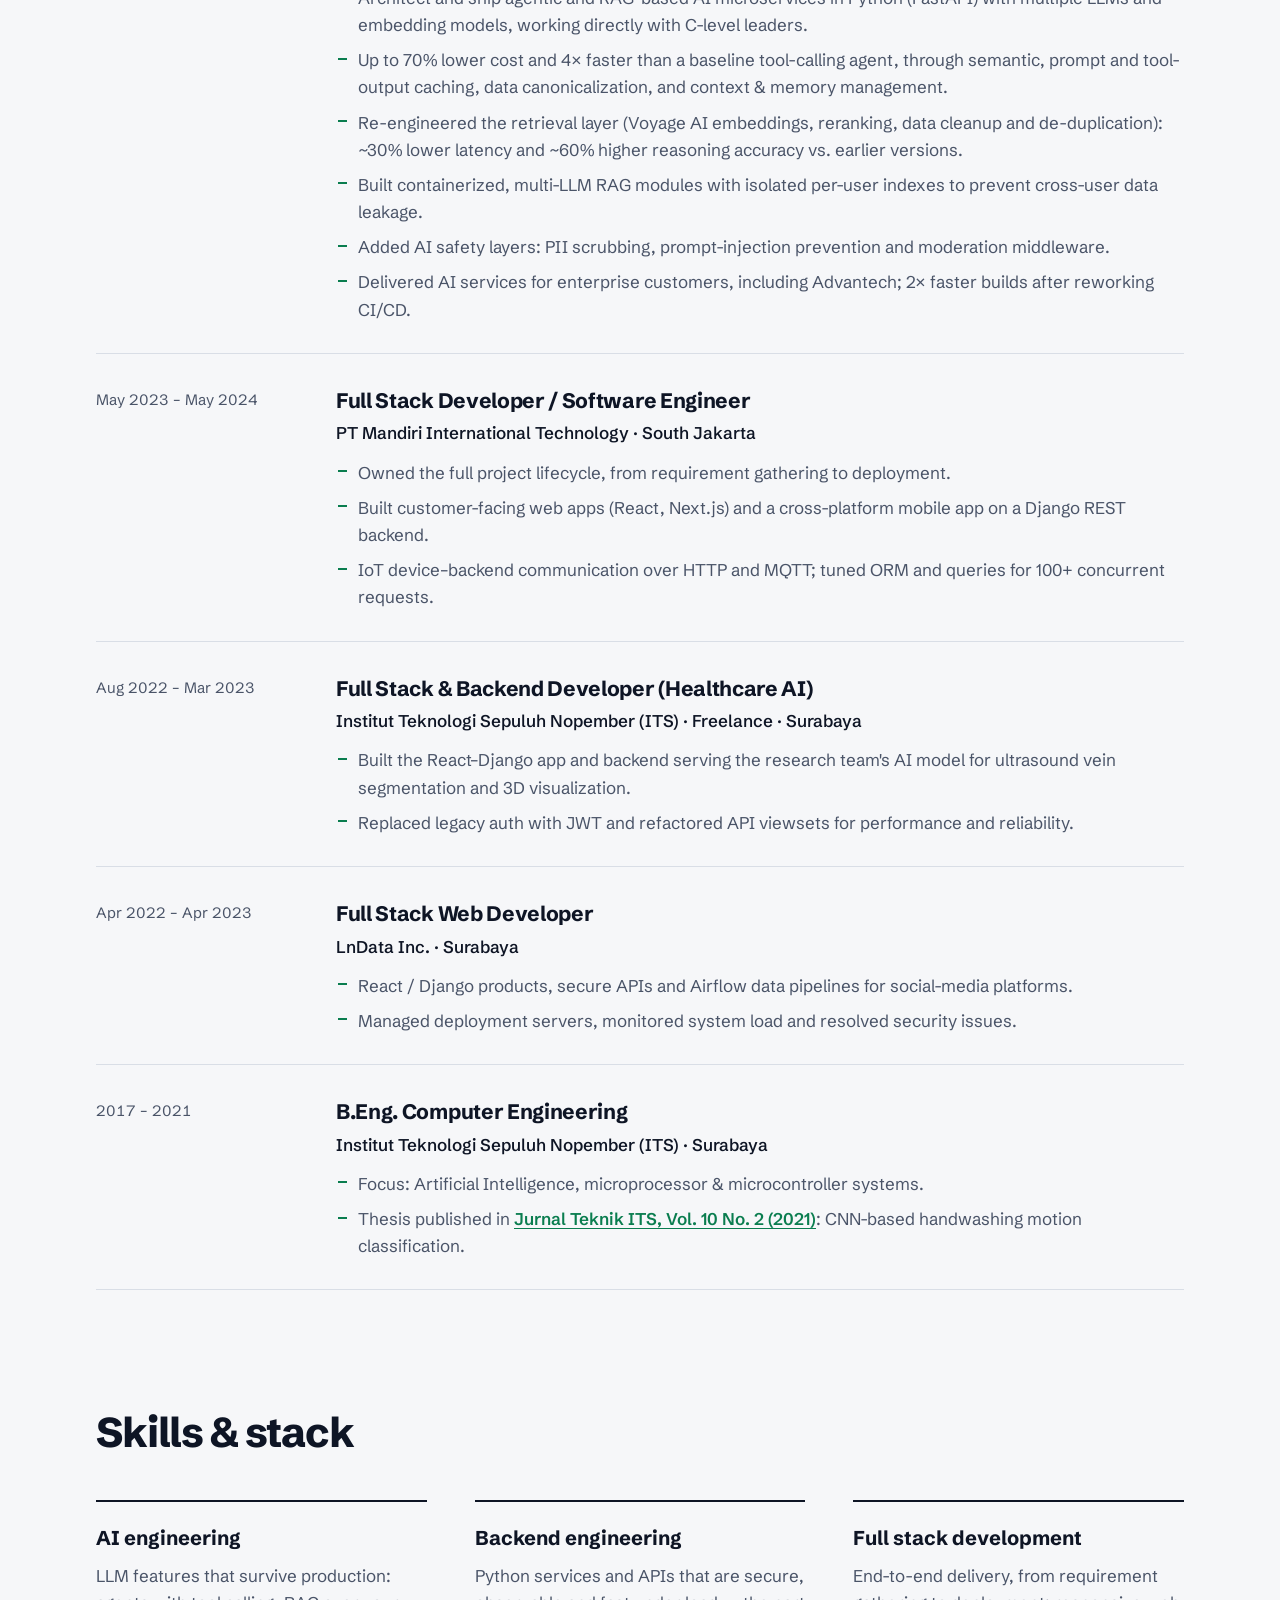
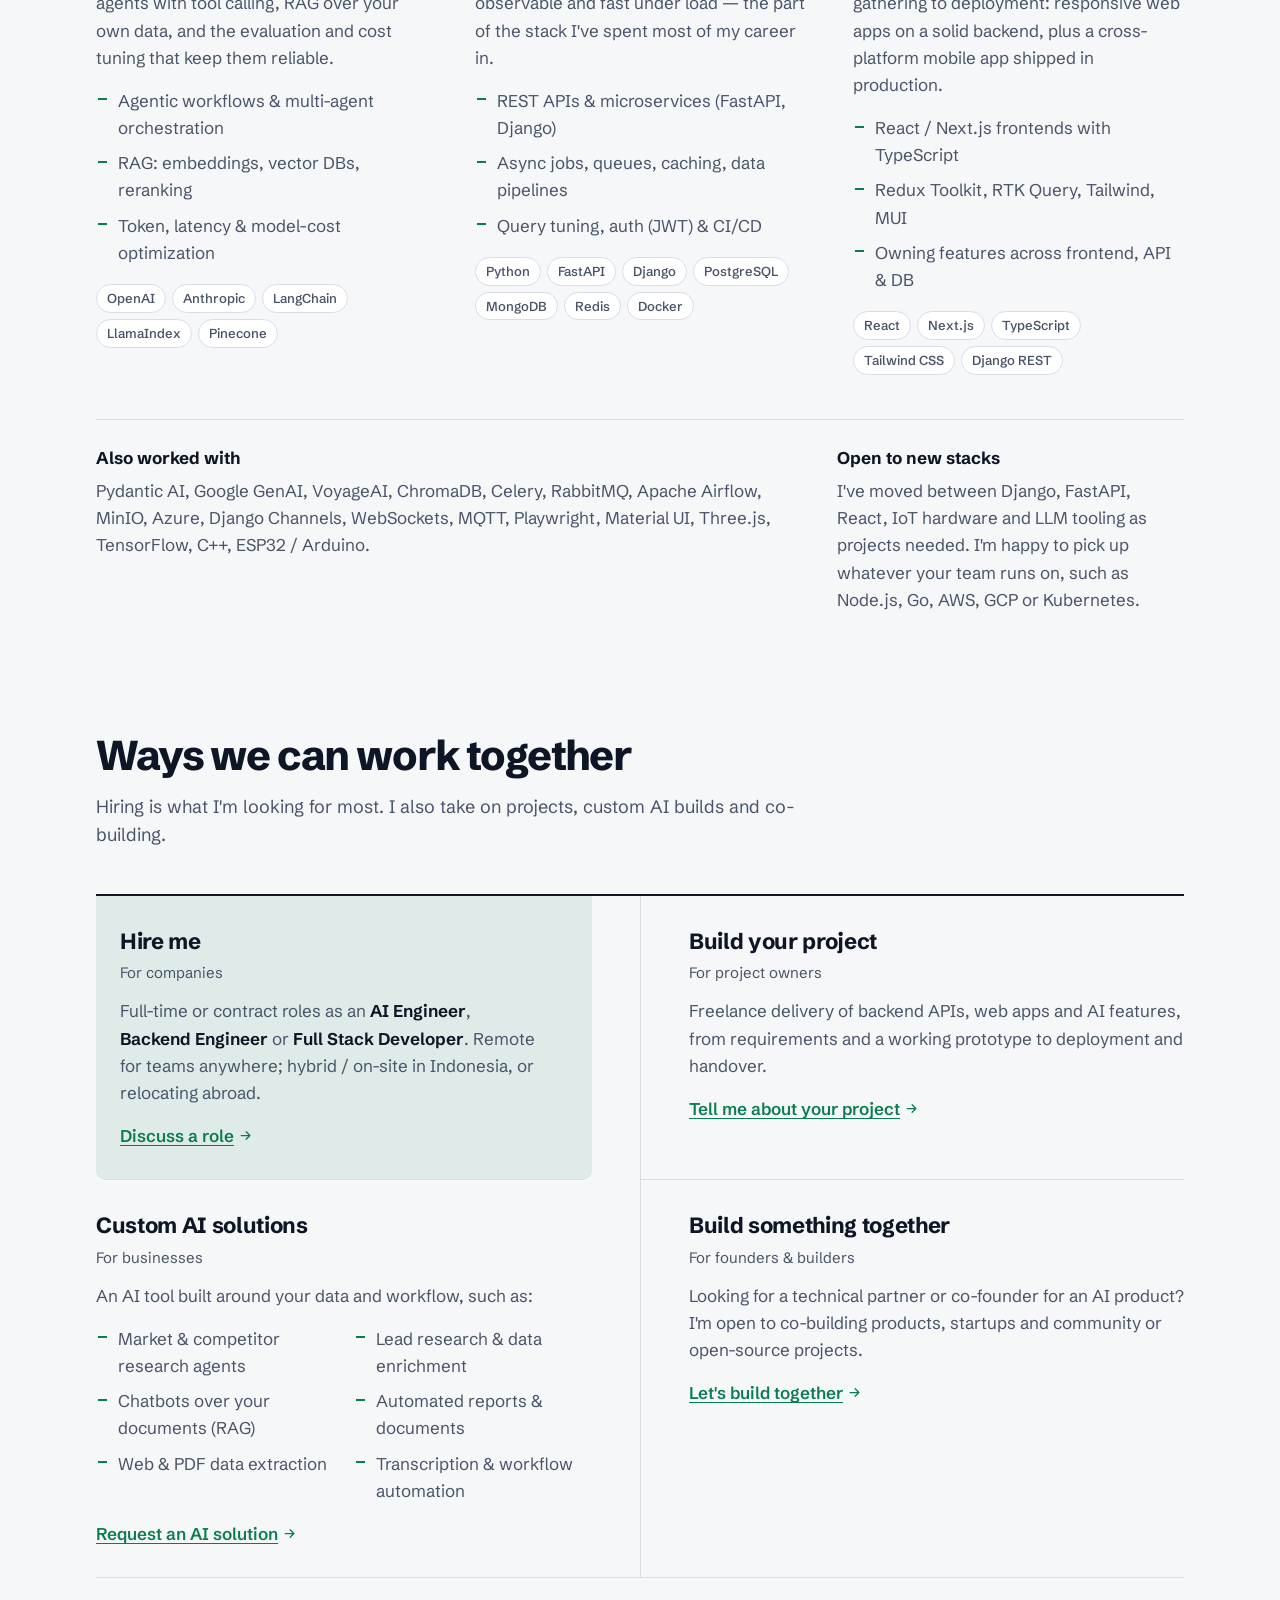
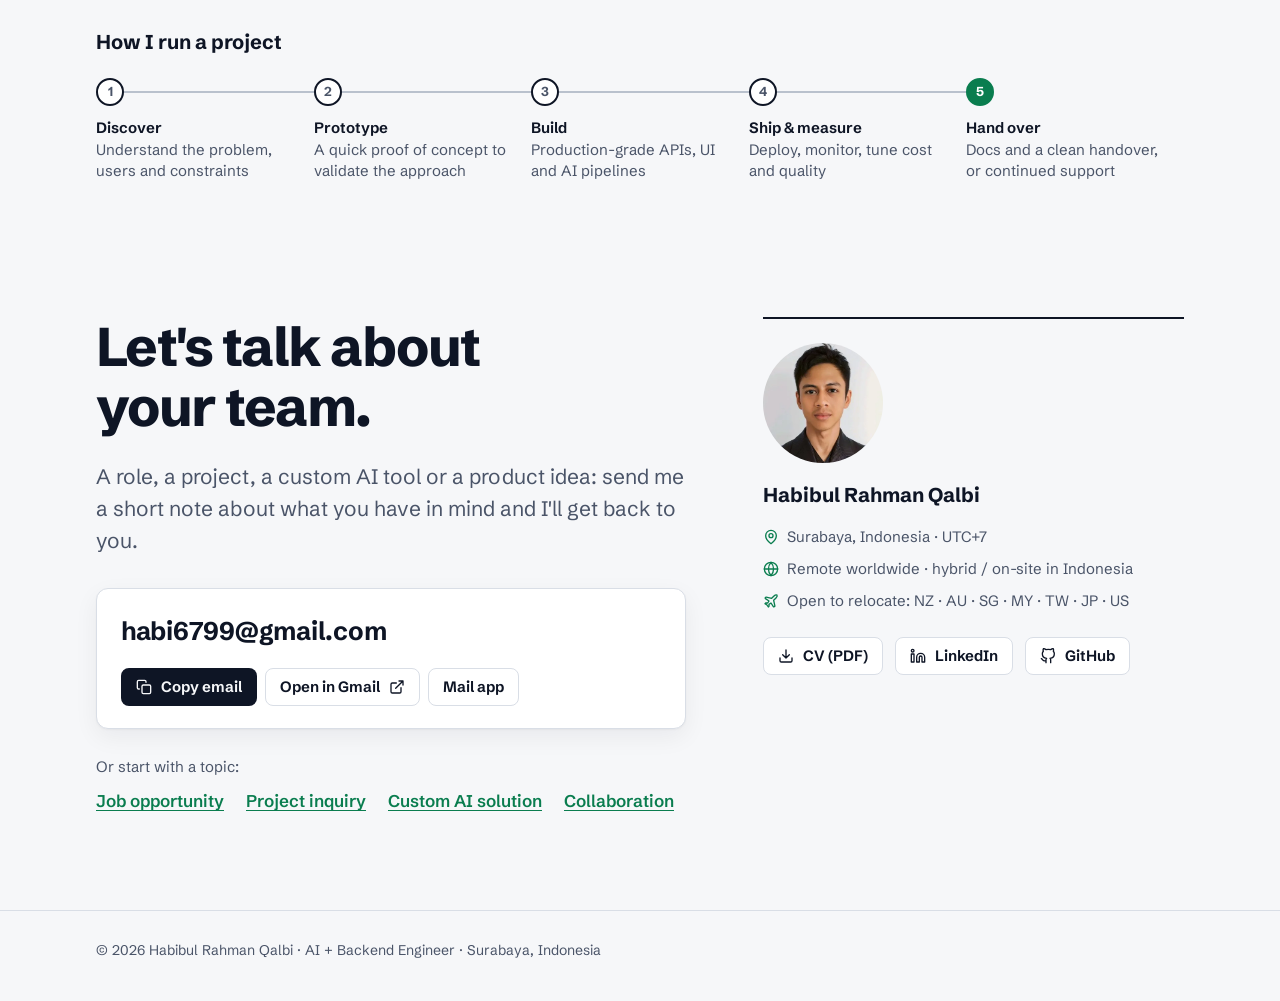
==== commit 830ed657: "Redesign portfolio as a results report Lead with measured results for overseas hiring managers: a pl" ====
--- a/index.html
+++ b/index.html
@@ -3,22 +3,23 @@
 <head>
   <meta charset="utf-8" />
   <meta name="viewport" content="width=device-width, initial-scale=1" />
-  <title>Habibul Rahman Qalbi — AI &amp; Backend Engineer</title>
-  <meta name="description" content="Habibul Rahman Qalbi (Habi) — AI Engineer, Backend Engineer and Full Stack Developer from Surabaya, Indonesia. Available for jobs, freelance projects, custom AI solutions and co-building products. Python, FastAPI, Django, React/Next.js, LLMs, RAG, AI agents." />
+  <title>Habibul Rahman Qalbi — AI + Backend Engineer</title>
+  <meta name="description" content="Habibul Rahman Qalbi (Habi) — AI + Backend Engineer from Surabaya, Indonesia. Production LLM agents and RAG services measured against baselines: up to 70% lower cost and 4× faster. Open to remote roles and relocation. Python, FastAPI, Django, React/Next.js." />
   <meta name="author" content="Habibul Rahman Qalbi" />
   <link rel="canonical" href="https://upchunk.github.io/" />
-  <meta name="theme-color" content="#0b0b12" />
+  <meta name="theme-color" content="#f6f7f9" media="(prefers-color-scheme: light)" />
+  <meta name="theme-color" content="#0f141b" media="(prefers-color-scheme: dark)" />
 
   <meta property="og:type" content="profile" />
   <meta property="og:url" content="https://upchunk.github.io/" />
-  <meta property="og:title" content="Habibul Rahman Qalbi — AI, Backend & Full Stack Engineer" />
-  <meta property="og:description" content="Hire me, bring me a project, request a custom AI solution, or build a product together. Python · FastAPI · Django · React · LLMs · RAG · AI agents." />
+  <meta property="og:title" content="Habibul Rahman Qalbi — AI + Backend Engineer" />
+  <meta property="og:description" content="I make AI systems cheaper, faster and more accurate in production. Open to remote roles and relocation." />
   <meta property="og:image" content="https://upchunk.github.io/og.png" />
   <meta property="og:image:width" content="1200" />
   <meta property="og:image:height" content="630" />
   <meta name="twitter:card" content="summary_large_image" />
-  <meta name="twitter:title" content="Habibul Rahman Qalbi — AI, Backend & Full Stack Engineer" />
-  <meta name="twitter:description" content="Jobs, freelance projects, custom AI solutions and product collaborations." />
+  <meta name="twitter:title" content="Habibul Rahman Qalbi — AI + Backend Engineer" />
+  <meta name="twitter:description" content="Production LLM agents and RAG services, measured against baselines. Open to remote roles and relocation." />
   <meta name="twitter:image" content="https://upchunk.github.io/og.png" />
 
   <script type="application/ld+json">
@@ -60,9 +61,259 @@
   }
   </script>
 
-  <link rel="icon" href="data:image/svg+xml,%3Csvg xmlns='http://www.w3.org/2000/svg' viewBox='0 0 64 64'%3E%3Cdefs%3E%3ClinearGradient id='g' x1='0' y1='0' x2='1' y2='1'%3E%3Cstop offset='0' stop-color='%237c5cff'/%3E%3Cstop offset='1' stop-color='%2300d4c8'/%3E%3C/linearGradient%3E%3C/defs%3E%3Crect width='64' height='64' rx='14' fill='url(%23g)'/%3E%3Ctext x='32' y='42' font-family='monospace' font-size='24' font-weight='700' text-anchor='middle' fill='white'%3EHQ%3C/text%3E%3C/svg%3E" />
-  <link rel="preload" as="font" type="font/woff2" href="fonts/inter-var-latin.woff2" crossorigin />
-  <style> @font-face{font-family:"Inter";src:url("fonts/inter-var-latin.woff2") format("woff2");font-weight:100 900;font-style:normal;font-display:swap}@font-face{font-family:"Inter Fallback";src:local("Arial"),local("Liberation Sans"),local("Helvetica");size-adjust:107.4%;ascent-override:90.2%;descent-override:22.5%;line-gap-override:0%}:root{--bg:#0c0c12;--bg-2:#13131b;--card:#15151e;--card-2:#1b1b26;--border:rgba(255,255,255,0.08);--border-strong:rgba(255,255,255,0.16);--text:#ededf3;--muted:#9d9db2;--accent:#7c5cff;--accent-2:#00d4c8;--grad:linear-gradient(120deg,var(--accent),var(--accent-2));--accent-ink:#ffffff;--accent-soft:rgba(139,108,255,0.14);--accent-text:#c3b4ff;--ok:#34d399;--shadow:0 16px 40px rgba(0,0,0,0.35);--blob:0.45;--sans:"Inter","Inter Fallback",system-ui,-apple-system,sans-serif;--mono:ui-monospace,SFMono-Regular,"Cascadia Mono","Segoe UI Mono",Menlo,Consolas,"Liberation Mono",monospace;color-scheme:dark}:root[data-theme="light"]{--bg:#f6f6f9;--bg-2:#ffffff;--card:#ffffff;--card-2:#f3f2f8;--border:rgba(20,20,50,0.09);--border-strong:rgba(20,20,50,0.18);--text:#16161f;--muted:#5d5d73;--accent:#5b3df5;--accent-2:#00a39a;--accent-soft:rgba(91,61,245,0.09);--accent-text:#4a30d4;--ok:#059669;--shadow:0 16px 36px rgba(30,30,80,0.08);--blob:0.22;color-scheme:light}@media (prefers-color-scheme:light){:root:not([data-theme="dark"]){--bg:#f6f6f9;--bg-2:#ffffff;--card:#ffffff;--card-2:#f3f2f8;--border:rgba(20,20,50,0.09);--border-strong:rgba(20,20,50,0.18);--text:#16161f;--muted:#5d5d73;--accent:#5b3df5;--accent-2:#00a39a;--accent-soft:rgba(91,61,245,0.09);--accent-text:#4a30d4;--ok:#059669;--shadow:0 16px 36px rgba(30,30,80,0.08);--blob:0.22;color-scheme:light}}*,*::before,*::after{box-sizing:border-box}*{margin:0;padding:0}html{scroll-behavior:smooth;scroll-padding-top:80px}body{font-family:var(--sans);background:var(--bg);color:var(--text);line-height:1.65;overflow-x:hidden;transition:background 0.3s,color 0.3s}a{color:inherit;text-decoration:none}ul,ol{list-style:none}img{display:block;max-width:100%}.i{width:18px;height:18px;fill:none;stroke:currentColor;stroke-width:2;stroke-linecap:round;stroke-linejoin:round;flex-shrink:0}.i.big{width:22px;height:22px}:focus-visible{outline:2px solid var(--accent);outline-offset:3px;border-radius:6px}.skip{position:absolute;left:-999px;top:8px;z-index:200;padding:10px 14px;border-radius:8px;background:var(--accent);color:#fff}.skip:focus{left:8px}.inline-link{color:var(--accent-text);text-decoration:underline;text-underline-offset:2px}.bg{position:fixed;inset:0;z-index:-1;overflow:hidden;pointer-events:none}.blob{position:absolute;border-radius:50%;filter:blur(110px);opacity:var(--blob);background:var(--accent)}.b1{width:560px;height:560px;top:-220px;left:-160px}.b2{width:480px;height:480px;top:20%;right:-220px}.grid{position:absolute;inset:0;background-image:linear-gradient(var(--border) 1px,transparent 1px),linear-gradient(90deg,var(--border) 1px,transparent 1px);background-size:56px 56px;mask-image:radial-gradient(ellipse at 50% 0%,#000 15%,transparent 65%);-webkit-mask-image:radial-gradient(ellipse at 50% 0%,#000 15%,transparent 65%);opacity:0.55}.progress{position:fixed;top:0;left:0;height:2px;width:100%;transform:scaleX(0);transform-origin:left;z-index:100;background:var(--accent)}.nav{position:sticky;top:0;z-index:50;display:flex;align-items:center;justify-content:space-between;gap:16px;padding:12px clamp(16px,5vw,64px);backdrop-filter:blur(14px);-webkit-backdrop-filter:blur(14px);background:color-mix(in srgb,var(--bg) 78%,transparent);border-bottom:1px solid var(--border)}.logo{display:flex;align-items:center;gap:10px;font-weight:700;letter-spacing:-0.01em;white-space:nowrap}.logo-mark{display:grid;place-items:center;width:32px;height:32px;border-radius:9px;background:var(--accent);color:#fff;font:700 0.78rem var(--mono);flex-shrink:0}.logo-name .short{display:none}.links{display:flex;gap:24px;font-size:0.92rem;color:var(--muted)}.links a{position:relative;transition:color 0.2s}.links a::after{content:"";position:absolute;left:0;bottom:-4px;height:2px;width:0;background:var(--accent);transition:width 0.25s}.links a:hover,.links a.active{color:var(--text)}.links a:hover::after,.links a.active::after{width:100%}.nav-actions{display:flex;align-items:center;gap:10px}.icon-btn{display:grid;place-items:center;width:38px;height:38px;border-radius:10px;cursor:pointer;background:var(--card);border:1px solid var(--border);color:var(--text)}.icon-btn .sun{display:none}:root[data-theme="light"] .icon-btn .sun{display:block}:root[data-theme="light"] .icon-btn .moon{display:none}@media (prefers-color-scheme:light){:root:not([data-theme="dark"]) .icon-btn .sun{display:block}:root:not([data-theme="dark"]) .icon-btn .moon{display:none}}.menu-btn{display:none}.btn{display:inline-flex;align-items:center;gap:8px;padding:12px 22px;border-radius:12px;font:600 0.95rem var(--sans);cursor:pointer;border:1px solid transparent;transition:transform 0.2s,background 0.2s,border-color 0.2s}.btn.small{padding:8px 14px;font-size:0.86rem;border-radius:10px}.btn.primary{background:var(--accent);color:var(--accent-ink)}.btn.primary:hover{background:color-mix(in srgb,var(--accent) 88%,#fff)}.btn.ghost{background:var(--card);border-color:var(--border);color:var(--text)}.btn.ghost:hover{border-color:var(--border-strong)}.btn:hover{transform:translateY(-2px)}main{max-width:1120px;margin:0 auto;padding:0 clamp(16px,5vw,48px)}.section{padding:96px 0 24px}h2{font-size:clamp(1.7rem,3.5vw,2.3rem);font-weight:800;letter-spacing:-0.025em;margin-bottom:26px}h2 .num{font:600 0.9rem var(--mono);color:var(--accent-text);margin-right:12px;vertical-align:0.35em}h3{font-size:1.1rem;font-weight:700;letter-spacing:-0.01em}.section-lead{color:var(--muted);max-width:680px;margin:-10px 0 26px}.card{background:var(--card);border:1px solid var(--border);border-radius:16px;padding:24px}.hero{padding:clamp(48px,10vh,110px) 0 20px}.hero-grid{display:grid;grid-template-columns:minmax(0,1fr) 300px;gap:48px;align-items:center}.eyebrow{display:inline-flex;align-items:center;gap:10px;padding:6px 14px;border-radius:999px;font-size:0.84rem;color:var(--muted);background:var(--card);border:1px solid var(--border);margin-bottom:24px}.dot{position:relative;width:8px;height:8px;border-radius:50%;background:var(--ok)}.dot::after{content:"";position:absolute;inset:0;border-radius:50%;background:rgba(52,211,153,.6);animation:pulse 2s ease-out infinite}@keyframes pulse{0%{transform:scale(1);opacity:1}70%,100%{transform:scale(3.2);opacity:0}}.hero h1{font-size:clamp(2rem,5.2vw,3.8rem);line-height:1.08;font-weight:800;letter-spacing:-0.035em}.accent{color:var(--accent-text)}.type-line{display:block;white-space:nowrap}.typed{color:var(--accent-text)}.caret{color:var(--accent);animation:blink 1s steps(1) infinite;font-weight:400}@keyframes blink{50%{opacity:0}}.role-line{display:flex;flex-wrap:wrap;gap:4px 0;margin-top:18px;font:600 clamp(0.9rem,1.5vw,1rem) var(--mono)}.role-line b{font-weight:600;white-space:nowrap}.role-line b + b::before{content:"·";color:var(--accent);margin:0 12px}.lead{font-size:clamp(1rem,1.7vw,1.15rem);color:var(--muted);max-width:640px;margin-top:20px}.lead strong{color:var(--text);font-weight:600}.cta{display:flex;flex-wrap:wrap;gap:12px;margin-top:30px}.profile{text-align:center;padding:28px 24px;box-shadow:var(--shadow)}.avatar{display:block;width:148px;height:148px;margin:0 auto 16px;border-radius:50%;overflow:hidden;border:3px solid var(--accent);box-shadow:0 0 0 6px var(--accent-soft)}.avatar img{width:100%;height:100%;object-fit:cover}.p-name{font-weight:700;font-size:1.05rem}.p-now{color:var(--muted);font-size:0.88rem;margin-top:4px;line-height:1.5}.p-now strong{color:var(--text)}.p-loc{display:inline-flex;align-items:center;gap:6px;color:var(--muted);font-size:0.84rem;margin-top:10px}.p-loc .i{width:15px;height:15px}.p-actions-row{display:grid;grid-template-columns:1fr;gap:8px;margin-top:18px}.p-actions-row .btn{justify-content:center;padding:9px 8px;font-size:0.82rem}.p-actions-row .i{width:15px;height:15px}.p-social{display:flex;justify-content:center;gap:10px;margin-top:16px}.p-social a{display:grid;place-items:center;width:36px;height:36px;border-radius:10px;color:var(--muted);border:1px solid var(--border);transition:color 0.2s,border-color 0.2s}.p-social a:hover{color:var(--text);border-color:var(--border-strong)}.meta{display:grid;grid-template-columns:repeat(3,minmax(0,1fr));gap:14px 28px;margin-top:44px}.meta div{border-left:2px solid var(--accent);padding-left:12px}.meta dt{font:500 0.7rem var(--mono);text-transform:uppercase;letter-spacing:0.08em;color:var(--muted);margin-bottom:2px}.meta dd{font-size:0.92rem;font-weight:500}.stats{display:grid;grid-template-columns:repeat(4,1fr);gap:14px;margin-top:28px}.stats li{padding:18px 20px;border-radius:14px;background:var(--card);border:1px solid var(--border);display:flex;flex-direction:column;gap:4px}.stats strong{font-size:1.9rem;font-weight:800;letter-spacing:-0.02em;line-height:1.1}.stats span{font-size:0.84rem;line-height:1.4;color:var(--muted)}.ico{display:grid;place-items:center;width:40px;height:40px;border-radius:11px;background:var(--accent-soft);color:var(--accent-text);flex-shrink:0}.path-top{display:flex;align-items:center;gap:12px}.path-tag{font:600 0.72rem var(--mono);color:var(--accent-text);text-transform:uppercase;letter-spacing:0.07em}.checks li{padding-left:24px;position:relative;margin:7px 0;color:var(--muted);font-size:0.92rem}.checks li::before{content:"";position:absolute;left:2px;top:0.55em;width:10px;height:6px;border-left:2px solid var(--accent);border-bottom:2px solid var(--accent);transform:rotate(-45deg)}.checks.tight li{margin:4px 0;font-size:0.88rem}.tags{display:flex;flex-wrap:wrap;gap:6px}.tags span{font:500 0.72rem var(--mono);padding:4px 9px;border-radius:7px;background:var(--card-2);color:var(--muted);border:1px solid var(--border)}.tags.core span{background:var(--accent-soft);color:var(--accent-text);border-color:transparent;font-weight:600}.p-org{font:500 0.74rem var(--mono);color:var(--muted)}.p-role li{position:relative;padding-left:16px;font-size:0.88rem;margin:5px 0}.p-role li::before{content:"";position:absolute;left:0;top:0.62em;width:6px;height:6px;border-radius:2px;background:var(--accent)}.p-actions{display:flex;flex-wrap:wrap;align-items:center;gap:14px}.p-more{font:600 0.84rem var(--sans);cursor:pointer;padding:7px 14px;border-radius:9px;color:var(--text);background:var(--accent-soft);border:1px solid color-mix(in srgb,var(--accent) 35%,transparent);transition:background 0.2s;white-space:nowrap}.p-more:hover{background:color-mix(in srgb,var(--accent) 26%,transparent)}.p-link{font-size:0.85rem;font-weight:600;color:var(--accent-text)}.p-link:hover{text-decoration:underline}.note{display:flex;gap:10px;align-items:flex-start;font-size:0.86rem;color:var(--muted);padding:12px 16px;border-radius:12px;border:1px dashed var(--border-strong);margin-bottom:30px}.note svg{flex-shrink:0;margin-top:3px;color:var(--accent-text)}.paths{display:grid;grid-template-columns:repeat(2,1fr);gap:18px}.path{display:flex;flex-direction:column;gap:10px;padding:26px 28px;transition:border-color 0.25s,transform 0.25s}.path:hover{border-color:color-mix(in srgb,var(--accent) 45%,transparent);transform:translateY(-3px)}.path h3{font-size:1.2rem;margin-top:4px}.path p{color:var(--muted);font-size:0.93rem}.path p strong{color:var(--text);font-weight:600}.path.highlight{border-color:color-mix(in srgb,var(--accent) 40%,transparent);background:linear-gradient(160deg,var(--accent-soft),transparent 70%),var(--card)}.path.highlight .checks{display:grid;grid-template-columns:1fr 1fr;column-gap:18px}.path-cta{margin-top:auto;padding-top:8px;font-weight:600;font-size:0.92rem;color:var(--accent-text)}.path-cta:hover{text-decoration:underline}.process{margin-top:18px}.process h3{margin-bottom:16px}.steps{display:grid;grid-template-columns:repeat(5,1fr);gap:16px}.steps li{display:flex;flex-direction:column;gap:3px}.steps strong{font-size:0.95rem}.steps li>span:last-child{color:var(--muted);font-size:0.84rem}.step-n{display:grid;place-items:center;width:28px;height:28px;border-radius:50%;font:600 0.8rem var(--mono);color:#fff;background:var(--accent);margin-bottom:6px}.sub-h{font:600 0.78rem var(--mono);text-transform:uppercase;letter-spacing:0.1em;color:var(--muted);margin-bottom:14px}.featured{display:grid;grid-template-columns:repeat(3,1fr);gap:18px}.feat{padding:0;overflow:hidden;display:flex;flex-direction:column;transition:border-color 0.25s,transform 0.25s,box-shadow 0.25s}.feat:hover{border-color:color-mix(in srgb,var(--accent) 45%,transparent);transform:translateY(-3px);box-shadow:var(--shadow)}.feat-visual{position:relative;display:flex;flex-direction:column;align-items:center;justify-content:center;gap:0;padding:22px 16px;min-height:196px;border-bottom:1px solid var(--border);background:radial-gradient(circle at 30% 20%,var(--accent-soft),transparent 60%),linear-gradient(var(--border) 1px,transparent 1px) 0 0 / 22px 22px,linear-gradient(90deg,var(--border) 1px,transparent 1px) 0 0 / 22px 22px,var(--card-2)}.feat-visual span{font:600 0.74rem var(--mono);padding:6px 12px;border-radius:8px;background:var(--card);border:1px solid var(--border-strong);white-space:nowrap}.feat-visual span:last-child{background:var(--accent);color:#fff;border-color:transparent}.feat-visual i{display:block;width:2px;height:12px;background:var(--accent);opacity:0.7;position:relative}.feat-visual i::after{content:"";position:absolute;left:-3px;bottom:-2px;border:4px solid transparent;border-top-color:var(--accent)}.feat-body{padding:22px 22px 24px;display:flex;flex-direction:column;gap:10px;flex:1}.feat-body h3{font-size:1.15rem}.feat-body>p:not(.p-org){color:var(--muted);font-size:0.92rem}.feat-body .tags{margin-top:auto;padding-top:4px}.more-head{display:flex;flex-wrap:wrap;align-items:center;justify-content:space-between;gap:12px;margin:44px 0 14px}.more-head .sub-h{margin:0}.filters{display:flex;flex-wrap:wrap;gap:8px}.chip{font:500 0.84rem var(--sans);padding:6px 14px;border-radius:999px;cursor:pointer;background:var(--card);border:1px solid var(--border);color:var(--muted);transition:all 0.2s}.chip:hover{color:var(--text)}.chip.active{color:#fff;background:var(--accent);border-color:transparent}.plist{border:1px solid var(--border);border-radius:16px;background:var(--card);overflow:hidden}.plist li{display:grid;grid-template-columns:auto minmax(0,1fr) auto;gap:16px;align-items:center;padding:18px 22px;border-top:1px solid var(--border);transition:background 0.2s}.plist li:first-child{border-top:none}.plist li:hover{background:var(--card-2)}.plist li.hidden{display:none}.pl-main h4{font-size:1rem;font-weight:700}.pl-main p{color:var(--muted);font-size:0.88rem;margin:2px 0 8px}.pl-side{display:flex;flex-direction:column;align-items:flex-end;gap:8px;text-align:right}.timeline{position:relative;padding-left:28px}.timeline::before{content:"";position:absolute;left:6px;top:14px;bottom:14px;width:2px;background:linear-gradient(var(--accent),transparent)}.timeline>li{position:relative;display:grid;grid-template-columns:160px 1fr;gap:22px;margin-bottom:18px}.timeline>li::before{content:"";position:absolute;left:-28px;top:8px;width:14px;height:14px;border-radius:50%;background:var(--bg);border:3px solid var(--accent)}.t-date{font:500 0.8rem var(--mono);color:var(--muted);padding-top:4px}.t-org{color:var(--accent-text);font-size:0.88rem;margin:2px 0 10px}.t-body ul li{color:var(--muted);font-size:0.92rem;position:relative;padding-left:16px;margin:5px 0}.t-body ul li::before{content:"•";position:absolute;left:0;color:var(--accent)}.t-role{margin-top:16px;padding-top:14px;border-top:1px solid var(--border)}.t-role h4{font-size:1rem}.t-role .t-when{font:500 0.76rem var(--mono);color:var(--muted);margin:2px 0 6px}.t-note{font-size:0.84rem;color:var(--muted);font-style:italic;margin:-4px 0 8px}.roles{display:grid;grid-template-columns:repeat(3,1fr);gap:18px}.role{display:flex;flex-direction:column;gap:12px}.role>p{color:var(--muted);font-size:0.92rem}.role .tags{margin-top:auto;padding-top:6px}.skills-extra{display:grid;grid-template-columns:2fr 1fr;gap:18px;margin-top:18px}.skills-extra h3{margin-bottom:12px}.open p{color:var(--muted);font-size:0.92rem}.contact{text-align:center;padding-bottom:80px}.contact .lead{margin:0 auto}.email-box{display:flex;flex-wrap:wrap;align-items:center;justify-content:center;gap:14px 18px;max-width:720px;margin:30px auto 0;padding:18px 22px}.email-box .i.big{color:var(--accent-text)}.email-addr{font:600 1.05rem var(--mono)}.email-actions{display:flex;flex-wrap:wrap;justify-content:center;gap:8px}.intents-label{margin-top:26px;font-size:0.86rem;color:var(--muted)}.intents{display:flex;flex-wrap:wrap;justify-content:center;gap:10px;margin-top:10px}.intent{display:inline-flex;align-items:center;gap:8px;padding:9px 16px;border-radius:999px;font-size:0.9rem;font-weight:500;background:var(--card);border:1px solid var(--border);transition:border-color 0.2s,transform 0.2s}.intent .i{width:16px;height:16px;color:var(--accent-text)}.intent:hover{border-color:var(--accent);transform:translateY(-2px)}.contact .cta{justify-content:center}.footer{text-align:center;padding:30px 16px 40px;color:var(--muted);font-size:0.85rem;border-top:1px solid var(--border)}.toast{position:fixed;left:50%;bottom:24px;transform:translate(-50%,20px);opacity:0;pointer-events:none;padding:10px 18px;border-radius:10px;background:var(--text);color:var(--bg);font-size:0.9rem;font-weight:600;transition:opacity 0.25s,transform 0.25s;z-index:300}.toast.show{opacity:1;transform:translate(-50%,0)}.cs{border:none;padding:0;background:transparent;color:var(--text);width:min(760px,calc(100vw - 32px));max-height:calc(100vh - 48px);margin:auto}.cs:focus,.cs:focus-visible{outline:none}.cs::backdrop{background:rgba(5,5,12,0.7);backdrop-filter:blur(4px)}.cs[open]{animation:csIn 0.3s cubic-bezier(.2,.7,.2,1)}@keyframes csIn{from{opacity:0;transform:translateY(20px) scale(0.98)}to{opacity:1;transform:none}}.cs-inner{position:relative;background:var(--bg-2);border:1px solid var(--border);border-radius:20px;padding:32px;overflow-y:auto;max-height:calc(100vh - 48px)}.cs-close{position:absolute;top:14px;right:14px;width:36px;height:36px;border-radius:10px;cursor:pointer;font-size:1rem;color:var(--text);background:var(--card);border:1px solid var(--border)}.cs-org{font:500 0.76rem var(--mono);color:var(--accent-text);margin-bottom:6px;padding-right:40px}.cs h3{font-size:1.45rem;margin-bottom:8px;padding-right:40px}.cs h4{font-size:0.78rem;text-transform:uppercase;letter-spacing:0.08em;color:var(--muted);margin:22px 0 8px}.cs p{color:var(--muted);font-size:0.95rem}.cs ul li{position:relative;padding-left:18px;margin:6px 0;font-size:0.93rem;color:var(--muted)}.cs ul li::before{content:"";position:absolute;left:0;top:0.62em;width:6px;height:6px;border-radius:2px;background:var(--accent)}.cs ul li strong{color:var(--text)}.cs .results li strong{color:var(--accent-text)}.cs .tags{margin:22px 0 12px}.cs-cite{margin-top:6px;font-size:0.82rem !important;border-left:2px solid var(--accent);padding-left:12px}.flow{display:flex;flex-wrap:wrap;align-items:center;gap:8px}.flow span{font-size:0.82rem;padding:8px 12px;border-radius:10px;background:var(--card);border:1px solid var(--border)}.flow i{font-style:normal;color:var(--accent);font-weight:700}body.modal-open{overflow:hidden}.yt{position:relative;aspect-ratio:16 / 9;border-radius:14px;overflow:hidden;background:#000;border:1px solid var(--border)}.yt-play{all:unset;position:absolute;inset:0;cursor:pointer;display:grid;place-items:center}.yt-play img{position:absolute;inset:0;width:100%;height:100%;object-fit:cover}.yt-btn{position:relative;transition:transform 0.2s;filter:drop-shadow(0 4px 12px rgba(0,0,0,.4))}.yt-play:hover .yt-btn,.yt-play:focus-visible .yt-btn{transform:scale(1.1)}.yt-play:focus-visible{outline:2px solid var(--accent);outline-offset:-2px}.yt iframe{position:absolute;inset:0;width:100%;height:100%;border:0}.yt-cap{margin-top:8px;font-size:0.82rem !important}.js .reveal{opacity:0;transform:translateY(24px);transition:opacity 0.6s ease,transform 0.6s cubic-bezier(.2,.7,.2,1)}.js .reveal.in{opacity:1;transform:none}@media (max-width:1000px){.hero-grid{grid-template-columns:minmax(0,1fr) 260px;gap:32px}.featured{grid-template-columns:1fr}.feat{flex-direction:row}.feat-visual{width:38%;min-height:0;border-bottom:none;border-right:1px solid var(--border)}.steps{grid-template-columns:repeat(3,1fr)}.links{gap:18px}}@media (max-width:860px){.links{display:none;position:absolute;top:100%;left:0;right:0;flex-direction:column;gap:4px;padding:12px 16px 18px;background:var(--bg);border-bottom:1px solid var(--border)}.links.open{display:flex}.links a{padding:10px 4px;font-size:1rem}.menu-btn{display:grid}.hire{display:none}.hero-grid{grid-template-columns:1fr}.profile{max-width:420px}.meta{grid-template-columns:1fr;gap:12px}.stats{grid-template-columns:repeat(2,1fr)}.roles{grid-template-columns:1fr}.skills-extra{grid-template-columns:1fr}.timeline>li{grid-template-columns:1fr;gap:8px}}@media (max-width:700px){.type-line{white-space:normal;min-height:2.2em}.role-line{gap:8px}.role-line b{font-size:0.8rem;padding:4px 10px;border-radius:8px;background:var(--accent-soft);color:var(--accent-text)}.role-line b + b::before{content:none}.paths{grid-template-columns:1fr}.path.highlight .checks{grid-template-columns:1fr}.feat{flex-direction:column}.feat-visual{width:auto;min-height:170px;border-right:none;border-bottom:1px solid var(--border)}.steps{grid-template-columns:1fr 1fr}.plist li{grid-template-columns:auto minmax(0,1fr);padding:16px}.pl-side{grid-column:2;flex-direction:row;align-items:center;justify-content:space-between;text-align:left}.cs-inner{padding:24px 18px}.flow{flex-direction:column;align-items:stretch}.flow i{text-align:center;transform:rotate(90deg)}}@media (max-width:420px){.logo-name .full{display:none}.logo-name .short{display:inline}.stats strong{font-size:1.5rem}}@media (prefers-reduced-motion:reduce){*,*::before,*::after{animation:none !important;transition:none !important}.js .reveal{opacity:1;transform:none}html{scroll-behavior:auto}}@media (max-width:860px){.profile{order:-1;max-width:none;display:grid;grid-template-columns:96px minmax(0,1fr);column-gap:18px;text-align:left;padding:18px;align-items:center}.profile .avatar{width:96px;height:96px;margin:0;grid-row:1 / span 3;box-shadow:0 0 0 4px var(--accent-soft)}.profile .p-now{margin-top:2px}.profile .p-loc{margin-top:4px}.profile .p-actions-row{grid-column:1 / -1;grid-template-columns:1fr 1fr;margin-top:14px}.profile .p-social{grid-column:1 / -1;justify-content:flex-start;margin-top:12px}}@media (max-width:860px){.hero{padding-top:24px}.hero-grid{gap:24px}}.blob{background:var(--accent)}.b2{background:var(--accent-2)}.b3{width:380px;height:380px;bottom:-160px;left:30%;background:#ff5ca8;opacity:calc(var(--blob) * 0.6)}.blob{animation:float 22s ease-in-out infinite}.b2{animation-delay:-7s}.b3{animation-delay:-14s}@keyframes float{0%,100%{transform:translate(0,0) scale(1)}33%{transform:translate(60px,40px) scale(1.08)}66%{transform:translate(-40px,70px) scale(0.95)}}.progress{background:var(--grad);height:3px}.logo-mark,.step-n,.chip.active{background:var(--grad)}.btn.primary{background:var(--grad);color:#fff;box-shadow:0 8px 26px color-mix(in srgb,var(--accent) 35%,transparent)}.btn.primary:hover{background:var(--grad);filter:brightness(1.08)}.accent{background:var(--grad);-webkit-background-clip:text;background-clip:text;color:transparent}.typed{color:var(--accent-2)}.ico{background:var(--grad);color:#fff}.path-tag,.path-cta,.p-link,.t-org,.cs-org{color:var(--accent-2)}.path.highlight{border-color:color-mix(in srgb,var(--accent-2) 45%,transparent);background:linear-gradient(160deg,color-mix(in srgb,var(--accent) 12%,transparent),color-mix(in srgb,var(--accent-2) 8%,transparent)),var(--card)}.meta div{border-image:var(--grad) 1}.avatar{border-color:transparent;background:var(--grad);padding:3px}.avatar img{border-radius:50%}.feat-visual span:last-child{background:var(--grad)}.btn.primary,.btn.primary:hover,.chip.active,.feat-visual span:last-child,.step-n,.ico,.logo-mark,.avatar{background-origin:border-box;background-repeat:no-repeat}.tags.core span{background:linear-gradient(120deg,color-mix(in srgb,var(--accent) 22%,transparent),color-mix(in srgb,var(--accent-2) 22%,transparent));color:var(--text)}.timeline::before{background:linear-gradient(var(--accent),var(--accent-2),transparent)}.checks li::before{border-color:var(--accent-2)}.intent .i,.email-box .i.big{color:var(--accent-2)}@media (max-width:860px){.blob{animation:none;filter:blur(70px)}.section{padding-top:64px}}.paths{grid-template-columns:repeat(3,1fr)}.path.highlight{grid-column:1 / -1;order:1}.path.highlight .checks{display:grid;grid-template-columns:repeat(3,1fr);column-gap:24px}@media (max-width:1000px){.path.highlight .checks{grid-template-columns:repeat(2,1fr)}}@media (max-width:860px){.paths{grid-template-columns:1fr}}@media (max-width:700px){.path.highlight .checks{grid-template-columns:1fr}}.timeline>li{grid-template-columns:1fr;gap:8px}.timeline>li::before{box-sizing:border-box;left:-28px;top:3px}.skills-extra{grid-template-columns:1fr}.pl-side .p-org{white-space:nowrap}@media (max-width:860px){.profile{order:0}}@media (max-width:700px){.pl-side{flex-direction:column;align-items:flex-start;gap:8px}.email-box{padding:16px 12px}.email-actions{display:grid;grid-template-columns:repeat(3,auto);gap:6px}.email-actions .btn{padding:8px 10px;font-size:0.8rem;white-space:nowrap}.intents{display:grid;grid-template-columns:1fr 1fr;gap:8px}.intent{justify-content:center;padding:9px 10px;font-size:0.86rem}.contact .cta{display:grid;grid-template-columns:1fr 1fr;gap:10px}.contact .cta .btn{justify-content:center}.contact .cta .btn:first-child{grid-column:1 / -1}}@media (max-width:700px){.type-line{white-space:nowrap;min-height:0}}@media (max-width:340px){.hero h1{font-size:1.75rem}}</style>
+  <link rel="icon" href="data:image/svg+xml,%3Csvg xmlns='http://www.w3.org/2000/svg' viewBox='0 0 64 64'%3E%3Crect width='64' height='64' rx='12' fill='%230e1525'/%3E%3Crect x='14' y='40' width='36' height='8' rx='2' fill='%230a7d4f'/%3E%3Crect x='14' y='26' width='24' height='8' rx='2' fill='%23c9d0db'/%3E%3Crect x='14' y='12' width='14' height='8' rx='2' fill='%23c9d0db'/%3E%3C/svg%3E" />
+  <link rel="preload" as="font" type="font/woff2" href="fonts/schibsted-grotesk-var-latin.woff2" crossorigin />
+  <style>
+@font-face{font-family:"Schibsted Grotesk";src:url("fonts/schibsted-grotesk-var-latin.woff2") format("woff2");font-weight:400 900;font-style:normal;font-display:swap}
+@font-face{font-family:"Grotesk Fallback";src:local("Arial"),local("Liberation Sans"),local("Helvetica");size-adjust:101%;ascent-override:96%;descent-override:25%;line-gap-override:0%}
+:root{--bg:#f6f7f9;--paper:#fff;--ink:#0e1525;--mut:#4a5468;--rule:#d9dee6;--rule-strong:#b9c1cd;--base:#c9d0db;--green:#0a7d4f;--green-ink:#fff;--green-soft:rgba(10,125,79,.1);--shadow:0 1px 2px rgba(14,21,37,.04),0 8px 24px rgba(14,21,37,.06);--sans:"Schibsted Grotesk","Grotesk Fallback",system-ui,-apple-system,sans-serif;--ease:cubic-bezier(.16,1,.3,1);color-scheme:light}
+@media (prefers-color-scheme:dark){:root:not([data-theme="light"]){--bg:#0f141b;--paper:#161c25;--ink:#e8ecf2;--mut:#a3adbd;--rule:#29313e;--rule-strong:#3c4656;--base:#3a4454;--green:#3fcf8e;--green-ink:#06130d;--green-soft:rgba(63,207,142,.12);--shadow:0 1px 2px rgba(0,0,0,.3),0 8px 24px rgba(0,0,0,.25);color-scheme:dark}}
+:root[data-theme="dark"]{--bg:#0f141b;--paper:#161c25;--ink:#e8ecf2;--mut:#a3adbd;--rule:#29313e;--rule-strong:#3c4656;--base:#3a4454;--green:#3fcf8e;--green-ink:#06130d;--green-soft:rgba(63,207,142,.12);--shadow:0 1px 2px rgba(0,0,0,.3),0 8px 24px rgba(0,0,0,.25);color-scheme:dark}
+*,*::before,*::after{box-sizing:border-box}
+*{margin:0;padding:0}
+html{scroll-behavior:smooth;scroll-padding-top:84px;-webkit-text-size-adjust:100%;scrollbar-color:var(--rule-strong) var(--bg)}
+body{font:400 1.0625rem/1.6 var(--sans);background:var(--bg);color:var(--ink);caret-color:var(--green);overflow-x:hidden}
+::selection{background:var(--green);color:var(--green-ink)}
+a{color:inherit;text-decoration:none}
+ul,ol{list-style:none}
+img{display:block;max-width:100%}
+button{font:inherit;color:inherit}
+:focus-visible{outline:2px solid var(--green);outline-offset:3px;border-radius:4px}
+.metric-h strong,.when{font-variant-numeric:tabular-nums}
+.i{width:18px;height:18px;fill:none;stroke:currentColor;stroke-width:2;stroke-linecap:round;stroke-linejoin:round;flex-shrink:0}
+.skip{position:absolute;left:-999px;top:8px;z-index:200;padding:10px 14px;border-radius:6px;background:var(--ink);color:var(--bg)}
+.skip:focus{left:8px}
+.link{color:var(--green);font-weight:600;text-decoration:underline;text-decoration-thickness:1px;text-underline-offset:3px;display:inline-flex;align-items:center;gap:4px}
+.link:hover{text-decoration-thickness:2px}
+.link .i{width:15px;height:15px}
+.wrap{max-width:1200px;margin:0 auto;padding:0 clamp(16px,5vw,56px)}
+
+/* Header */
+.top{position:sticky;top:0;z-index:50;background:color-mix(in srgb,var(--bg) 92%,transparent);backdrop-filter:saturate(1.4) blur(10px);-webkit-backdrop-filter:saturate(1.4) blur(10px);border-bottom:1px solid var(--rule)}
+.top .wrap{display:flex;align-items:center;gap:16px;height:68px}
+.me{display:flex;align-items:center;gap:12px;min-width:0}
+.me img{width:40px;height:40px;border-radius:50%;object-fit:cover}
+.me b{font-weight:700;white-space:nowrap}
+.me span{color:var(--mut);font-size:.9375rem;white-space:nowrap;overflow:hidden;text-overflow:ellipsis}
+.nav{margin-left:auto;display:flex;gap:26px;font-size:.9375rem;font-weight:600}
+.nav a{color:var(--mut);padding:6px 0;border-bottom:2px solid transparent;transition:color .2s,border-color .2s}
+.nav a:hover,.nav a.active{color:var(--ink);border-color:var(--green)}
+.tools{display:flex;align-items:center;gap:8px}
+.icon-btn{display:grid;place-items:center;width:40px;height:40px;border-radius:8px;cursor:pointer;background:transparent;border:1px solid var(--rule);color:var(--ink);transition:border-color .2s}
+.icon-btn:hover{border-color:var(--rule-strong)}
+.icon-btn .sun{display:none}
+:root[data-theme="dark"] .icon-btn .sun{display:block}
+:root[data-theme="dark"] .icon-btn .moon{display:none}
+@media (prefers-color-scheme:dark){:root:not([data-theme="light"]) .icon-btn .sun{display:block}:root:not([data-theme="light"]) .icon-btn .moon{display:none}}
+.menu-btn{display:none}
+
+/* Buttons */
+.btn{display:inline-flex;align-items:center;justify-content:center;gap:9px;padding:15px 24px;border-radius:8px;font:650 1.0625rem/1.2 var(--sans);cursor:pointer;border:1px solid transparent;transition:background .2s,border-color .2s,transform .2s var(--ease)}
+.btn:active{transform:translateY(1px)}
+.btn.primary{background:var(--ink);color:var(--bg)}
+.btn.primary:hover{background:var(--green);color:var(--green-ink)}
+.btn.ghost{background:var(--paper);border-color:var(--rule);color:var(--ink)}
+.btn.ghost:hover{border-color:var(--ink)}
+.btn.small{padding:9px 14px;font-size:.9375rem}
+.btn.small .i{width:16px;height:16px}
+
+/* Hero */
+.hero{padding:clamp(40px,8vh,88px) 0 clamp(8px,2vh,24px)}
+.hero .wrap{display:grid;grid-template-columns:minmax(0,1.2fr) minmax(0,1fr);gap:clamp(32px,5vw,72px);align-items:center}
+h1{font-size:clamp(2.25rem,1.2rem + 2.7vw,3.6rem);line-height:1.03;font-weight:760;letter-spacing:-.032em;text-wrap:balance}
+h1 em{font-style:normal;color:var(--green)}
+.lead{font-size:clamp(1.0625rem,.95rem + .45vw,1.3125rem);line-height:1.55;color:var(--mut);max-width:36em;margin-top:24px}
+.lead strong{color:var(--ink);font-weight:650}
+.cta{display:flex;flex-wrap:wrap;gap:12px;margin-top:34px}
+.facts{display:flex;flex-wrap:wrap;gap:8px 22px;margin-top:34px;color:var(--mut);font-size:.9375rem}
+.facts li{display:inline-flex;align-items:center;gap:8px}
+.facts .i{width:16px;height:16px;color:var(--green)}
+
+/* Figures */
+.fig{background:var(--paper);border:1px solid var(--rule);border-radius:12px;padding:clamp(22px,3vw,34px);box-shadow:var(--shadow)}
+.fig-t{font-size:1.25rem;line-height:1.3;font-weight:700;letter-spacing:-.01em}
+.fig-t .n{color:var(--mut);font-weight:600}
+.legend{display:flex;gap:18px;margin-top:10px;font-size:.875rem;color:var(--mut)}
+.legend span{display:inline-flex;align-items:center;gap:7px}
+.legend i{width:16px;height:8px;border-radius:2px;background:var(--base)}
+.legend i.after{background:var(--green)}
+.metric{margin-top:24px}
+.metric-h{display:flex;justify-content:space-between;align-items:baseline;gap:12px;font-weight:600}
+.metric-h strong{font-size:clamp(1.5rem,1.1rem + 1vw,2rem);line-height:1;font-weight:760;letter-spacing:-.02em;color:var(--green);white-space:nowrap}
+.metric-h small{display:block;font-size:.875rem;font-weight:400;color:var(--mut)}
+.metric-h .q{font-size:.875rem;font-weight:650;letter-spacing:0;margin-right:5px}
+.bars{display:grid;gap:5px;margin-top:10px}
+.bars i{display:block;height:14px;width:var(--w);border-radius:3px;background:var(--base)}
+.bars i.after{background:var(--green);transform-origin:left}
+.js .fig.draw .bars i.after{transform:scaleX(0);transition:transform 1.1s var(--ease) calc(var(--d,0) * 140ms + 250ms)}
+.js .fig.draw.drawn .bars i.after{transform:none}
+.fig figcaption,.fig .cap{margin-top:22px;padding-top:14px;border-top:1px solid var(--rule);font-size:.875rem;line-height:1.55;color:var(--mut)}
+
+/* Sections */
+.section{padding:clamp(72px,10vw,120px) 0 0}
+h2{font-size:clamp(1.75rem,1.15rem + 1.9vw,2.6rem);line-height:1.1;font-weight:760;letter-spacing:-.028em;text-wrap:balance}
+.section-lead{color:var(--mut);max-width:40em;margin-top:14px;font-size:1.125rem}
+.note{display:flex;gap:10px;align-items:flex-start;margin-top:18px;font-size:.875rem;color:var(--mut);max-width:52em}
+.note .i{width:16px;height:16px;margin-top:3px}
+
+/* Chapters */
+.chapters{margin-top:44px;border-top:1px solid var(--rule)}
+.chapter{display:grid;grid-template-columns:minmax(0,1fr) minmax(0,1.1fr);gap:clamp(28px,5vw,64px);padding:clamp(40px,6vw,64px) 0;border-bottom:1px solid var(--rule);align-items:start}
+.chapter h3{font-size:clamp(1.5rem,1.2rem + .9vw,1.9rem);line-height:1.15;font-weight:740;letter-spacing:-.02em}
+.meta{color:var(--mut);font-size:.9375rem;margin-top:6px}
+.chapter .sum{margin-top:16px}
+.did{margin-top:16px;display:grid;gap:8px}
+.did li{position:relative;padding-left:22px;color:var(--mut)}
+.did li::before{content:"";position:absolute;left:2px;top:.68em;width:9px;height:2px;background:var(--green)}
+.did strong{color:var(--ink);font-weight:650}
+.result-line{margin-top:16px;font-weight:600}
+.result-line b{color:var(--green);font-weight:760}
+.tags{display:flex;flex-wrap:wrap;gap:6px;margin-top:18px}
+.tags span{font-size:.8125rem;font-weight:550;padding:3px 10px;border-radius:999px;border:1px solid var(--rule);color:var(--mut);background:var(--paper)}
+.ch-links{display:flex;flex-wrap:wrap;gap:20px;margin-top:20px}
+
+/* Pipeline figure */
+.pipe{display:grid;grid-template-columns:repeat(var(--n,5),minmax(0,1fr));gap:0;margin-top:20px;counter-reset:step}
+.pipe li{position:relative;padding:40px 10px 0 0;font-size:.9375rem;line-height:1.35;font-weight:600;counter-increment:step}
+.pipe li::before{content:counter(step);position:absolute;left:0;top:0;width:28px;height:28px;border-radius:50%;display:grid;place-items:center;font-size:.8125rem;font-weight:700;background:var(--paper);border:2px solid var(--ink);z-index:1}
+.pipe li::after{content:"";position:absolute;left:28px;right:0;top:13px;height:2px;background:var(--rule-strong)}
+.pipe li:last-child::before{background:var(--green);border-color:var(--green);color:var(--green-ink)}
+.pipe li:last-child::after{content:none}
+
+/* Table figure */
+.tbl{width:100%;border-collapse:collapse;margin-top:14px;font-size:.9375rem}
+.tbl th,.tbl td{text-align:left;vertical-align:top;padding:11px 0;border-bottom:1px solid var(--rule)}
+.tbl th{font-weight:650;padding-right:18px;white-space:nowrap}
+.tbl td{color:var(--mut)}
+.tbl tr:last-child th,.tbl tr:last-child td{border-bottom:0}
+
+/* Case study disclosure */
+.case{grid-column:1 / -1;border-top:1px dashed var(--rule-strong);padding-top:4px}
+.case>summary{list-style:none;cursor:pointer;display:inline-flex;align-items:center;gap:8px;padding:14px 0 4px;font-weight:650;color:var(--ink)}
+.case>summary::-webkit-details-marker{display:none}
+.case>summary:hover{color:var(--green)}
+.case>summary .i{transition:transform .3s var(--ease)}
+.case[open]>summary .i{transform:rotate(180deg)}
+.case-body{display:grid;grid-template-columns:repeat(2,minmax(0,1fr));gap:8px clamp(28px,5vw,64px);padding:12px 0 8px}
+.case-body h4{font-size:1rem;font-weight:700;margin:14px 0 6px}
+.case-body p,.case-body li{color:var(--mut)}
+.case-body .wide{grid-column:1 / -1}
+.cite{font-size:.875rem;color:var(--mut);border-top:1px solid var(--rule);padding-top:10px;margin-top:8px}
+
+/* More work index */
+.index{margin-top:56px}
+.index>h3{font-size:1.25rem;font-weight:700}
+.index-list{margin-top:14px;border-top:2px solid var(--ink)}
+.row{border-bottom:1px solid var(--rule)}
+.row>summary{list-style:none;cursor:pointer;display:grid;grid-template-columns:minmax(0,1fr) auto 24px;gap:8px 24px;align-items:center;padding:20px 4px;transition:background .2s}
+.row>summary::-webkit-details-marker{display:none}
+.row>summary:hover{background:var(--green-soft)}
+.row h4{font-size:1.1875rem;font-weight:700;letter-spacing:-.01em}
+.row h4+p{color:var(--mut);font-size:.9375rem;margin-top:2px}
+.row .when{color:var(--mut);font-size:.875rem;text-align:right;white-space:nowrap}
+.row>summary>.i{transition:transform .3s var(--ease)}
+.row[open]>summary>.i{transform:rotate(180deg)}
+.row .case-body{padding:0 4px 28px}
+.yt{position:relative;aspect-ratio:16 / 9;border-radius:10px;overflow:hidden;background:#000;border:1px solid var(--rule);margin-top:6px}
+.yt-play{all:unset;position:absolute;inset:0;cursor:pointer;display:grid;place-items:center}
+.yt-play img{position:absolute;inset:0;width:100%;height:100%;object-fit:cover}
+.yt-btn{position:relative;transition:transform .2s;filter:drop-shadow(0 4px 12px rgba(0,0,0,.4))}
+.yt-play:hover .yt-btn,.yt-play:focus-visible .yt-btn{transform:scale(1.08)}
+.yt-play:focus-visible{outline:2px solid var(--green);outline-offset:-2px}
+.yt iframe{position:absolute;inset:0;width:100%;height:100%;border:0}
+.yt-cap{margin-top:8px;font-size:.875rem}
+
+/* Experience */
+.xp{margin-top:44px;border-top:2px solid var(--ink)}
+.xp>li{display:grid;grid-template-columns:200px minmax(0,1fr);gap:8px 40px;padding:30px 0;border-bottom:1px solid var(--rule)}
+.xp .when{color:var(--mut);font-size:.9375rem;padding-top:4px}
+.xp h3{font-size:1.3125rem;font-weight:720;letter-spacing:-.015em}
+.xp .org{color:var(--ink);font-weight:550;margin-top:2px}
+.xp .aside{color:var(--mut);font-size:.9375rem;margin-top:4px}
+.xp ul{margin-top:12px}
+
+/* Skills */
+.skills{display:grid;grid-template-columns:repeat(3,minmax(0,1fr));gap:clamp(24px,4vw,48px);margin-top:44px}
+.skill{border-top:2px solid var(--ink);padding-top:20px}
+.skill h3{font-size:1.25rem;font-weight:720}
+.skill>p{color:var(--mut);margin-top:8px}
+.also{display:grid;grid-template-columns:minmax(0,2fr) minmax(0,1fr);gap:clamp(24px,4vw,48px);margin-top:44px;padding-top:24px;border-top:1px solid var(--rule)}
+.also h3{font-size:1.0625rem;font-weight:700}
+.also p{color:var(--mut);margin-top:6px}
+
+/* Work with me */
+.ways{display:grid;grid-template-columns:repeat(2,minmax(0,1fr));margin-top:44px;border-top:2px solid var(--ink)}
+.way{padding:28px 0 30px;border-bottom:1px solid var(--rule)}
+.way:nth-child(odd){padding-right:clamp(20px,4vw,48px)}
+.way:nth-child(even){padding-left:clamp(20px,4vw,48px);border-left:1px solid var(--rule)}
+.way h3{font-size:1.375rem;font-weight:720;letter-spacing:-.015em}
+.way .for{color:var(--mut);font-size:.9375rem;margin-top:2px}
+.way>p:not(.for){margin-top:12px;color:var(--mut)}
+.way>p strong{color:var(--ink);font-weight:650}
+.way .did{grid-template-columns:1fr 1fr;column-gap:20px}
+.way .link{margin-top:16px}
+.way.lead-way{background:var(--green-soft);padding-left:24px;margin-right:clamp(20px,4vw,48px);border-radius:0 0 10px 10px}
+.process{margin-top:48px}
+.process h3{font-size:1.25rem;font-weight:700}
+.process .pipe li{font-weight:400;color:var(--mut)}
+.process .pipe strong{display:block;color:var(--ink);font-weight:650;margin-bottom:2px}
+
+/* Contact */
+.contact{padding:clamp(80px,11vw,136px) 0 clamp(64px,8vw,96px)}
+.contact .wrap{display:grid;grid-template-columns:minmax(0,1.4fr) minmax(0,1fr);gap:clamp(32px,6vw,80px);align-items:start}
+.contact h2{font-size:clamp(2rem,1.2rem + 2.8vw,3.4rem)}
+.mail{margin-top:30px;background:var(--paper);border:1px solid var(--rule);border-radius:12px;padding:22px 24px;box-shadow:var(--shadow)}
+.mail-addr{display:block;font-size:clamp(1.25rem,1rem + 1vw,1.6rem);font-weight:700;letter-spacing:-.01em;word-break:break-all}
+.mail-actions{display:flex;flex-wrap:wrap;gap:8px;margin-top:16px}
+.topics{margin-top:26px}
+.topics p{color:var(--mut);font-size:.9375rem}
+.topics ul{display:flex;flex-wrap:wrap;gap:8px 22px;margin-top:8px}
+.card-me{border-top:2px solid var(--ink);padding-top:24px}
+.card-me img{width:120px;height:120px;border-radius:50%;object-fit:cover}
+.card-me .who{font-size:1.25rem;font-weight:720;margin-top:16px}
+.card-me .facts{flex-direction:column;margin-top:14px}
+.card-me .cta{margin-top:24px}
+.footer{border-top:1px solid var(--rule);padding:28px 0 40px;color:var(--mut);font-size:.875rem}
+.toast{position:fixed;left:50%;bottom:24px;transform:translate(-50%,16px);opacity:0;pointer-events:none;padding:10px 18px;border-radius:8px;background:var(--ink);color:var(--bg);font-size:.9375rem;font-weight:600;transition:opacity .25s,transform .25s var(--ease);z-index:300}
+.toast.show{opacity:1;transform:translate(-50%,0)}
+
+@media (max-width:1060px){.me>span{display:none}.nav{gap:20px}}
+@media (max-width:900px){
+  .nav{display:none;position:absolute;top:100%;left:0;right:0;flex-direction:column;gap:0;padding:8px clamp(16px,5vw,56px) 16px;background:var(--bg);border-bottom:1px solid var(--rule)}
+  .nav.open{display:flex}
+  .nav a{padding:12px 0;font-size:1.0625rem;border:0}
+  .menu-btn{display:grid}
+  .tools .cv{display:none}
+  .hero .wrap,.chapter,.contact .wrap{grid-template-columns:1fr}
+  .skills{grid-template-columns:1fr}
+  .also{grid-template-columns:1fr}
+  .xp>li{grid-template-columns:1fr}
+}
+@media (max-width:700px){
+  .hero{padding-top:20px}
+  .hero .wrap{gap:0}
+  .hero-copy{display:contents}
+  .hero .lead{margin-top:16px}
+  .hero .cta{margin-top:22px;gap:10px}
+  .hero .facts{order:1}
+  #fig1{margin-top:24px}
+  .ways{grid-template-columns:1fr}
+  .way:nth-child(odd),.way:nth-child(even){padding:24px 0;border-left:0}
+  .way.lead-way{margin-right:0;padding:24px 16px;border-radius:10px}
+  .way .did{grid-template-columns:1fr}
+  .case-body{grid-template-columns:1fr}
+  .pipe{grid-template-columns:1fr;gap:0}
+  .pipe li{padding:4px 0 18px 42px;min-height:46px}
+  .pipe li::after{left:13px;right:auto;top:28px;bottom:0;width:2px;height:auto}
+  .row>summary{grid-template-columns:minmax(0,1fr) 24px}
+  .row .when{grid-column:1;grid-row:2;text-align:left}
+  .row>summary>.i{grid-column:2;grid-row:1}
+  .cta .btn{flex:1 1 auto}
+}
+@media (max-width:400px){.me b .full{display:none}}
+@media (min-width:401px){.me b .short{display:none}}
+@media (prefers-reduced-motion:reduce){*,*::before,*::after{transition:none !important;animation:none !important}html{scroll-behavior:auto}.js .fig.draw .bars i.after{transform:none}}
+  </style>
   <script>
     document.documentElement.classList.add('js');
     try { const t = localStorage.getItem('theme'); if (t) document.documentElement.dataset.theme = t; } catch (e) {}
@@ -72,614 +323,628 @@
   <a class="skip" href="#main">Skip to content</a>
   <svg width="0" height="0" style="position:absolute" aria-hidden="true">
     <defs>
-      <symbol id="i-briefcase" viewBox="0 0 24 24"><rect x="2" y="7" width="20" height="14" rx="2"/><path d="M16 21V5a2 2 0 0 0-2-2h-4a2 2 0 0 0-2 2v16"/></symbol>
-      <symbol id="i-code" viewBox="0 0 24 24"><path d="m16 18 6-6-6-6M8 6l-6 6 6 6"/></symbol>
-      <symbol id="i-sparkles" viewBox="0 0 24 24"><path d="M12 3l1.9 5.1L19 10l-5.1 1.9L12 17l-1.9-5.1L5 10l5.1-1.9z"/><path d="M19 3v4M17 5h4"/></symbol>
-      <symbol id="i-users" viewBox="0 0 24 24"><path d="M16 21v-2a4 4 0 0 0-4-4H6a4 4 0 0 0-4 4v2"/><circle cx="9" cy="7" r="4"/><path d="M22 21v-2a4 4 0 0 0-3-3.9M16 3.1a4 4 0 0 1 0 7.8"/></symbol>
       <symbol id="i-mail" viewBox="0 0 24 24"><rect x="2" y="4" width="20" height="16" rx="2"/><path d="m22 7-10 6L2 7"/></symbol>
       <symbol id="i-copy" viewBox="0 0 24 24"><rect x="9" y="9" width="13" height="13" rx="2"/><path d="M5 15H4a2 2 0 0 1-2-2V4a2 2 0 0 1 2-2h9a2 2 0 0 1 2 2v1"/></symbol>
       <symbol id="i-download" viewBox="0 0 24 24"><path d="M21 15v4a2 2 0 0 1-2 2H5a2 2 0 0 1-2-2v-4M7 10l5 5 5-5M12 15V3"/></symbol>
       <symbol id="i-external" viewBox="0 0 24 24"><path d="M15 3h6v6M10 14 21 3M18 13v6a2 2 0 0 1-2 2H5a2 2 0 0 1-2-2V8a2 2 0 0 1 2-2h6"/></symbol>
+      <symbol id="i-arrow" viewBox="0 0 24 24"><path d="M5 12h14M13 6l6 6-6 6"/></symbol>
+      <symbol id="i-chev" viewBox="0 0 24 24"><path d="m6 9 6 6 6-6"/></symbol>
       <symbol id="i-linkedin" viewBox="0 0 24 24"><path d="M16 8a6 6 0 0 1 6 6v7h-4v-7a2 2 0 0 0-4 0v7h-4v-7a6 6 0 0 1 6-6zM2 9h4v12H2z"/><circle cx="4" cy="4" r="2"/></symbol>
       <symbol id="i-github" viewBox="0 0 24 24"><path d="M9 19c-5 1.5-5-2.5-7-3m14 6v-3.9a3.4 3.4 0 0 0-.9-2.6c3.1-.3 6.4-1.5 6.4-7A5.4 5.4 0 0 0 20 4.8 5 5 0 0 0 19.9 1S18.7.7 16 2.5a13.4 13.4 0 0 0-7 0C6.3.7 5.1 1 5.1 1A5 5 0 0 0 5 4.8a5.4 5.4 0 0 0-1.5 3.7c0 5.4 3.3 6.6 6.4 7a3.4 3.4 0 0 0-.9 2.6V22"/></symbol>
-      <symbol id="i-target" viewBox="0 0 24 24"><circle cx="12" cy="12" r="10"/><circle cx="12" cy="12" r="6"/><circle cx="12" cy="12" r="2"/></symbol>
-      <symbol id="i-branch" viewBox="0 0 24 24"><circle cx="6" cy="6" r="3"/><circle cx="6" cy="18" r="3"/><circle cx="18" cy="8" r="3"/><path d="M6 9v6M18 11a6 6 0 0 1-6 6H9"/></symbol>
+      <symbol id="i-pin" viewBox="0 0 24 24"><path d="M20 10c0 6-8 12-8 12s-8-6-8-12a8 8 0 0 1 16 0z"/><circle cx="12" cy="10" r="3"/></symbol>
       <symbol id="i-globe" viewBox="0 0 24 24"><circle cx="12" cy="12" r="10"/><path d="M2 12h20M12 2a15 15 0 0 1 0 20M12 2a15 15 0 0 0 0 20"/></symbol>
-      <symbol id="i-database" viewBox="0 0 24 24"><ellipse cx="12" cy="5" rx="9" ry="3"/><path d="M3 5v14c0 1.7 4 3 9 3s9-1.3 9-3V5M3 12c0 1.7 4 3 9 3s9-1.3 9-3"/></symbol>
-      <symbol id="i-cpu" viewBox="0 0 24 24"><rect x="4" y="4" width="16" height="16" rx="2"/><rect x="9" y="9" width="6" height="6"/><path d="M9 1v3M15 1v3M9 20v3M15 20v3M20 9h3M20 14h3M1 9h3M1 14h3"/></symbol>
-      <symbol id="i-pulse" viewBox="0 0 24 24"><path d="M22 12h-4l-3 9L9 3l-3 9H2"/></symbol>
-      <symbol id="i-chart" viewBox="0 0 24 24"><path d="M3 3v18h18M7 16v-5M12 16V8M17 16v-8"/></symbol>
-      <symbol id="i-scan" viewBox="0 0 24 24"><path d="M3 7V5a2 2 0 0 1 2-2h2M17 3h2a2 2 0 0 1 2 2v2M21 17v2a2 2 0 0 1-2 2h-2M7 21H5a2 2 0 0 1-2-2v-2M7 12h10"/></symbol>
-      <symbol id="i-server" viewBox="0 0 24 24"><rect x="2" y="2" width="20" height="8" rx="2"/><rect x="2" y="14" width="20" height="8" rx="2"/><path d="M6 6h.01M6 18h.01"/></symbol>
-      <symbol id="i-layout" viewBox="0 0 24 24"><rect x="3" y="3" width="18" height="18" rx="2"/><path d="M3 9h18M9 21V9"/></symbol>
-      <symbol id="i-pin" viewBox="0 0 24 24"><path d="M20 10c0 6-8 12-8 12s-8-6-8-12a8 8 0 0 1 16 0z"/><circle cx="12" cy="10" r="3"/></symbol>
-      <symbol id="i-play" viewBox="0 0 24 24"><path d="M6 4l14 8-14 8z"/></symbol>
+      <symbol id="i-plane" viewBox="0 0 24 24"><path d="M17.8 19.2 16 11l3.5-3.5C21 6 21.5 4 21 3c-1-.5-3 0-4.5 1.5L13 8 4.8 6.2c-.5-.1-.9.1-1.1.5l-.3.5c-.2.5-.1 1 .3 1.3L9 12l-2 3H4l-1 1 3 2 2 3 1-1v-3l3-2 3.5 5.3c.3.4.8.5 1.3.3l.5-.2c.4-.3.6-.7.5-1.2z"/></symbol>
+      <symbol id="i-chat" viewBox="0 0 24 24"><path d="M21 15a2 2 0 0 1-2 2H7l-4 4V5a2 2 0 0 1 2-2h14a2 2 0 0 1 2 2z"/></symbol>
+      <symbol id="i-lock" viewBox="0 0 24 24"><rect x="4" y="11" width="16" height="10" rx="2"/><path d="M8 11V7a4 4 0 0 1 8 0v4"/></symbol>
     </defs>
   </svg>
-  <div class="bg" aria-hidden="true"><div class="blob b1"></div><div class="blob b2"></div><div class="blob b3"></div><div class="grid"></div></div>
-  <div class="progress" aria-hidden="true"></div>
-
-  <header class="nav">
-    <a href="#top" class="logo"><span class="logo-mark" aria-hidden="true">HQ</span><span class="logo-name"><span class="full">Habibul Rahman Qalbi</span><span class="short">Habibul R. Qalbi</span></span></a>
-    <nav class="links" id="navLinks" aria-label="Main">
-      <a href="#work-with-me">Work with me</a>
-      <a href="#projects">Projects</a>
-      <a href="#experience">Experience</a>
-      <a href="#skills">Skills</a>
-      <a href="#contact">Contact</a>
-    </nav>
-    <div class="nav-actions">
-      <a class="btn small primary hire" href="#contact">Let's talk</a>
-      <button class="icon-btn" id="themeToggle" aria-label="Toggle color theme">
-        <svg class="sun" viewBox="0 0 24 24" width="18" height="18" fill="none" stroke="currentColor" stroke-width="2" aria-hidden="true"><circle cx="12" cy="12" r="4"/><path d="M12 2v2M12 20v2M4.9 4.9l1.4 1.4M17.7 17.7l1.4 1.4M2 12h2M20 12h2M4.9 19.1l1.4-1.4M17.7 6.3l1.4-1.4"/></svg>
-        <svg class="moon" viewBox="0 0 24 24" width="18" height="18" fill="none" stroke="currentColor" stroke-width="2" aria-hidden="true"><path d="M21 12.8A9 9 0 1 1 11.2 3a7 7 0 0 0 9.8 9.8z"/></svg>
-      </button>
-      <button class="icon-btn menu-btn" id="menuBtn" aria-label="Open menu" aria-expanded="false" aria-controls="navLinks">
-        <svg viewBox="0 0 24 24" width="20" height="20" fill="none" stroke="currentColor" stroke-width="2" aria-hidden="true"><path d="M4 7h16M4 12h16M4 17h16"/></svg>
-      </button>
+
+  <header class="top">
+    <div class="wrap">
+      <a href="#top" class="me"><img src="avatar.jpg" alt="" width="40" height="40" /><b><span class="full">Habibul Rahman Qalbi</span><span class="short">Habibul R. Qalbi</span></b><span>AI + Backend Engineer</span></a>
+      <nav class="nav" id="navLinks" aria-label="Main">
+        <a href="#projects">Work</a>
+        <a href="#experience">Experience</a>
+        <a href="#skills">Skills</a>
+        <a href="#work-with-me">Work with me</a>
+        <a href="#contact">Contact</a>
+      </nav>
+      <div class="tools">
+        <a class="btn ghost small cv" href="Habibul_Rahman_Qalbi_CV.pdf" download><svg class="i" aria-hidden="true"><use href="#i-download"/></svg> CV</a>
+        <button class="icon-btn" id="themeToggle" type="button" aria-label="Toggle color theme">
+          <svg class="sun" viewBox="0 0 24 24" width="18" height="18" fill="none" stroke="currentColor" stroke-width="2" aria-hidden="true"><circle cx="12" cy="12" r="4"/><path d="M12 2v2M12 20v2M4.9 4.9l1.4 1.4M17.7 17.7l1.4 1.4M2 12h2M20 12h2M4.9 19.1l1.4-1.4M17.7 6.3l1.4-1.4"/></svg>
+          <svg class="moon" viewBox="0 0 24 24" width="18" height="18" fill="none" stroke="currentColor" stroke-width="2" aria-hidden="true"><path d="M21 12.8A9 9 0 1 1 11.2 3a7 7 0 0 0 9.8 9.8z"/></svg>
+        </button>
+        <button class="icon-btn menu-btn" id="menuBtn" type="button" aria-label="Open menu" aria-expanded="false" aria-controls="navLinks">
+          <svg viewBox="0 0 24 24" width="20" height="20" fill="none" stroke="currentColor" stroke-width="2" aria-hidden="true"><path d="M4 7h16M4 12h16M4 17h16"/></svg>
+        </button>
+      </div>
     </div>
   </header>
 
   <main id="main">
     <!-- HERO -->
     <section class="hero" id="top">
-      <div class="hero-grid">
-        <div class="hero-text">
-          <p class="eyebrow"><span class="dot"></span> Open to jobs, freelance projects, custom AI builds &amp; co-founding</p>
-          <h1>Hi, I'm <span class="accent">Habi</span>.<span class="type-line">I build <span class="typed" id="typed">AI products</span><span class="caret" aria-hidden="true">|</span></span></h1>
-          <p class="role-line"><b>AI Engineer</b><b>Backend Engineer</b><b>Full Stack Developer</b></p>
-          <p class="lead"><span class="yrs">4</span>+ years turning ideas into production software, about 3 of them in production AI, with <strong>Python</strong>, <strong>FastAPI</strong>, <strong>Django</strong> and <strong>React / Next.js</strong> — from APIs and data pipelines to AI agents and RAG systems. Hire me, bring me a project, or let's build a product together.</p>
+      <div class="wrap">
+        <div class="hero-copy">
+          <h1>I make AI systems <em>cheaper, faster and more accurate</em> in production.</h1>
+          <p class="lead">I'm <strong>Habi</strong>, an <strong>AI + Backend Engineer</strong> with <span class="yrs">4</span>+ years of Python. As AI Engineer at Growise (Taipei, remote), I build LLM agents and RAG services with FastAPI, then measure them against the baseline.</p>
           <div class="cta">
-            <a class="btn primary" href="#work-with-me">Ways to work with me</a>
-            <a class="btn ghost" href="#projects">See what I've built</a>
+            <a class="btn primary" href="mailto:habi6799@gmail.com?subject=Interview%20request%20for%20Habi"><svg class="i" aria-hidden="true"><use href="#i-mail"/></svg> Request an interview</a>
+            <a class="btn ghost" href="Habibul_Rahman_Qalbi_CV.pdf" download><svg class="i" aria-hidden="true"><use href="#i-download"/></svg> Download CV</a>
+          </div>
+          <ul class="facts">
+            <li><svg class="i" aria-hidden="true"><use href="#i-globe"/></svg> Remote worldwide · UTC+7</li>
+            <li><svg class="i" aria-hidden="true"><use href="#i-plane"/></svg> Open to relocate: NZ · AU · SG · MY · TW · JP · US</li>
+            <li><svg class="i" aria-hidden="true"><use href="#i-chat"/></svg> English · Indonesian</li>
+          </ul>
+        </div>
+
+        <figure class="fig draw" id="fig1" aria-labelledby="fig1-t">
+          <p class="fig-t" id="fig1-t"><span class="n">Figure 1.</span> What my changes did, measured</p>
+          <div class="legend" aria-hidden="true"><span><i></i>Before</span><span><i class="after"></i>After</span></div>
+          <div class="metric">
+            <div class="metric-h"><span>Operating cost<small>AI services vs a baseline agent</small></span><strong><span class="q">up to</span>−70%</strong></div>
+            <div class="bars" aria-hidden="true"><i style="--w:100%"></i><i class="after" style="--w:30%;--d:0"></i></div>
+          </div>
+          <div class="metric">
+            <div class="metric-h"><span>Response time<small>same baseline</small></span><strong><span class="q">up to</span>4× faster</strong></div>
+            <div class="bars" aria-hidden="true"><i style="--w:100%"></i><i class="after" style="--w:25%;--d:1"></i></div>
+          </div>
+          <div class="metric">
+            <div class="metric-h"><span>Reasoning accuracy<small>RAG retrieval vs the earlier version</small></span><strong><span class="q">about</span>+60%</strong></div>
+            <div class="bars" aria-hidden="true"><i style="--w:62.5%"></i><i class="after" style="--w:100%;--d:2"></i></div>
+          </div>
+          <figcaption>Up-to figures from production work at Growise. Details in the <a class="link" href="#applied">Applied AI Services</a> and <a class="link" href="#rag">RAG modules</a> chapters below.</figcaption>
+        </figure>
+      </div>
+    </section>
+
+    <!-- PROJECTS -->
+    <section id="projects" class="section">
+      <div class="wrap">
+        <h2>Selected work</h2>
+        <p class="section-lead">Production AI and backend systems, each with what I built and what changed.</p>
+        <p class="note"><svg class="i" aria-hidden="true"><use href="#i-lock"/></svg><span>Descriptions use publicly available information. Diagrams are simplified, generic views, not internal designs. Source code, prompts, data and client information stay confidential.</span></p>
+
+        <div class="chapters">
+          <!-- TAM AI -->
+          <article class="chapter" id="tam">
+            <div>
+              <h3>TAM AI</h3>
+              <p class="meta">Growise · 2024 – present · AI + Backend</p>
+              <p class="sum">An AI go-to-market platform for B2B export sales teams: describe a target market in plain language, and AI agents research companies, decision-makers and buying signals across multiple data sources.</p>
+              <ul class="did">
+                <li>Agent architecture: multi-step reasoning, tool calling, structured outputs</li>
+                <li>Task management and infrastructure decisions</li>
+              </ul>
+              <div class="tags"><span>Agentic AI</span><span>Python</span><span>FastAPI</span><span>LLMs</span></div>
+              <div class="ch-links"><a class="link" href="https://www.growise.io/" target="_blank" rel="noopener">Product site <svg class="i" aria-hidden="true"><use href="#i-external"/></svg></a></div>
+            </div>
+            <figure class="fig">
+              <p class="fig-t"><span class="n">Figure 2.</span> How TAM AI works (simplified, public view)</p>
+              <ol class="pipe"><li>Plain-language market brief</li><li>AI agent plans the research</li><li>Queries data sources &amp; tools</li><li>Cross-checks &amp; structures results</li><li>Verified list + signal monitoring</li></ol>
+            </figure>
+            <details class="case" id="cs-tam">
+              <summary>Read the case study <svg class="i" aria-hidden="true"><use href="#i-chev"/></svg></summary>
+              <div class="case-body">
+                <div>
+                  <h4>The product</h4>
+                  <p>B2B export sales teams spend hours finding which overseas companies buy their product, who the decision-maker is, and whether an email actually works. TAM AI lets a user describe a target market in plain language; AI agents then research it across a global company database, US customs trade records (by HS code), LinkedIn decision-maker data and government tenders, verify email deliverability, and return a structured, exportable list that can be monitored for new buying signals.</p>
+                </div>
+                <div>
+                  <h4>My role</h4>
+                  <ul class="did">
+                    <li>Agent architecture: multi-step reasoning, task decomposition, dynamic tool calling and structured outputs.</li>
+                    <li>Task management and infrastructure decisions for the AI services.</li>
+                  </ul>
+                  <h4>Engineering focus across my Growise role</h4>
+                  <ul class="did">
+                    <li><strong>Reliability:</strong> prompting, context engineering, retrieval, tool selection, error recovery and hallucination reduction.</li>
+                    <li><strong>Cost &amp; speed:</strong> token usage, model selection, context size, caching and tool routing.</li>
+                    <li><strong>Backend:</strong> asynchronous processing, streaming, concurrency, observability and resilience.</li>
+                  </ul>
+                </div>
+              </div>
+            </details>
+          </article>
+
+          <!-- RAG -->
+          <article class="chapter" id="rag">
+            <div>
+              <h3>Multi-LLM RAG Modules</h3>
+              <p class="meta">Growise · 2023 – present · AI + Backend</p>
+              <p class="sum">Containerized, reusable Retrieval-Augmented Generation modules with pluggable LLMs and embedding models, shared across product domains, without ever mixing data between users.</p>
+              <p class="result-line"><b>Up to 50%</b> higher response accuracy vs generic prompts, from task-specific prompt design</p>
+              <div class="tags"><span>RAG</span><span>Reranking</span><span>VoyageAI</span><span>Pinecone</span><span>MongoDB</span></div>
+            </div>
+            <figure class="fig draw" id="fig3">
+              <p class="fig-t"><span class="n">Figure 3.</span> The retrieval pipeline and what re-engineering changed</p>
+              <ol class="pipe"><li>Documents</li><li>Chunk &amp; embed</li><li>Per-user vector index</li><li>Retrieve &amp; rerank</li><li>LLM answer with context</li></ol>
+              <div class="legend" aria-hidden="true"><span><i></i>Before</span><span><i class="after"></i>After</span></div>
+              <div class="metric">
+                <div class="metric-h"><span>Retrieval latency<small>vector-indexing optimization</small></span><strong><span class="q">about</span>−30%</strong></div>
+                <div class="bars" aria-hidden="true"><i style="--w:100%"></i><i class="after" style="--w:70%;--d:0"></i></div>
+              </div>
+              <div class="metric">
+                <div class="metric-h"><span>Reasoning accuracy<small>embeddings, reranker, data cleanup</small></span><strong><span class="q">about</span>+60%</strong></div>
+                <div class="bars" aria-hidden="true"><i style="--w:62.5%"></i><i class="after" style="--w:100%;--d:1"></i></div>
+              </div>
+              <p class="cap">Each user gets an isolated index, so one customer's data can never reach another's answers.</p>
+            </figure>
+            <details class="case" id="cs-rag">
+              <summary>Read the case study <svg class="i" aria-hidden="true"><use href="#i-chev"/></svg></summary>
+              <div class="case-body">
+                <div>
+                  <h4>The problem</h4>
+                  <p>Several AI products needed to answer questions over customer-specific data, with LLMs and embedding models tailored per client, and without ever mixing data between users.</p>
+                  <h4>Results</h4>
+                  <ul class="did">
+                    <li><strong>~30%</strong> lower retrieval latency vs. my first version, from vector-indexing optimization</li>
+                    <li><strong>~60%</strong> higher reasoning accuracy vs. the unoptimized version, from the retrieval re-engineering plus context, prompt and inference-setting optimization</li>
+                    <li><strong>Up to 50%</strong> higher response accuracy vs. generic prompts, using task-specific prompt design</li>
+                  </ul>
+                </div>
+                <div>
+                  <h4>What I built</h4>
+                  <ul class="did">
+                    <li>Containerized, reusable RAG modules with pluggable LLMs and embedding models, reused across application domains.</li>
+                    <li>Isolated, user-specific index pipelines to prevent cross-user data leakage and data mismatch.</li>
+                    <li>Integrations with Pinecone, ChromaDB and MongoDB.</li>
+                    <li>Later re-engineered the retrieval layer: moved to Voyage AI embeddings, added a reranker, and cleaned, de-duplicated, merged and canonicalized the stored data so it is richer and unique.</li>
+                  </ul>
+                  <div class="tags"><span>Python</span><span>LlamaIndex</span><span>LangChain</span><span>VoyageAI</span><span>Reranking</span><span>Pinecone</span><span>ChromaDB</span><span>MongoDB</span><span>Docker</span></div>
+                </div>
+              </div>
+            </details>
+          </article>
+
+          <!-- APPLIED AI -->
+          <article class="chapter" id="applied">
+            <div>
+              <h3>Applied AI Services</h3>
+              <p class="meta">Growise · 2023 – present · AI + Backend</p>
+              <p class="sum">Microservice-based AI services, tailored per client, for enterprise customers including Advantech.</p>
+              <p class="result-line"><b>Up to 70%</b> lower operating cost and <b>up to 4×</b> faster than a baseline tool-calling agent</p>
+              <ul class="did">
+                <li>Semantic, prompt and tool-output caching; data canonicalization; context &amp; memory management</li>
+                <li>Safety layers: PII scrubbing, prompt-injection prevention, moderation middleware</li>
+              </ul>
+              <div class="tags"><span>OpenAI</span><span>Anthropic</span><span>Google GenAI</span><span>FastAPI</span></div>
+            </div>
+            <figure class="fig">
+              <p class="fig-t"><span class="n">Figure 4.</span> Services delivered</p>
+              <table class="tbl">
+                <tr><th scope="row">Document generation</th><td>Agentic, automated reports and content</td></tr>
+                <tr><th scope="row">AI assistants</th><td>Chatbots for engagement and support</td></tr>
+                <tr><th scope="row">Transcription</th><td>Speech-to-text and semantic audio processing</td></tr>
+                <tr><th scope="row">Image search</th><td>LLM-powered classification and retrieval of visual data</td></tr>
+                <tr><th scope="row">Vector data</th><td>Optimized vector handling for RAG pipelines</td></tr>
+              </table>
+            </figure>
+            <details class="case" id="cs-applied">
+              <summary>Read the case study <svg class="i" aria-hidden="true"><use href="#i-chev"/></svg></summary>
+              <div class="case-body">
+                <div>
+                  <h4>What I did</h4>
+                  <ul class="did">
+                    <li>Designed and shipped the services as modular Python microservices using multiple LLMs and embedding models.</li>
+                    <li>Optimized prompts, retrieval and service logic, and brought in new LLM techniques as they matured.</li>
+                    <li>Cut cost and latency with data canonicalization, semantic caching, LLM prompt-cache management, tool-output caching, and context &amp; memory management.</li>
+                    <li>Added safety layers: PII / data scrubbing, prompt-injection prevention and moderation middleware.</li>
+                  </ul>
+                </div>
+                <div>
+                  <h4>Results</h4>
+                  <ul class="did">
+                    <li><strong>Up to 70%</strong> lower operating cost vs. a baseline tool-calling agent</li>
+                    <li><strong>Up to 4×</strong> faster vs. the same baseline</li>
+                    <li><strong>2×</strong> faster builds after reworking CI/CD</li>
+                  </ul>
+                  <div class="tags"><span>Python</span><span>FastAPI</span><span>OpenAI</span><span>Anthropic</span><span>Google GenAI</span><span>VoyageAI</span></div>
+                </div>
+              </div>
+            </details>
+          </article>
+
+          <!-- IOT -->
+          <article class="chapter" id="iot">
+            <div>
+              <h3>IoT Platform &amp; Site Monitoring</h3>
+              <p class="meta">PT Mandiri International Technology · 2023 – 2024 · Backend + Full Stack</p>
+              <p class="sum">Customer-facing web apps, a cross-platform mobile app, and the Django backend that IoT devices and a site-monitoring system talk to. I owned it end to end, from requirements to deployment.</p>
+              <p class="result-line"><b>100+</b> concurrent requests handled after ORM and query tuning</p>
+              <div class="tags"><span>Django</span><span>Next.js</span><span>MQTT</span><span>PostgreSQL</span></div>
+            </div>
+            <figure class="fig draw" id="fig5">
+              <p class="fig-t"><span class="n">Figure 5.</span> IoT pipeline before and after</p>
+              <div class="legend" aria-hidden="true"><span><i></i>Before</span><span><i class="after"></i>After</span></div>
+              <div class="metric">
+                <div class="metric-h"><span>Pipeline performance<small>vs a standard MQTT pipeline</small></span><strong>+50%</strong></div>
+                <div class="bars" aria-hidden="true"><i style="--w:66.7%"></i><i class="after" style="--w:100%;--d:0"></i></div>
+              </div>
+              <div class="metric">
+                <div class="metric-h"><span>Device bandwidth<small>multi-device connection routing</small></span><strong>−70%</strong></div>
+                <div class="bars" aria-hidden="true"><i style="--w:100%"></i><i class="after" style="--w:30%;--d:1"></i></div>
+              </div>
+            </figure>
+            <details class="case" id="cs-iot">
+              <summary>Read the case study <svg class="i" aria-hidden="true"><use href="#i-chev"/></svg></summary>
+              <div class="case-body">
+                <div class="wide">
+                  <h4>How it works (simplified)</h4>
+                  <ol class="pipe"><li>Devices (ESP32, Arduino, Orange Pi)</li><li>HTTP &amp; MQTT</li><li>Django REST + Celery workers</li><li>PostgreSQL · MongoDB · Redis · RabbitMQ</li><li>Web &amp; mobile apps</li></ol>
+                </div>
+                <div>
+                  <h4>The work</h4>
+                  <p>I owned projects end to end, from requirement gathering with the project director to deployment: customer-facing websites, a cross-platform mobile app, and the backend that IoT devices and a site-monitoring system talk to.</p>
+                </div>
+                <div>
+                  <h4>Results</h4>
+                  <ul class="did">
+                    <li><strong>50%</strong> higher IoT pipeline performance vs. a standard MQTT pipeline, through parallel input-stream management</li>
+                    <li><strong>70%</strong> lower device bandwidth through multi-device connection routing and throughput optimizations</li>
+                    <li>Site monitoring: added authenticated data reporting (single-board computers previously sent data straight to the server without auth) and more reliable logging</li>
+                    <li><strong>100+</strong> concurrent requests handled after ORM and query tuning, more resilient to DDoS-like traffic</li>
+                  </ul>
+                  <div class="tags"><span>Django</span><span>DRF</span><span>Celery</span><span>React</span><span>Next.js</span><span>RTK Query</span><span>MQTT</span><span>C++</span></div>
+                </div>
+              </div>
+            </details>
+          </article>
+        </div>
+
+        <div class="index">
+          <h3>More work</h3>
+          <div class="index-list">
+            <details class="row" id="cs-workflow">
+              <summary><div><h4>AI Workflow</h4><p>AI automation that chains tasks, tools and content generation into repeatable, multi-step workflows.</p></div><span class="when">Growise · 2024 – present</span><svg class="i" aria-hidden="true"><use href="#i-chev"/></svg></summary>
+              <div class="case-body">
+                <div class="wide">
+                  <h4>How it works (simplified, generic view)</h4>
+                  <ol class="pipe"><li>Goal / trigger</li><li>Break into steps</li><li>Each step calls an LLM or tool</li><li>Validate structured output</li><li>Result / next step</li></ol>
+                </div>
+                <div>
+                  <h4>The product</h4>
+                  <p>Growise Workflow is an AI automation tool that sequences tasks and generates content, so business teams can turn repetitive, multi-step work into a reusable workflow instead of prompting a chatbot by hand every time.</p>
+                </div>
+                <div>
+                  <h4>My role</h4>
+                  <ul class="did">
+                    <li>Task decomposition, dynamic tool calling and workflow orchestration for multi-step AI tasks.</li>
+                    <li>Choosing and routing between LLM providers to balance output quality, latency and cost.</li>
+                    <li>Structured outputs so each step's result is predictable enough to feed the next one.</li>
+                  </ul>
+                  <div class="tags"><span>Python</span><span>FastAPI</span><span>Multi-LLM</span><span>Orchestration</span><span>Structured outputs</span></div>
+                </div>
+              </div>
+            </details>
+
+            <details class="row" id="cs-scraper">
+              <summary><div><h4>Scraper AI</h4><p>No-code web data extraction, plus the scraping and document parsing that feed AI agents with clean, structured data.</p></div><span class="when">Growise · 2024 – present</span><svg class="i" aria-hidden="true"><use href="#i-chev"/></svg></summary>
+              <div class="case-body">
+                <div class="wide">
+                  <h4>How it works (simplified, generic view)</h4>
+                  <ol class="pipe"><li>URL / site</li><li>Crawl pages (browser automation)</li><li>Parse HTML &amp; PDFs</li><li>Clean, LLM-ready text / fields</li><li>Agent or export</li></ol>
+                </div>
+                <div>
+                  <h4>The product</h4>
+                  <p>Growise's Scraper lets non-technical users extract data from websites without writing code. The same need shows up inside AI agents: they need clean, structured content from web pages and documents before they can reason over it.</p>
+                </div>
+                <div>
+                  <h4>My role</h4>
+                  <ul class="did">
+                    <li>Researched and compared crawling and parsing approaches for full-site coverage including PDFs, weighing quality against architectural complexity.</li>
+                    <li>Integrated web scraping and Playwright-based browser automation into agent workflows.</li>
+                  </ul>
+                  <div class="tags"><span>Python</span><span>Playwright</span><span>Web scraping</span><span>PDF parsing</span><span>Data pipelines</span></div>
+                </div>
+              </div>
+            </details>
+
+            <details class="row" id="cs-3dvt">
+              <summary><div><h4>3DVT: Ultrasound Vein Segmentation</h4><p>Healthcare AI research prototype: segments deep veins from ultrasound images and shows them in interactive 3D.</p></div><span class="when">ITS · 2022 – 2023</span><svg class="i" aria-hidden="true"><use href="#i-chev"/></svg></summary>
+              <div class="case-body">
+                <div class="wide">
+                  <h4>How it works (simplified)</h4>
+                  <ol class="pipe"><li>Ultrasound images</li><li>Django API</li><li>U-Net segmentation (TensorFlow)</li><li>3D vein model (GLTF)</li><li>React + Three.js viewer</li></ol>
+                </div>
+                <div>
+                  <h4>The problem</h4>
+                  <p>The research team needed a web app to support Deep Vein Thrombosis (DVT) diagnosis: segment veins from ultrasound images automatically and show them in 3D, as part of a blood-clot volume determination system. Research prototype, not a medical device.</p>
+                </div>
+                <div>
+                  <h4>What I built</h4>
+                  <ul class="did">
+                    <li>The React–Django application and the backend that runs image processing and serves the segmentation model. The U-Net model itself was developed mainly by the research team's AI group; I supported the research.</li>
+                    <li>3D vein visualization with Three.js from GLTF vein models.</li>
+                    <li>A custom AI model handler and preloader to cut real-time inference latency.</li>
+                    <li>Feb – Mar 2023: replaced legacy auth with JWT, fixed API viewsets and refactored the backend of the IBrain2U platform.</li>
+                  </ul>
+                  <div class="tags"><span>React</span><span>Django</span><span>TensorFlow</span><span>U-Net</span><span>Three.js</span><span>JWT</span></div>
+                </div>
+              </div>
+            </details>
+
+            <details class="row" id="cs-lndata">
+              <summary><div><h4>Social Media Data Platforms</h4><p>Full stack features, secure APIs, Celery workers and Airflow pipelines for social-media data products.</p></div><span class="when">LnData · 2022 – 2023</span><svg class="i" aria-hidden="true"><use href="#i-chev"/></svg></summary>
+              <div class="case-body">
+                <div>
+                  <h4>The work</h4>
+                  <p>My first role as a software engineer: frontend and backend development for social-media data products, working with multinational teams.</p>
+                  <ul class="did">
+                    <li><strong>CrawlerHub Web API:</strong> full stack developer and maintainer (React / Django).</li>
+                    <li><strong>IMP6:</strong> data pipeline developer (Apache Airflow).</li>
+                    <li><strong>Social Risk:</strong> backend developer (Django / Celery).</li>
+                  </ul>
+                </div>
+                <div>
+                  <h4>Results</h4>
+                  <ul class="did">
+                    <li><strong>2×</strong> the capabilities of a data-visualization tool, with better UX and performance</li>
+                    <li>Secure internal and external APIs; deployment servers monitored and security issues resolved</li>
+                  </ul>
+                  <div class="tags"><span>React</span><span>Django</span><span>Celery</span><span>Apache Airflow</span><span>Redis</span><span>SQL</span></div>
+                </div>
+              </div>
+            </details>
+
+            <details class="row" id="cs-thesis">
+              <summary><div><h4>Handwashing Motion Classification (published paper)</h4><p>A CNN (EfficientNet-B0) that recognizes handwashing steps from a camera feed: 12/12 steps recognized in testing. With video demo.</p></div><span class="when">Jurnal Teknik ITS · 2021</span><svg class="i" aria-hidden="true"><use href="#i-chev"/></svg></summary>
+              <div class="case-body">
+                <div class="wide">
+                  <h4>How it works</h4>
+                  <ol class="pipe" style="--n:6"><li>Handwashing video</li><li>Frame extraction</li><li>Data augmentation</li><li>EfficientNet-B0 classifier</li><li>Moving-average smoothing</li><li>Labeled output video</li></ol>
+                </div>
+                <div>
+                  <h4>The problem</h4>
+                  <p>During the COVID-19 pandemic, many people still washed their hands too quickly or skipped steps, and nobody can watch public sinks 24/7. The goal: use a camera and deep learning to recognize each handwashing step and check whether it was done properly.</p>
+                  <h4>Demo video</h4>
+                  <div class="yt" data-yt="KGmyYTsM0dY" data-title="Klasifikasi Gerakan Cuci Tangan Berbasis CNN">
+                    <button class="yt-play" type="button" aria-label="Play demo video: handwashing motion classification">
+                      <img src="https://i.ytimg.com/vi/KGmyYTsM0dY/maxresdefault.jpg" alt="" loading="lazy" width="1280" height="720" />
+                      <span class="yt-btn" aria-hidden="true"><svg viewBox="0 0 68 48" width="68" height="48"><path d="M66.5 7.7a8.5 8.5 0 0 0-6-6C55.2.3 34 .3 34 .3s-21.2 0-26.5 1.4a8.5 8.5 0 0 0-6 6C.1 13 .1 24 .1 24s0 11 1.4 16.3a8.5 8.5 0 0 0 6 6C12.8 47.7 34 47.7 34 47.7s21.2 0 26.5-1.4a8.5 8.5 0 0 0 6-6C67.9 35 67.9 24 67.9 24s0-11-1.4-16.3z" fill="#f00"/><path d="M45 24 27 14v20z" fill="#fff"/></svg></span>
+                    </button>
+                  </div>
+                  <p class="yt-cap">Left: raw input. Right: the predicted handwashing step written on each frame. <a class="link" href="https://youtu.be/KGmyYTsM0dY" target="_blank" rel="noopener">Watch on YouTube <svg class="i" aria-hidden="true"><use href="#i-external"/></svg></a></p>
+                </div>
+                <div>
+                  <h4>What I did</h4>
+                  <ul class="did">
+                    <li>Cleaned the public Kaggle Hand Wash Dataset (mislabeled and mixed-motion clips) and extended it with my own recordings using a webcam and a DSLR on new backgrounds.</li>
+                    <li>Trained a classifier on EfficientNet-B0 with NoisyStudent weights, with augmentation before the base model.</li>
+                    <li>Added moving-average smoothing over frame predictions and tuned the window size to reduce flickering labels.</li>
+                    <li>Tested robustness against camera field of view, camera angle and sink background.</li>
+                  </ul>
+                  <h4>Results</h4>
+                  <ul class="did">
+                    <li><strong>99%</strong> accuracy in the training phase, above 90% on evaluation in under 20 epochs</li>
+                    <li><strong>12/12</strong> handwashing steps recognized in testing, with 2/12 inconsistent predictions</li>
+                    <li><strong>2 s</strong> moving-average window gave the best results</li>
+                    <li>Limits: a 30° camera angle and unseen backgrounds lowered accuracy, pointing to the need for a more diverse dataset and careful camera placement</li>
+                  </ul>
+                  <div class="tags"><span>Python</span><span>TensorFlow</span><span>EfficientNet-B0</span><span>Computer vision</span><span>Data augmentation</span></div>
+                </div>
+                <p class="cite wide">Habibul Rahman Qalbi, Eko Mulyanto Yuniarno, Reza Fuad Rachmadi. <em>Klasifikasi Gerakan Cuci Tangan Berbasis Convolutional Neural Network (CNN)</em>. Jurnal Teknik ITS, 10(2), 2021. <a class="link" href="https://www.neliti.com/publications/501150/klasifikasi-gerakan-cuci-tangan-berbasis-convolutional-neural-network-cnn" target="_blank" rel="noopener">Neliti <svg class="i" aria-hidden="true"><use href="#i-external"/></svg></a> · <a class="link" href="https://doi.org/10.12962/j23373539.v10i2.75377" target="_blank" rel="noopener">DOI <svg class="i" aria-hidden="true"><use href="#i-external"/></svg></a></p>
+              </div>
+            </details>
           </div>
         </div>
-
-        <aside class="profile card" aria-label="Profile summary">
-          <picture class="avatar"><source srcset="avatar.webp" type="image/webp" /><img src="avatar.jpg" alt="Photo of Habibul Rahman Qalbi" width="400" height="400" fetchpriority="high" /></picture>
-          <p class="p-name">Habibul Rahman Qalbi</p>
-          <p class="p-now">AI Engineer at <strong>Growise</strong><br />Remote · since Nov 2023</p>
-          <p class="p-loc"><svg class="i" aria-hidden="true"><use href="#i-pin"/></svg> Surabaya, Indonesia · UTC+7</p>
-          <div class="p-actions-row">
-            <a class="btn primary small" href="Habibul_Rahman_Qalbi_CV.pdf" download><svg class="i" aria-hidden="true"><use href="#i-download"/></svg> Download CV</a>
-            <button class="btn ghost small copy-email" type="button" data-email="habi6799@gmail.com"><svg class="i" aria-hidden="true"><use href="#i-copy"/></svg> <span>Copy email</span></button>
-          </div>
-          <div class="p-social">
-            <a href="https://www.linkedin.com/in/upchunk" target="_blank" rel="noopener" aria-label="LinkedIn"><svg class="i" aria-hidden="true"><use href="#i-linkedin"/></svg></a>
-            <a href="https://github.com/upchunk" target="_blank" rel="noopener" aria-label="GitHub"><svg class="i" aria-hidden="true"><use href="#i-github"/></svg></a>
-            <a href="mailto:habi6799@gmail.com" aria-label="Email"><svg class="i" aria-hidden="true"><use href="#i-mail"/></svg></a>
-          </div>
-        </aside>
       </div>
-
-      <dl class="meta">
-        <div><dt>Work mode</dt><dd>Remote worldwide · Hybrid / on-site in Indonesia</dd></div>
-        <div><dt>Open to relocate</dt><dd>NZ · AU · SG · MY · TW · JP · US</dd></div>
-        <div><dt>Languages</dt><dd>English · Indonesian</dd></div>
-      </dl>
-      <ul class="stats">
-        <li><strong data-count="4" data-suffix="+" class="yrs-count">4+</strong><span>years building software</span></li>
-        <li><strong data-count="15" data-suffix="+">15+</strong><span>products &amp; projects shipped</span></li>
-        <li><strong data-count="6" data-suffix="+">6+</strong><span>enterprise clients served</span></li>
-        <li><strong data-count="4">4</strong><span>companies &amp; institutions</span></li>
-      </ul>
     </section>
 
-    <!-- WORK WITH ME -->
-    <section id="work-with-me" class="section">
-      <h2 class="reveal"><span class="num">01</span>Ways we can work together</h2>
-      <p class="section-lead reveal">Whether you're hiring, have a project, need an AI tool built for your business, or want a technical partner.</p>
-      <div class="paths">
-        <article class="card path reveal">
-          <div class="path-top"><span class="ico"><svg class="i" aria-hidden="true"><use href="#i-briefcase"/></svg></span><span class="path-tag">For companies</span></div>
-          <h3>Hire me</h3>
-          <p>Full-time or contract roles as an <strong>AI Engineer</strong>, <strong>Backend Engineer</strong> or <strong>Full Stack Developer</strong>. Remote for teams anywhere; hybrid / on-site in Indonesia, or relocating abroad.</p>
-          <a class="path-cta" href="mailto:habi6799@gmail.com?subject=Job%20opportunity%20for%20Habi">Discuss a role →</a>
-        </article>
-        <article class="card path reveal">
-          <div class="path-top"><span class="ico"><svg class="i" aria-hidden="true"><use href="#i-code"/></svg></span><span class="path-tag">For project owners</span></div>
-          <h3>Build your project</h3>
-          <p>Freelance delivery of backend APIs, web apps and AI features, from requirements and a working prototype to deployment and handover.</p>
-          <a class="path-cta" href="mailto:habi6799@gmail.com?subject=Project%20inquiry">Tell me about your project →</a>
-        </article>
-        <article class="card path highlight reveal">
-          <div class="path-top"><span class="ico"><svg class="i" aria-hidden="true"><use href="#i-sparkles"/></svg></span><span class="path-tag">For businesses</span></div>
-          <h3>Custom AI solutions</h3>
-          <p>An AI tool built around your data and workflow, such as:</p>
-          <ul class="checks tight">
-            <li>Market &amp; competitor research agents</li>
-            <li>Lead research &amp; data enrichment</li>
-            <li>Chatbots over your documents (RAG)</li>
-            <li>Automated reports &amp; documents</li>
-            <li>Web &amp; PDF data extraction</li>
-            <li>Transcription &amp; workflow automation</li>
-          </ul>
-          <a class="path-cta" href="mailto:habi6799@gmail.com?subject=Custom%20AI%20solution%20request">Request an AI solution →</a>
-        </article>
-        <article class="card path reveal">
-          <div class="path-top"><span class="ico"><svg class="i" aria-hidden="true"><use href="#i-users"/></svg></span><span class="path-tag">For founders &amp; builders</span></div>
-          <h3>Build something together</h3>
-          <p>Looking for a technical partner or co-founder for an AI product? I'm open to co-building products, startups and community or open-source projects.</p>
-          <a class="path-cta" href="mailto:habi6799@gmail.com?subject=Let's%20build%20together">Let's build together →</a>
-        </article>
-      </div>
-
-      <div class="card process reveal">
-        <h3>How I run a project</h3>
-        <ol class="steps">
-          <li><span class="step-n">1</span><strong>Discover</strong><span>Understand the problem, users and constraints</span></li>
-          <li><span class="step-n">2</span><strong>Prototype</strong><span>A quick proof of concept to validate the approach</span></li>
-          <li><span class="step-n">3</span><strong>Build</strong><span>Production-grade APIs, UI and AI pipelines</span></li>
-          <li><span class="step-n">4</span><strong>Ship &amp; measure</strong><span>Deploy, monitor, tune cost and quality</span></li>
-          <li><span class="step-n">5</span><strong>Hand over</strong><span>Docs and a clean handover, or continued support</span></li>
+    <!-- EXPERIENCE -->
+    <section id="experience" class="section">
+      <div class="wrap">
+        <h2>Experience</h2>
+        <ol class="xp">
+          <li>
+            <p class="when">Nov 2023 – Present</p>
+            <div>
+              <h3>AI Engineer</h3>
+              <p class="org">Airconcur (Growise) · Taipei, Taiwan · Remote</p>
+              <p class="aside">Joined as a freelance AI Module Developer; hired full-time in May 2024.</p>
+              <ul class="did">
+                <li>Architect and ship agentic and RAG-based AI microservices in Python (FastAPI) with multiple LLMs and embedding models, working directly with C-level leaders.</li>
+                <li>Up to 70% lower cost and 4× faster than a baseline tool-calling agent, through semantic, prompt and tool-output caching, data canonicalization, and context &amp; memory management.</li>
+                <li>Re-engineered the retrieval layer (Voyage AI embeddings, reranking, data cleanup and de-duplication): ~30% lower latency and ~60% higher reasoning accuracy vs. earlier versions.</li>
+                <li>Built containerized, multi-LLM RAG modules with isolated per-user indexes to prevent cross-user data leakage.</li>
+                <li>Added AI safety layers: PII scrubbing, prompt-injection prevention and moderation middleware.</li>
+                <li>Delivered AI services for enterprise customers, including Advantech; 2× faster builds after reworking CI/CD.</li>
+              </ul>
+            </div>
+          </li>
+          <li>
+            <p class="when">May 2023 – May 2024</p>
+            <div>
+              <h3>Full Stack Developer / Software Engineer</h3>
+              <p class="org">PT Mandiri International Technology · South Jakarta</p>
+              <ul class="did">
+                <li>Owned the full project lifecycle, from requirement gathering to deployment.</li>
+                <li>Built customer-facing web apps (React, Next.js) and a cross-platform mobile app on a Django REST backend.</li>
+                <li>IoT device–backend communication over HTTP and MQTT; tuned ORM and queries for 100+ concurrent requests.</li>
+              </ul>
+            </div>
+          </li>
+          <li>
+            <p class="when">Aug 2022 – Mar 2023</p>
+            <div>
+              <h3>Full Stack &amp; Backend Developer (Healthcare AI)</h3>
+              <p class="org">Institut Teknologi Sepuluh Nopember (ITS) · Freelance · Surabaya</p>
+              <ul class="did">
+                <li>Built the React–Django app and backend serving the research team's AI model for ultrasound vein segmentation and 3D visualization.</li>
+                <li>Replaced legacy auth with JWT and refactored API viewsets for performance and reliability.</li>
+              </ul>
+            </div>
+          </li>
+          <li>
+            <p class="when">Apr 2022 – Apr 2023</p>
+            <div>
+              <h3>Full Stack Web Developer</h3>
+              <p class="org">LnData Inc. · Surabaya</p>
+              <ul class="did">
+                <li>React / Django products, secure APIs and Airflow data pipelines for social-media platforms.</li>
+                <li>Managed deployment servers, monitored system load and resolved security issues.</li>
+              </ul>
+            </div>
+          </li>
+          <li>
+            <p class="when">2017 – 2021</p>
+            <div>
+              <h3>B.Eng. Computer Engineering</h3>
+              <p class="org">Institut Teknologi Sepuluh Nopember (ITS) · Surabaya</p>
+              <ul class="did">
+                <li>Focus: Artificial Intelligence, microprocessor &amp; microcontroller systems.</li>
+                <li>Thesis published in <a class="link" href="https://doi.org/10.12962/j23373539.v10i2.75377" target="_blank" rel="noopener">Jurnal Teknik ITS, Vol. 10 No. 2 (2021)</a>: CNN-based handwashing motion classification.</li>
+              </ul>
+            </div>
+          </li>
         </ol>
       </div>
     </section>
 
-    <!-- PROJECTS -->
-    <section id="projects" class="section">
-      <h2 class="reveal"><span class="num">02</span>Projects &amp; case studies</h2>
-      <p class="note reveal">
-        <svg viewBox="0 0 24 24" width="16" height="16" fill="none" stroke="currentColor" stroke-width="2" aria-hidden="true"><rect x="4" y="11" width="16" height="10" rx="2"/><path d="M8 11V7a4 4 0 0 1 8 0v4"/></svg>
-        <span>Product descriptions use publicly available information. Diagrams are simplified, generic views, not internal designs. Source code, prompts, data and client information stay confidential.</span>
-      </p>
-
-      <h3 class="sub-h reveal">Featured</h3>
-      <div class="featured">
-        <article class="feat card reveal">
-          <div class="feat-visual" aria-hidden="true"><span>Market brief</span><i></i><span>AI agent</span><i></i><span>Data sources</span><i></i><span>Verified list</span></div>
-          <div class="feat-body">
-            <p class="p-org">Growise · 2024 – present · AI + Backend</p>
-            <h3>TAM AI</h3>
-            <p>AI go-to-market platform for B2B export sales teams: describe a target market in plain language and AI agents research companies, decision-makers and buying signals across multiple data sources.</p>
-            <ul class="p-role">
-              <li>Agent architecture: multi-step reasoning, tool calling, structured outputs</li>
-              <li>Task management and infrastructure decisions</li>
-            </ul>
-            <div class="tags"><span>Agentic AI</span><span>Python</span><span>FastAPI</span><span>LLMs</span></div>
-            <div class="p-actions"><button class="p-more" data-open="cs-tam">Read case study</button><a class="p-link" href="https://www.growise.io/" target="_blank" rel="noopener">Product site ↗</a></div>
-          </div>
-        </article>
-
-        <article class="feat card reveal">
-          <div class="feat-visual" aria-hidden="true"><span>Documents</span><i></i><span>Embed</span><i></i><span>Per-user index</span><i></i><span>LLM answer</span></div>
-          <div class="feat-body">
-            <p class="p-org">Growise · 2023 – present · AI + Backend</p>
-            <h3>Multi-LLM RAG Modules</h3>
-            <p>Containerized, reusable Retrieval-Augmented Generation modules with pluggable LLMs and embedding models, shared across product domains.</p>
-            <ul class="p-role">
-              <li>Isolated per-user indexes to prevent cross-user data leakage</li>
-              <li>Re-engineered retrieval: ~30% lower latency and ~60% higher reasoning accuracy vs. earlier versions</li>
-            </ul>
-            <div class="tags"><span>RAG</span><span>Reranking</span><span>VoyageAI</span><span>Pinecone</span><span>MongoDB</span></div>
-            <div class="p-actions"><button class="p-more" data-open="cs-rag">Read case study</button></div>
-          </div>
-        </article>
-
-        <article class="feat card reveal">
-          <div class="feat-visual" aria-hidden="true"><span>Ultrasound</span><i></i><span>U-Net</span><i></i><span>3D model</span><i></i><span>Web viewer</span></div>
-          <div class="feat-body">
-            <p class="p-org">ITS · 2022 – 2023 · Full Stack + AI</p>
-            <h3>3DVT: Ultrasound Vein Segmentation</h3>
-            <p>Healthcare AI research prototype: a web app that segments deep veins from ultrasound images to support Deep Vein Thrombosis diagnosis, with interactive 3D visualization.</p>
-            <ul class="p-role">
-              <li>Built the React + Django app and backend serving the research team's U-Net (TensorFlow) model</li>
-              <li>Model preloader for low-latency inference; JWT auth hardening</li>
-            </ul>
-            <div class="tags"><span>React</span><span>Django</span><span>TensorFlow</span><span>Three.js</span></div>
-            <div class="p-actions"><button class="p-more" data-open="cs-3dvt">Read case study</button></div>
-          </div>
-        </article>
-      </div>
-
-      <div class="more-head reveal">
-        <h3 class="sub-h">More projects</h3>
-        <div class="filters" aria-label="Filter projects">
-          <button class="chip active" data-filter="all" aria-pressed="true">All</button>
-          <button class="chip" data-filter="ai" aria-pressed="false">AI</button>
-          <button class="chip" data-filter="backend" aria-pressed="false">Backend</button>
-          <button class="chip" data-filter="fullstack" aria-pressed="false">Full Stack</button>
-        </div>
-      </div>
-      <ul class="plist reveal">
-        <li class="project" data-cat="ai backend">
-          <span class="ico"><svg class="i" aria-hidden="true"><use href="#i-branch"/></svg></span>
-          <div class="pl-main"><h4>AI Workflow</h4><p>AI automation that chains tasks, tools and content generation into repeatable, multi-step workflows.</p><div class="tags"><span>Orchestration</span><span>Multi-LLM</span><span>FastAPI</span></div></div>
-          <div class="pl-side"><span class="p-org">Growise · 2024 – present</span><button class="p-more" data-open="cs-workflow">Case study</button></div>
-        </li>
-        <li class="project" data-cat="ai backend">
-          <span class="ico"><svg class="i" aria-hidden="true"><use href="#i-globe"/></svg></span>
-          <div class="pl-main"><h4>Scraper AI</h4><p>No-code web data extraction, plus the scraping and document parsing that feed AI agents with clean, structured data.</p><div class="tags"><span>Playwright</span><span>Web scraping</span><span>PDF parsing</span></div></div>
-          <div class="pl-side"><span class="p-org">Growise · 2024 – present</span><button class="p-more" data-open="cs-scraper">Case study</button></div>
-        </li>
-        <li class="project" data-cat="ai backend">
-          <span class="ico"><svg class="i" aria-hidden="true"><use href="#i-sparkles"/></svg></span>
-          <div class="pl-main"><h4>Applied AI Services</h4><p>Document generation, conversational assistants, AI transcription and semantic image search for enterprise customers, up to 70% cheaper and 4× faster than a baseline agent.</p><div class="tags"><span>OpenAI</span><span>Anthropic</span><span>Google GenAI</span></div></div>
-          <div class="pl-side"><span class="p-org">Growise · 2023 – present</span><button class="p-more" data-open="cs-applied">Case study</button></div>
-        </li>
-        <li class="project" data-cat="backend fullstack">
-          <span class="ico"><svg class="i" aria-hidden="true"><use href="#i-cpu"/></svg></span>
-          <div class="pl-main"><h4>IoT Platform &amp; Site Monitoring</h4><p>Web apps, a cross-platform mobile app and the IoT backend: 50% higher pipeline performance, 70% less device bandwidth, 100+ concurrent requests.</p><div class="tags"><span>Django</span><span>Next.js</span><span>MQTT</span><span>PostgreSQL</span></div></div>
-          <div class="pl-side"><span class="p-org">PT Mandiri · 2023 – 2024</span><button class="p-more" data-open="cs-iot">Case study</button></div>
-        </li>
-        <li class="project" data-cat="fullstack backend">
-          <span class="ico"><svg class="i" aria-hidden="true"><use href="#i-chart"/></svg></span>
-          <div class="pl-main"><h4>Social Media Data Platforms</h4><p>Full stack features, secure APIs, Celery workers and Airflow pipelines for social-media data products.</p><div class="tags"><span>React</span><span>Django</span><span>Celery</span><span>Airflow</span></div></div>
-          <div class="pl-side"><span class="p-org">LnData · 2022 – 2023</span><button class="p-more" data-open="cs-lndata">Case study</button></div>
-        </li>
-        <li class="project" data-cat="ai">
-          <span class="ico"><svg class="i" aria-hidden="true"><use href="#i-scan"/></svg></span>
-          <div class="pl-main"><h4>Handwashing Motion Classification</h4><p>Published paper: a CNN (EfficientNet-B0) that recognizes handwashing steps from a camera feed, 12/12 steps recognized in testing.</p><div class="tags"><span>Computer vision</span><span>TensorFlow</span><span>Paper</span><span>Video demo</span></div></div>
-          <div class="pl-side"><span class="p-org">Jurnal Teknik ITS · 2021</span><button class="p-more" data-open="cs-thesis">▶ Case study &amp; demo</button></div>
-        </li>
-      </ul>
-    </section>
-
-    <!-- EXPERIENCE -->
-    <section id="experience" class="section">
-      <h2 class="reveal"><span class="num">03</span>Experience</h2>
-      <ol class="timeline">
-        <li class="reveal">
-          <div class="t-date">Nov 2023 – Present</div>
-          <div class="t-body card">
-            <h3>AI Engineer</h3>
-            <p class="t-org">Airconcur (Growise) · Taipei, Taiwan · Remote</p>
-            <p class="t-note">Joined as a freelance AI Module Developer; hired full-time in May 2024.</p>
-            <ul>
-              <li>Architect and ship agentic and RAG-based AI microservices in Python (FastAPI) with multiple LLMs and embedding models, working directly with C-level leaders.</li>
-              <li>Up to 70% lower cost and 4× faster than a baseline tool-calling agent, through semantic, prompt and tool-output caching, data canonicalization, and context &amp; memory management.</li>
-              <li>Re-engineered the retrieval layer (Voyage AI embeddings, reranking, data cleanup and de-duplication): ~30% lower latency and ~60% higher reasoning accuracy vs. earlier versions.</li>
-              <li>Built containerized, multi-LLM RAG modules with isolated per-user indexes to prevent cross-user data leakage.</li>
-              <li>Added AI safety layers: PII scrubbing, prompt-injection prevention and moderation middleware.</li>
-              <li>Delivered AI services for enterprise customers, including Advantech; 2× faster builds after reworking CI/CD.</li>
-            </ul>
-          </div>
-        </li>
-        <li class="reveal">
-          <div class="t-date">May 2023 – May 2024</div>
-          <div class="t-body card">
-            <h3>Full Stack Developer / Software Engineer</h3>
-            <p class="t-org">PT Mandiri International Technology · South Jakarta</p>
-            <ul>
-              <li>Owned the full project lifecycle, from requirement gathering to deployment.</li>
-              <li>Built customer-facing web apps (React, Next.js) and a cross-platform mobile app on a Django REST backend.</li>
-              <li>IoT device–backend communication over HTTP and MQTT; tuned ORM and queries for 100+ concurrent requests.</li>
-            </ul>
-          </div>
-        </li>
-        <li class="reveal">
-          <div class="t-date">Aug 2022 – Mar 2023</div>
-          <div class="t-body card">
-            <h3>Full Stack &amp; Backend Developer (Healthcare AI)</h3>
-            <p class="t-org">Institut Teknologi Sepuluh Nopember (ITS) · Freelance · Surabaya</p>
-            <ul>
-              <li>Built the React–Django app and backend serving the research team's AI model for ultrasound vein segmentation and 3D visualization.</li>
-              <li>Replaced legacy auth with JWT and refactored API viewsets for performance and reliability.</li>
-            </ul>
-          </div>
-        </li>
-        <li class="reveal">
-          <div class="t-date">Apr 2022 – Apr 2023</div>
-          <div class="t-body card">
-            <h3>Full Stack Web Developer</h3>
-            <p class="t-org">LnData Inc. · Surabaya</p>
-            <ul>
-              <li>React / Django products, secure APIs and Airflow data pipelines for social-media platforms.</li>
-              <li>Managed deployment servers, monitored system load and resolved security issues.</li>
-            </ul>
-          </div>
-        </li>
-        <li class="reveal">
-          <div class="t-date">2017 – 2021</div>
-          <div class="t-body card">
-            <h3>B.Eng. Computer Engineering</h3>
-            <p class="t-org">Institut Teknologi Sepuluh Nopember (ITS) · Surabaya</p>
-            <ul>
-              <li>Focus: Artificial Intelligence, microprocessor &amp; microcontroller systems.</li>
-              <li>Thesis published in <a class="inline-link" href="https://doi.org/10.12962/j23373539.v10i2.75377" target="_blank" rel="noopener">Jurnal Teknik ITS, Vol. 10 No. 2 (2021)</a>: CNN-based handwashing motion classification.</li>
-            </ul>
-          </div>
-        </li>
-      </ol>
-    </section>
-
-
     <!-- SKILLS -->
     <section id="skills" class="section">
-      <h2 class="reveal"><span class="num">04</span>Skills &amp; stack</h2>
-      <div class="roles">
-        <article class="card role reveal">
-          <div class="path-top"><span class="ico"><svg class="i" aria-hidden="true"><use href="#i-sparkles"/></svg></span><span class="path-tag">AI Engineering</span></div>
-          <p>LLM features that survive production: agents with tool calling, RAG over your own data, and the evaluation and cost tuning that keep them reliable.</p>
-          <ul class="checks">
-            <li>Agentic workflows &amp; multi-agent orchestration</li>
-            <li>RAG: embeddings, vector DBs, reranking</li>
-            <li>Token, latency &amp; model-cost optimization</li>
-          </ul>
-          <div class="tags core"><span>OpenAI</span><span>Anthropic</span><span>LangChain</span><span>LlamaIndex</span><span>Pinecone</span></div>
-        </article>
-        <article class="card role reveal">
-          <div class="path-top"><span class="ico"><svg class="i" aria-hidden="true"><use href="#i-server"/></svg></span><span class="path-tag">Backend Engineering</span></div>
-          <p>Python services and APIs that are secure, observable and fast under load — the part of the stack I've spent most of my career in.</p>
-          <ul class="checks">
-            <li>REST APIs &amp; microservices (FastAPI, Django)</li>
-            <li>Async jobs, queues, caching, data pipelines</li>
-            <li>Query tuning, auth (JWT) &amp; CI/CD</li>
-          </ul>
-          <div class="tags core"><span>Python</span><span>FastAPI</span><span>Django</span><span>PostgreSQL</span><span>MongoDB</span><span>Redis</span><span>Docker</span></div>
-        </article>
-        <article class="card role reveal">
-          <div class="path-top"><span class="ico"><svg class="i" aria-hidden="true"><use href="#i-layout"/></svg></span><span class="path-tag">Full Stack Development</span></div>
-          <p>End-to-end delivery, from requirement gathering to deployment: responsive web apps on a solid backend, plus a cross-platform mobile app shipped in production.</p>
-          <ul class="checks">
-            <li>React / Next.js frontends with TypeScript</li>
-            <li>Redux Toolkit, RTK Query, Tailwind, MUI</li>
-            <li>Owning features across frontend, API &amp; DB</li>
-          </ul>
-          <div class="tags core"><span>React</span><span>Next.js</span><span>TypeScript</span><span>Tailwind CSS</span><span>Django REST</span></div>
-        </article>
-      </div>
-      <div class="skills-extra">
-        <div class="card reveal"><h3>Also worked with</h3><div class="tags"><span>Pydantic AI</span><span>Google GenAI</span><span>VoyageAI</span><span>ChromaDB</span><span>Celery</span><span>RabbitMQ</span><span>Apache Airflow</span><span>MinIO</span><span>Azure</span><span>Django Channels</span><span>WebSockets</span><span>MQTT</span><span>Playwright</span><span>Material UI</span><span>Three.js</span><span>TensorFlow</span><span>C++</span><span>ESP32 / Arduino</span></div></div>
-        <div class="card reveal open">
-          <h3>Open to new stacks</h3>
-          <p>I've moved between Django, FastAPI, React, IoT hardware and LLM tooling as projects needed. I'm happy to pick up whatever your team runs on, such as Node.js, Go, AWS, GCP or Kubernetes.</p>
+      <div class="wrap">
+        <h2>Skills &amp; stack</h2>
+        <div class="skills">
+          <article class="skill">
+            <h3>AI engineering</h3>
+            <p>LLM features that survive production: agents with tool calling, RAG over your own data, and the evaluation and cost tuning that keep them reliable.</p>
+            <ul class="did">
+              <li>Agentic workflows &amp; multi-agent orchestration</li>
+              <li>RAG: embeddings, vector DBs, reranking</li>
+              <li>Token, latency &amp; model-cost optimization</li>
+            </ul>
+            <div class="tags"><span>OpenAI</span><span>Anthropic</span><span>LangChain</span><span>LlamaIndex</span><span>Pinecone</span></div>
+          </article>
+          <article class="skill">
+            <h3>Backend engineering</h3>
+            <p>Python services and APIs that are secure, observable and fast under load — the part of the stack I've spent most of my career in.</p>
+            <ul class="did">
+              <li>REST APIs &amp; microservices (FastAPI, Django)</li>
+              <li>Async jobs, queues, caching, data pipelines</li>
+              <li>Query tuning, auth (JWT) &amp; CI/CD</li>
+            </ul>
+            <div class="tags"><span>Python</span><span>FastAPI</span><span>Django</span><span>PostgreSQL</span><span>MongoDB</span><span>Redis</span><span>Docker</span></div>
+          </article>
+          <article class="skill">
+            <h3>Full stack development</h3>
+            <p>End-to-end delivery, from requirement gathering to deployment: responsive web apps on a solid backend, plus a cross-platform mobile app shipped in production.</p>
+            <ul class="did">
+              <li>React / Next.js frontends with TypeScript</li>
+              <li>Redux Toolkit, RTK Query, Tailwind, MUI</li>
+              <li>Owning features across frontend, API &amp; DB</li>
+            </ul>
+            <div class="tags"><span>React</span><span>Next.js</span><span>TypeScript</span><span>Tailwind CSS</span><span>Django REST</span></div>
+          </article>
+        </div>
+        <div class="also">
+          <div><h3>Also worked with</h3><p>Pydantic AI, Google GenAI, VoyageAI, ChromaDB, Celery, RabbitMQ, Apache Airflow, MinIO, Azure, Django Channels, WebSockets, MQTT, Playwright, Material UI, Three.js, TensorFlow, C++, ESP32 / Arduino.</p></div>
+          <div><h3>Open to new stacks</h3><p>I've moved between Django, FastAPI, React, IoT hardware and LLM tooling as projects needed. I'm happy to pick up whatever your team runs on, such as Node.js, Go, AWS, GCP or Kubernetes.</p></div>
         </div>
       </div>
     </section>
 
-    <!-- CONTACT -->
-    <section id="contact" class="section contact reveal">
-      <h2><span class="num">05</span>Let's talk</h2>
-      <p class="lead">A role, a project, a custom AI tool or a product idea: send me a short note about what you have in mind and I'll get back to you.</p>
-      <div class="email-box card">
-        <svg class="i big" aria-hidden="true"><use href="#i-mail"/></svg>
-        <span class="email-addr">habi6799@gmail.com</span>
-        <div class="email-actions">
-          <button class="btn primary small copy-email" type="button" data-email="habi6799@gmail.com"><svg class="i" aria-hidden="true"><use href="#i-copy"/></svg> <span>Copy</span></button>
-          <a class="btn ghost small" href="https://mail.google.com/mail/?view=cm&amp;fs=1&amp;to=habi6799@gmail.com" target="_blank" rel="noopener">Open in Gmail ↗</a>
-          <a class="btn ghost small" href="mailto:habi6799@gmail.com">Mail app</a>
+    <!-- WORK WITH ME -->
+    <section id="work-with-me" class="section">
+      <div class="wrap">
+        <h2>Ways we can work together</h2>
+        <p class="section-lead">Hiring is what I'm looking for most. I also take on projects, custom AI builds and co-building.</p>
+        <div class="ways">
+          <article class="way lead-way">
+            <h3>Hire me</h3>
+            <p class="for">For companies</p>
+            <p>Full-time or contract roles as an <strong>AI Engineer</strong>, <strong>Backend Engineer</strong> or <strong>Full Stack Developer</strong>. Remote for teams anywhere; hybrid / on-site in Indonesia, or relocating abroad.</p>
+            <a class="link" href="mailto:habi6799@gmail.com?subject=Job%20opportunity%20for%20Habi">Discuss a role <svg class="i" aria-hidden="true"><use href="#i-arrow"/></svg></a>
+          </article>
+          <article class="way">
+            <h3>Build your project</h3>
+            <p class="for">For project owners</p>
+            <p>Freelance delivery of backend APIs, web apps and AI features, from requirements and a working prototype to deployment and handover.</p>
+            <a class="link" href="mailto:habi6799@gmail.com?subject=Project%20inquiry">Tell me about your project <svg class="i" aria-hidden="true"><use href="#i-arrow"/></svg></a>
+          </article>
+          <article class="way">
+            <h3>Custom AI solutions</h3>
+            <p class="for">For businesses</p>
+            <p>An AI tool built around your data and workflow, such as:</p>
+            <ul class="did">
+              <li>Market &amp; competitor research agents</li>
+              <li>Lead research &amp; data enrichment</li>
+              <li>Chatbots over your documents (RAG)</li>
+              <li>Automated reports &amp; documents</li>
+              <li>Web &amp; PDF data extraction</li>
+              <li>Transcription &amp; workflow automation</li>
+            </ul>
+            <a class="link" href="mailto:habi6799@gmail.com?subject=Custom%20AI%20solution%20request">Request an AI solution <svg class="i" aria-hidden="true"><use href="#i-arrow"/></svg></a>
+          </article>
+          <article class="way">
+            <h3>Build something together</h3>
+            <p class="for">For founders &amp; builders</p>
+            <p>Looking for a technical partner or co-founder for an AI product? I'm open to co-building products, startups and community or open-source projects.</p>
+            <a class="link" href="mailto:habi6799@gmail.com?subject=Let's%20build%20together">Let's build together <svg class="i" aria-hidden="true"><use href="#i-arrow"/></svg></a>
+          </article>
+        </div>
+        <div class="process">
+          <h3>How I run a project</h3>
+          <ol class="pipe">
+            <li><strong>Discover</strong>Understand the problem, users and constraints</li>
+            <li><strong>Prototype</strong>A quick proof of concept to validate the approach</li>
+            <li><strong>Build</strong>Production-grade APIs, UI and AI pipelines</li>
+            <li><strong>Ship &amp; measure</strong>Deploy, monitor, tune cost and quality</li>
+            <li><strong>Hand over</strong>Docs and a clean handover, or continued support</li>
+          </ol>
         </div>
       </div>
-      <p class="intents-label">Or start with a topic:</p>
-      <div class="intents">
-        <a class="intent" href="mailto:habi6799@gmail.com?subject=Job%20opportunity%20for%20Habi"><svg class="i" aria-hidden="true"><use href="#i-briefcase"/></svg> Job opportunity</a>
-        <a class="intent" href="mailto:habi6799@gmail.com?subject=Project%20inquiry"><svg class="i" aria-hidden="true"><use href="#i-code"/></svg> Project inquiry</a>
-        <a class="intent" href="mailto:habi6799@gmail.com?subject=Custom%20AI%20solution%20request"><svg class="i" aria-hidden="true"><use href="#i-sparkles"/></svg> Custom AI solution</a>
-        <a class="intent" href="mailto:habi6799@gmail.com?subject=Let's%20build%20together"><svg class="i" aria-hidden="true"><use href="#i-users"/></svg> Collaboration</a>
-      </div>
-      <div class="cta">
-        <a class="btn ghost" href="Habibul_Rahman_Qalbi_CV.pdf" download><svg class="i" aria-hidden="true"><use href="#i-download"/></svg> Download CV (PDF)</a>
-        <a class="btn ghost" href="https://www.linkedin.com/in/upchunk" target="_blank" rel="noopener"><svg class="i" aria-hidden="true"><use href="#i-linkedin"/></svg> LinkedIn</a>
-        <a class="btn ghost" href="https://github.com/upchunk" target="_blank" rel="noopener"><svg class="i" aria-hidden="true"><use href="#i-github"/></svg> GitHub</a>
+    </section>
+
+    <!-- CONTACT -->
+    <section id="contact" class="contact">
+      <div class="wrap">
+        <div>
+          <h2>Let's talk about your team.</h2>
+          <p class="lead">A role, a project, a custom AI tool or a product idea: send me a short note about what you have in mind and I'll get back to you.</p>
+          <div class="mail">
+            <span class="mail-addr">habi6799@gmail.com</span>
+            <div class="mail-actions">
+              <button class="btn primary small copy-email" type="button" data-email="habi6799@gmail.com"><svg class="i" aria-hidden="true"><use href="#i-copy"/></svg> <span>Copy email</span></button>
+              <a class="btn ghost small" href="https://mail.google.com/mail/?view=cm&amp;fs=1&amp;to=habi6799@gmail.com" target="_blank" rel="noopener">Open in Gmail <svg class="i" aria-hidden="true"><use href="#i-external"/></svg></a>
+              <a class="btn ghost small" href="mailto:habi6799@gmail.com">Mail app</a>
+            </div>
+          </div>
+          <div class="topics">
+            <p>Or start with a topic:</p>
+            <ul>
+              <li><a class="link" href="mailto:habi6799@gmail.com?subject=Job%20opportunity%20for%20Habi">Job opportunity</a></li>
+              <li><a class="link" href="mailto:habi6799@gmail.com?subject=Project%20inquiry">Project inquiry</a></li>
+              <li><a class="link" href="mailto:habi6799@gmail.com?subject=Custom%20AI%20solution%20request">Custom AI solution</a></li>
+              <li><a class="link" href="mailto:habi6799@gmail.com?subject=Let's%20build%20together">Collaboration</a></li>
+            </ul>
+          </div>
+        </div>
+        <aside class="card-me" aria-label="Profile summary">
+          <picture><source srcset="avatar.webp" type="image/webp" /><img src="avatar.jpg" alt="Photo of Habibul Rahman Qalbi" width="400" height="400" loading="lazy" /></picture>
+          <p class="who">Habibul Rahman Qalbi</p>
+          <ul class="facts">
+            <li><svg class="i" aria-hidden="true"><use href="#i-pin"/></svg> Surabaya, Indonesia · UTC+7</li>
+            <li><svg class="i" aria-hidden="true"><use href="#i-globe"/></svg> Remote worldwide · hybrid / on-site in Indonesia</li>
+            <li><svg class="i" aria-hidden="true"><use href="#i-plane"/></svg> Open to relocate: NZ · AU · SG · MY · TW · JP · US</li>
+          </ul>
+          <div class="cta">
+            <a class="btn ghost small" href="Habibul_Rahman_Qalbi_CV.pdf" download><svg class="i" aria-hidden="true"><use href="#i-download"/></svg> CV (PDF)</a>
+            <a class="btn ghost small" href="https://www.linkedin.com/in/upchunk" target="_blank" rel="noopener"><svg class="i" aria-hidden="true"><use href="#i-linkedin"/></svg> LinkedIn</a>
+            <a class="btn ghost small" href="https://github.com/upchunk" target="_blank" rel="noopener"><svg class="i" aria-hidden="true"><use href="#i-github"/></svg> GitHub</a>
+          </div>
+        </aside>
       </div>
     </section>
   </main>
   <div class="toast" id="toast" role="status" aria-live="polite"></div>
 
-  <!-- CASE STUDIES -->
-  <dialog class="cs" id="cs-tam" aria-labelledby="cs-tam-t">
-    <div class="cs-inner">
-      <button class="cs-close" aria-label="Close case study">✕</button>
-      <p class="cs-org">Growise (Airconcur) · AI Engineer · 2024 – present</p>
-      <h3 id="cs-tam-t">TAM AI — AI go-to-market platform</h3>
-      <h4>The product</h4>
-      <p>B2B export sales teams spend hours finding which overseas companies buy their product, who the decision-maker is, and whether an email actually works. TAM AI lets a user describe a target market in plain language; AI agents then research it across a global company database, US customs trade records (by HS code), LinkedIn decision-maker data and government tenders, verify email deliverability, and return a structured, exportable list that can be monitored for new buying signals.</p>
-      <h4>How it works (simplified, public view)</h4>
-      <div class="flow"><span>Plain-language market brief</span><i>→</i><span>AI agent plans the research</span><i>→</i><span>Queries data sources &amp; tools</span><i>→</i><span>Cross-checks &amp; structures results</span><i>→</i><span>Verified list + signal monitoring</span></div>
-      <h4>My role</h4>
-      <ul>
-        <li>Agent architecture: multi-step reasoning, task decomposition, dynamic tool calling and structured outputs.</li>
-        <li>Task management and infrastructure decisions for the AI services.</li>
-      </ul>
-      <h4>Engineering focus across my Growise role</h4>
-      <ul>
-        <li><strong>Reliability:</strong> prompting, context engineering, retrieval, tool selection, error recovery and hallucination reduction.</li>
-        <li><strong>Cost &amp; speed:</strong> token usage, model selection, context size, caching and tool routing.</li>
-        <li><strong>Backend:</strong> asynchronous processing, streaming, concurrency, observability and resilience.</li>
-      </ul>
-      <div class="tags"><span>Python</span><span>FastAPI</span><span>LLM agents</span><span>Tool calling</span><span>Structured outputs</span><span>Async</span></div>
-      <a class="p-link" href="https://www.growise.io/" target="_blank" rel="noopener">Public product site ↗</a>
-    </div>
-  </dialog>
-
-  <dialog class="cs" id="cs-workflow" aria-labelledby="cs-workflow-t">
-    <div class="cs-inner">
-      <button class="cs-close" aria-label="Close case study">✕</button>
-      <p class="cs-org">Growise (Airconcur) · AI Engineer · 2024 – present</p>
-      <h3 id="cs-workflow-t">AI Workflow — AI automation for business teams</h3>
-      <h4>The product</h4>
-      <p>Growise Workflow is an AI automation tool that sequences tasks and generates content, so business teams can turn repetitive, multi-step work into a reusable workflow instead of prompting a chatbot by hand every time.</p>
-      <h4>How it works (simplified, generic view)</h4>
-      <div class="flow"><span>Goal / trigger</span><i>→</i><span>Break into steps</span><i>→</i><span>Each step calls an LLM or tool</span><i>→</i><span>Validate structured output</span><i>→</i><span>Result / next step</span></div>
-      <h4>My role</h4>
-      <ul>
-        <li>Task decomposition, dynamic tool calling and workflow orchestration for multi-step AI tasks.</li>
-        <li>Choosing and routing between LLM providers to balance output quality, latency and cost.</li>
-        <li>Structured outputs so each step's result is predictable enough to feed the next one.</li>
-      </ul>
-      <div class="tags"><span>Python</span><span>FastAPI</span><span>Multi-LLM</span><span>Orchestration</span><span>Structured outputs</span></div>
-    </div>
-  </dialog>
-
-  <dialog class="cs" id="cs-scraper" aria-labelledby="cs-scraper-t">
-    <div class="cs-inner">
-      <button class="cs-close" aria-label="Close case study">✕</button>
-      <p class="cs-org">Growise (Airconcur) · AI Engineer · 2024 – present</p>
-      <h3 id="cs-scraper-t">Scraper AI — web data for people and agents</h3>
-      <h4>The product</h4>
-      <p>Growise's Scraper lets non-technical users extract data from websites without writing code. The same need shows up inside AI agents: they need clean, structured content from web pages and documents before they can reason over it.</p>
-      <h4>How it works (simplified, generic view)</h4>
-      <div class="flow"><span>URL / site</span><i>→</i><span>Crawl pages (browser automation)</span><i>→</i><span>Parse HTML &amp; PDFs</span><i>→</i><span>Clean, LLM-ready text / fields</span><i>→</i><span>Agent or export</span></div>
-      <h4>My role</h4>
-      <ul>
-        <li>Researched and compared crawling and parsing approaches for full-site coverage including PDFs, weighing quality against architectural complexity.</li>
-        <li>Integrated web scraping and Playwright-based browser automation into agent workflows.</li>
-      </ul>
-      <div class="tags"><span>Python</span><span>Playwright</span><span>Web scraping</span><span>PDF parsing</span><span>Data pipelines</span></div>
-    </div>
-  </dialog>
-
-  <dialog class="cs" id="cs-rag" aria-labelledby="cs-rag-t">
-    <div class="cs-inner">
-      <button class="cs-close" aria-label="Close case study">✕</button>
-      <p class="cs-org">Growise (Airconcur) · AI Module Developer → AI Engineer · 2023 – present</p>
-      <h3 id="cs-rag-t">Multi-LLM RAG Modules</h3>
-      <h4>The problem</h4>
-      <p>Several AI products needed to answer questions over customer-specific data, with LLMs and embedding models tailored per client, and without ever mixing data between users.</p>
-      <h4>How it works (standard RAG pattern)</h4>
-      <div class="flow"><span>Documents</span><i>→</i><span>Chunk &amp; embed</span><i>→</i><span>Per-user vector index</span><i>→</i><span>Retrieve &amp; rerank</span><i>→</i><span>LLM answer with context</span></div>
-      <h4>What I built</h4>
-      <ul>
-        <li>Containerized, reusable RAG modules with pluggable LLMs and embedding models, reused across application domains.</li>
-        <li>Isolated, user-specific index pipelines to prevent cross-user data leakage and data mismatch.</li>
-        <li>Integrations with Pinecone, ChromaDB and MongoDB.</li>
-        <li>Later re-engineered the retrieval layer: moved to Voyage AI embeddings, added a reranker, and cleaned, de-duplicated, merged and canonicalized the stored data so it is richer and unique.</li>
-      </ul>
-      <h4>Results</h4>
-      <ul class="results">
-        <li><strong>~30%</strong> lower retrieval latency vs. my first version, from vector-indexing optimization</li>
-        <li><strong>~60%</strong> higher reasoning accuracy vs. the unoptimized version, from the retrieval re-engineering plus context, prompt and inference-setting optimization</li>
-        <li><strong>Up to 50%</strong> higher response accuracy vs. generic prompts, using task-specific prompt design</li>
-      </ul>
-      <div class="tags"><span>Python</span><span>LlamaIndex</span><span>LangChain</span><span>VoyageAI</span><span>Reranking</span><span>Pinecone</span><span>ChromaDB</span><span>MongoDB</span><span>Docker</span></div>
-    </div>
-  </dialog>
-
-  <dialog class="cs" id="cs-applied" aria-labelledby="cs-applied-t">
-    <div class="cs-inner">
-      <button class="cs-close" aria-label="Close case study">✕</button>
-      <p class="cs-org">Growise (Airconcur) · 2023 – present</p>
-      <h3 id="cs-applied-t">Applied AI Services</h3>
-      <h4>What they do</h4>
-      <p>A set of microservice-based AI services, tailored per client, for enterprise customers:</p>
-      <ul>
-        <li><strong>Agentic document generation:</strong> automated, dynamic reports and content.</li>
-        <li><strong>Conversational AI assistants:</strong> chatbots for engagement and support.</li>
-        <li><strong>AI transcription &amp; audio intelligence:</strong> speech-to-text and semantic audio processing.</li>
-        <li><strong>AI image search:</strong> LLM-powered classification and retrieval of visual data.</li>
-        <li><strong>Vector data management:</strong> optimized vector handling for RAG pipelines.</li>
-      </ul>
-      <h4>What I did</h4>
-      <ul>
-        <li>Designed and shipped the services as modular Python microservices using multiple LLMs and embedding models.</li>
-        <li>Optimized prompts, retrieval and service logic, and brought in new LLM techniques as they matured.</li>
-        <li>Cut cost and latency with data canonicalization, semantic caching, LLM prompt-cache management, tool-output caching, and context &amp; memory management.</li>
-        <li>Added safety layers: PII / data scrubbing, prompt-injection prevention and moderation middleware.</li>
-      </ul>
-      <h4>Results</h4>
-      <ul class="results">
-        <li><strong>Up to 70%</strong> lower operating cost vs. a baseline tool-calling agent</li>
-        <li><strong>Up to 4×</strong> faster vs. the same baseline</li>
-      </ul>
-      <div class="tags"><span>Python</span><span>FastAPI</span><span>OpenAI</span><span>Anthropic</span><span>Google GenAI</span><span>VoyageAI</span></div>
-    </div>
-  </dialog>
-
-  <dialog class="cs" id="cs-iot" aria-labelledby="cs-iot-t">
-    <div class="cs-inner">
-      <button class="cs-close" aria-label="Close case study">✕</button>
-      <p class="cs-org">PT Mandiri International Technology · Full Stack Developer · 2023 – 2024</p>
-      <h3 id="cs-iot-t">IoT Platform &amp; Site Monitoring</h3>
-      <h4>The work</h4>
-      <p>I owned projects end to end, from requirement gathering with the project director to deployment: customer-facing websites, a cross-platform mobile app, and the backend that IoT devices and a site-monitoring system talk to.</p>
-      <h4>How it works (simplified)</h4>
-      <div class="flow"><span>Devices (ESP32, Arduino, Orange Pi)</span><i>→</i><span>HTTP &amp; MQTT</span><i>→</i><span>Django REST + Celery workers</span><i>→</i><span>PostgreSQL · MongoDB · Redis · RabbitMQ</span><i>→</i><span>Web &amp; mobile apps</span></div>
-      <h4>Results</h4>
-      <ul class="results">
-        <li><strong>50%</strong> higher IoT pipeline performance vs. a standard MQTT pipeline, through parallel input-stream management</li>
-        <li><strong>70%</strong> lower device bandwidth through multi-device connection routing and throughput optimizations</li>
-        <li>Site monitoring: added authenticated data reporting (single-board computers previously sent data straight to the server without auth) and more reliable logging</li>
-        <li><strong>100+</strong> concurrent requests handled after ORM and query tuning, more resilient to DDoS-like traffic</li>
-      </ul>
-      <div class="tags"><span>Django</span><span>DRF</span><span>Celery</span><span>React</span><span>Next.js</span><span>RTK Query</span><span>MQTT</span><span>C++</span></div>
-    </div>
-  </dialog>
-
-  <dialog class="cs" id="cs-3dvt" aria-labelledby="cs-3dvt-t">
-    <div class="cs-inner">
-      <button class="cs-close" aria-label="Close case study">✕</button>
-      <p class="cs-org">Institut Teknologi Sepuluh Nopember (ITS) · Freelance · 2022 – 2023</p>
-      <h3 id="cs-3dvt-t">3DVT — Ultrasound Vein Segmentation</h3>
-      <p class="cs-cite">Research prototype, not a medical device.</p>
-      <h4>The problem</h4>
-      <p>The research team needed a web app to support Deep Vein Thrombosis (DVT) diagnosis: segment veins from ultrasound images automatically and show them in 3D, as part of a blood-clot volume determination system.</p>
-      <h4>How it works (simplified)</h4>
-      <div class="flow"><span>Ultrasound images</span><i>→</i><span>Django API</span><i>→</i><span>U-Net segmentation (TensorFlow)</span><i>→</i><span>3D vein model (GLTF)</span><i>→</i><span>React + Three.js viewer</span></div>
-      <h4>What I built</h4>
-      <ul>
-        <li>The React–Django application and the backend that runs image processing and serves the segmentation model. The U-Net model itself was developed mainly by the research team's AI group; I supported the research.</li>
-        <li>3D vein visualization with Three.js from GLTF vein models.</li>
-        <li>A custom AI model handler and preloader to cut real-time inference latency.</li>
-        <li>Feb – Mar 2023: replaced legacy auth with JWT, fixed API viewsets and refactored the backend of the IBrain2U platform.</li>
-      </ul>
-      <div class="tags"><span>React</span><span>Django</span><span>TensorFlow</span><span>U-Net</span><span>Three.js</span><span>JWT</span></div>
-    </div>
-  </dialog>
-
-  <dialog class="cs" id="cs-lndata" aria-labelledby="cs-lndata-t">
-    <div class="cs-inner">
-      <button class="cs-close" aria-label="Close case study">✕</button>
-      <p class="cs-org">LnData Inc. · Full Stack Web Developer · 2022 – 2023</p>
-      <h3 id="cs-lndata-t">Social Media Data Platforms</h3>
-      <h4>The work</h4>
-      <p>My first role as a software engineer: frontend and backend development for social-media data products, working with multinational teams.</p>
-      <ul>
-        <li><strong>CrawlerHub Web API:</strong> full stack developer and maintainer (React / Django).</li>
-        <li><strong>IMP6:</strong> data pipeline developer (Apache Airflow).</li>
-        <li><strong>Social Risk:</strong> backend developer (Django / Celery).</li>
-      </ul>
-      <h4>Results</h4>
-      <ul class="results">
-        <li><strong>2×</strong> the capabilities of a data-visualization tool, with better UX and performance</li>
-        <li>Secure internal and external APIs; deployment servers monitored and security issues resolved</li>
-      </ul>
-      <div class="tags"><span>React</span><span>Django</span><span>Celery</span><span>Apache Airflow</span><span>Redis</span><span>SQL</span></div>
-    </div>
-  </dialog>
-
-
-  <dialog class="cs" id="cs-thesis" aria-labelledby="cs-thesis-t">
-    <div class="cs-inner">
-      <button class="cs-close" aria-label="Close case study">✕</button>
-      <p class="cs-org">Undergraduate thesis · ITS Surabaya · Published in Jurnal Teknik ITS, 2021</p>
-      <h3 id="cs-thesis-t">Handwashing Motion Classification with CNN</h3>
-      <h4>The problem</h4>
-      <p>During the COVID-19 pandemic, many people still washed their hands too quickly or skipped steps, and nobody can watch public sinks 24/7. The goal: use a camera and deep learning to recognize each handwashing step and check whether it was done properly.</p>
-      <h4>How it works</h4>
-      <div class="flow"><span>Handwashing video</span><i>→</i><span>Frame extraction</span><i>→</i><span>Data augmentation</span><i>→</i><span>EfficientNet-B0 classifier</span><i>→</i><span>Moving-average smoothing</span><i>→</i><span>Labeled output video</span></div>
-      <h4>Demo video</h4>
-      <div class="yt" data-yt="KGmyYTsM0dY" data-title="Klasifikasi Gerakan Cuci Tangan Berbasis CNN">
-        <button class="yt-play" aria-label="Play demo video: handwashing motion classification">
-          <img src="https://i.ytimg.com/vi/KGmyYTsM0dY/maxresdefault.jpg" alt="" loading="lazy" width="1280" height="720" />
-          <span class="yt-btn" aria-hidden="true"><svg viewBox="0 0 68 48" width="68" height="48"><path d="M66.5 7.7a8.5 8.5 0 0 0-6-6C55.2.3 34 .3 34 .3s-21.2 0-26.5 1.4a8.5 8.5 0 0 0-6 6C.1 13 .1 24 .1 24s0 11 1.4 16.3a8.5 8.5 0 0 0 6 6C12.8 47.7 34 47.7 34 47.7s21.2 0 26.5-1.4a8.5 8.5 0 0 0 6-6C67.9 35 67.9 24 67.9 24s0-11-1.4-16.3z" fill="#f00"/><path d="M45 24 27 14v20z" fill="#fff"/></svg></span>
-        </button>
-      </div>
-      <p class="yt-cap">Left: raw input. Right: the predicted handwashing step written on each frame. <a class="inline-link" href="https://youtu.be/KGmyYTsM0dY" target="_blank" rel="noopener">Watch on YouTube ↗</a></p>
-      <h4>What I did</h4>
-      <ul>
-        <li>Cleaned the public Kaggle Hand Wash Dataset (mislabeled and mixed-motion clips) and extended it with my own recordings using a webcam and a DSLR on new backgrounds.</li>
-        <li>Trained a classifier on EfficientNet-B0 with NoisyStudent weights, with augmentation before the base model.</li>
-        <li>Added moving-average smoothing over frame predictions and tuned the window size to reduce flickering labels.</li>
-        <li>Tested robustness against camera field of view, camera angle and sink background.</li>
-      </ul>
-      <h4>Results</h4>
-      <ul class="results">
-        <li><strong>99%</strong> accuracy in the training phase, above 90% on evaluation in under 20 epochs</li>
-        <li><strong>12/12</strong> handwashing steps recognized in testing, with 2/12 inconsistent predictions</li>
-        <li><strong>2 s</strong> moving-average window gave the best results</li>
-        <li>Limits: a 30° camera angle and unseen backgrounds lowered accuracy, pointing to the need for a more diverse dataset and careful camera placement</li>
-      </ul>
-      <div class="tags"><span>Python</span><span>TensorFlow</span><span>EfficientNet-B0</span><span>Computer vision</span><span>Data augmentation</span></div>
-      <p class="cs-cite">Habibul Rahman Qalbi, Eko Mulyanto Yuniarno, Reza Fuad Rachmadi. <em>Klasifikasi Gerakan Cuci Tangan Berbasis Convolutional Neural Network (CNN)</em>. Jurnal Teknik ITS, 10(2), 2021.</p>
-      <div class="p-actions"><a class="p-link" href="https://www.neliti.com/publications/501150/klasifikasi-gerakan-cuci-tangan-berbasis-convolutional-neural-network-cnn" target="_blank" rel="noopener">Read on Neliti ↗</a><a class="p-link" href="https://doi.org/10.12962/j23373539.v10i2.75377" target="_blank" rel="noopener">DOI ↗</a></div>
-    </div>
-  </dialog>
-
   <footer class="footer">
-    <p>© <span id="year">2026</span> Habibul Rahman Qalbi · AI, Backend &amp; Full Stack Engineer · Surabaya, Indonesia</p>
+    <div class="wrap"><p>© <span id="year">2026</span> Habibul Rahman Qalbi · AI + Backend Engineer · Surabaya, Indonesia</p></div>
   </footer>
 
-  <script src="main.js?v=20260927c" defer></script>
+  <script src="main.js?v=20261030" defer></script>
 </body>
 </html>
